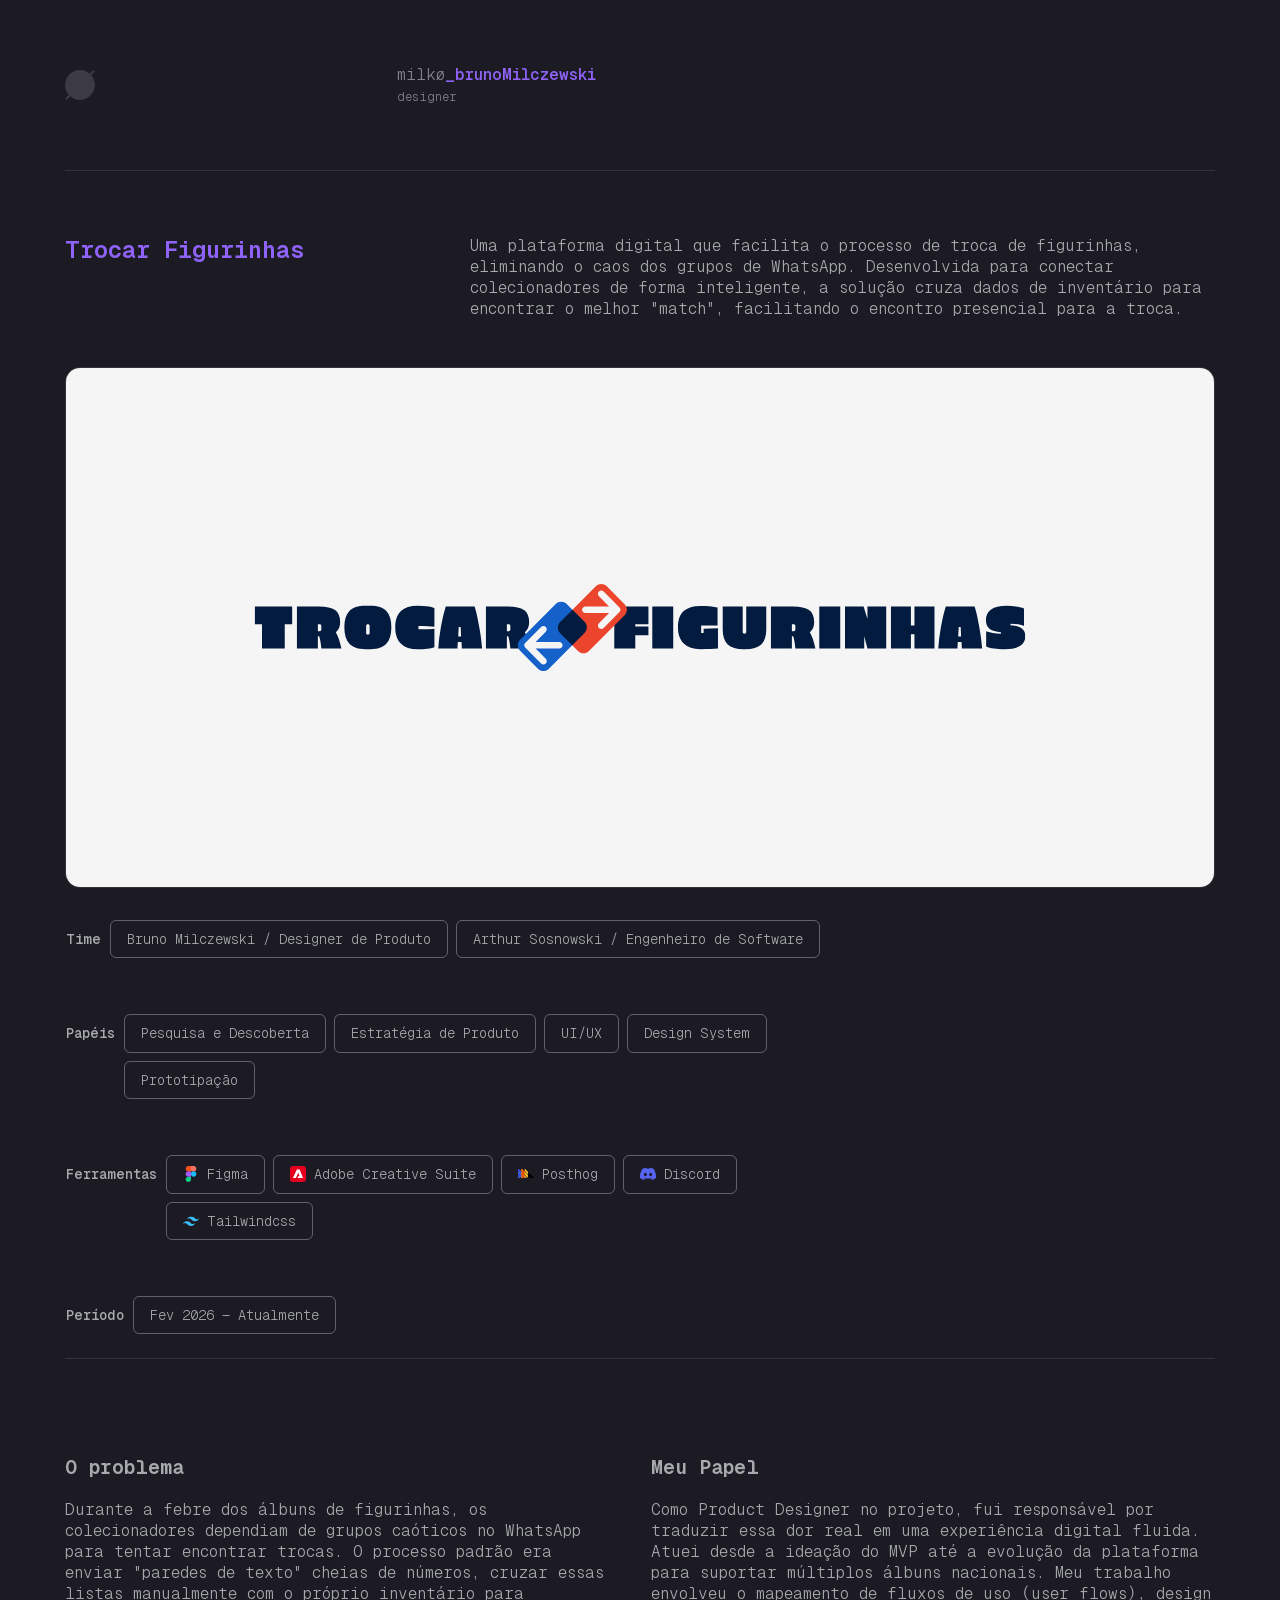
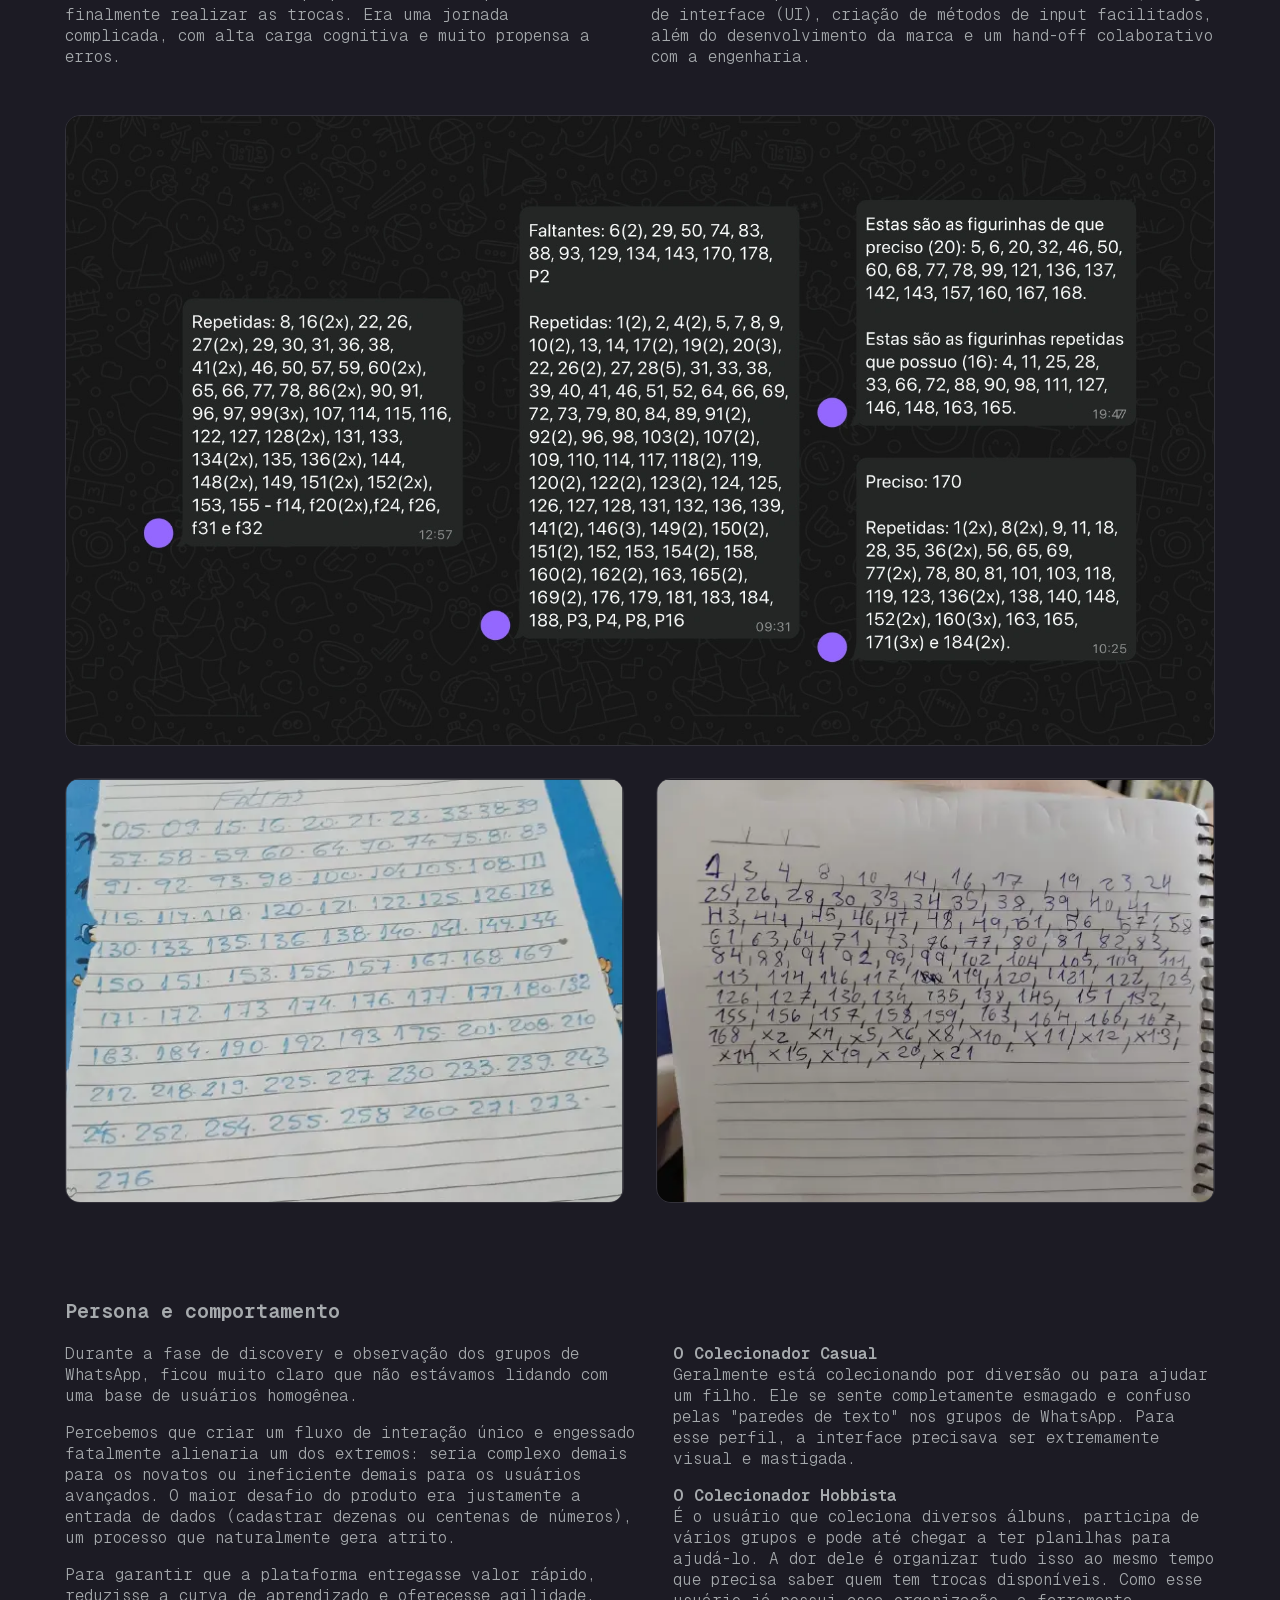
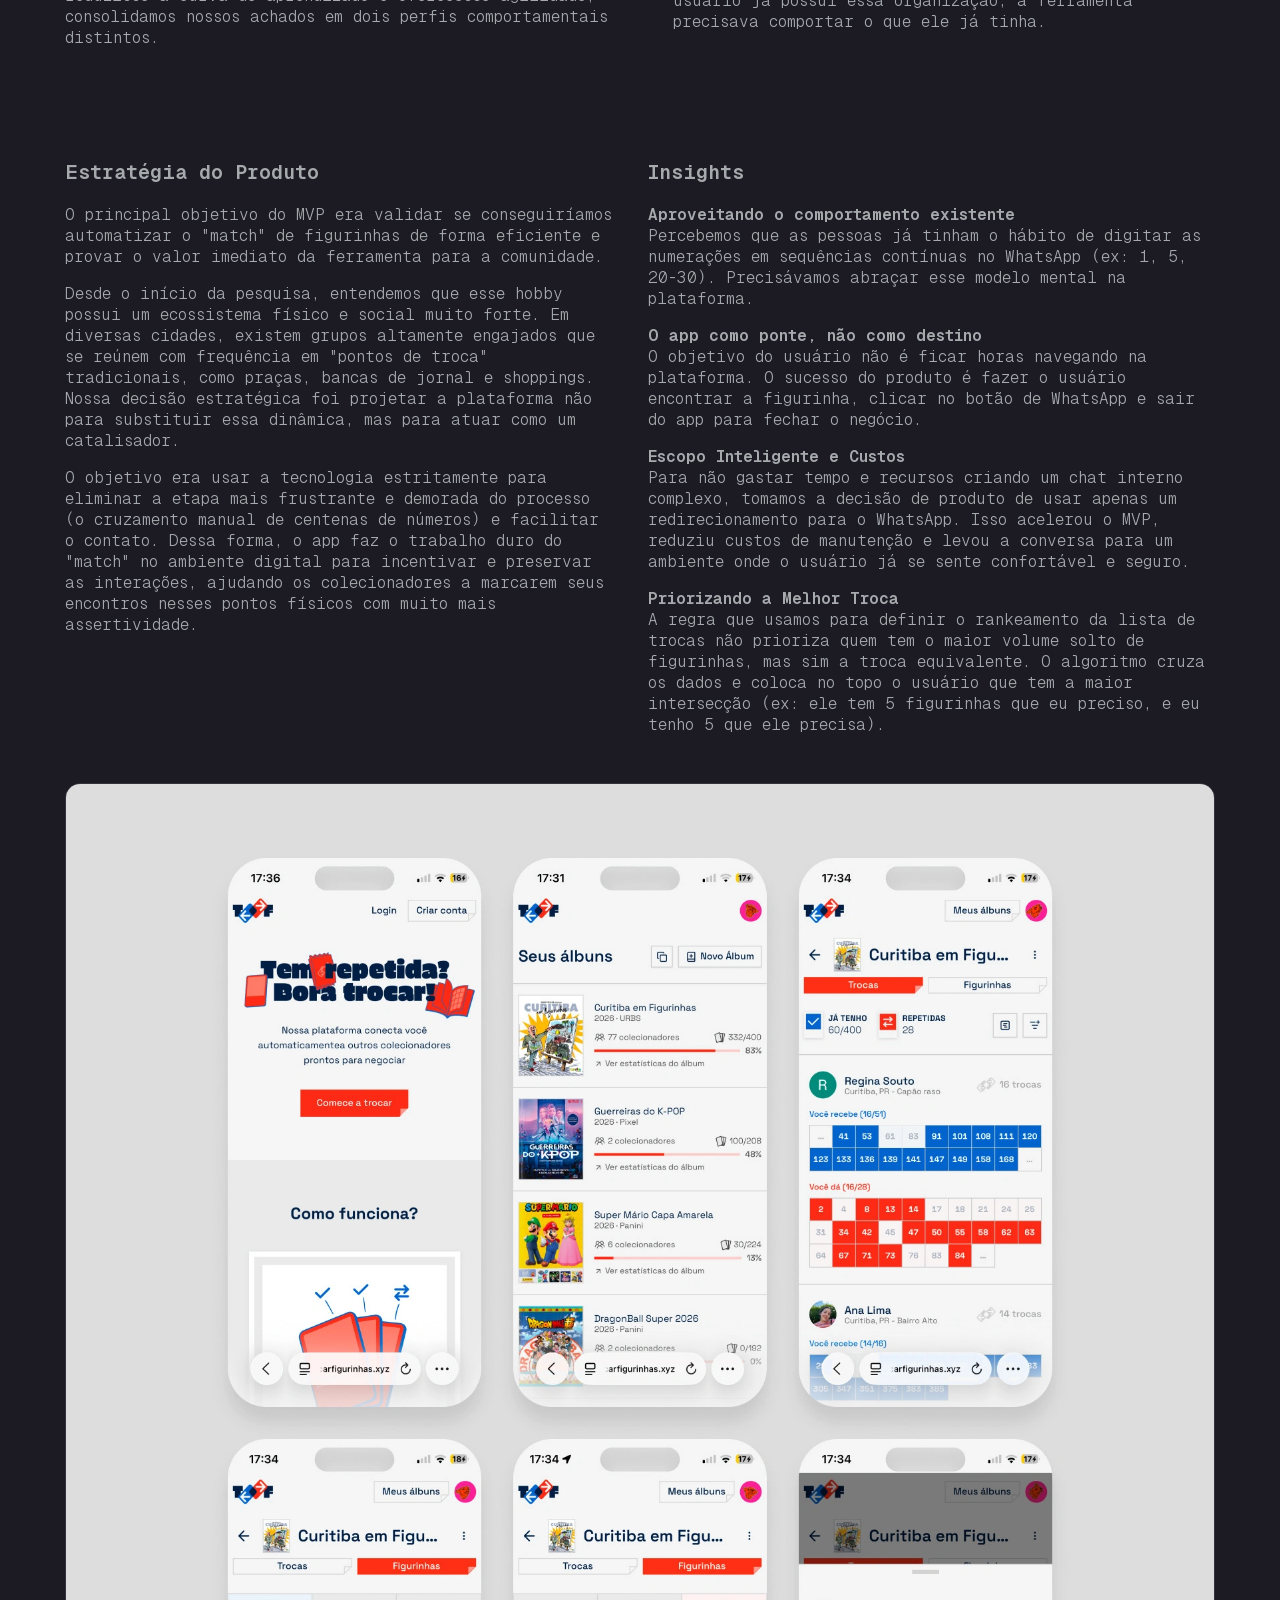
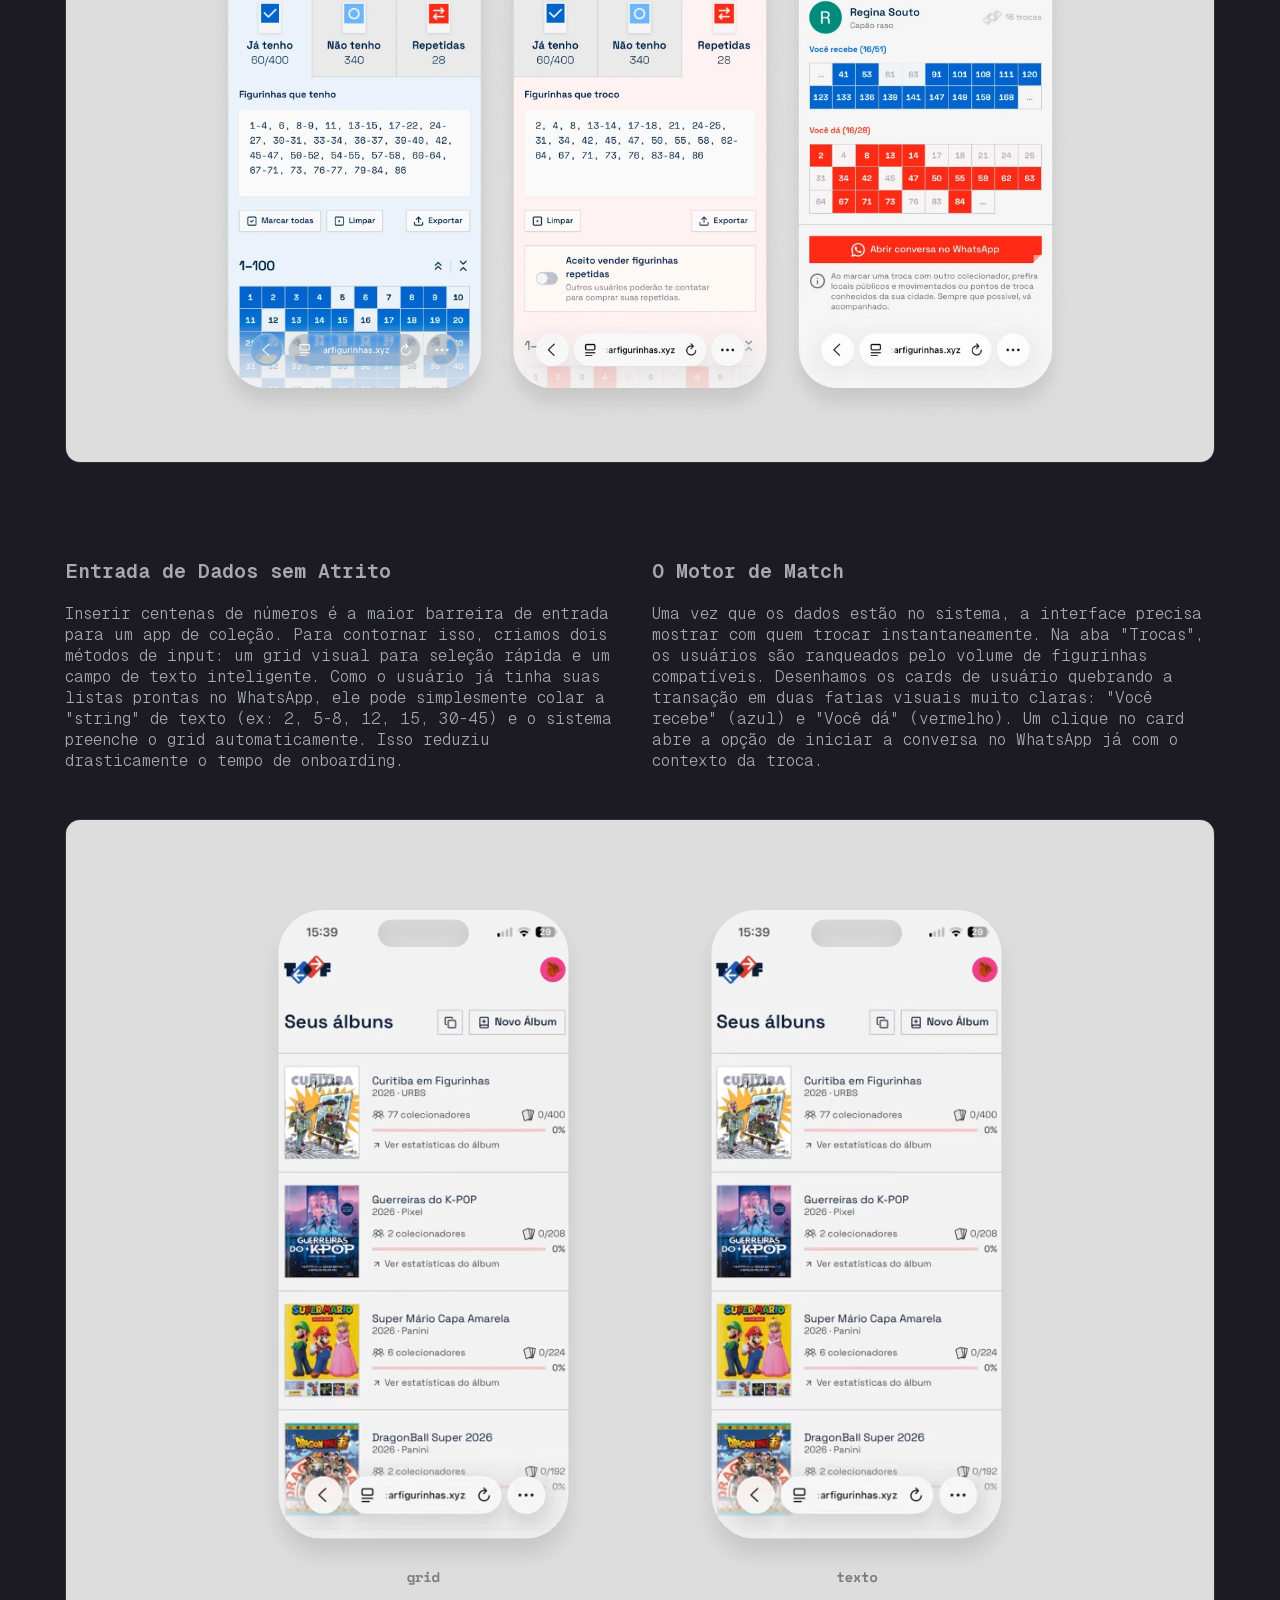
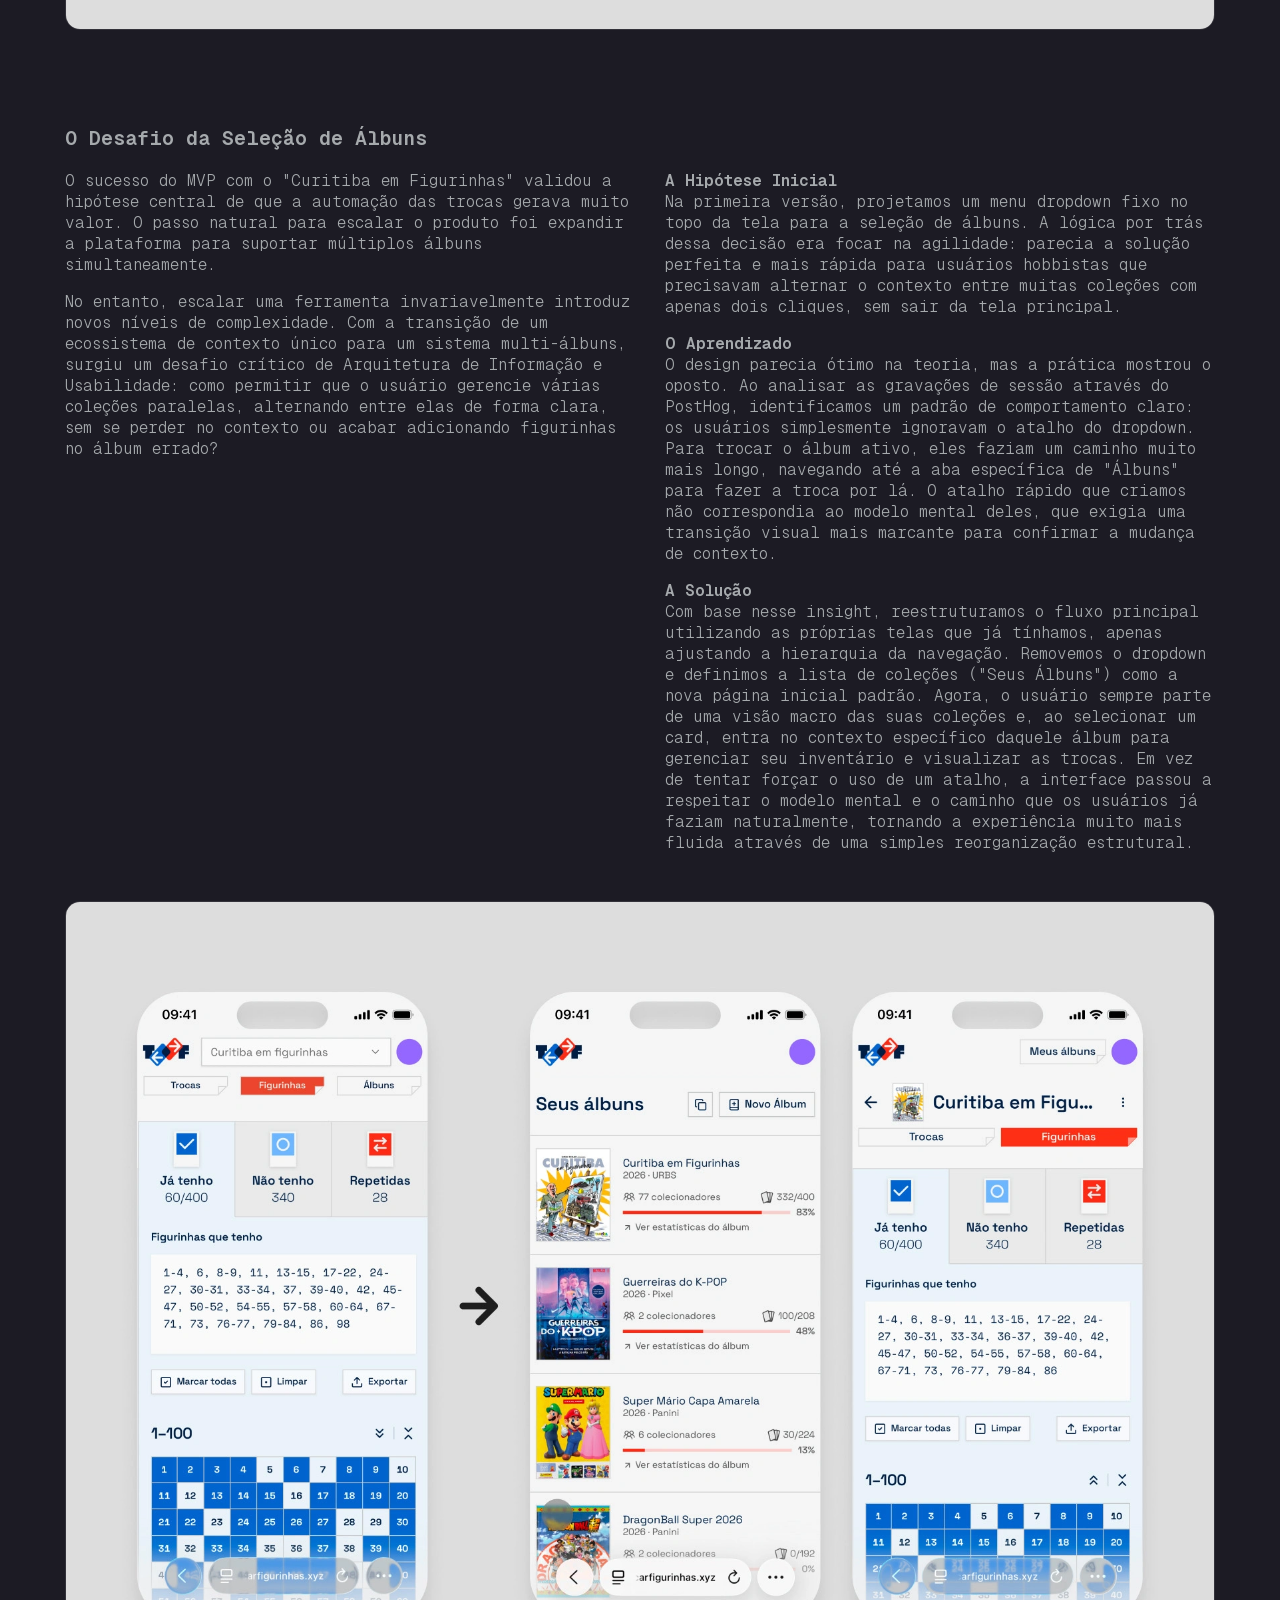
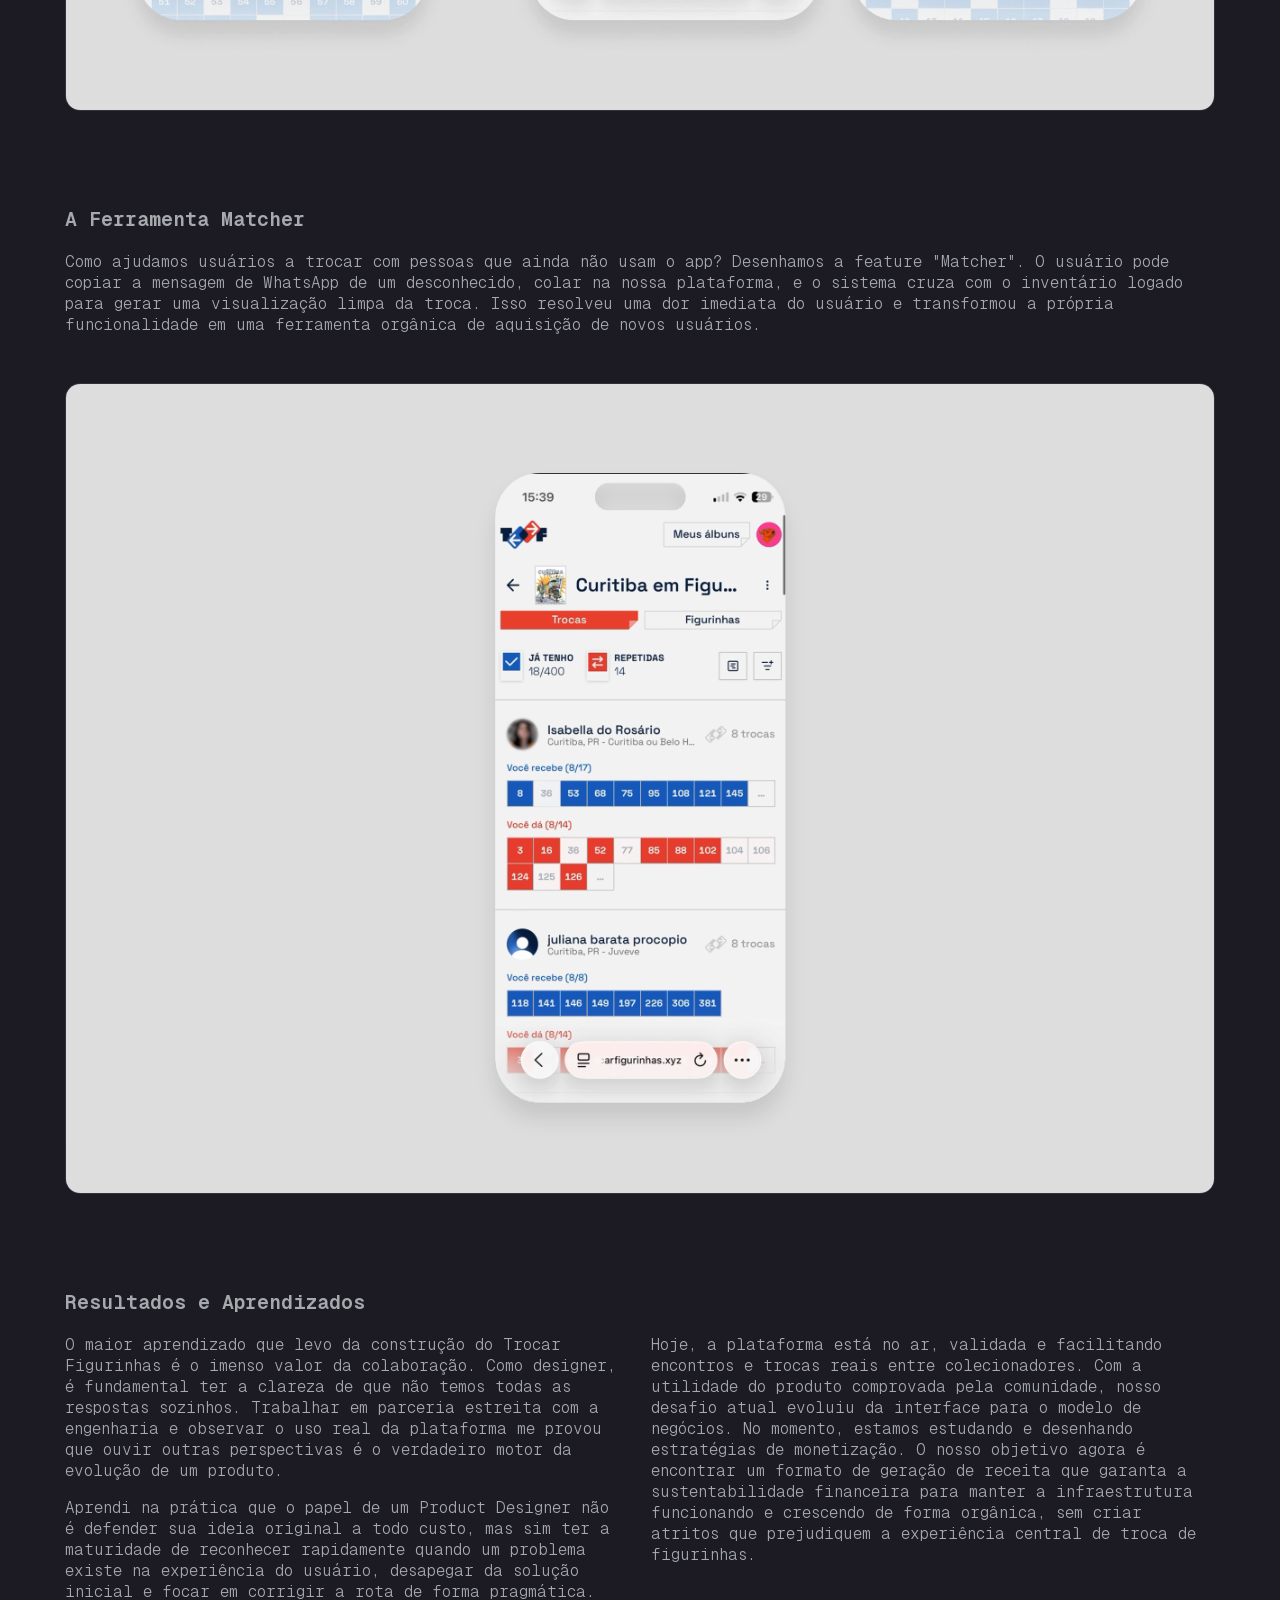
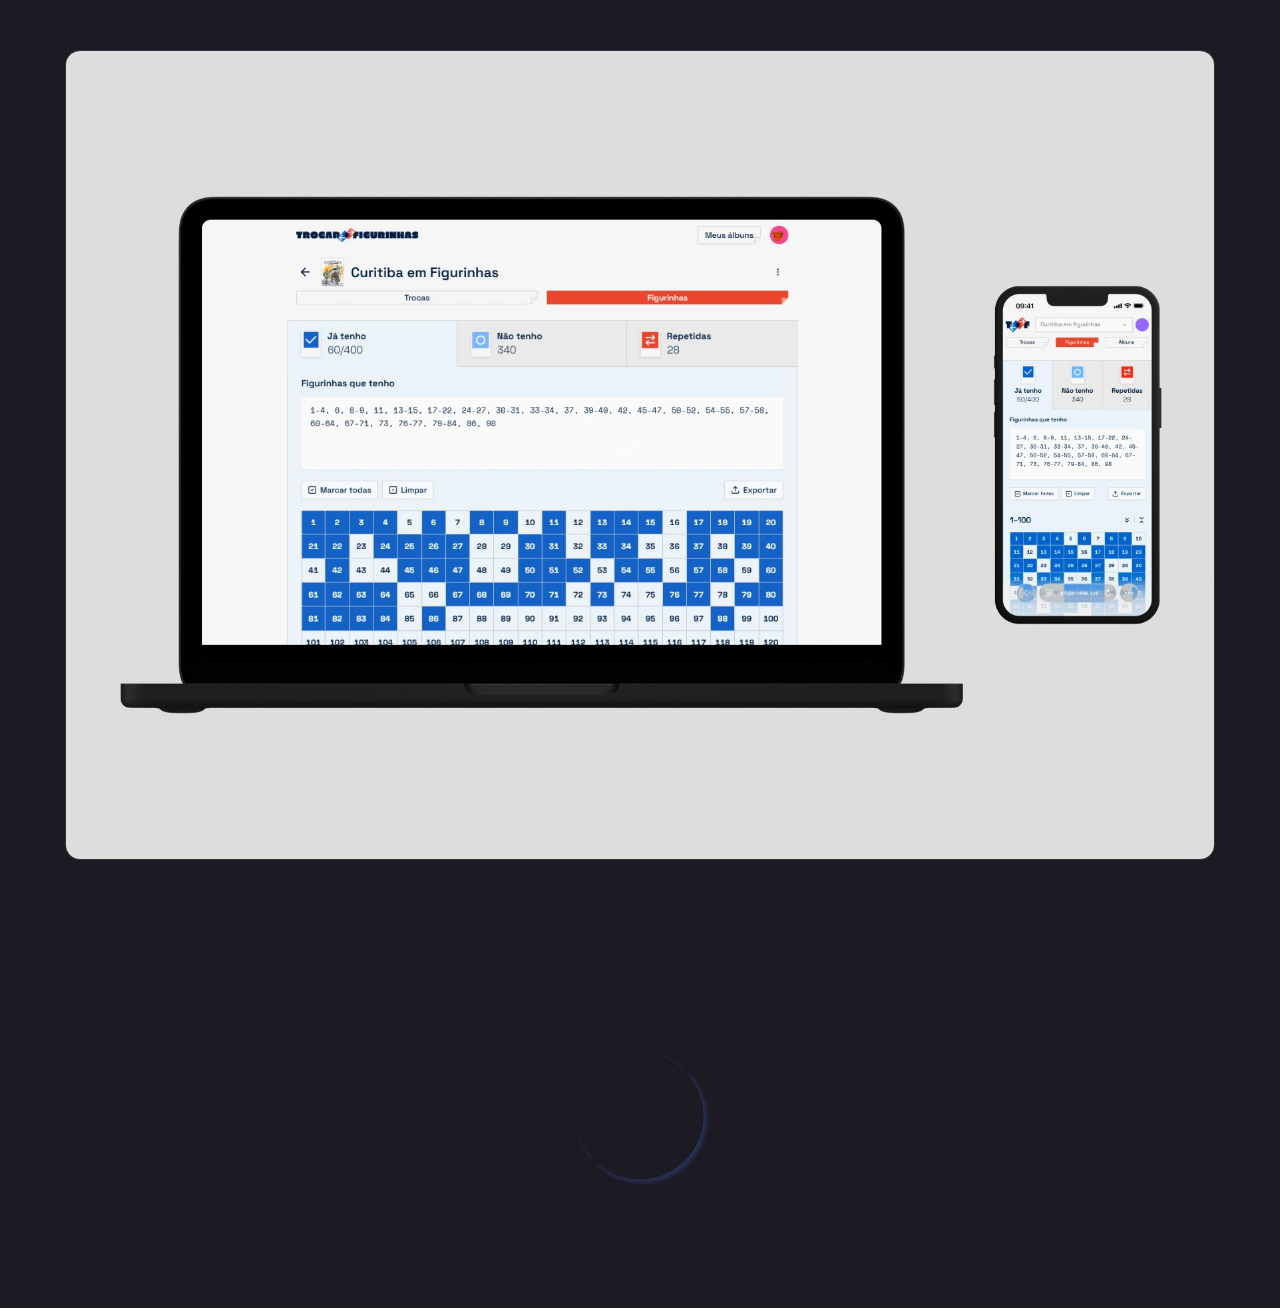
==== trocarfigurinhas.html @ 39bb0a62 "Update trocarfigurinhas.html" ====
<!DOCTYPE html>
<html lang="pt-BR">
<head><meta charset="UTF-8">
<!-- Github -->
<meta name="viewport" content="initial-scale=1.0, maximum-scale=5.0, width=device-width"> 


<script type="application/ld+json">    
{
  "@context": "https://schema.org",
  "@type": "Organization",
  "name": "Milko",
  "url": "https://brunomilk.com"
}
</script>

<script type="application/ld+json">
{
  "@context": "https://schema.org",
  "@type": "Person",
  "name": "Bruno Milczewski",
  "url": "https://brunomilk.com",
  "email": "oi@brunomilk.com",
  "jobTitle": "Designer",
  "description": "Designer com perfil generalista e experiência em múltiplas disciplinas como branding, UI/UX e impressos",
  "image": "https://brunomilk.com/images/2023-social.jpg",
  "sameAs": [
    "https://linkedin.com/in/brunomilczewski",
    "https://behance.net/bruno_milk"
  ],
  "address": {
    "@type": "PostalAddress",
    "addressLocality": "Curitiba",
    "addressRegion": "PR",
    "addressCountry": "BR"
  },
  "knowsAbout": [
  	"Product Design",
    "UI/UX Design",
    "Prototyping",
    "Service Design",
    "Visual Design",
    "Figma",
    "Motion Design",
    "Brand Identity",
    "Design Systems"
  ]
}
</script>

<meta name="robots" content="index, follow, max-image-preview:large, max-snippet:-1, max-video-preview:-1">


	<title>Milkø - Portfolio de Bruno Milczewski - Designer</title>
	<meta name="description" content="Designer Visual com perfil generalista e experiência em múltiplas disciplinas como branding, UI/UX e impressos">
	<link rel="canonical" href="https://brunomilk.com/">
	<meta property="og:locale" content="pt_BR">
	<meta property="og:type" content="website">
	<meta property="og:title" content="Milkø - Portfolio de Bruno Milczewski - Designer">
	<meta property="og:description" content="Designer com perfil generalista e experiência em múltiplas disciplinas como branding, UI/UX e impressos">
	<meta property="og:url" content="https://brunomilk.com/">
	<meta property="og:site_name" content="Milkø - Portfolio de Bruno Milczewski - Designer">
	<meta property="article:modified_time" content="2026-03-05T19:38:41+00:00">
	<meta property="og:image" content="https://brunomilk.com/images/2023-social.jpg">
	<meta property="og:image:width" content="512">
	<meta property="og:image:height" content="512">
	<meta property="og:image:type" content="image/jpeg">
	<meta name="twitter:card" content="summary_large_image">
	<meta name="twitter:image" content="https://brunomilk.com/images/2023-social.jpg">
	<script type="application/ld+json" class="yoast-schema-graph">{"@context":"https://schema.org","@graph":[{"@type":"WebPage","@id":"/","url":"/","name":"Milkø - Portfolio de Bruno Milczewski - Designer","isPartOf":{"@id":"/#website"},"datePublished":"2026-03-05T17:53:23+00:00","dateModified":"2026-03-05T19:38:41+00:00","description":"Designer Visual com perfil generalista e experiência em múltiplas disciplinas como branding, UI/UX e impressos","breadcrumb":{"@id":"/#breadcrumb"},"inLanguage":"pt-BR","potentialAction":[{"@type":"ReadAction","target":["/"]}]},{"@type":"BreadcrumbList","@id":"/#breadcrumb","itemListElement":[{"@type":"ListItem","position":1,"name":"Início"}]},{"@type":"WebSite","@id":"/#website","url":"/","name":"Milkø - Portfolio de Bruno Milczewski - Designer","description":"Designer Visual com perfil generalista que possui experiência em múltiplas disciplinas como branding, UI/UX e impressos.","potentialAction":[{"@type":"SearchAction","target":{"@type":"EntryPoint","urlTemplate":"/?s={search_term_string}"},"query-input":{"@type":"PropertyValueSpecification","valueRequired":true,"valueName":"search_term_string"}}],"inLanguage":"pt-BR"}]}</script>
	<!-- / Yoast SEO plugin. -->



<link rel="stylesheet" id="main-css" href="style.css?ver=6.9.1" type="text/css" media="all">


<link rel="shortlink" href="/">
<link rel="icon" href="images/cropped-favicon-32x32.png" sizes="32x32">
<link rel="icon" href="images/cropped-favicon-192x192.png" sizes="192x192">
<link rel="apple-touch-icon" href="images/cropped-favicon-180x180.png">
<meta name="msapplication-TileImage" content="images/cropped-favicon-270x270.png">

</head><body class="trocarFigurinhas">
<header class="grid inicio wrapper">
	<svg class="logo" x="0px" y="0px" viewBox="0 0 100 100">
		<path d="M99.73,5.22l-4.95-4.95L82.51,12.54C73.8,4.97,62.44,0.38,50,0.38C22.6,0.38,0.38,22.6,0.38,50
		c0,12.44,4.59,23.8,12.16,32.51L0.27,94.78l4.95,4.95l12.27-12.27C26.2,95.03,37.56,99.62,50,99.62c27.4,0,49.62-22.21,49.62-49.62
		c0-12.44-4.59-23.8-12.15-32.51L99.73,5.22z"></path>
	</svg>

	<div class="nome">
		<h1 class="visually-hidden">Bruno Milczewski — Designer / Trocar Figurinhas</h1>
		<b>milkø</b>_brunoMilczewski<br>
		<small>designer</small>
	</div>
<!-- 	<div class="lang">
		<span class="active">PT</span> / <a href="/en/index.html">EN</a>
	</div> -->
</header>

					
<article class="project-case-study wrapper grid">
  
  <header class="project-header grid">
    <div class="header-left">
      <h1 class="project-title">Trocar Figurinhas</h1>
    </div>
    <div class="header-right">
      <p class="project-intro">
        Uma plataforma digital que facilita o processo de troca de figurinhas, eliminando o caos dos grupos de WhatsApp. Desenvolvida para conectar colecionadores de forma inteligente, a solução cruza dados de inventário para encontrar o melhor "match", facilitando o encontro presencial para a troca.
      </p>
    </div>
  </header>

	<picture class="hero-image-container container">
		<source srcset="images/trocarFigurinhas/01.svg" type="image/svg+xml">
	  <source srcset="images/trocarFigurinhas/01.webp" type="image/webp">
	  <img src="images/trocarFigurinhas/01.jpg" alt="Mockup do app Trocar Figurinhas em uso" fetchpriority="high">
	</picture>

  <section class="project-metadata container grid">
    <div class="meta-row">
      <span class="meta-label">Time</span>
      <div class="meta-content">
        <span class="badge badge-outline">Bruno Milczewski / Designer de Produto</span>
        <span class="badge badge-outline">Arthur Sosnowski / Engenheiro de Software</span>
      </div>
    </div>

    <div class="meta-row">
      <span class="meta-label">Papéis</span>
      <div class="meta-content">
        <span class="badge">Pesquisa e Descoberta</span>
        <span class="badge">Estratégia de Produto</span>
        <span class="badge">UI/UX</span>
        <span class="badge">Design System</span>
        <span class="badge">Prototipação</span>
      </div>
    </div>

    <div class="meta-row">
      <span class="meta-label">Ferramentas</span>
      <div class="meta-content">
        <span class="badge"><img src="images/icons/icon_figma.svg" alt="Figma"> Figma</span>
        <span class="badge"><img src="images/icons/icon_adobe.svg" alt="Adobe"> Adobe Creative Suite</span>
        <span class="badge"><img src="images/icons/icon_posthog.svg" alt="Posthog"> Posthog</span>
        <span class="badge"><img src="images/icons/icon_discord.svg" alt="Discord"> Discord</span>
        <span class="badge"><img src="images/icons/icon_tailwindcss.svg" alt="Tailwindcss"> Tailwindcss</span>
      </div>
    </div>

    <div class="meta-row">
      <span class="meta-label">Período</span>
      <div class="meta-content">
        <span class="badge">Fev 2026 — Atualmente</span>
      </div>
    </div>
  </section>

  <section class="content-block container">
    <div class="grid grid-2-col">
      <div class="block-left">
        <h2>O problema</h2>
        <p>Durante a febre dos álbuns de figurinhas, os colecionadores dependiam de grupos caóticos no WhatsApp para tentar encontrar trocas. O processo padrão era enviar "paredes de texto" cheias de números, cruzar essas listas manualmente com o próprio inventário para finalmente realizar as trocas. Era uma jornada complicada, com alta carga cognitiva e muito propensa a erros.</p>
      </div>
      <div class="block-right">
        <h2>Meu Papel</h2>
        <p>Como Product Designer no projeto, fui responsável por traduzir essa dor real em uma experiência digital fluida. Atuei desde a ideação do MVP até a evolução da plataforma para suportar múltiplos álbuns nacionais. Meu trabalho envolveu o mapeamento de fluxos de uso (user flows), design de interface (UI), criação de métodos de input facilitados, além do desenvolvimento da marca e um hand-off colaborativo com a engenharia.</p>
      </div>
    </div>
  </section>

	<picture class="image-container container">
	  <source srcset="images/trocarFigurinhas/02.webp" type="image/webp">
	  <img src="images/trocarFigurinhas/02.jpg" alt="" fetchpriority="high">
	</picture>
	<div class="grid grid-2-col">
	  <picture class="image-container container">
		  <source srcset="images/trocarFigurinhas/02-02.webp" type="image/webp">
		  <img src="images/trocarFigurinhas/02-02.jpg" alt="" fetchpriority="high">
		</picture>
	  <picture class="image-container container">
		  <source srcset="images/trocarFigurinhas/02-03.webp" type="image/webp">
		  <img src="images/trocarFigurinhas/02-03.jpg" alt="" fetchpriority="high">
		</picture>
	</div>

  <section class="content-block container">
    <div class="grid grid-2-col">
      <div class="block-left">
        <h2>Persona e comportamento</h2>
        <p>Durante a fase de discovery e observação dos grupos de WhatsApp, ficou muito claro que não estávamos lidando com uma base de usuários homogênea.</p>
        <p>Percebemos que criar um fluxo de interação único e engessado fatalmente alienaria um dos extremos: seria complexo demais para os novatos ou ineficiente demais para os usuários avançados. O maior desafio do produto era justamente a entrada de dados (cadastrar dezenas ou centenas de números), um processo que naturalmente gera atrito.</p>
        <p>Para garantir que a plataforma entregasse valor rápido, reduzisse a curva de aprendizado e oferecesse agilidade, consolidamos nossos achados em dois perfis comportamentais distintos.</p>
      </div>
      <div class="block-right">
      	<h2 class="hidden-title">&nbsp;</h2>
        <h3>O Colecionador Casual</h3>
        <p>Geralmente está colecionando por diversão ou para ajudar um filho. Ele se sente completamente esmagado e confuso pelas "paredes de texto" nos grupos de WhatsApp. Para esse perfil, a interface precisava ser extremamente visual e mastigada.</p>
        
        <h3 class="mt-4">O Colecionador Hobbista</h3>
        <p>É o usuário que coleciona diversos álbuns, participa de vários grupos e pode até chegar a ter planilhas para ajudá-lo. A dor dele é organizar tudo isso ao mesmo tempo que precisa saber quem tem trocas disponíveis. Como esse usuário já possui essa organização, a ferramenta precisava comportar o que ele já tinha.</p>
      </div>
    </div>
  </section>

<!--   <picture class="image-container container">
  	<source srcset="images/trocarFigurinhas/01.svg" type="image/svg+xml">
	  <source srcset="images/trocarFigurinhas/01.webp" type="image/webp">
	  <img src="images/trocarFigurinhas/01.jpg" alt="" fetchpriority="high">
	</picture> -->

  <section class="content-block container">
    <div class="grid grid-2-col">
      <div class="block-left">
        <h2>Estratégia do Produto</h2>
        <p>O principal objetivo do MVP era validar se conseguiríamos automatizar o "match" de figurinhas de forma eficiente e provar o valor imediato da ferramenta para a comunidade.</p>
        <p>Desde o início da pesquisa, entendemos que esse hobby possui um ecossistema físico e social muito forte. Em diversas cidades, existem grupos altamente engajados que se reúnem com frequência em "pontos de troca" tradicionais, como praças, bancas de jornal e shoppings. Nossa decisão estratégica foi projetar a plataforma não para substituir essa dinâmica, mas para atuar como um catalisador.</p>
        <p>O objetivo era usar a tecnologia estritamente para eliminar a etapa mais frustrante e demorada do processo (o cruzamento manual de centenas de números) e facilitar o contato. Dessa forma, o app faz o trabalho duro do "match" no ambiente digital para incentivar e preservar as interações, ajudando os colecionadores a marcarem seus encontros nesses pontos físicos com muito mais assertividade.</p>
      </div>
      <div class="block-right">
        <h2>Insights</h2>
        <h3>Aproveitando o comportamento existente</h3>
        <p>Percebemos que as pessoas já tinham o hábito de digitar as numerações em sequências contínuas no WhatsApp (ex: 1, 5, 20-30). Precisávamos abraçar esse modelo mental na plataforma.</p>
        <h3>O app como ponte, não como destino</h3>
        <p>O objetivo do usuário não é ficar horas navegando na plataforma. O sucesso do produto é fazer o usuário encontrar a figurinha, clicar no botão de WhatsApp e sair do app para fechar o negócio.</p>
        <h3>Escopo Inteligente e Custos</h3>
        <p>Para não gastar tempo e recursos criando um chat interno complexo, tomamos a decisão de produto de usar apenas um redirecionamento para o WhatsApp. Isso acelerou o MVP, reduziu custos de manutenção e levou a conversa para um ambiente onde o usuário já se sente confortável e seguro.</p>
        <h3>Priorizando a Melhor Troca</h3>
        <p>A regra que usamos para definir o rankeamento da lista de trocas não prioriza quem tem o maior volume solto de figurinhas, mas sim a troca equivalente. O algoritmo cruza os dados e coloca no topo o usuário que tem a maior intersecção (ex: ele tem 5 figurinhas que eu preciso, e eu tenho 5 que ele precisa).</p>
      </div>
    </div>
  </section>

  <picture class="image-container container">
	  <source srcset="images/trocarFigurinhas/03.webp" type="image/webp">
	  <img src="images/trocarFigurinhas/03.jpg" alt="Fluxograma da estratégia do produto" fetchpriority="high">
	</picture>

  <section class="content-block container">
    <div class="grid grid-2-col">
      <div class="block-left">
        <h2>Entrada de Dados sem Atrito</h2>
        <p>Inserir centenas de números é a maior barreira de entrada para um app de coleção. Para contornar isso, criamos dois métodos de input: um grid visual para seleção rápida e um campo de texto inteligente. Como o usuário já tinha suas listas prontas no WhatsApp, ele pode simplesmente colar a "string" de texto (ex: 2, 5-8, 12, 15, 30-45) e o sistema preenche o grid automaticamente. Isso reduziu drasticamente o tempo de onboarding.</p>
      </div>
      <div class="block-right">
        <h2>O Motor de Match</h2>
        <p>Uma vez que os dados estão no sistema, a interface precisa mostrar com quem trocar instantaneamente. Na aba "Trocas", os usuários são ranqueados pelo volume de figurinhas compatíveis. Desenhamos os cards de usuário quebrando a transação em duas fatias visuais muito claras: "Você recebe" (azul) e "Você dá" (vermelho). Um clique no card abre a opção de iniciar a conversa no WhatsApp já com o contexto da troca.</p>
      </div>
    </div>
  </section>
  <div class="imgVideo">
	  <picture class="image-container container">
			<source srcset="images/trocarFigurinhas/04.svg" type="image/svg+xml">
		  <source srcset="images/trocarFigurinhas/04.webp" type="image/webp">
		  <img src="images/trocarFigurinhas/04.png" alt="Tela de input de texto e motor de match" fetchpriority="high">
		</picture>
		<video class="prototype-video videoRight" autoplay loop muted playsinline preload="metadata" poster="images/trocarFigurinhas/videos/TF-txt.jpg">
		  <source src="images/trocarFigurinhas/videos/TF-txt.webm" type="video/webm">
		  <source src="images/trocarFigurinhas/videos/TF-txt.mp4" type="video/mp4">
		  <p>Seu navegador não suporta vídeos HTML5.</p>
		</video>
		<video class="prototype-video videoLeft" autoplay loop muted playsinline preload="metadata" poster="images/trocarFigurinhas/videos/TF-input.jpg">
		  <source src="images/trocarFigurinhas/videos/TF-input.webm" type="video/webm">
		  <source src="images/trocarFigurinhas/videos/TF-input.mp4" type="video/mp4">
		  <p>Seu navegador não suporta vídeos HTML5.</p>
		</video>
	</div>

  <section class="content-block container">
    <div class="grid grid-2-col">
      <div class="block-left">
        <h2>O Desafio da Seleção de Álbuns</h2>
        <p>O sucesso do MVP com o "Curitiba em Figurinhas" validou a hipótese central de que a automação das trocas gerava muito valor. O passo natural para escalar o produto foi expandir a plataforma para suportar múltiplos álbuns simultaneamente.</p>
        <p>No entanto, escalar uma ferramenta invariavelmente introduz novos níveis de complexidade. Com a transição de um ecossistema de contexto único para um sistema multi-álbuns, surgiu um desafio crítico de Arquitetura de Informação e Usabilidade: como permitir que o usuário gerencie várias coleções paralelas, alternando entre elas de forma clara, sem se perder no contexto ou acabar adicionando figurinhas no álbum errado?</p>
      </div>
      <div class="block-right">
      	<h2 class="hidden-title">&nbsp;</h2>
        <h3>A Hipótese Inicial</h3>
        <p>Na primeira versão, projetamos um menu dropdown fixo no topo da tela para a seleção de álbuns. A lógica por trás dessa decisão era focar na agilidade: parecia a solução perfeita e mais rápida para usuários hobbistas que precisavam alternar o contexto entre muitas coleções com apenas dois cliques, sem sair da tela principal.</p>
        
        <h3 class="mt-4">O Aprendizado</h3>
        <p>O design parecia ótimo na teoria, mas a prática mostrou o oposto. Ao analisar as gravações de sessão através do PostHog, identificamos um padrão de comportamento claro: os usuários simplesmente ignoravam o atalho do dropdown. Para trocar o álbum ativo, eles faziam um caminho muito mais longo, navegando até a aba específica de "Álbuns" para fazer a troca por lá. O atalho rápido que criamos não correspondia ao modelo mental deles, que exigia uma transição visual mais marcante para confirmar a mudança de contexto.</p>

        <h3 class="mt-4">A Solução</h3>
        <p>Com base nesse insight, reestruturamos o fluxo principal utilizando as próprias telas que já tínhamos, apenas ajustando a hierarquia da navegação. Removemos o dropdown e definimos a lista de coleções ("Seus Álbuns") como a nova página inicial padrão. Agora, o usuário sempre parte de uma visão macro das suas coleções e, ao selecionar um card, entra no contexto específico daquele álbum para gerenciar seu inventário e visualizar as trocas. Em vez de tentar forçar o uso de um atalho, a interface passou a respeitar o modelo mental e o caminho que os usuários já faziam naturalmente, tornando a experiência muito mais fluida através de uma simples reorganização estrutural.</p>
      </div>
    </div>
  </section>


  <picture class="image-container container">
	  <source srcset="images/trocarFigurinhas/05.webp" type="image/webp">
	  <img src="images/trocarFigurinhas/05.png" alt="Comparativo da navegação antiga com dropdown vs a nova dashboard" fetchpriority="high">
	</picture>

  <section class="content-block container">
    <div class="grid grid-2-col">
      <div class="block-left">
        <h2>A Ferramenta Matcher</h2>
        <p>Como ajudamos usuários a trocar com pessoas que ainda não usam o app? Desenhamos a feature "Matcher". O usuário pode copiar a mensagem de WhatsApp de um desconhecido, colar na nossa plataforma, e o sistema cruza com o inventário logado para gerar uma visualização limpa da troca. Isso resolveu uma dor imediata do usuário e transformou a própria funcionalidade em uma ferramenta orgânica de aquisição de novos usuários.</p>
      </div>
      <div class="block-right">
        </div>
    </div>
  </section>
  <div class="imgVideo">
	  <picture class="image-container container">
	  	<source srcset="images/trocarFigurinhas/06.svg" type="image/svg+xml">
		  <source srcset="images/trocarFigurinhas/06.webp" type="image/webp">
		  <img src="images/trocarFigurinhas/06.png" alt="Tela da ferramenta Matcher em funcionamento" fetchpriority="high">
		</picture>
		<video class="prototype-video videoCenter" autoplay loop muted playsinline preload="metadata" poster="images/trocarFigurinhas/videos/TF-Matcher.jpg">
		  <source src="images/trocarFigurinhas/videos/TF-Matcher.webm" type="video/webm">
		  <source src="images/trocarFigurinhas/videos/TF-Matcher.mp4" type="video/mp4">
		  <p>Seu navegador não suporta vídeos HTML5.</p>
		</video>
	</div>

  <section class="content-block container">
    <div class="grid grid-2-col">
      <div class="block-left">
        <h2>Resultados e Aprendizados</h2>
        <p>O maior aprendizado que levo da construção do Trocar Figurinhas é o imenso valor da colaboração. Como designer, é fundamental ter a clareza de que não temos todas as respostas sozinhos. Trabalhar em parceria estreita com a engenharia e observar o uso real da plataforma me provou que ouvir outras perspectivas é o verdadeiro motor da evolução de um produto.</p>
        <p>Aprendi na prática que o papel de um Product Designer não é defender sua ideia original a todo custo, mas sim ter a maturidade de reconhecer rapidamente quando um problema existe na experiência do usuário, desapegar da solução inicial e focar em corrigir a rota de forma pragmática.</p>
      </div>
      <div class="block-right">
        <h2 class="hidden-title">&nbsp;</h2>
        <p>Hoje, a plataforma está no ar, validada e facilitando encontros e trocas reais entre colecionadores. Com a utilidade do produto comprovada pela comunidade, nosso desafio atual evoluiu da interface para o modelo de negócios. No momento, estamos estudando e desenhando estratégias de monetização. O nosso objetivo agora é encontrar um formato de geração de receita que garanta a sustentabilidade financeira para manter a infraestrutura funcionando e crescendo de forma orgânica, sem criar atritos que prejudiquem a experiência central de troca de figurinhas.</p>
      </div>
    </div>
  </section>


  <picture class="image-container container">
	  <source srcset="images/trocarFigurinhas/07.webp" type="image/webp">
	  <img src="images/trocarFigurinhas/07.jpg" alt="App sendo usado na rua em um ponto de troca" fetchpriority="high">
	</picture>

</article>

<footer id="footer" >
	<svg class="logo " x="0px" y="0px" viewBox="0 0 100 100" >
		<path d="M99.73,5.22l-4.95-4.95L82.51,12.54C73.8,4.97,62.44,0.38,50,0.38C22.6,0.38,0.38,22.6,0.38,50
		c0,12.44,4.59,23.8,12.16,32.51L0.27,94.78l4.95,4.95l12.27-12.27C26.2,95.03,37.56,99.62,50,99.62c27.4,0,49.62-22.21,49.62-49.62
		c0-12.44-4.59-23.8-12.15-32.51L99.73,5.22z"></path>
	</svg>

	<div class="grad01"></div>
	<div class="grad02"></div>
	<div class="grad03"></div>
</footer>


</body>
</html>
---- style.css ----
@charset "UTF-8";
/*

Theme Name: Milkø 2024
Author: Milkø
Version: 1
*/
html {
  font-family: sans-serif;
  -webkit-text-size-adjust: 100%;
  -ms-text-size-adjust: 100%; }

body {
  margin: 0; }

article,
aside,
details,
figcaption,
figure,
footer,
header,
main,
menu,
nav,
section,
summary {
  display: block; }

audio,
canvas,
progress,
video {
  display: inline-block;
  vertical-align: baseline; }

audio:not([controls]) {
  display: none;
  height: 0; }

[hidden],
template {
  display: none; }

a {
  background-color: transparent;
  text-decoration: none; }

a:active,
a:hover {
  outline: 0; }

abbr[title] {
  border-bottom: 1px dotted; }

b,
strong {
  font-weight: bold; }

dfn {
  font-style: italic; }

h1 {
  font-size: 2em;
  margin: 0; }

mark {
  background: #ff0;
  color: #000; }

small {
  font-size: 80%; }

sub,
sup {
  font-size: 75%;
  line-height: 0;
  position: relative;
  vertical-align: baseline; }

sup {
  top: -0.5em; }

sub {
  bottom: -0.25em; }

img {
  border: 0; }

svg:not(:root) {
  overflow: hidden; }

figure {
  margin: 1em 40px; }

hr {
  box-sizing: content-box;
  height: 0; }

pre {
  overflow: auto; }

code,
kbd,
pre,
samp {
  font-family: monospace, monospace;
  font-size: 1em; }

button,
input,
optgroup,
select,
textarea {
  color: inherit;
  font: inherit;
  margin: 0; }

button {
  overflow: visible; }

button,
select {
  text-transform: none; }

button,
html input[type="button"],
input[type="reset"],
input[type="submit"] {
  -webkit-appearance: button;
  cursor: pointer; }

button[disabled],
html input[disabled] {
  cursor: default; }

button::-moz-focus-inner,
input::-moz-focus-inner {
  border: 0;
  padding: 0; }

input {
  line-height: normal; }

input[type="checkbox"],
input[type="radio"] {
  box-sizing: border-box;
  padding: 0; }

input[type="number"]::-webkit-inner-spin-button,
input[type="number"]::-webkit-outer-spin-button {
  height: auto; }

input[type="search"] {
  -webkit-appearance: textfield;
  box-sizing: content-box; }

input[type="search"]::-webkit-search-cancel-button,
input[type="search"]::-webkit-search-decoration {
  -webkit-appearance: none; }

fieldset {
  border: 1px solid #c0c0c0;
  margin: 0 2px;
  padding: 0.35em 0.625em 0.75em; }

legend {
  border: 0;
  padding: 0; }

textarea {
  overflow: auto; }

optgroup {
  font-weight: bold; }

table {
  border-collapse: collapse;
  border-spacing: 0; }

td,
th {
  padding: 0; }

/*---------------------------
		Variables
---------------------------*/
:root {
  /* Store channels, not the full color */
  --roxo: 62% 0.212 293deg;
  --bg: 0.227 0.018 293deg;
  --branco: 97% 0.012 293deg;
  --cinzaEscuro: 44% 0.022 293deg;
  --cinza: 62% 0.018 293deg;
  --cinzaProj: 0.7357 0.0063 239.85; }

/*---------------------------
		fonts
---------------------------*/
@font-face {
  font-family: "GeistMono";
  src: url("fonts/GeistMonoVariableVF.woff2") format("woff2 supports variations"), url("fonts/GeistMonoVariableVF.woff2") format("woff2-variations");
  font-weight: 100 1000;
  font-display: swap; }
/*---------------------------
		Globals
---------------------------*/
.visually-hidden {
  position: absolute;
  width: 1px;
  height: 1px;
  padding: 0;
  margin: -1px;
  overflow: hidden;
  clip: rect(0, 0, 0, 0);
  white-space: nowrap;
  border: 0; }

.rounded {
  -webkit-border-radius: 5px;
  -moz-border-radius: 5px;
  border-radius: 5px; }

.flexbox {
  display: -webkit-box;
  display: -webkit-flex;
  display: -moz-flex;
  display: -ms-flexbox;
  display: flex; }

.grid {
  display: grid;
  gap: 32px;
  grid-template-columns: repeat(auto-fill, 300px); }

.wrapper {
  padding: 64px 64px 0;
  width: 100%;
  -webkit-box-sizing: border-box;
  -moz-box-sizing: border-box;
  box-sizing: border-box; }

.jobs.wrapper {
  width: 100%; }

picture {
  margin: 0; }
  picture img {
    width: 100%;
    height: auto;
    display: block;
    vertical-align: top; }

a {
  -moz-transition: ease-in-out 0.3s all;
  -o-transition: ease-in-out 0.3s all;
  -webkit-transition: ease-in-out 0.3s all;
  transition: ease-in-out 0.3s all; }

figure {
  margin: 0; }

h1, h2, h3, h4, h5, h6 {
  margin: 0; }

html, body {
  background-color: oklch(var(--bg)/100%);
  color: oklch(var(--branco)/100%);
  padding: 0;
  margin: 0;
  font-size: 16px;
  -webkit-font-smoothing: antialiased;
  font-family: "GeistMono", sans-serif;
  font-weight: 300;
  position: relative;
  width: 100%;
  -webkit-overflow-scrolling: touch; }

.inicio {
  align-items: center; }

.logo {
  position: relative;
  width: 30px;
  height: 30px;
  opacity: 0.3;
  fill: oklch(var(--cinza)/100%); }

.nome {
  font-size: 16px;
  font-weight: 600;
  color: oklch(var(--roxo)/100%); }
  .nome b {
    font-weight: 300;
    color: oklch(var(--cinza)/100%); }
  .nome small {
    font-size: 12px;
    font-weight: 300;
    color: oklch(var(--cinza)/100%); }

.lang {
  text-align: right;
  position: absolute;
  right: 64px; }
  .lang a {
    color: oklch(var(--cinza)/100%); }
    .lang a.active {
      color: oklch(var(--roxo)/100%); }

.sobre h2 {
  font-size: 16px;
  font-weight: 600;
  color: oklch(var(--roxo)/100%);
  width: 50%;
  grid-column: 1 / 2; }
.sobre .bio {
  font-size: 16px;
  grid-column: 1 / span 2; }
  .sobre .bio p {
    margin: 1em 0; }
.sobre .links a {
  color: oklch(var(--cinza)/100%); }
  .sobre .links a:hover {
    color: oklch(var(--roxo)/100%); }

.jobs {
  position: relative;
  overflow: hidden; }
  .jobs .job {
    margin-bottom: 64px;
    padding-top: 64px;
    border-top: 1px solid rgba(255, 255, 255, 0.1);
    z-index: 4;
    position: relative;
    gap: 32px;
    -webkit-flex-wrap: wrap;
    -moz-flex-wrap: wrap;
    -ms-flex-wrap: wrap;
    flex-wrap: wrap;
    -webkit-box-align: start;
    -ms-flex-align: start;
    -webkit-align-items: flex-start;
    -moz-align-items: flex-start;
    align-items: flex-start; }
    .jobs .job:last-child {
      border-bottom: 1px solid oklch(var(--cinzaEscuro)/100%);
      padding-bottom: 64px; }
    .jobs .job .infos {
      z-index: 3;
      position: relative;
      width: 300px; }
      .jobs .job .infos .texto {
        z-index: 3;
        position: relative; }
      .jobs .job .infos h3 {
        font-size: 16px;
        font-weight: 600;
        color: oklch(var(--roxo)/100%); }
      .jobs .job .infos b {
        color: oklch(var(--cinza)/100%);
        font-weight: 300; }
    .jobs .job .tns-outer {
      z-index: 1;
      width: calc(100% - 932px);
      -webkit-border-radius: 15px;
      -moz-border-radius: 15px;
      border-radius: 15px;
      grid-column: 2 / span 6;
      position: relative; }
      .jobs .job .tns-outer .tns-ovh {
        overflow: initial; }
      .jobs .job .tns-outer .tns-item img {
        width: 100%;
        height: auto;
        -webkit-border-radius: 15px;
        -moz-border-radius: 15px;
        border-radius: 15px; }
      .jobs .job .tns-outer .tns-nav {
        position: absolute;
        bottom: 16px;
        z-index: 4;
        text-align: center;
        width: 100%; }
        .jobs .job .tns-outer .tns-nav button {
          width: 15px;
          height: 6px;
          background-color: white;
          -webkit-border-radius: 10px;
          -moz-border-radius: 10px;
          border-radius: 10px;
          margin: 0 2px;
          -webkit-box-shadow: 0px 0px 5px rgba(0, 0, 0, 0.2);
          -moz-box-shadow: 0px 0px 5px rgba(0, 0, 0, 0.2);
          box-shadow: 0px 0px 5px rgba(0, 0, 0, 0.2);
          border-bottom: 1px solid rgba(0, 0, 0, 0.2);
          border-top: 1px solid rgba(255, 255, 255, 0.3); }
          .jobs .job .tns-outer .tns-nav button.tns-nav-active {
            background-color: oklch(var(--roxo)/100%); }
      .jobs .job .tns-outer .tns-controls {
        position: absolute;
        top: 50%;
        -moz-transform: translateY(-50%);
        -o-transform: translateY(-50%);
        -ms-transform: translateY(-50%);
        -webkit-transform: translateY(-50%);
        transform: translateY(-50%);
        z-index: 4;
        font-size: 32px;
        padding: 0 16px;
        height: 100%;
        width: 100%;
        -webkit-box-sizing: border-box;
        -moz-box-sizing: border-box;
        box-sizing: border-box;
        pointer-events: none; }
        .jobs .job .tns-outer .tns-controls button {
          text-shadow: 0px 1px 3px rgba(0, 0, 0, 0.2);
          color: white;
          height: 100%;
          text-align: left;
          pointer-events: auto; }
          .jobs .job .tns-outer .tns-controls button:last-child {
            text-align: right;
            float: right; }
      .jobs .job .tns-outer button {
        background: none repeat scroll 0 0 transparent;
        border: medium none;
        padding: 0; }
  .jobs .backdrop {
    z-index: 2;
    position: absolute;
    backdrop-filter: blur(10px) grayscale(100%);
    left: -64px;
    top: 0px;
    padding: 32px 16px 32px 64px;
    width: 300px;
    height: 100%;
    background-color: oklch(var(--bg)/80%); }

.fadeIn {
  -webkit-transform: translateY(100px) scale(0.97);
  transform: translateY(100px) scale(0.97);
  -webkit-transition-delay: .8s;
  -o-transition-delay: .8s;
  transition-delay: .8s;
  -webkit-transition: .9s;
  -o-transition: .9s;
  transition: .9s;
  transition-timing-function: cubic-bezier(0, 0.5, 0.51, 1);
  opacity: 0;
  -webkit-filter: grayscale(1);
  filter: grayscale(1); }

.inView {
  opacity: 1;
  -webkit-transform: translateY(0px) scale(1);
  transform: translateY(0px) scale(1);
  -webkit-filter: grayscale(0);
  filter: grayscale(0); }

footer {
  padding: 128px 0;
  position: relative; }
  footer .logo {
    position: relative;
    margin: 0 auto;
    opacity: 1;
    fill: oklch(var(--bg)/100%);
    width: 128px;
    height: 128px;
    display: block;
    z-index: 3; }
  footer .grad01, footer .grad02, footer .grad03 {
    position: absolute;
    top: 50%;
    left: 50%;
    z-index: 2;
    width: 135px;
    height: 135px;
    margin-top: -65px;
    margin-left: -65px; }
  footer .grad01 {
    background: #9468ff;
    background: radial-gradient(circle, #9468ff 0%, rgba(148, 104, 255, 0) 70%);
    animation: roda 15s linear infinite;
    transform-origin: 50% 52%; }
  footer .grad02 {
    background: #11ffde;
    background: radial-gradient(circle, #11ffde 0%, rgba(17, 255, 222, 0) 70%);
    animation: roda 20s linear infinite;
    transform-origin: 50% 48%; }
  footer .grad03 {
    background: #4a00ff;
    background: radial-gradient(circle, #4a00ff 0%, rgba(74, 0, 255, 0) 70%);
    animation: roda 10s linear infinite;
    transform-origin: 46% 46%; }
@keyframes roda {
  0% {
    -webkit-transform: rotate(0);
    transform: rotate(0); }
  100% {
    -webkit-transform: rotate(360deg);
    transform: rotate(360deg); } }
body.trocarFigurinhas .wrapper {
  max-width: 1150px;
  margin: 0 auto;
  padding: 64px 0; }
body.trocarFigurinhas .content-block {
  padding-top: 64px; }
body.trocarFigurinhas h2, body.trocarFigurinhas h3, body.trocarFigurinhas p {
  color: oklch(var(--cinzaProj)/100%);
  margin: 0;
  padding: 0; }
body.trocarFigurinhas p {
  padding-bottom: 1em; }
body.trocarFigurinhas h2 {
  font-size: 20px;
  padding-bottom: 1em; }
body.trocarFigurinhas h3 {
  font-size: 16px; }
body.trocarFigurinhas picture {
  -webkit-border-radius: 15px;
  -moz-border-radius: 15px;
  border-radius: 15px;
  overflow: hidden;
  display: block;
  border: 1px solid rgba(255, 255, 255, 0.1); }
body.trocarFigurinhas .project-metadata {
  font-size: 0.85rem;
  grid-template-columns: auto;
  border-bottom: 1px solid rgba(255, 255, 255, 0.1); }
body.trocarFigurinhas .meta-row {
  display: flex;
  align-items: flex-start;
  margin-bottom: 24px;
  color: oklch(var(--cinzaProj)/100%);
  max-width: 66%; }
body.trocarFigurinhas .meta-label {
  flex-shrink: 0;
  padding-top: 8px;
  padding-right: 8px;
  font-weight: 600;
  line-height: 1.5;
  border: 1px solid transparent; }
body.trocarFigurinhas .meta-content {
  display: flex;
  flex-wrap: wrap;
  gap: 8px; }
body.trocarFigurinhas .badge {
  display: inline-flex;
  align-items: center;
  gap: 8px;
  padding: 8px 16px;
  background-color: transparent;
  border: 1px solid oklch(var(--cinzaProj)/50%);
  -webkit-border-radius: 6px;
  -moz-border-radius: 6px;
  border-radius: 6px;
  line-height: 1.5; }
body.trocarFigurinhas .badge img {
  width: 16px;
  height: 16px;
  object-fit: contain; }
body.trocarFigurinhas .project-case-study {
  gap: 32px;
  grid-template-columns: auto;
  padding-top: 64px;
  border-top: 1px solid rgba(255, 255, 255, 0.1); }
  body.trocarFigurinhas .project-case-study .project-header {
    gap: 32px;
    grid-template-columns: 1fr 2fr; }
    body.trocarFigurinhas .project-case-study .project-header .project-title {
      font-size: 24px;
      color: oklch(var(--roxo)/100%);
      width: 300px; }
  body.trocarFigurinhas .project-case-study .grid-2-col {
    grid-template-columns: auto auto;
    gap: 32px; }
body.trocarFigurinhas .imgVideo {
  position: relative; }
  body.trocarFigurinhas .imgVideo picture {
    position: relative;
    z-index: 2; }
  body.trocarFigurinhas .imgVideo video {
    position: absolute;
    z-index: 1;
    top: 50%;
    height: 77.75%;
    transform: translateY(-50%); }
  body.trocarFigurinhas .imgVideo .videoRight {
    left: 56.1%; }
  body.trocarFigurinhas .imgVideo .videoLeft {
    right: 56.1%; }
  body.trocarFigurinhas .imgVideo .videoCenter {
    left: 50%;
    transform: translate(-50%, -50%); }

@media (prefers-reduced-motion: reduce) {
  .grad01, .grad02, .grad03 {
    animation: none; } }
/*----------------------------------------------------------------------------------------------------------------------*/
@media only screen and (max-width: 2100px) {
  .jobs .job .tns-outer {
    width: 1200px; } }
/*----------------------------------------------------------------------------------------------------------------------*/
@media only screen and (max-width: 1660px) {
  .jobs .job .tns-outer {
    width: calc(100% - 332px); } }
/*----------------------------------------------------------------------------------------------------------------------*/
@media only screen and (max-width: 1200px) {
  .grid {
    grid-template-columns: repeat(auto-fill, 240px); }

  .jobs .job .infos .texto {
    font-size: 12px; }

  body.trocarFigurinhas .content-block {
    padding: 64px 32px 0; }
  body.trocarFigurinhas header, body.trocarFigurinhas .project-metadata {
    padding: 0px 32px 0; } }
/*----------------------------------------------------------------------------------------------------------------------*/
@media only screen and (max-width: 960px) {
  .grid {
    grid-template-columns: 1fr 1fr; }

  .jobs .job .tns-outer, .jobs .job .infos {
    grid-column: 1 / 3; }

  .jobs .backdrop, .tns-controls {
    display: none; }

  .jobs .job {
    align-items: start; }
    .jobs .job .infos, .jobs .job .tns-outer {
      width: 100%; }

  .nome {
    position: absolute;
    left: 110px; }

  body.trocarFigurinhas {
    font-size: 0.85rem; }
    body.trocarFigurinhas .meta-row {
      max-width: 100%; } }
/*----------------------------------------------------------------------------------------------------------------------*/
@media only screen and (max-width: 600px) {
  .wrapper {
    padding: 32px 32px 0; }

  .jobs .job {
    margin-bottom: 32px;
    padding-top: 32px; }

  .jobs .job:last-child {
    padding-bottom: 32px; }

  .nome {
    left: 80px; }

  body.trocarFigurinhas .project-case-study .grid-2-col, body.trocarFigurinhas .project-case-study .project-header {
    grid-template-columns: auto; }
  body.trocarFigurinhas .content-block {
    padding: 64px 16px 0; }
  body.trocarFigurinhas header, body.trocarFigurinhas .project-metadata {
    padding: 0px 16px 0; } }
/*----------------------------------------------------------------------------------------------------------------------*/
@media only screen and (max-width: 490px) {
  .wrapper {
    padding: 32px 16px 0; }

  .nome {
    left: 80px; } }

/*# sourceMappingURL=style.css.map */
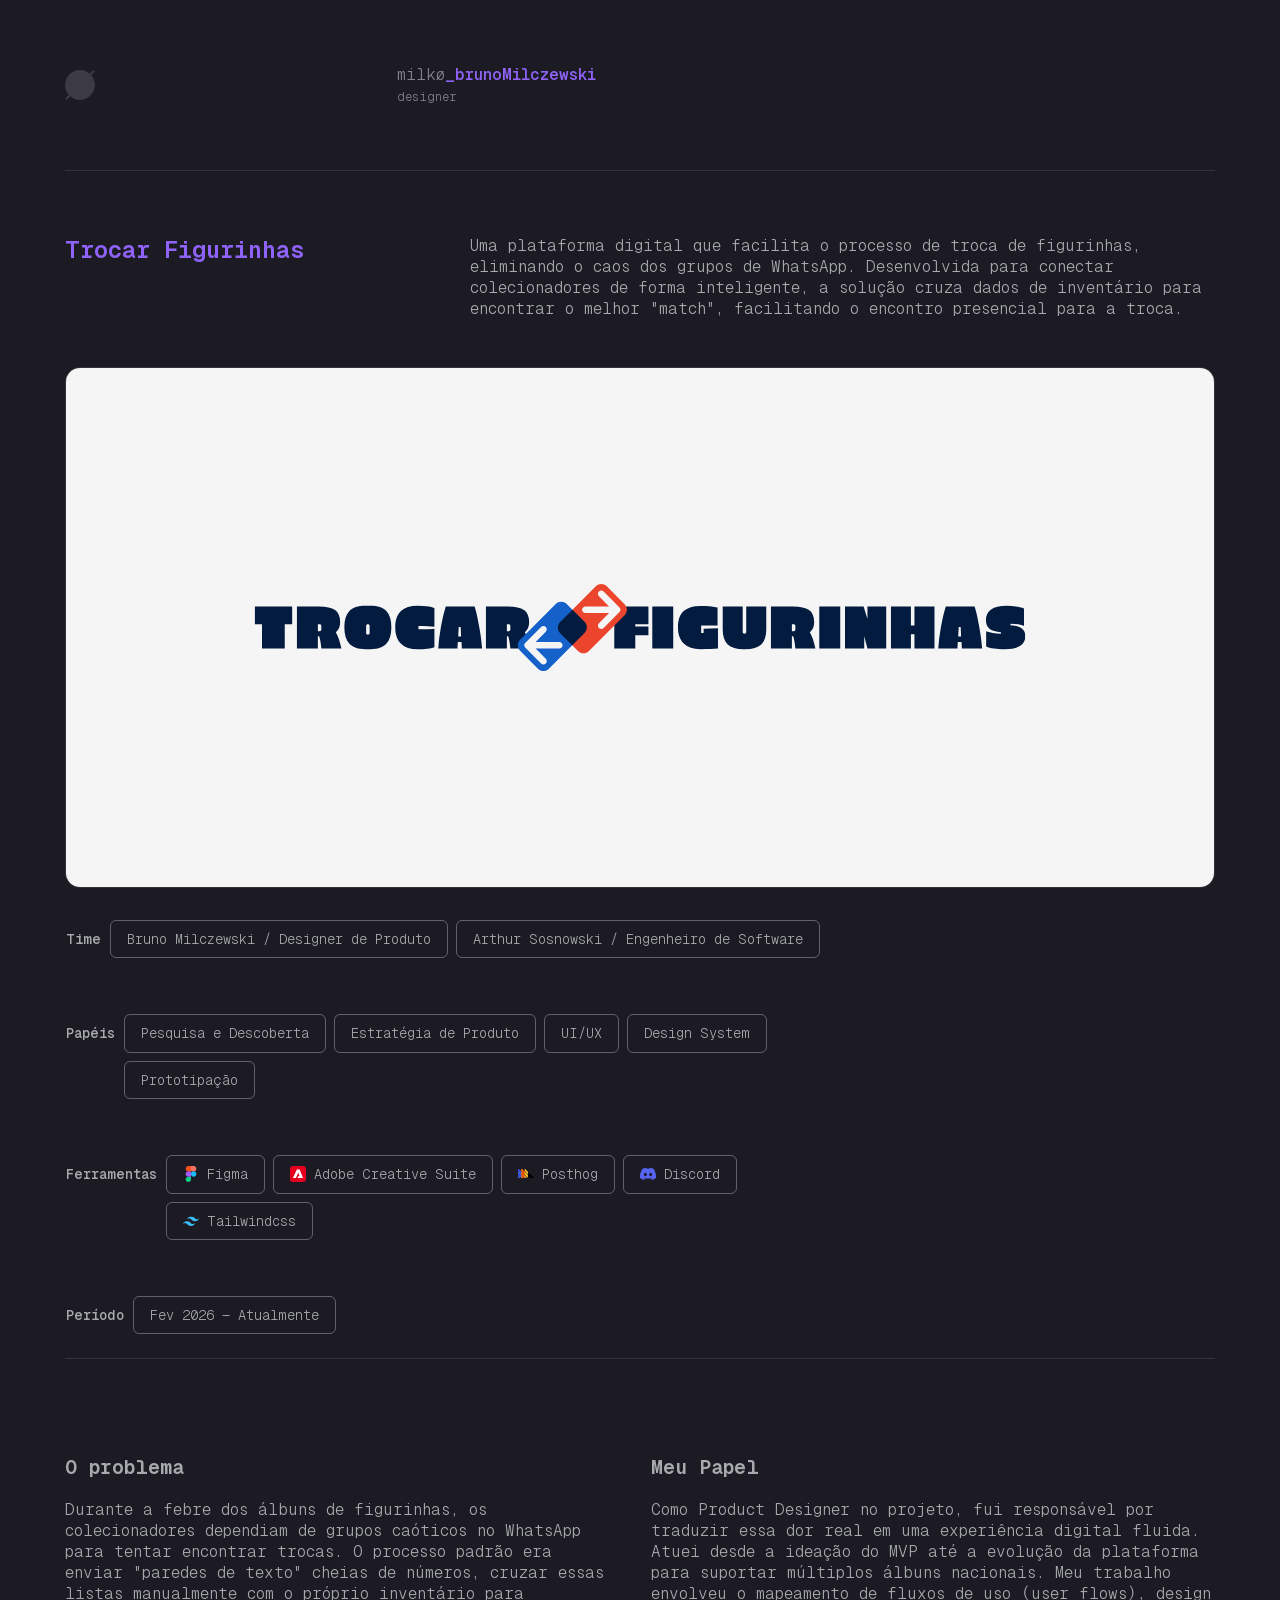
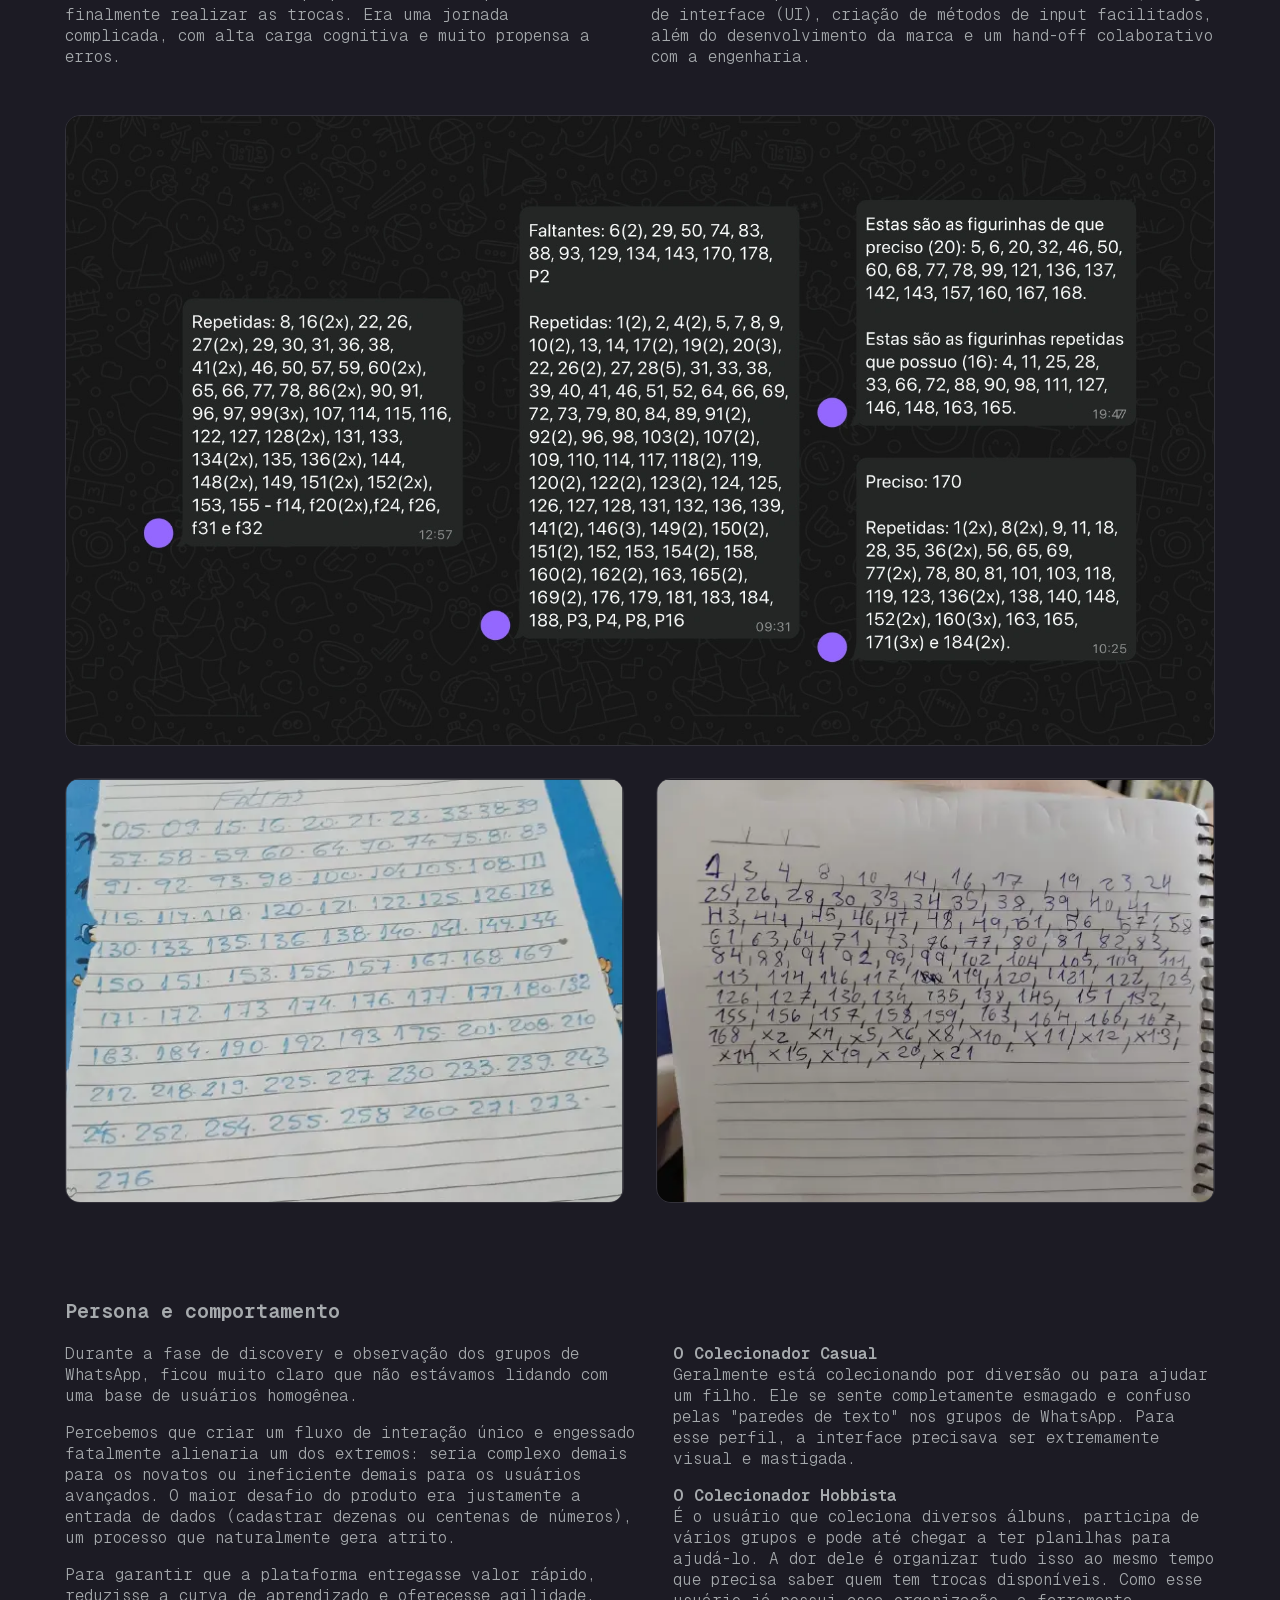
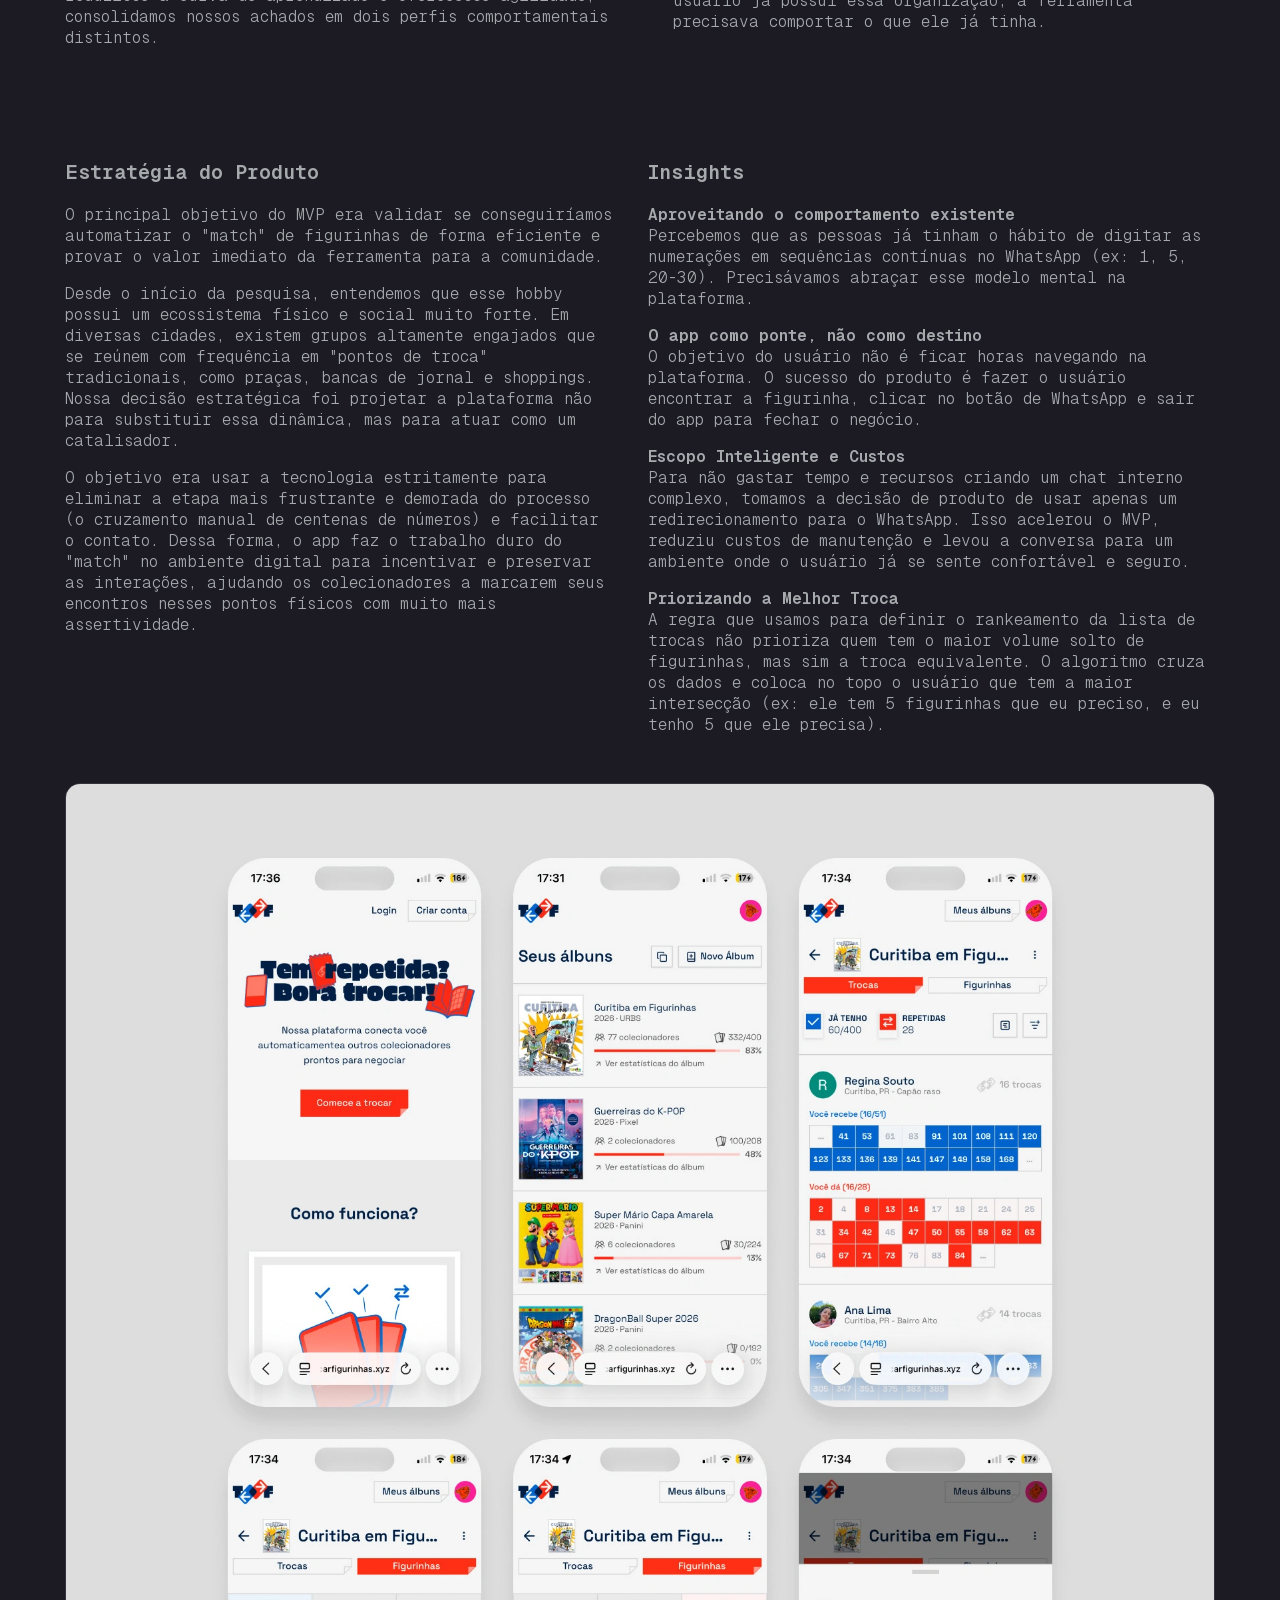
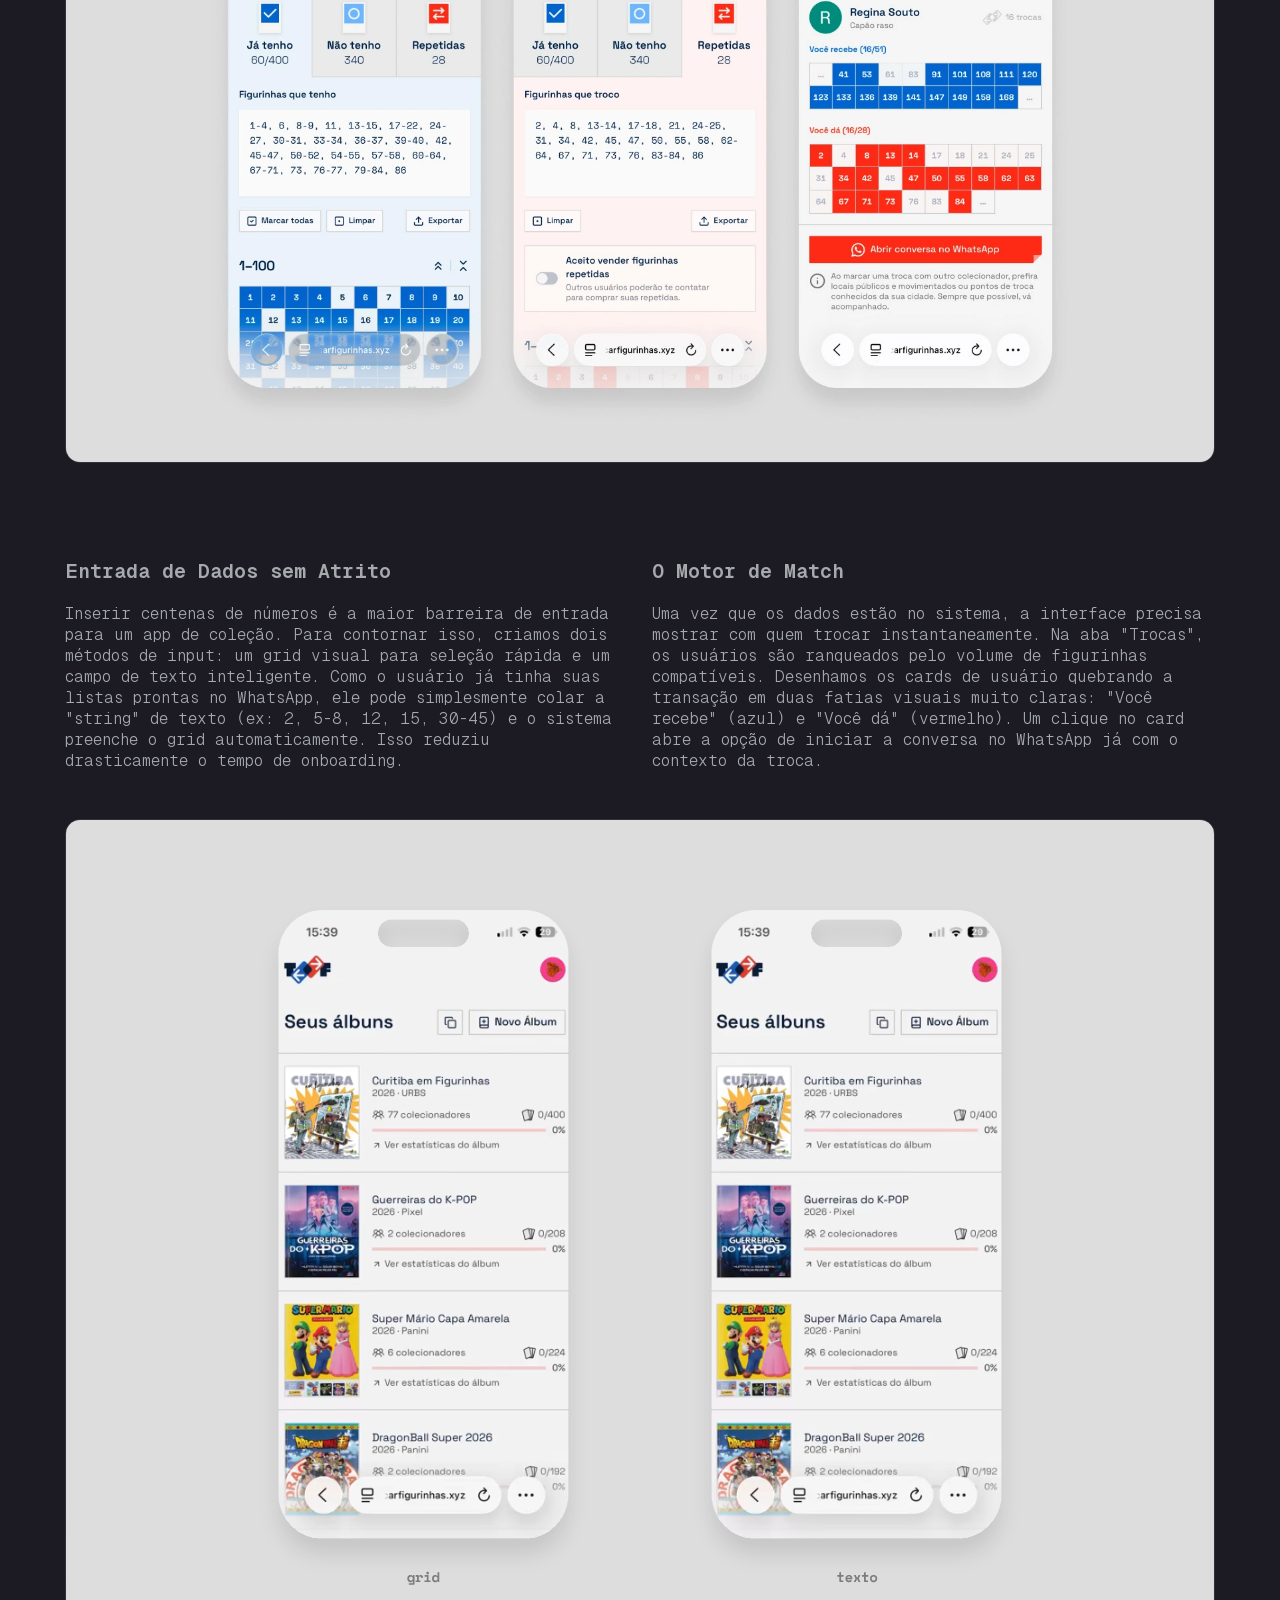
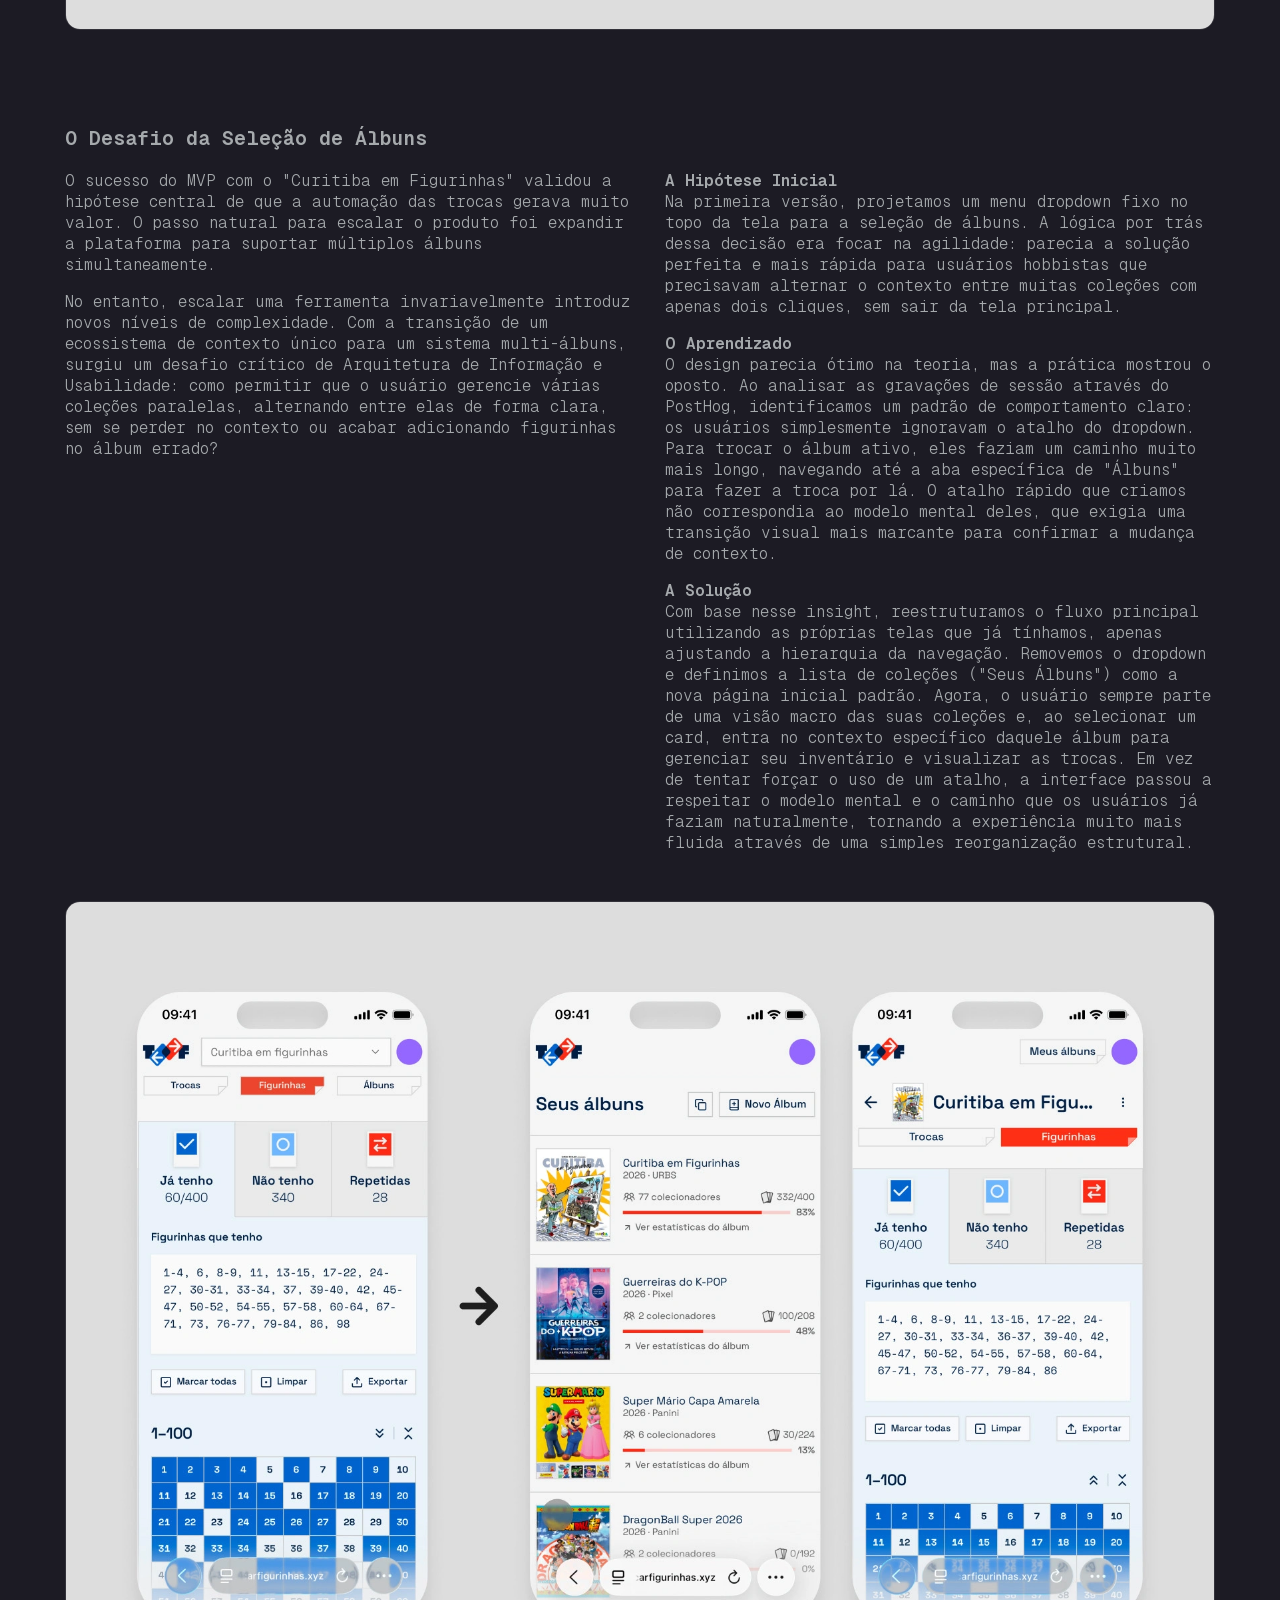
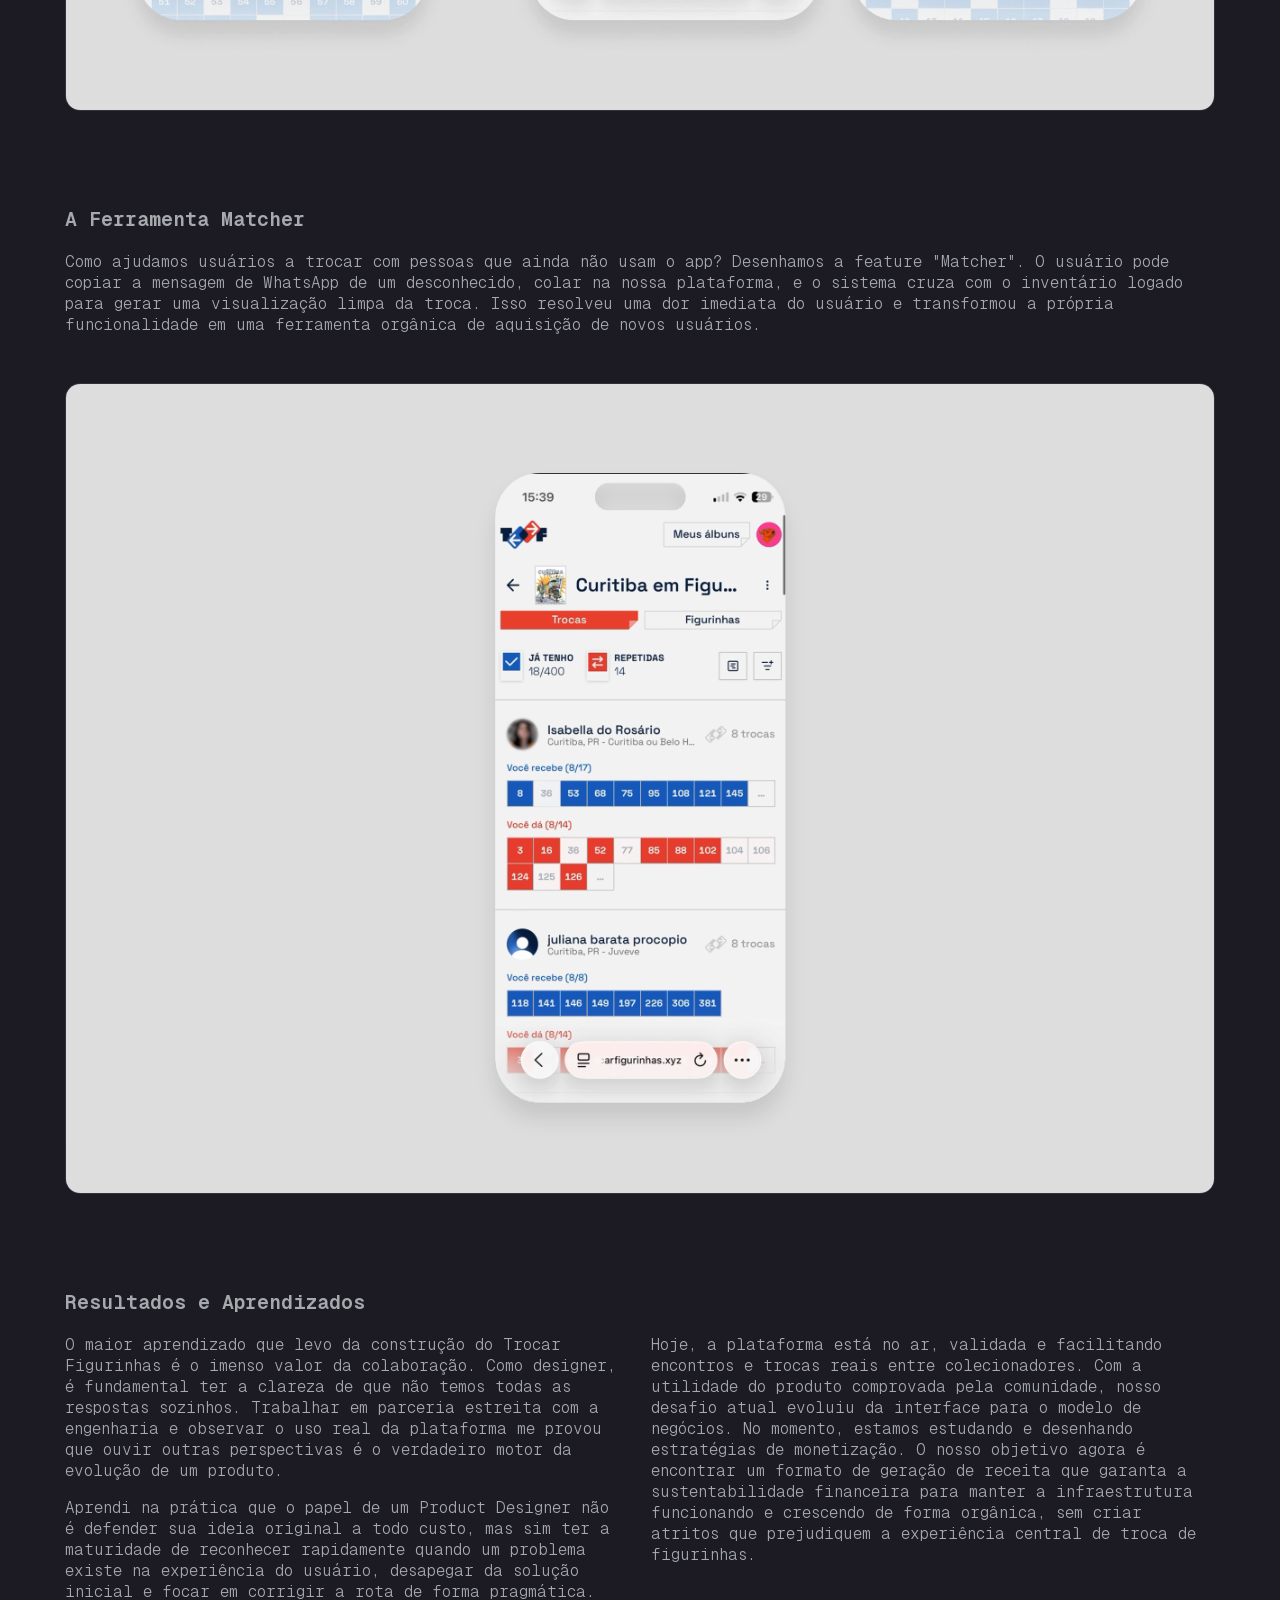
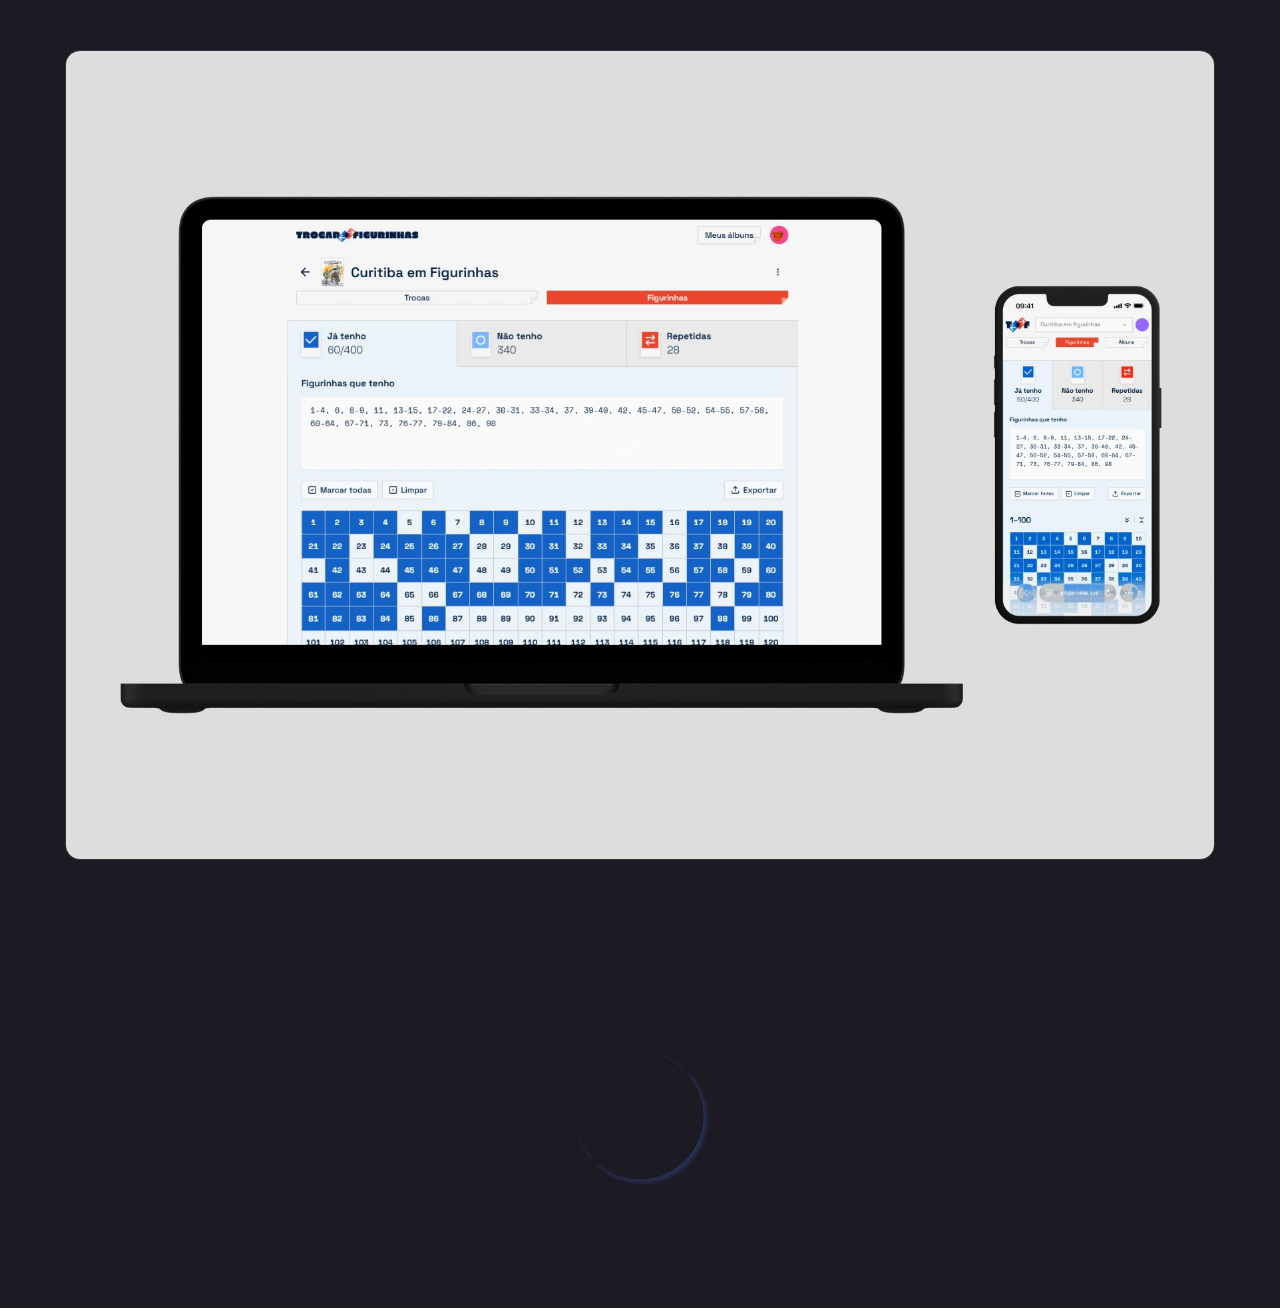
==== commit 0d17c155: "Update trocarfigurinhas.html" ====
--- a/trocarfigurinhas.html
+++ b/trocarfigurinhas.html
@@ -116,7 +116,7 @@
 	<picture class="hero-image-container container">
 		<source srcset="images/trocarFigurinhas/01.svg" type="image/svg+xml">
 	  <source srcset="images/trocarFigurinhas/01.webp" type="image/webp">
-	  <img src="images/trocarFigurinhas/01.jpg" alt="Mockup do app Trocar Figurinhas em uso" fetchpriority="high">
+	  <img src="images/trocarFigurinhas/01.jpg" alt="Logo Trocar Figurinhas" fetchpriority="high">
 	</picture>
 
   <section class="project-metadata container grid">
@@ -142,11 +142,11 @@
     <div class="meta-row">
       <span class="meta-label">Ferramentas</span>
       <div class="meta-content">
-        <span class="badge"><img src="images/icons/icon_figma.svg" alt="Figma"> Figma</span>
-        <span class="badge"><img src="images/icons/icon_adobe.svg" alt="Adobe"> Adobe Creative Suite</span>
-        <span class="badge"><img src="images/icons/icon_posthog.svg" alt="Posthog"> Posthog</span>
-        <span class="badge"><img src="images/icons/icon_discord.svg" alt="Discord"> Discord</span>
-        <span class="badge"><img src="images/icons/icon_tailwindcss.svg" alt="Tailwindcss"> Tailwindcss</span>
+        <span class="badge"><img src="images/icons/icon_figma.svg" alt=""> Figma</span>
+        <span class="badge"><img src="images/icons/icon_adobe.svg" alt=""> Adobe Creative Suite</span>
+        <span class="badge"><img src="images/icons/icon_posthog.svg" alt=""> Posthog</span>
+        <span class="badge"><img src="images/icons/icon_discord.svg" alt=""> Discord</span>
+        <span class="badge"><img src="images/icons/icon_tailwindcss.svg" alt=""> Tailwindcss</span>
       </div>
     </div>
 
@@ -173,16 +173,16 @@
 
 	<picture class="image-container container">
 	  <source srcset="images/trocarFigurinhas/02.webp" type="image/webp">
-	  <img src="images/trocarFigurinhas/02.jpg" alt="" fetchpriority="high">
+	  <img src="images/trocarFigurinhas/02.jpg" alt="Ilustração mostrando balões de conversa do WhatsApp cheios de listas de números desorganizados, representando a alta carga cognitiva antes do aplicativo." fetchpriority="low">
 	</picture>
 	<div class="grid grid-2-col">
 	  <picture class="image-container container">
 		  <source srcset="images/trocarFigurinhas/02-02.webp" type="image/webp">
-		  <img src="images/trocarFigurinhas/02-02.jpg" alt="" fetchpriority="high">
+		  <img src="images/trocarFigurinhas/02-02.jpg" alt="Uma lista manuscrita densa em uma página de caderno pautada. A página está repleta de números escritos à mão, representando figurinhas faltantes de um álbum." fetchpriority="low">
 		</picture>
 	  <picture class="image-container container">
 		  <source srcset="images/trocarFigurinhas/02-03.webp" type="image/webp">
-		  <img src="images/trocarFigurinhas/02-03.jpg" alt="" fetchpriority="high">
+		  <img src="images/trocarFigurinhas/02-03.jpg" alt="Uma lista manuscrita densa em uma página de caderno pautada. A página está repleta de números escritos à mão, representando figurinhas faltantes de um álbum." fetchpriority="low">
 		</picture>
 	</div>
 
@@ -235,7 +235,7 @@
 
   <picture class="image-container container">
 	  <source srcset="images/trocarFigurinhas/03.webp" type="image/webp">
-	  <img src="images/trocarFigurinhas/03.jpg" alt="Fluxograma da estratégia do produto" fetchpriority="high">
+	  <img src="images/trocarFigurinhas/03.jpg" alt="Esquema visual demonstrando a jornada do usuário no app: começa na inserção rápida de figurinhas, passa pelo filtro de matches inteligentes e termina na conexão real através do WhatsApp." fetchpriority="low">
 	</picture>
 
   <section class="content-block container">
@@ -254,14 +254,14 @@
 	  <picture class="image-container container">
 			<source srcset="images/trocarFigurinhas/04.svg" type="image/svg+xml">
 		  <source srcset="images/trocarFigurinhas/04.webp" type="image/webp">
-		  <img src="images/trocarFigurinhas/04.png" alt="Tela de input de texto e motor de match" fetchpriority="high">
+		  <img src="images/trocarFigurinhas/04.png" alt="" fetchpriority="low">
 		</picture>
-		<video class="prototype-video videoRight" autoplay loop muted playsinline preload="metadata" poster="images/trocarFigurinhas/videos/TF-txt.jpg">
+		<video class="prototype-video videoRight" autoplay loop muted playsinline preload="metadata" poster="images/trocarFigurinhas/videos/TF-txt.jpg" aria-label="Demonstração em vídeo: input de figurinhas utilizando a interface grid.">
 		  <source src="images/trocarFigurinhas/videos/TF-txt.webm" type="video/webm">
 		  <source src="images/trocarFigurinhas/videos/TF-txt.mp4" type="video/mp4">
 		  <p>Seu navegador não suporta vídeos HTML5.</p>
 		</video>
-		<video class="prototype-video videoLeft" autoplay loop muted playsinline preload="metadata" poster="images/trocarFigurinhas/videos/TF-input.jpg">
+		<video class="prototype-video videoLeft" autoplay loop muted playsinline preload="metadata" poster="images/trocarFigurinhas/videos/TF-input.jpg" aria-label="Demonstração em vídeo: input de figurinhas utilizando a interface de texto.">
 		  <source src="images/trocarFigurinhas/videos/TF-input.webm" type="video/webm">
 		  <source src="images/trocarFigurinhas/videos/TF-input.mp4" type="video/mp4">
 		  <p>Seu navegador não suporta vídeos HTML5.</p>
@@ -292,7 +292,7 @@
 
   <picture class="image-container container">
 	  <source srcset="images/trocarFigurinhas/05.webp" type="image/webp">
-	  <img src="images/trocarFigurinhas/05.png" alt="Comparativo da navegação antiga com dropdown vs a nova dashboard" fetchpriority="high">
+	  <img src="images/trocarFigurinhas/05.png" alt="Comparativo de interface ilustrando a evolução da arquitetura de informação: à esquerda, o design antigo com navegação em menu superior; à direita, a solução final com um painel visual de cards para cada álbum." fetchpriority="low">
 	</picture>
 
   <section class="content-block container">
@@ -309,9 +309,9 @@
 	  <picture class="image-container container">
 	  	<source srcset="images/trocarFigurinhas/06.svg" type="image/svg+xml">
 		  <source srcset="images/trocarFigurinhas/06.webp" type="image/webp">
-		  <img src="images/trocarFigurinhas/06.png" alt="Tela da ferramenta Matcher em funcionamento" fetchpriority="high">
+		  <img src="images/trocarFigurinhas/06.png" alt="" fetchpriority="low">
 		</picture>
-		<video class="prototype-video videoCenter" autoplay loop muted playsinline preload="metadata" poster="images/trocarFigurinhas/videos/TF-Matcher.jpg">
+		<video class="prototype-video videoCenter" autoplay loop muted playsinline preload="metadata" poster="images/trocarFigurinhas/videos/TF-Matcher.jpg" aria-label="Demonstração em vídeo: funcionalidade Matcher, onde o usuário cola listas externas de figurinhas para descobrir oportunidades de troca com pessoas que não estão na plataforma">
 		  <source src="images/trocarFigurinhas/videos/TF-Matcher.webm" type="video/webm">
 		  <source src="images/trocarFigurinhas/videos/TF-Matcher.mp4" type="video/mp4">
 		  <p>Seu navegador não suporta vídeos HTML5.</p>
@@ -335,7 +335,7 @@
 
   <picture class="image-container container">
 	  <source srcset="images/trocarFigurinhas/07.webp" type="image/webp">
-	  <img src="images/trocarFigurinhas/07.jpg" alt="App sendo usado na rua em um ponto de troca" fetchpriority="high">
+	  <img src="images/trocarFigurinhas/07.jpg" alt="Mockup de um notebook e um smartphone exibindo a mesma interface da homepage do site 'Trocar Figurinhas'." fetchpriority="low">
 	</picture>
 
 </article>
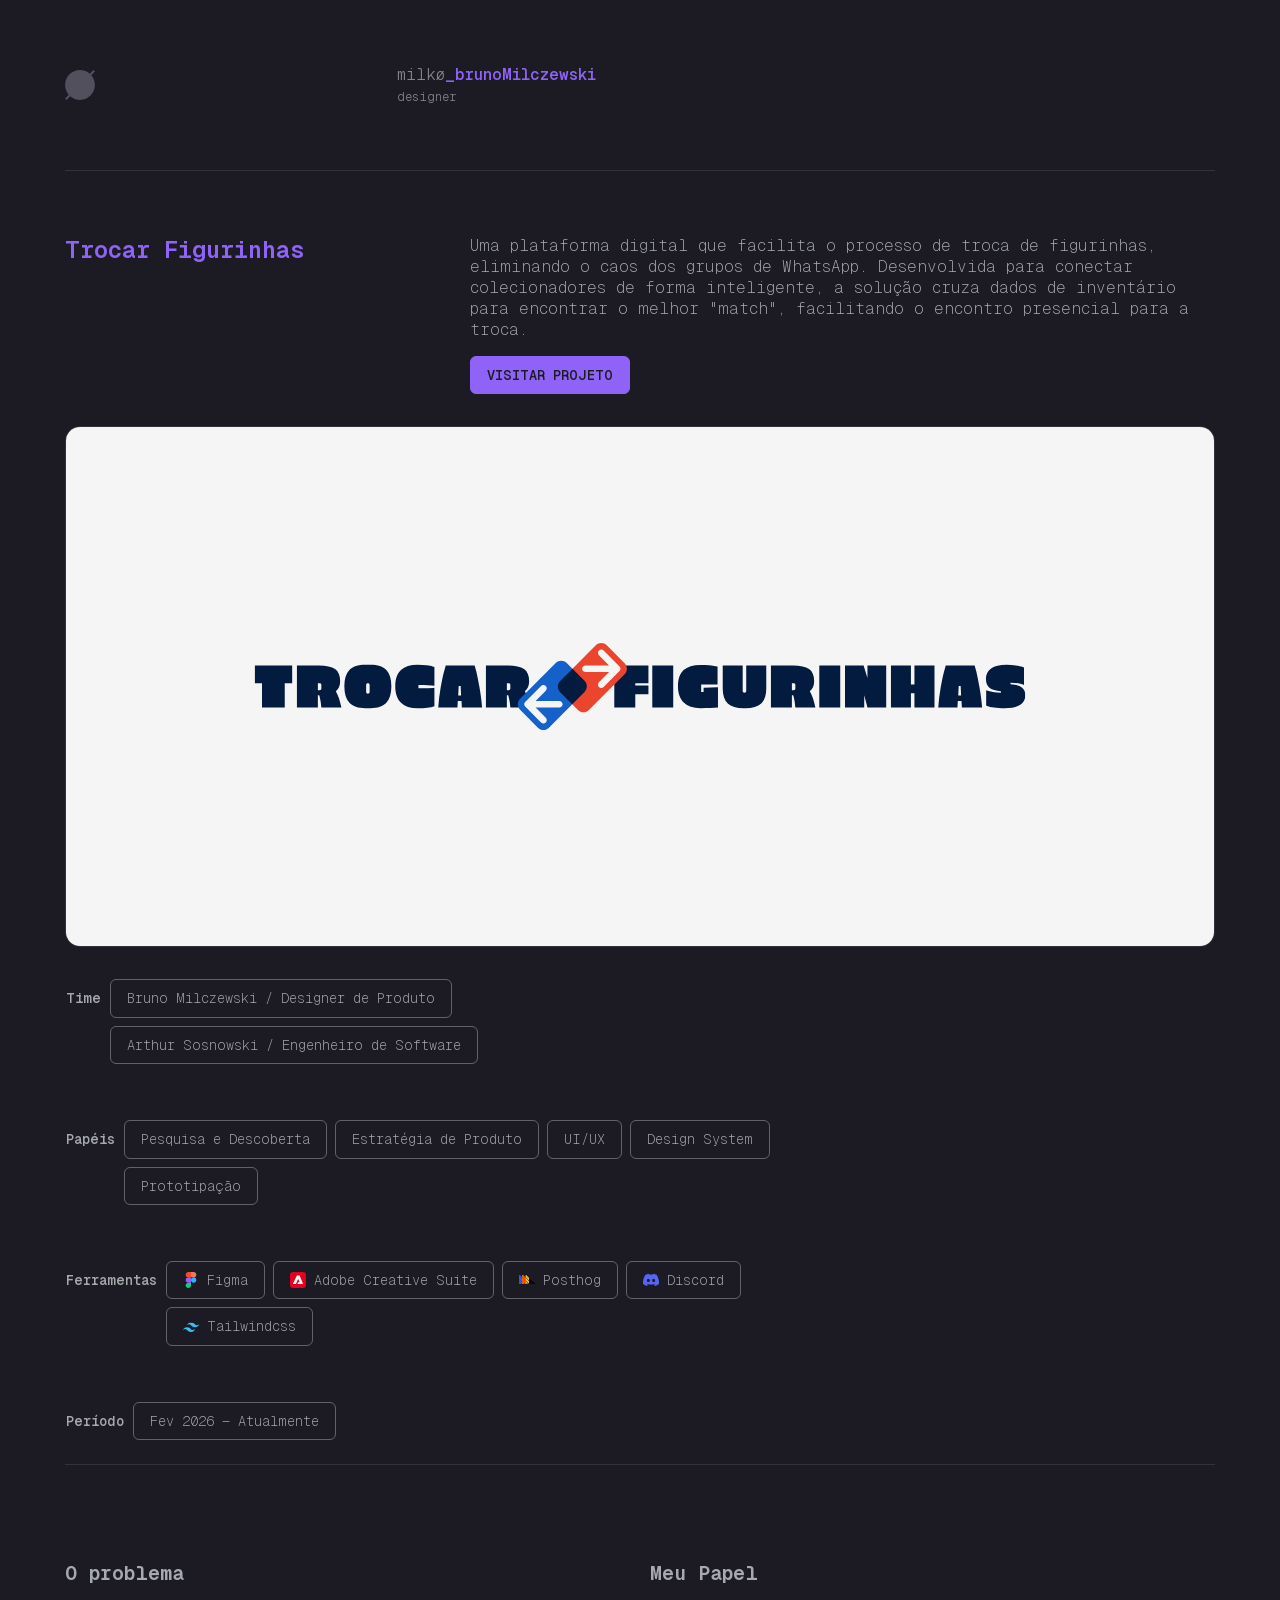
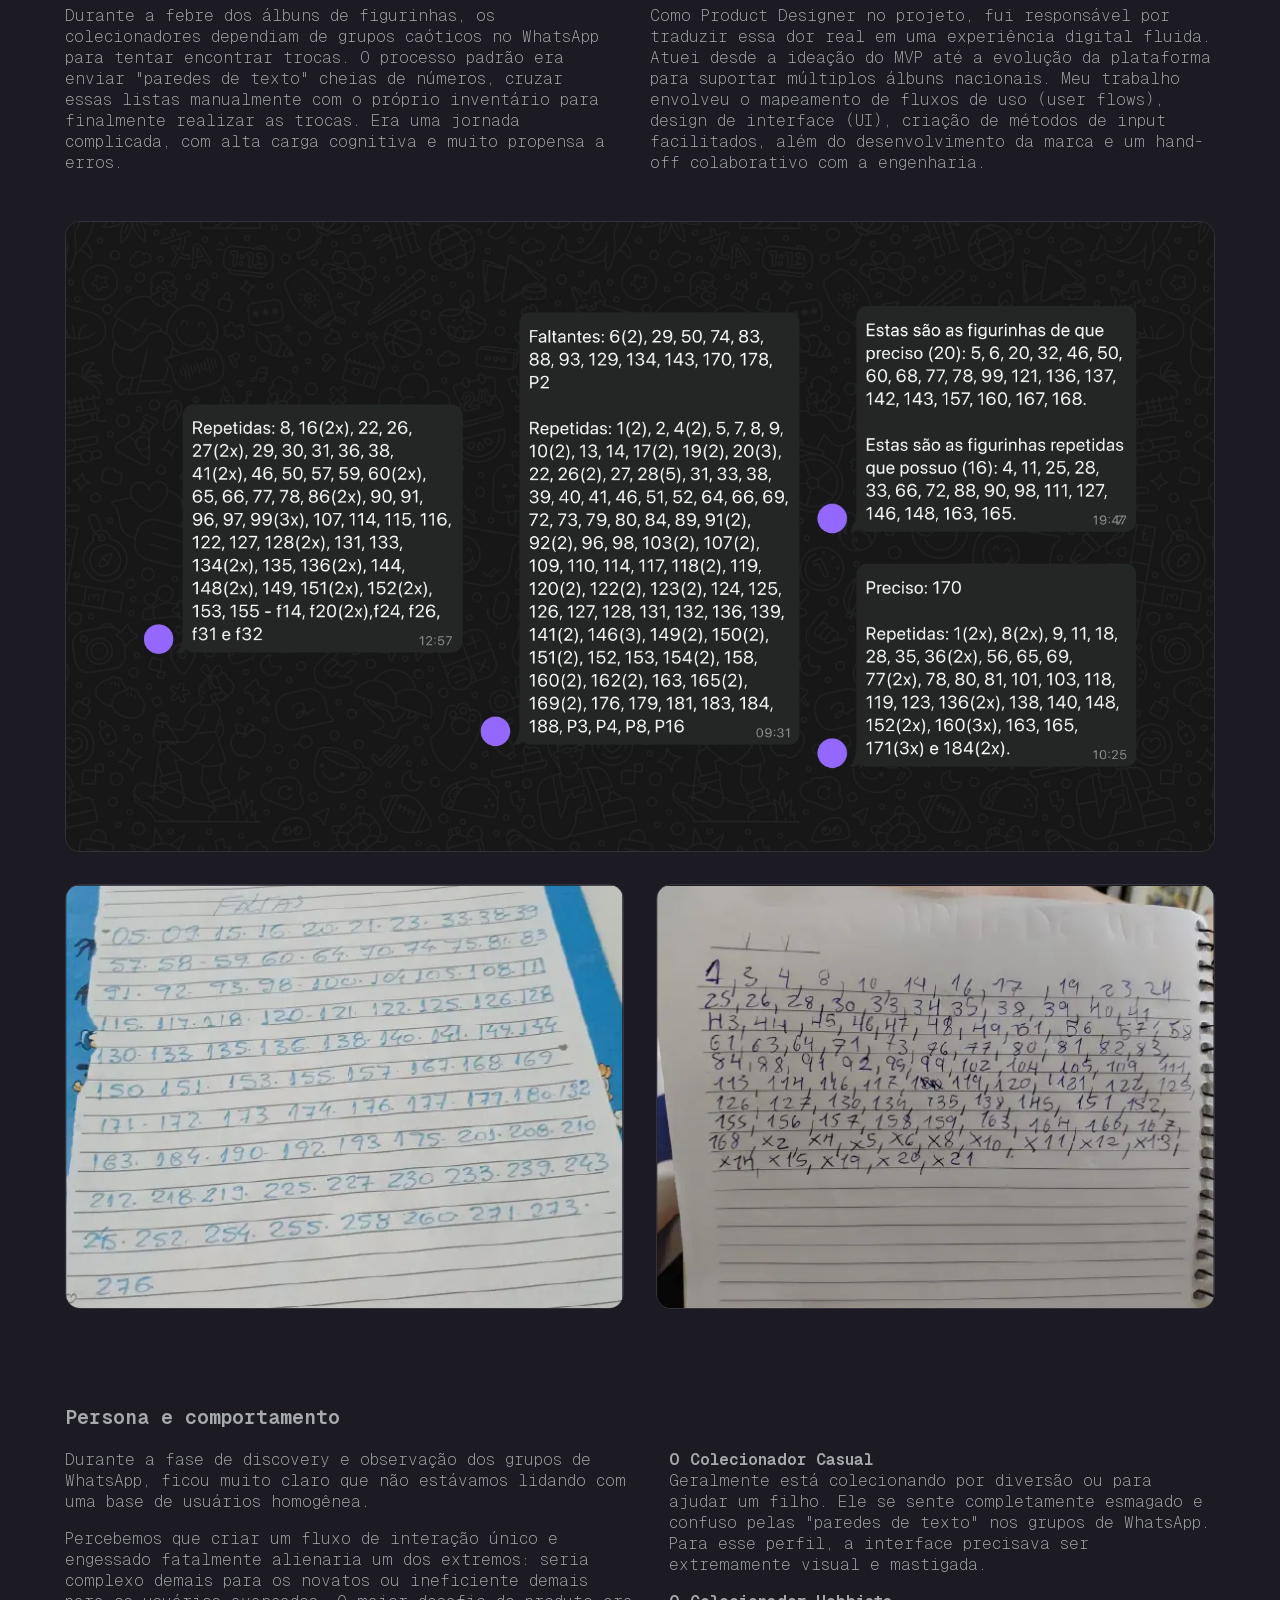
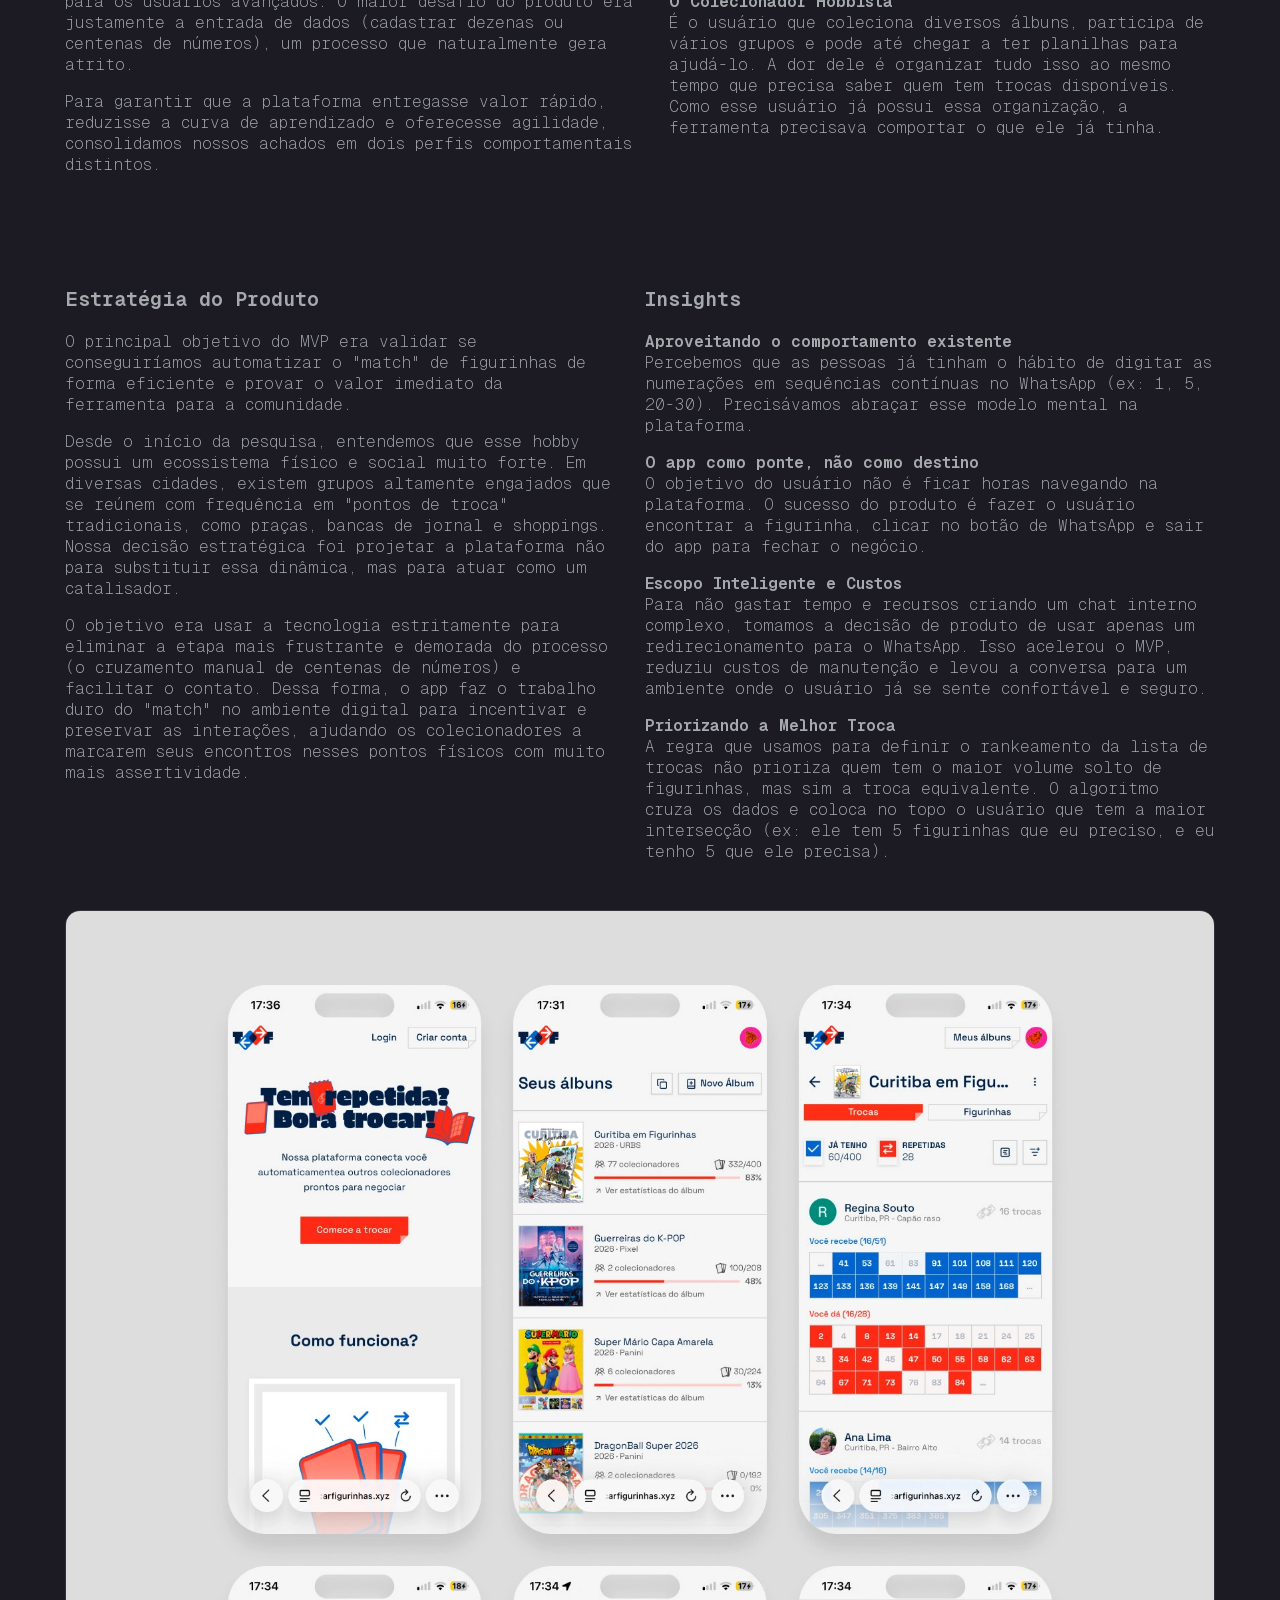
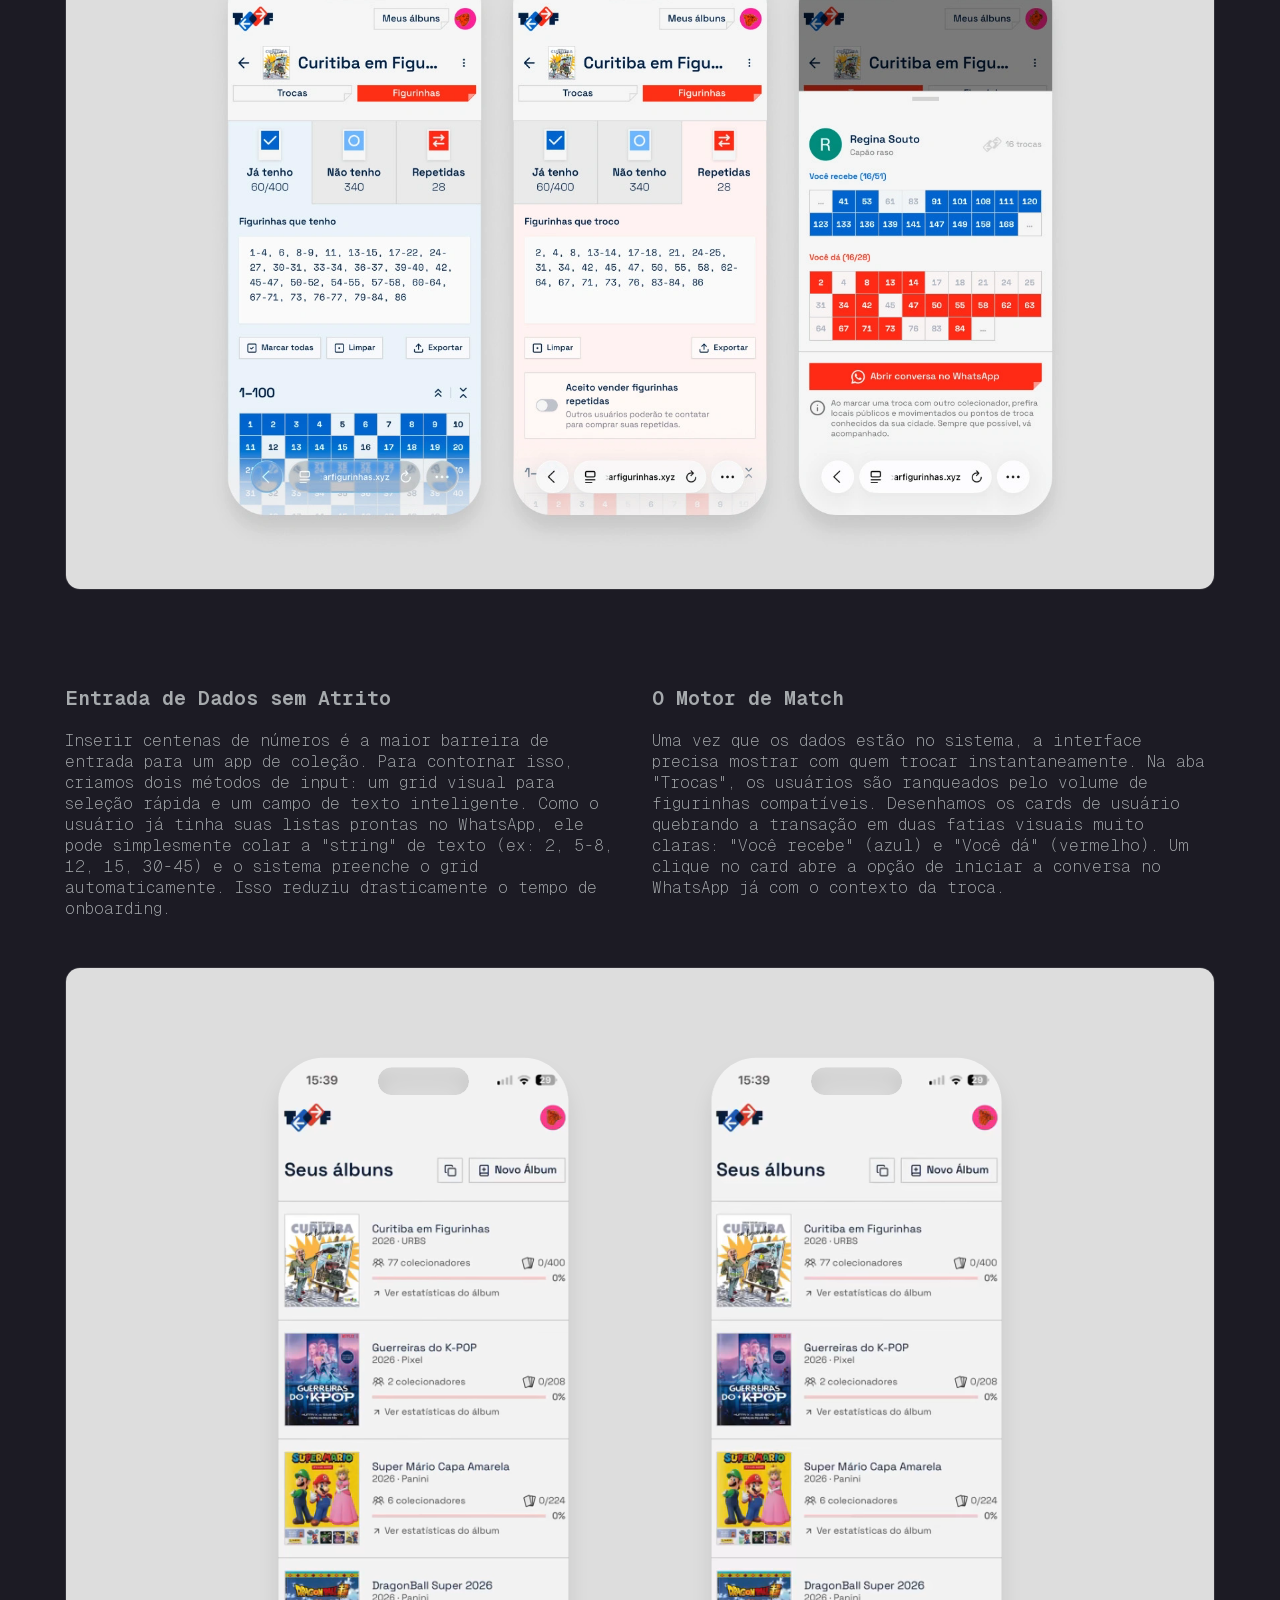
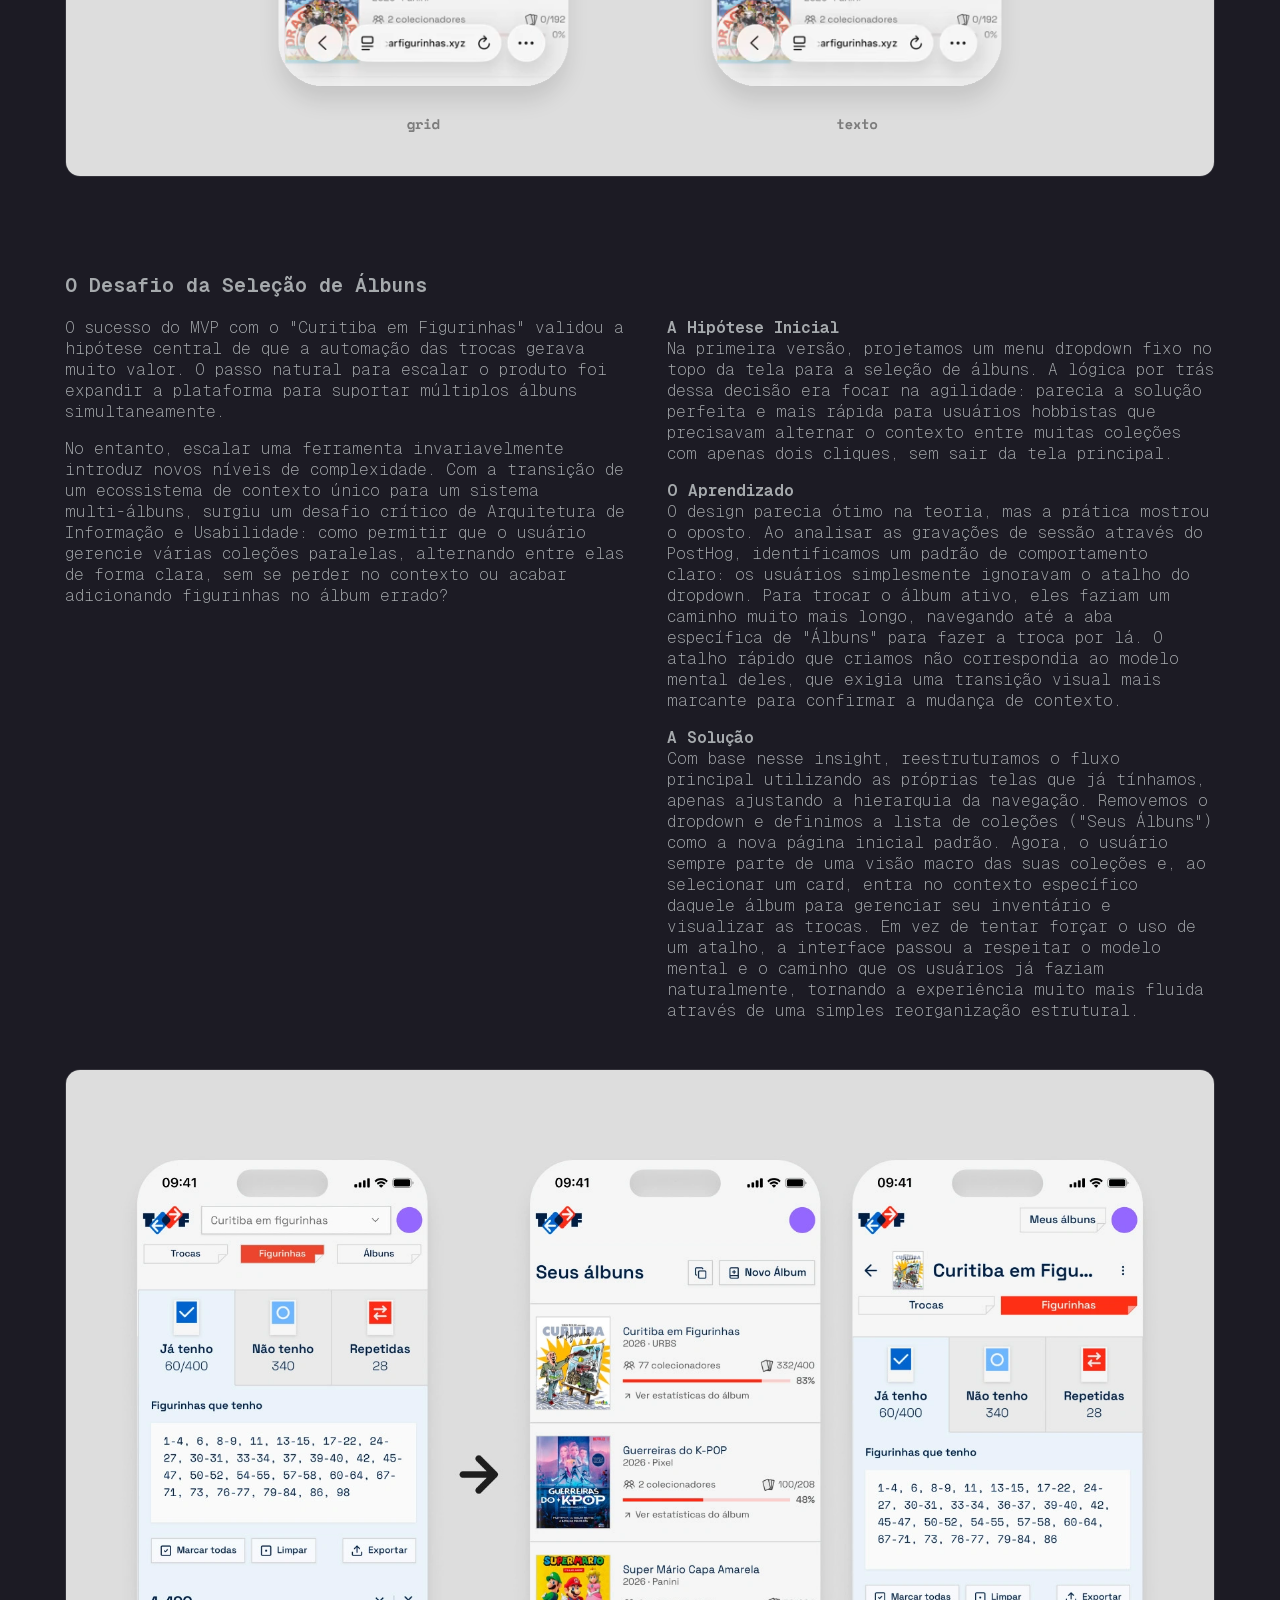
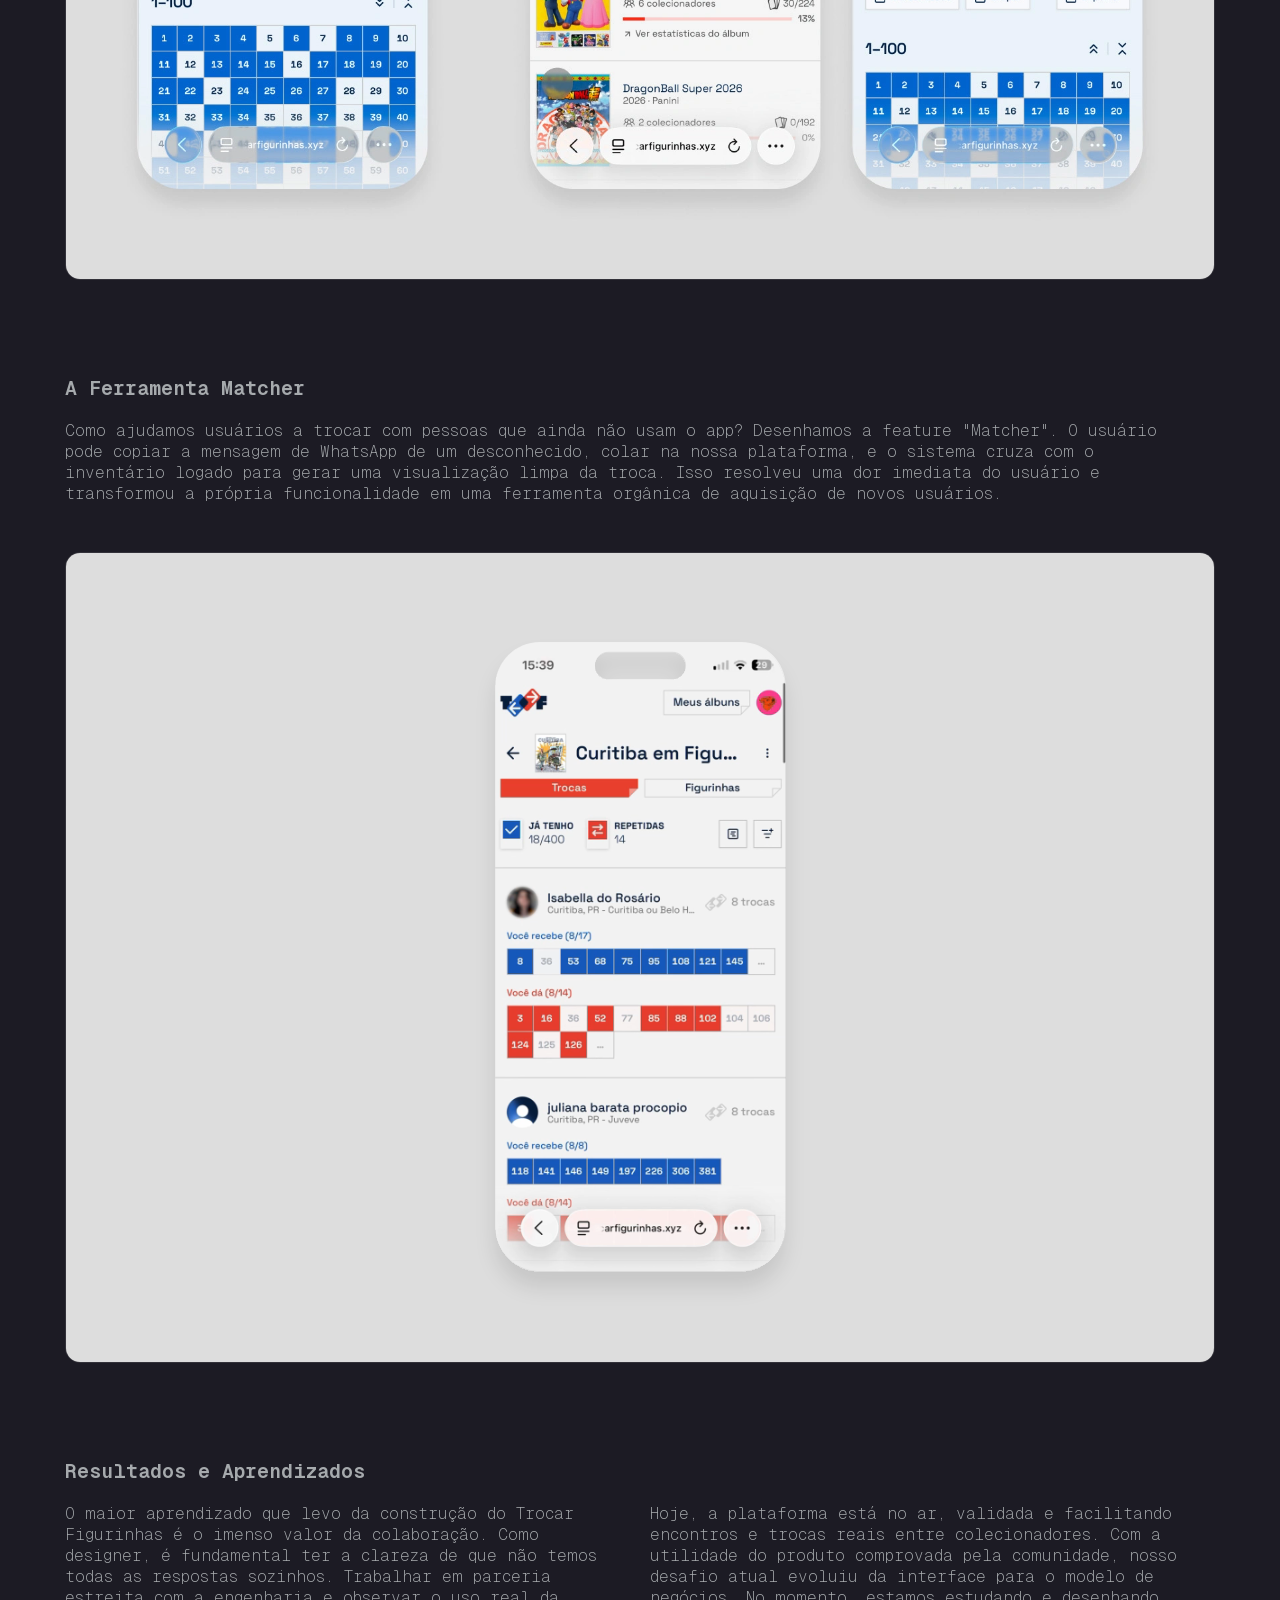
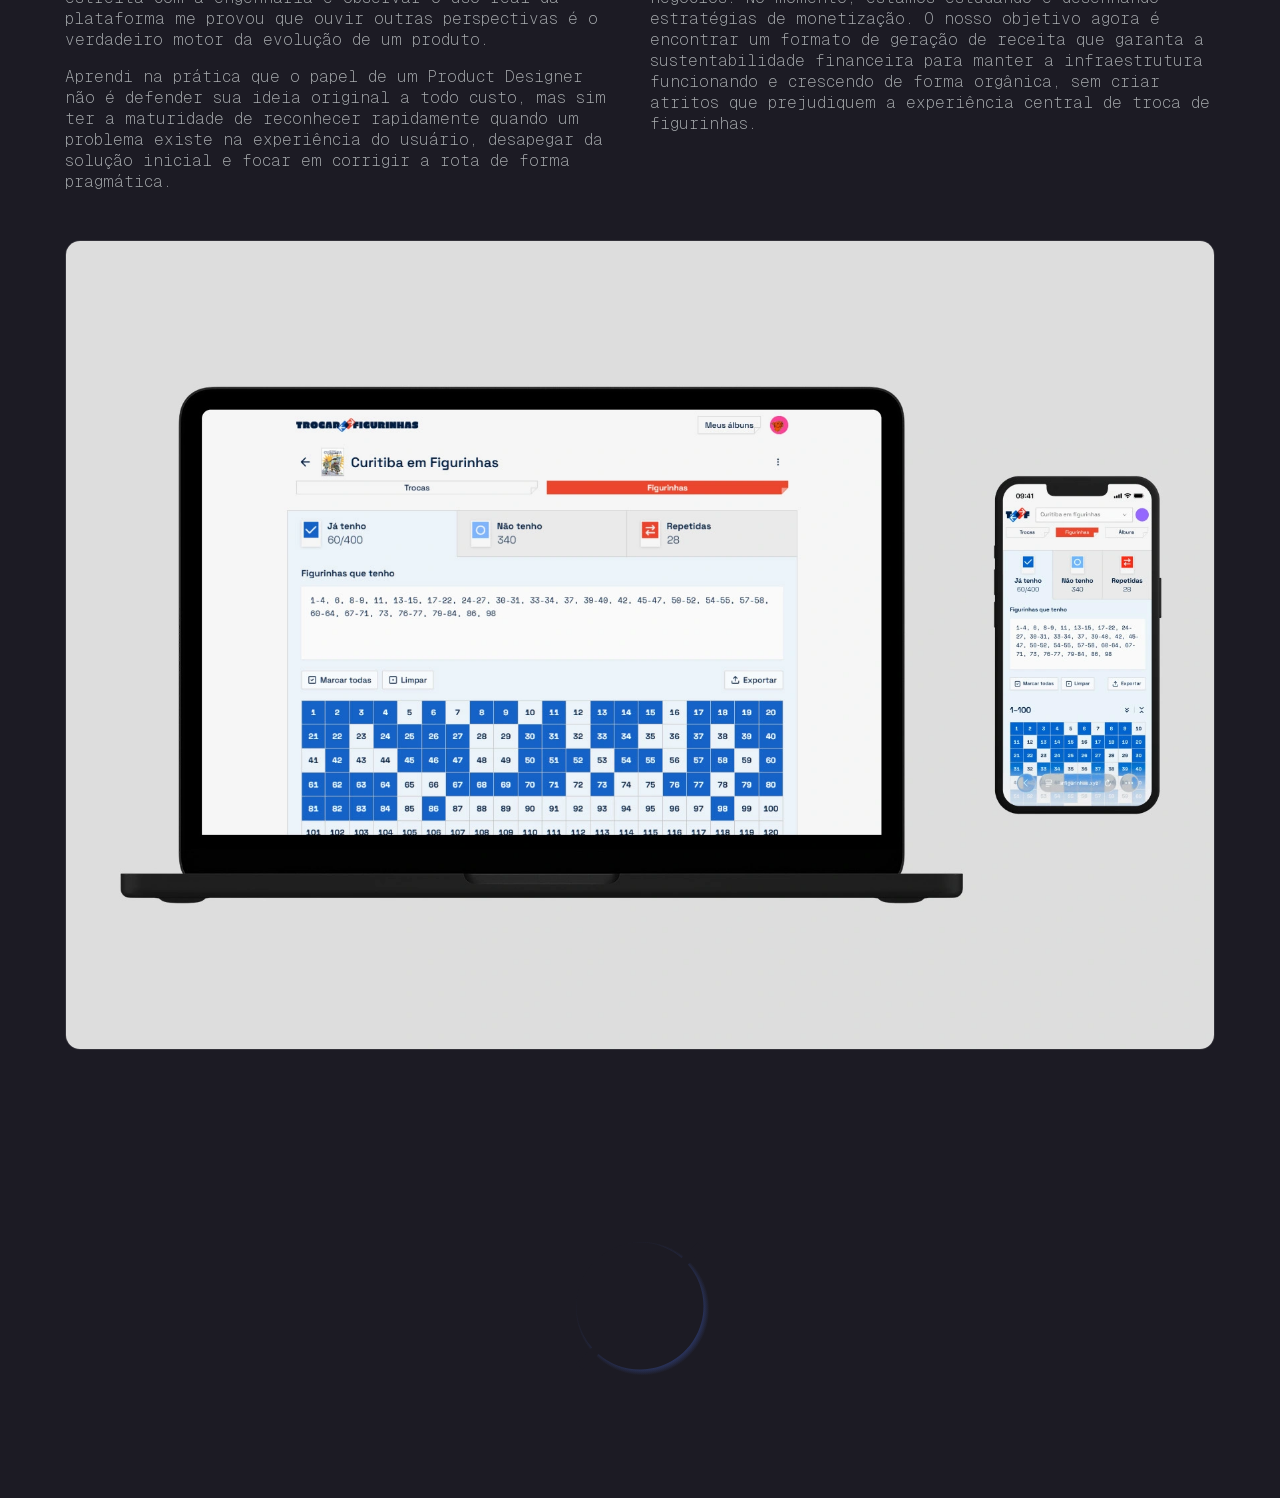
==== commit 4f889d2e: "updates" ====
--- a/trocarfigurinhas.html
+++ b/trocarfigurinhas.html
@@ -83,11 +83,16 @@
 
 </head><body class="trocarFigurinhas">
 <header class="grid inicio wrapper">
-	<svg class="logo" x="0px" y="0px" viewBox="0 0 100 100">
-		<path d="M99.73,5.22l-4.95-4.95L82.51,12.54C73.8,4.97,62.44,0.38,50,0.38C22.6,0.38,0.38,22.6,0.38,50
-		c0,12.44,4.59,23.8,12.16,32.51L0.27,94.78l4.95,4.95l12.27-12.27C26.2,95.03,37.56,99.62,50,99.62c27.4,0,49.62-22.21,49.62-49.62
-		c0-12.44-4.59-23.8-12.15-32.51L99.73,5.22z"></path>
-	</svg>
+	<a class="goHome" href="https://brunomilk.com/">
+		<svg class="logo" x="0px" y="0px" viewBox="0 0 100 100">
+			<path d="M99.73,5.22l-4.95-4.95L82.51,12.54C73.8,4.97,62.44,0.38,50,0.38C22.6,0.38,0.38,22.6,0.38,50
+			c0,12.44,4.59,23.8,12.16,32.51L0.27,94.78l4.95,4.95l12.27-12.27C26.2,95.03,37.56,99.62,50,99.62c27.4,0,49.62-22.21,49.62-49.62
+			c0-12.44-4.59-23.8-12.15-32.51L99.73,5.22z"></path>
+		</svg>
+		<div class="grad01"></div>
+		<div class="grad02"></div>
+		<div class="grad03"></div>
+	</a>
 
 	<div class="nome">
 		<h1 class="visually-hidden">Bruno Milczewski — Designer / Trocar Figurinhas</h1>
@@ -110,6 +115,7 @@
       <p class="project-intro">
         Uma plataforma digital que facilita o processo de troca de figurinhas, eliminando o caos dos grupos de WhatsApp. Desenvolvida para conectar colecionadores de forma inteligente, a solução cruza dados de inventário para encontrar o melhor "match", facilitando o encontro presencial para a troca.
       </p>
+      <a href="https://trocarfigurinhas.xyz" target="_blank" class="badge">Visitar projeto</a>
     </div>
   </header>
 
@@ -173,16 +179,16 @@
 
 	<picture class="image-container container">
 	  <source srcset="images/trocarFigurinhas/02.webp" type="image/webp">
-	  <img src="images/trocarFigurinhas/02.jpg" alt="Ilustração mostrando balões de conversa do WhatsApp cheios de listas de números desorganizados, representando a alta carga cognitiva antes do aplicativo." fetchpriority="low">
+	  <img src="images/trocarFigurinhas/02.jpg" alt="Ilustração mostrando balões de conversa do WhatsApp cheios de listas de números desorganizados, representando a alta carga cognitiva antes do aplicativo." fetchpriority="low" loading="lazy">
 	</picture>
 	<div class="grid grid-2-col">
 	  <picture class="image-container container">
 		  <source srcset="images/trocarFigurinhas/02-02.webp" type="image/webp">
-		  <img src="images/trocarFigurinhas/02-02.jpg" alt="Uma lista manuscrita densa em uma página de caderno pautada. A página está repleta de números escritos à mão, representando figurinhas faltantes de um álbum." fetchpriority="low">
+		  <img src="images/trocarFigurinhas/02-02.jpg" alt="Uma lista manuscrita densa em uma página de caderno pautada. A página está repleta de números escritos à mão, representando figurinhas faltantes de um álbum." fetchpriority="low" loading="lazy">
 		</picture>
 	  <picture class="image-container container">
 		  <source srcset="images/trocarFigurinhas/02-03.webp" type="image/webp">
-		  <img src="images/trocarFigurinhas/02-03.jpg" alt="Uma lista manuscrita densa em uma página de caderno pautada. A página está repleta de números escritos à mão, representando figurinhas faltantes de um álbum." fetchpriority="low">
+		  <img src="images/trocarFigurinhas/02-03.jpg" alt="Uma lista manuscrita densa em uma página de caderno pautada. A página está repleta de números escritos à mão, representando figurinhas faltantes de um álbum." fetchpriority="low" loading="lazy">
 		</picture>
 	</div>
 
@@ -235,7 +241,7 @@
 
   <picture class="image-container container">
 	  <source srcset="images/trocarFigurinhas/03.webp" type="image/webp">
-	  <img src="images/trocarFigurinhas/03.jpg" alt="Esquema visual demonstrando a jornada do usuário no app: começa na inserção rápida de figurinhas, passa pelo filtro de matches inteligentes e termina na conexão real através do WhatsApp." fetchpriority="low">
+	  <img src="images/trocarFigurinhas/03.jpg" alt="Esquema visual demonstrando a jornada do usuário no app: começa na inserção rápida de figurinhas, passa pelo filtro de matches inteligentes e termina na conexão real através do WhatsApp." fetchpriority="low" loading="lazy">
 	</picture>
 
   <section class="content-block container">
@@ -254,7 +260,7 @@
 	  <picture class="image-container container">
 			<source srcset="images/trocarFigurinhas/04.svg" type="image/svg+xml">
 		  <source srcset="images/trocarFigurinhas/04.webp" type="image/webp">
-		  <img src="images/trocarFigurinhas/04.png" alt="" fetchpriority="low">
+		  <img src="images/trocarFigurinhas/04.png" alt="" fetchpriority="low" loading="lazy">
 		</picture>
 		<video class="prototype-video videoRight" autoplay loop muted playsinline preload="metadata" poster="images/trocarFigurinhas/videos/TF-txt.jpg" aria-label="Demonstração em vídeo: input de figurinhas utilizando a interface grid.">
 		  <source src="images/trocarFigurinhas/videos/TF-txt.webm" type="video/webm">
@@ -292,7 +298,7 @@
 
   <picture class="image-container container">
 	  <source srcset="images/trocarFigurinhas/05.webp" type="image/webp">
-	  <img src="images/trocarFigurinhas/05.png" alt="Comparativo de interface ilustrando a evolução da arquitetura de informação: à esquerda, o design antigo com navegação em menu superior; à direita, a solução final com um painel visual de cards para cada álbum." fetchpriority="low">
+	  <img src="images/trocarFigurinhas/05.png" alt="Comparativo de interface ilustrando a evolução da arquitetura de informação: à esquerda, o design antigo com navegação em menu superior; à direita, a solução final com um painel visual de cards para cada álbum." fetchpriority="low" loading="lazy">
 	</picture>
 
   <section class="content-block container">
@@ -309,7 +315,7 @@
 	  <picture class="image-container container">
 	  	<source srcset="images/trocarFigurinhas/06.svg" type="image/svg+xml">
 		  <source srcset="images/trocarFigurinhas/06.webp" type="image/webp">
-		  <img src="images/trocarFigurinhas/06.png" alt="" fetchpriority="low">
+		  <img src="images/trocarFigurinhas/06.png" alt="" fetchpriority="low" loading="lazy">
 		</picture>
 		<video class="prototype-video videoCenter" autoplay loop muted playsinline preload="metadata" poster="images/trocarFigurinhas/videos/TF-Matcher.jpg" aria-label="Demonstração em vídeo: funcionalidade Matcher, onde o usuário cola listas externas de figurinhas para descobrir oportunidades de troca com pessoas que não estão na plataforma">
 		  <source src="images/trocarFigurinhas/videos/TF-Matcher.webm" type="video/webm">
@@ -335,7 +341,7 @@
 
   <picture class="image-container container">
 	  <source srcset="images/trocarFigurinhas/07.webp" type="image/webp">
-	  <img src="images/trocarFigurinhas/07.jpg" alt="Mockup de um notebook e um smartphone exibindo a mesma interface da homepage do site 'Trocar Figurinhas'." fetchpriority="low">
+	  <img src="images/trocarFigurinhas/07.jpg" alt="Mockup de um notebook e um smartphone exibindo a mesma interface da homepage do site 'Trocar Figurinhas'." fetchpriority="low" loading="lazy">
 	</picture>
 
 </article>
--- a/style.css
+++ b/style.css
@@ -271,7 +271,7 @@
   font-size: 16px;
   -webkit-font-smoothing: antialiased;
   font-family: "GeistMono", sans-serif;
-  font-weight: 300;
+  font-weight: 200;
   position: relative;
   width: 100%;
   -webkit-overflow-scrolling: touch; }
@@ -279,12 +279,59 @@
 .inicio {
   align-items: center; }
 
-.logo {
+.goHome {
   position: relative;
   width: 30px;
-  height: 30px;
-  opacity: 0.3;
-  fill: oklch(var(--cinza)/100%); }
+  height: 30px; }
+  .goHome .logo {
+    position: relative;
+    width: 30px;
+    height: 30px;
+    fill: oklch(var(--cinzaEscuro)/100%);
+    z-index: 3;
+    -moz-transition: ease-in-out 0.3s all;
+    -o-transition: ease-in-out 0.3s all;
+    -webkit-transition: ease-in-out 0.3s all;
+    transition: ease-in-out 0.3s all;
+    -webkit-filter: drop-shadow(0px 0px 10px rgba(0, 0, 0, 0));
+    filter: drop-shadow(0px 0px 10px rgba(0, 0, 0, 0)); }
+  .goHome .grad01, .goHome .grad02, .goHome .grad03 {
+    position: absolute;
+    top: 50%;
+    left: 50%;
+    z-index: 2;
+    width: 60px;
+    height: 60px;
+    margin-top: -30px;
+    margin-left: -30px;
+    opacity: 0; }
+  .goHome .grad01 {
+    background: #9468ff;
+    background: radial-gradient(circle, #9468ff 0%, rgba(148, 104, 255, 0) 50%);
+    animation: roda 15s linear infinite;
+    transform-origin: 50% 52%; }
+  .goHome .grad02 {
+    background: #11ffde;
+    background: radial-gradient(circle, #11ffde 0%, rgba(17, 255, 222, 0) 50%);
+    animation: roda 20s linear infinite;
+    transform-origin: 50% 48%; }
+  .goHome .grad03 {
+    background: #4a00ff;
+    background: radial-gradient(circle, #4a00ff 0%, rgba(74, 0, 255, 0) 50%);
+    animation: roda 10s linear infinite;
+    transform-origin: 46% 46%; }
+@keyframes roda {
+  0% {
+    -webkit-transform: rotate(0);
+    transform: rotate(0); }
+  100% {
+    -webkit-transform: rotate(360deg);
+    transform: rotate(360deg); } }
+.goHome:hover .logo {
+  opacity: 1;
+  fill: oklch(var(--bg)/100%); }
+.goHome:hover .grad01, .goHome:hover .grad02, .goHome:hover .grad03 {
+  opacity: 1; }
 
 .nome {
   font-size: 16px;
@@ -557,6 +604,15 @@
   -moz-border-radius: 6px;
   border-radius: 6px;
   line-height: 1.5; }
+body.trocarFigurinhas a.badge {
+  background-color: oklch(var(--roxo)/100%);
+  border: 1px solid oklch(var(--roxo)/100%);
+  color: oklch(var(--bg)/100%);
+  font-weight: 600;
+  text-transform: uppercase;
+  font-size: 0.85rem; }
+  body.trocarFigurinhas a.badge:hover {
+    opacity: 0.8; }
 body.trocarFigurinhas .badge img {
   width: 16px;
   height: 16px;
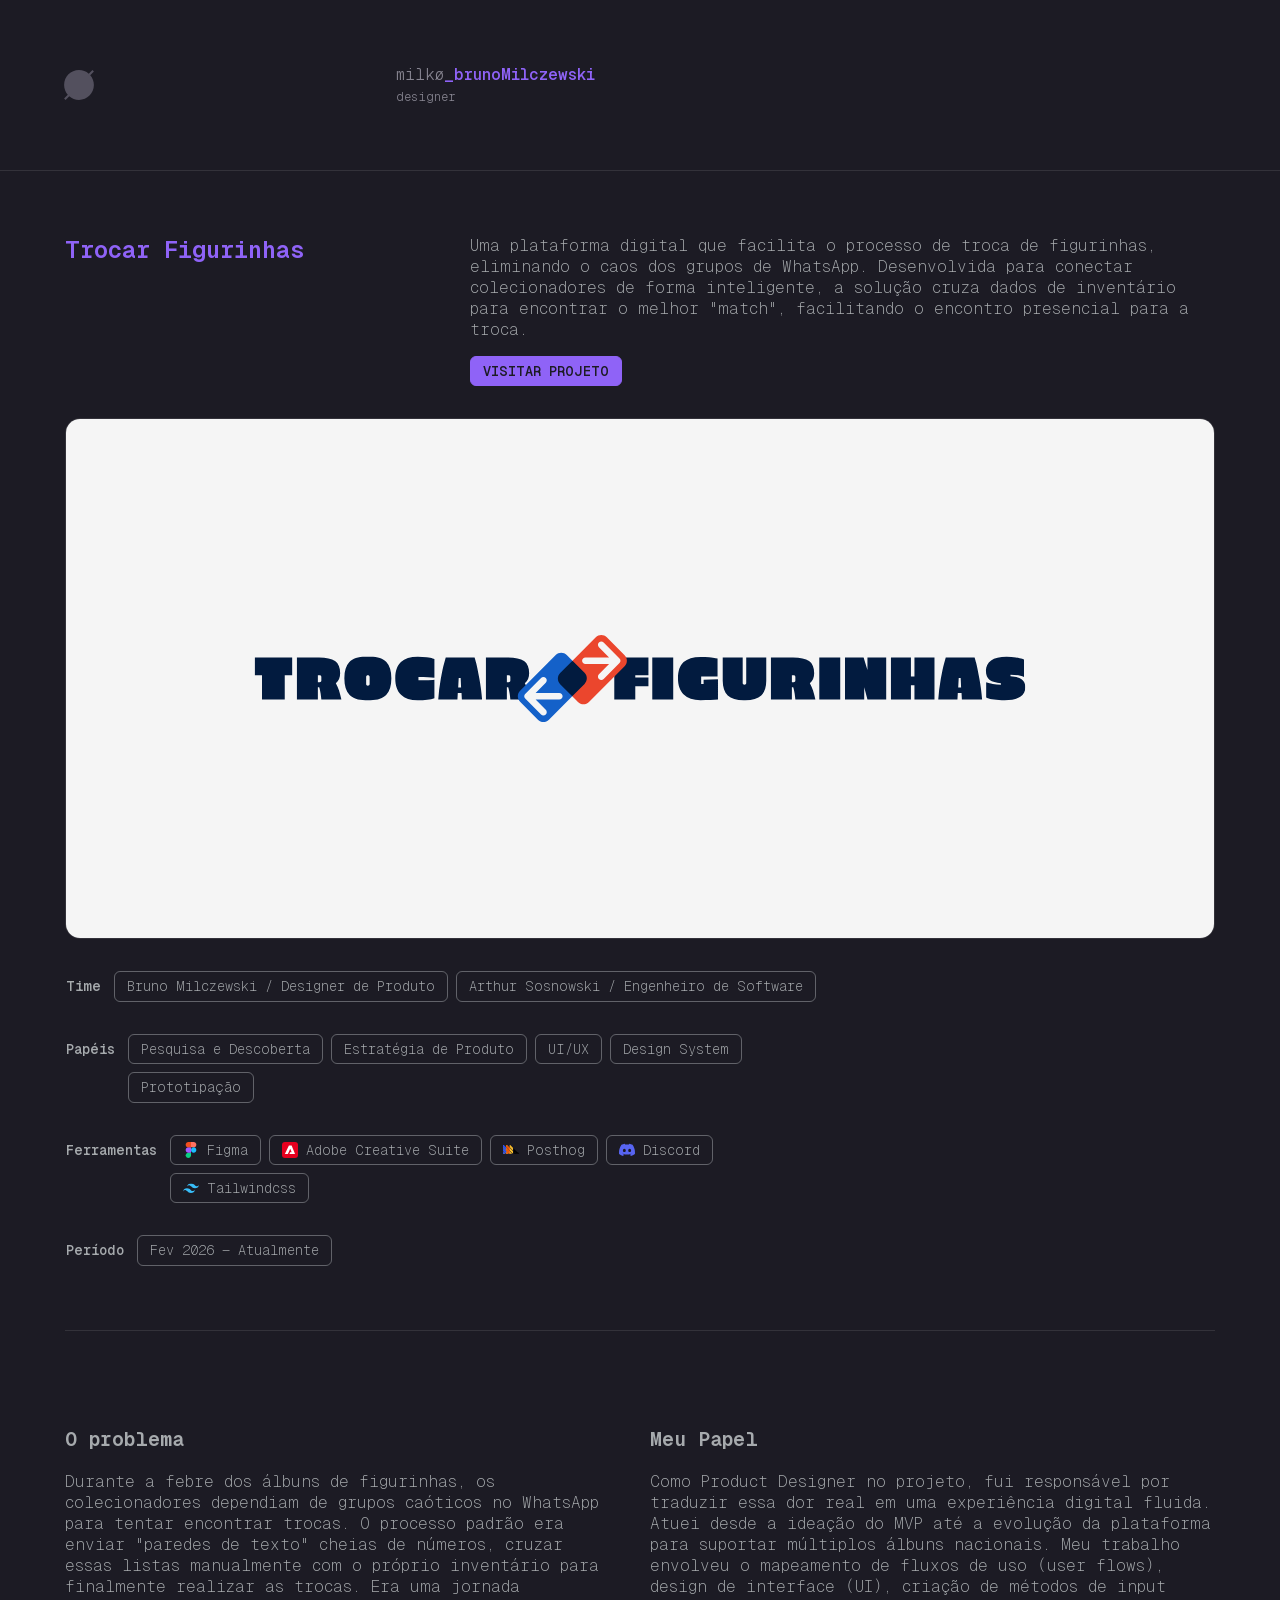
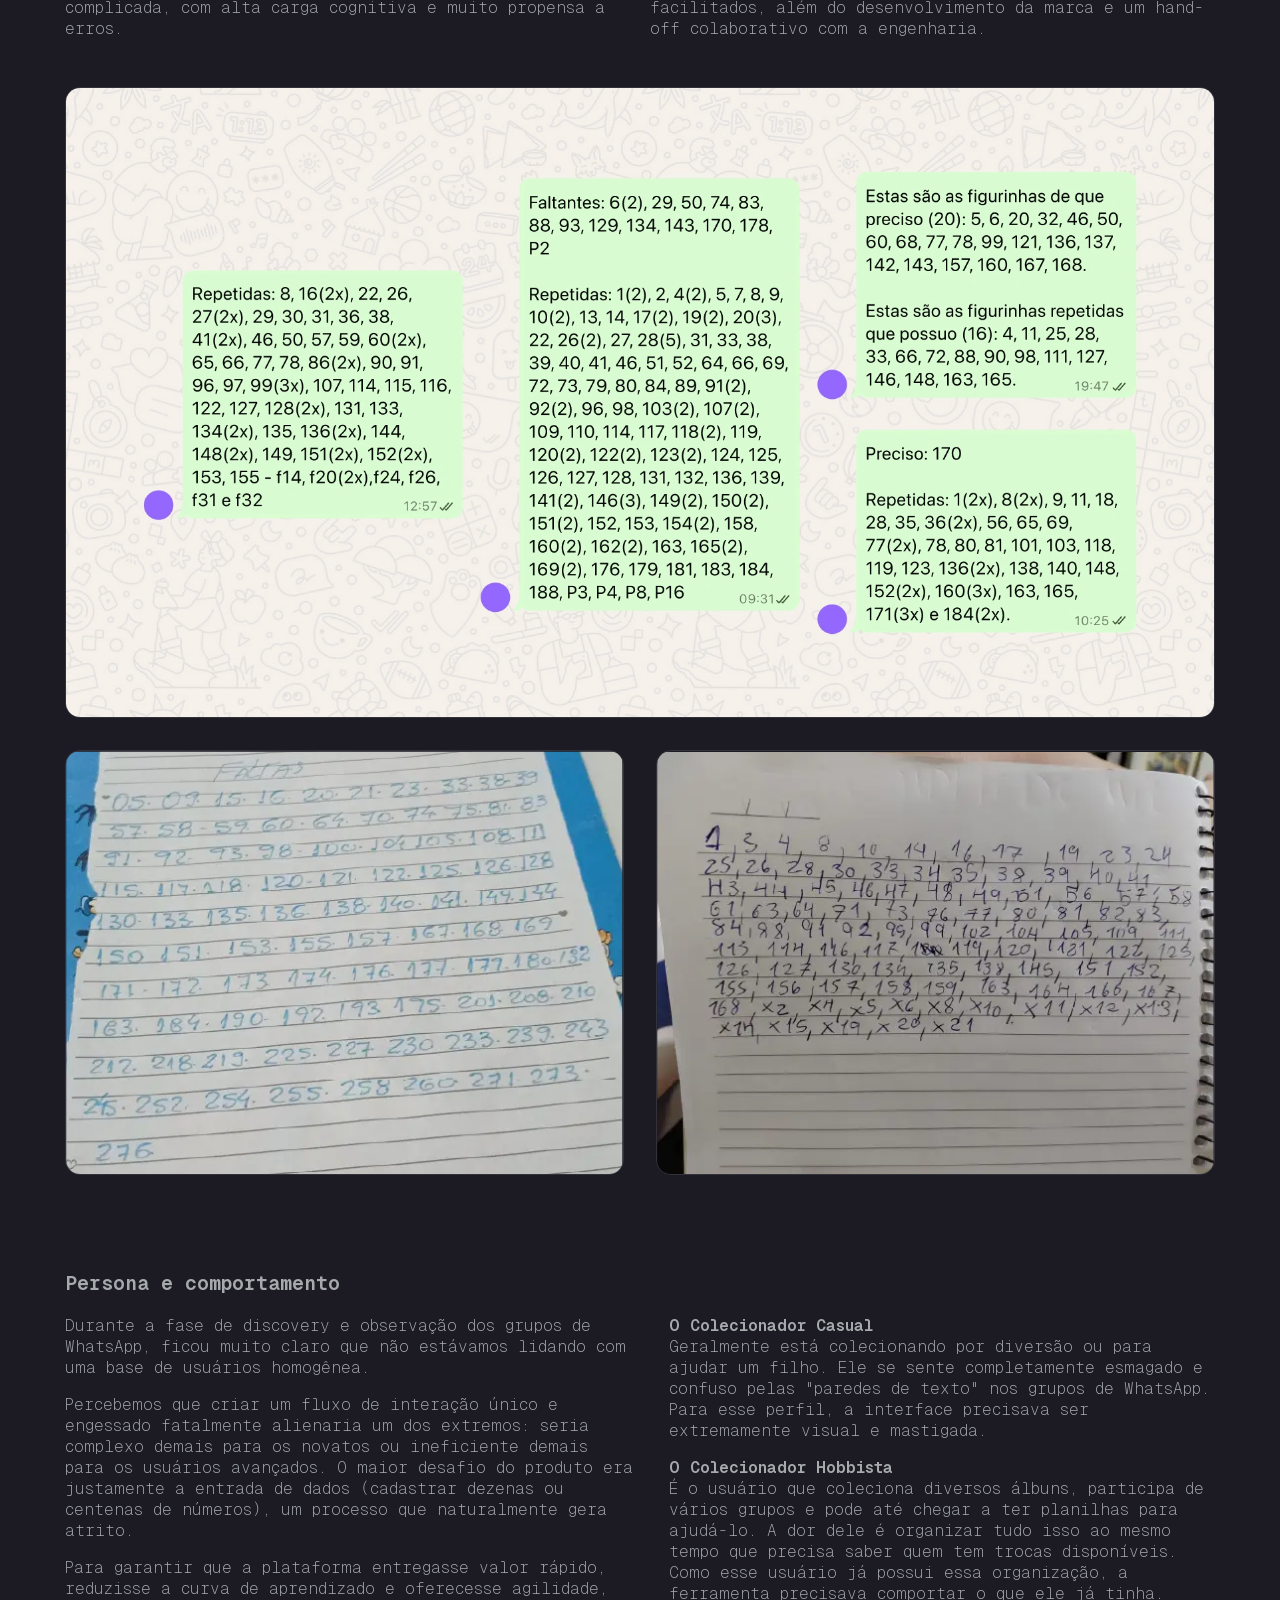
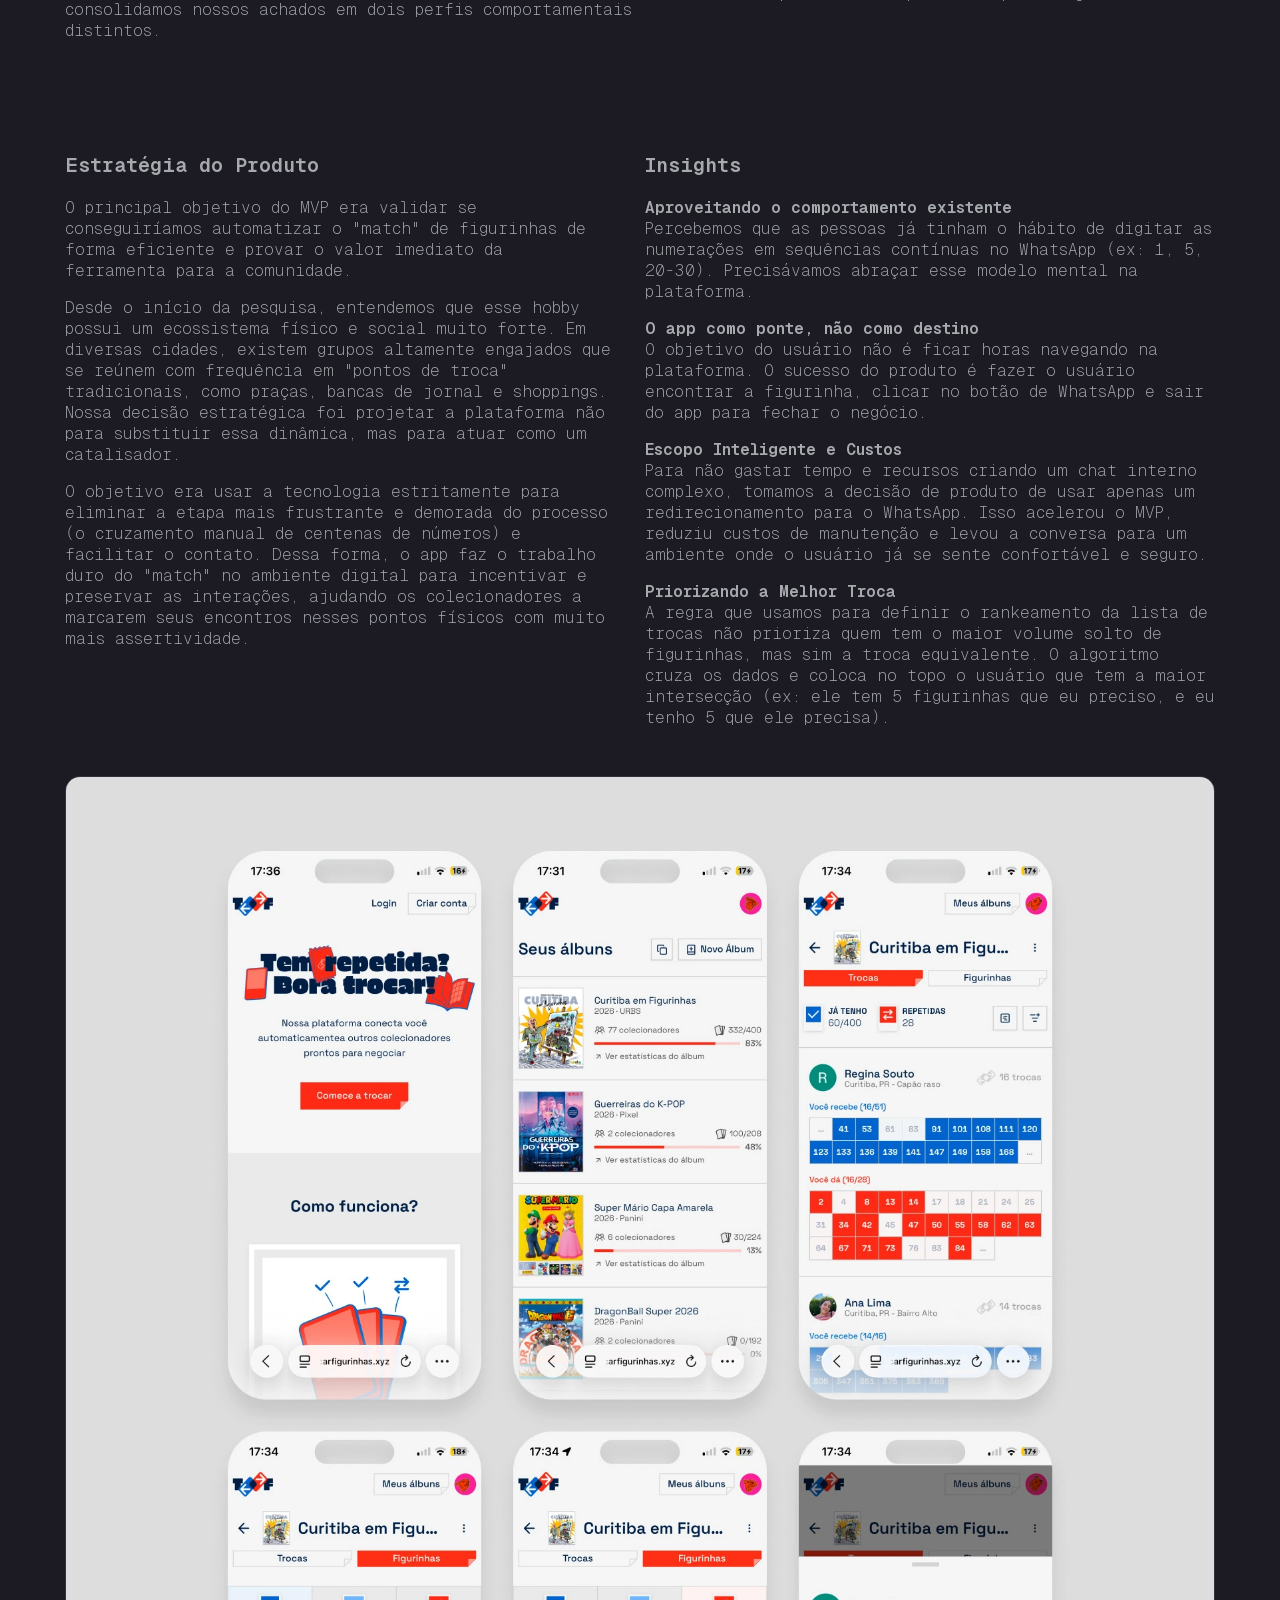
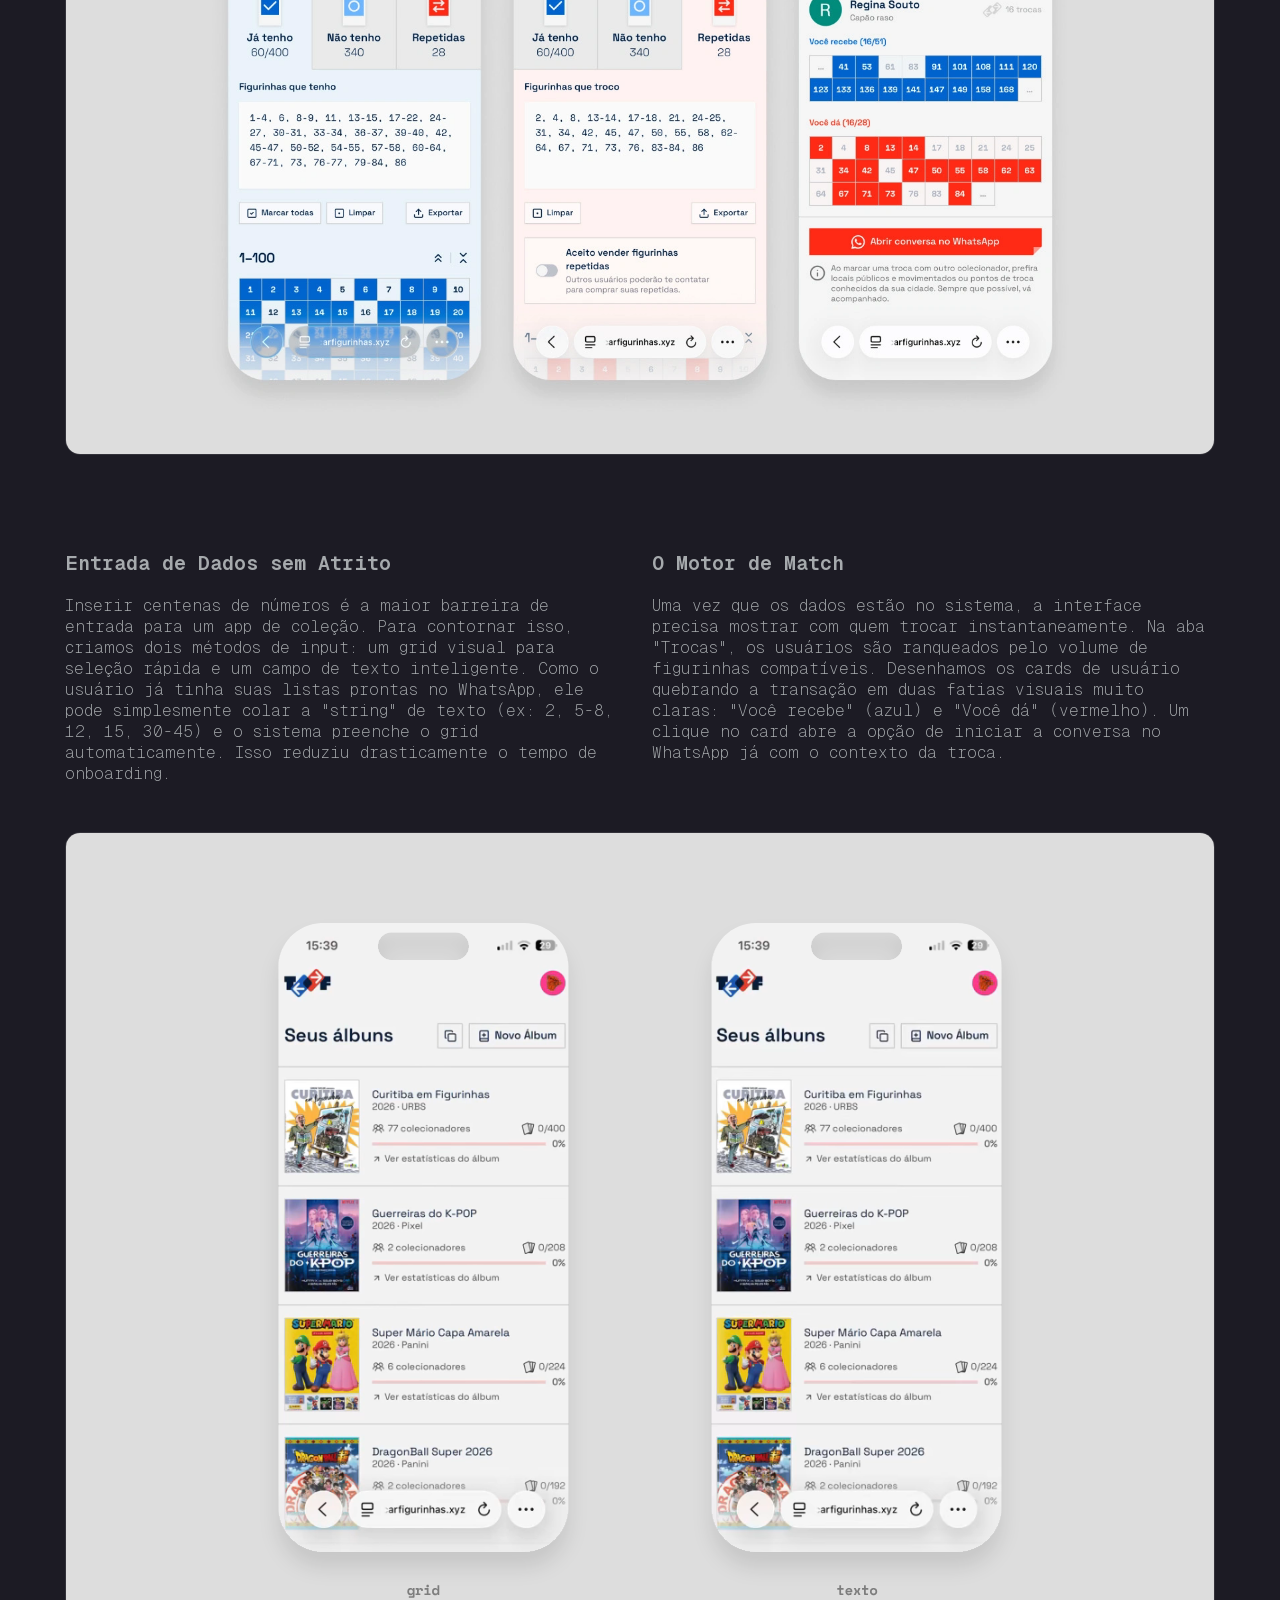
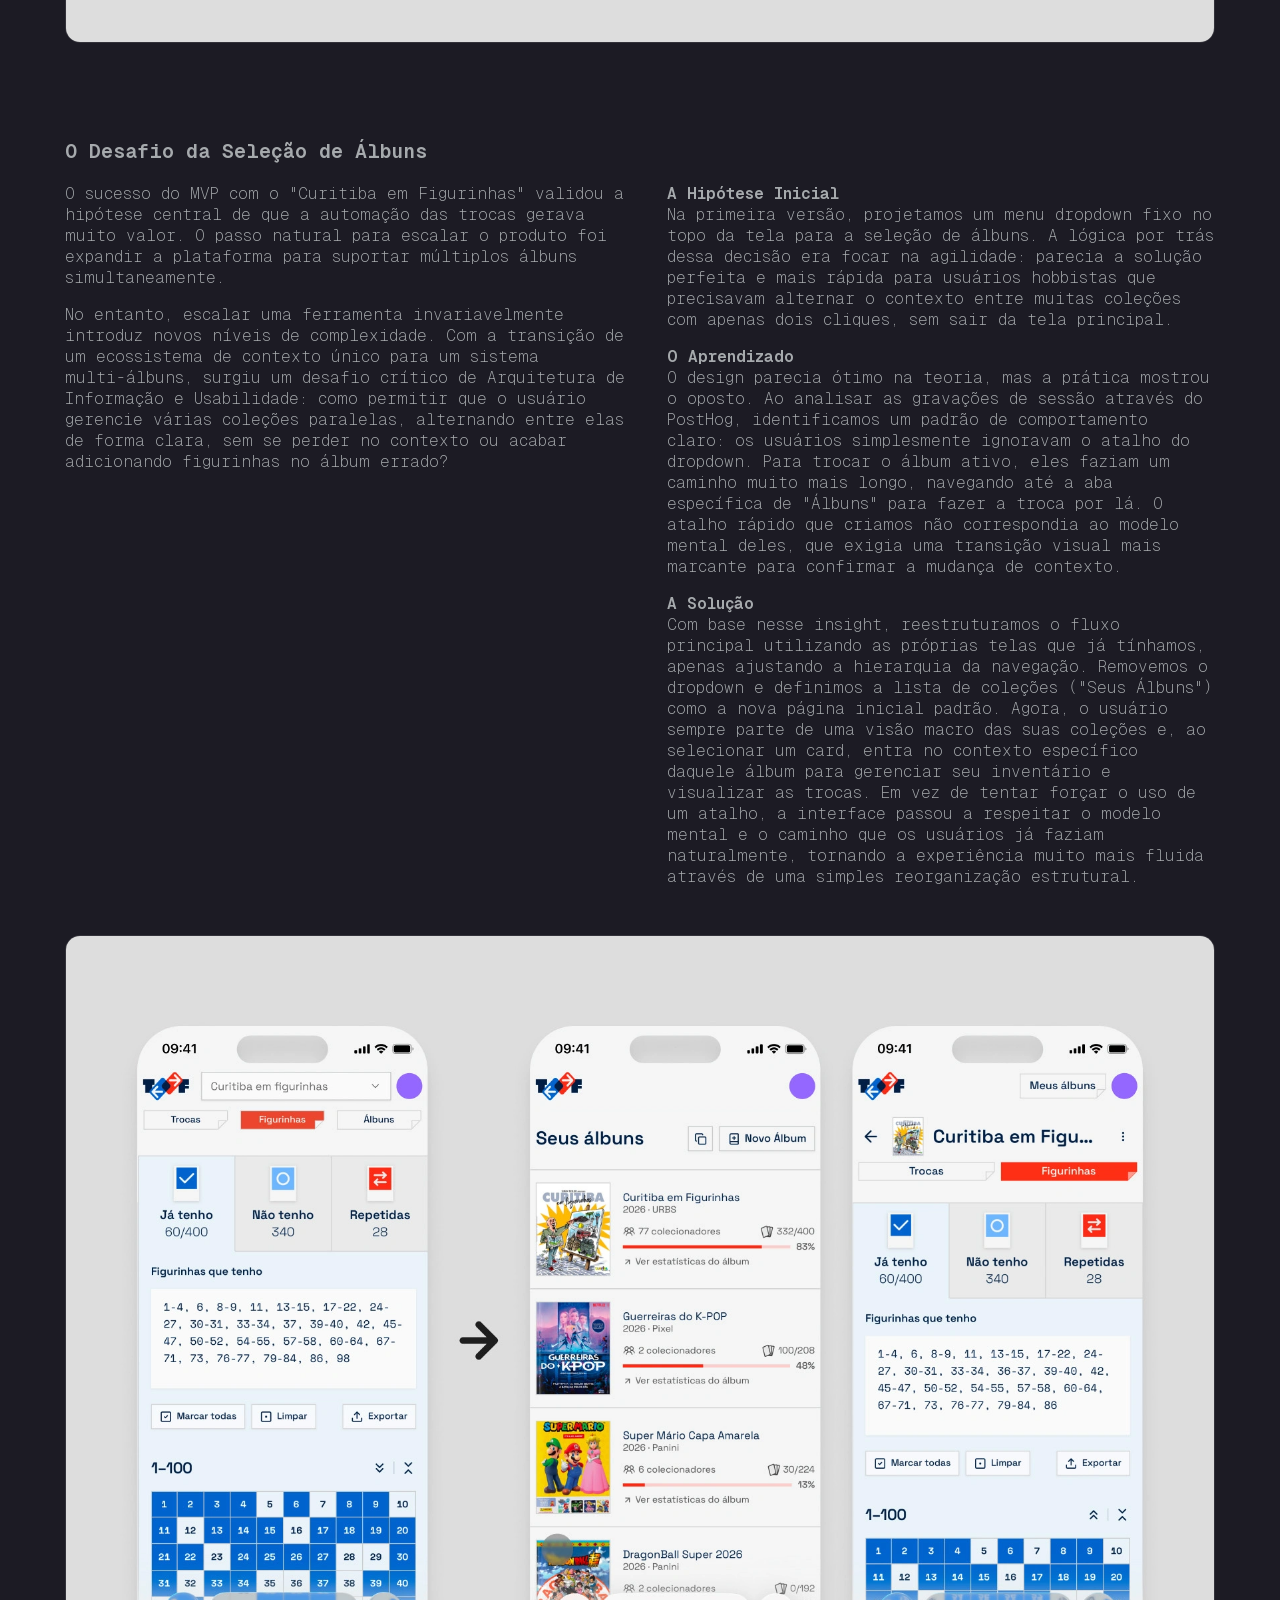
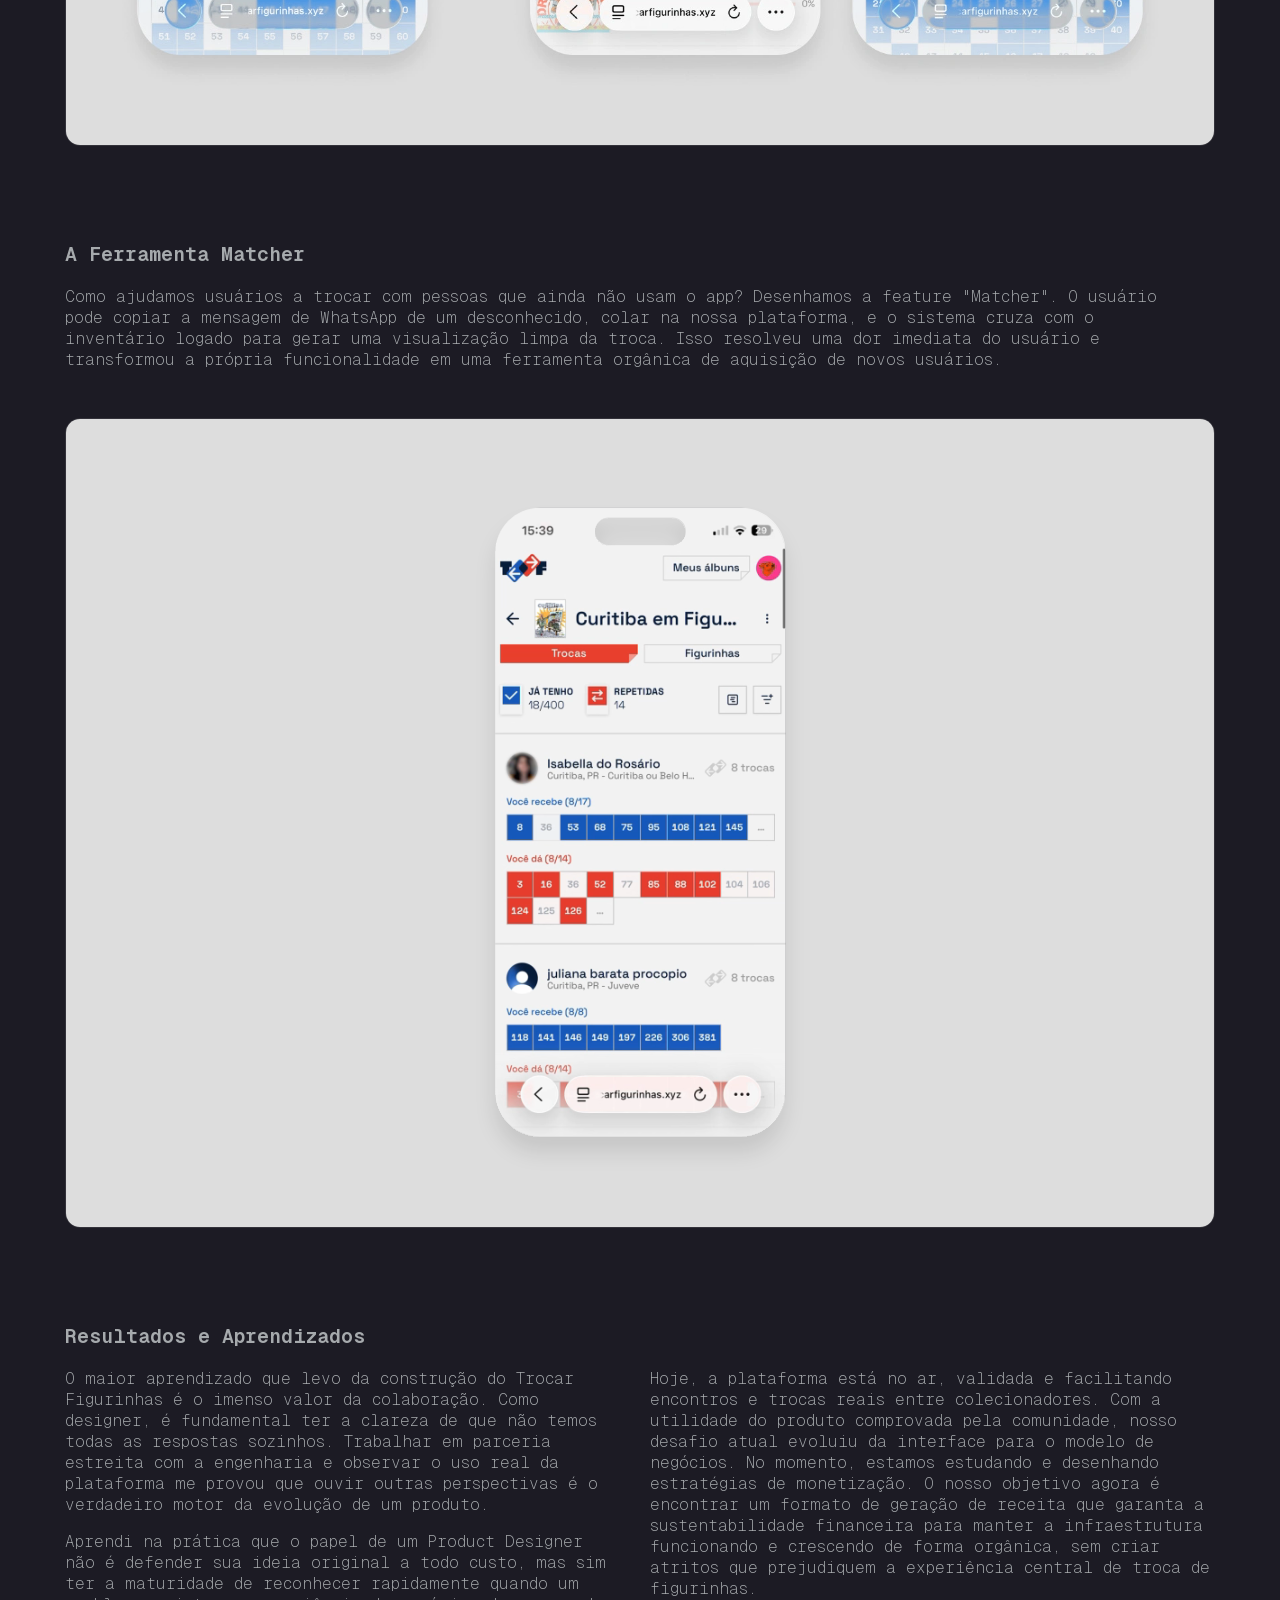
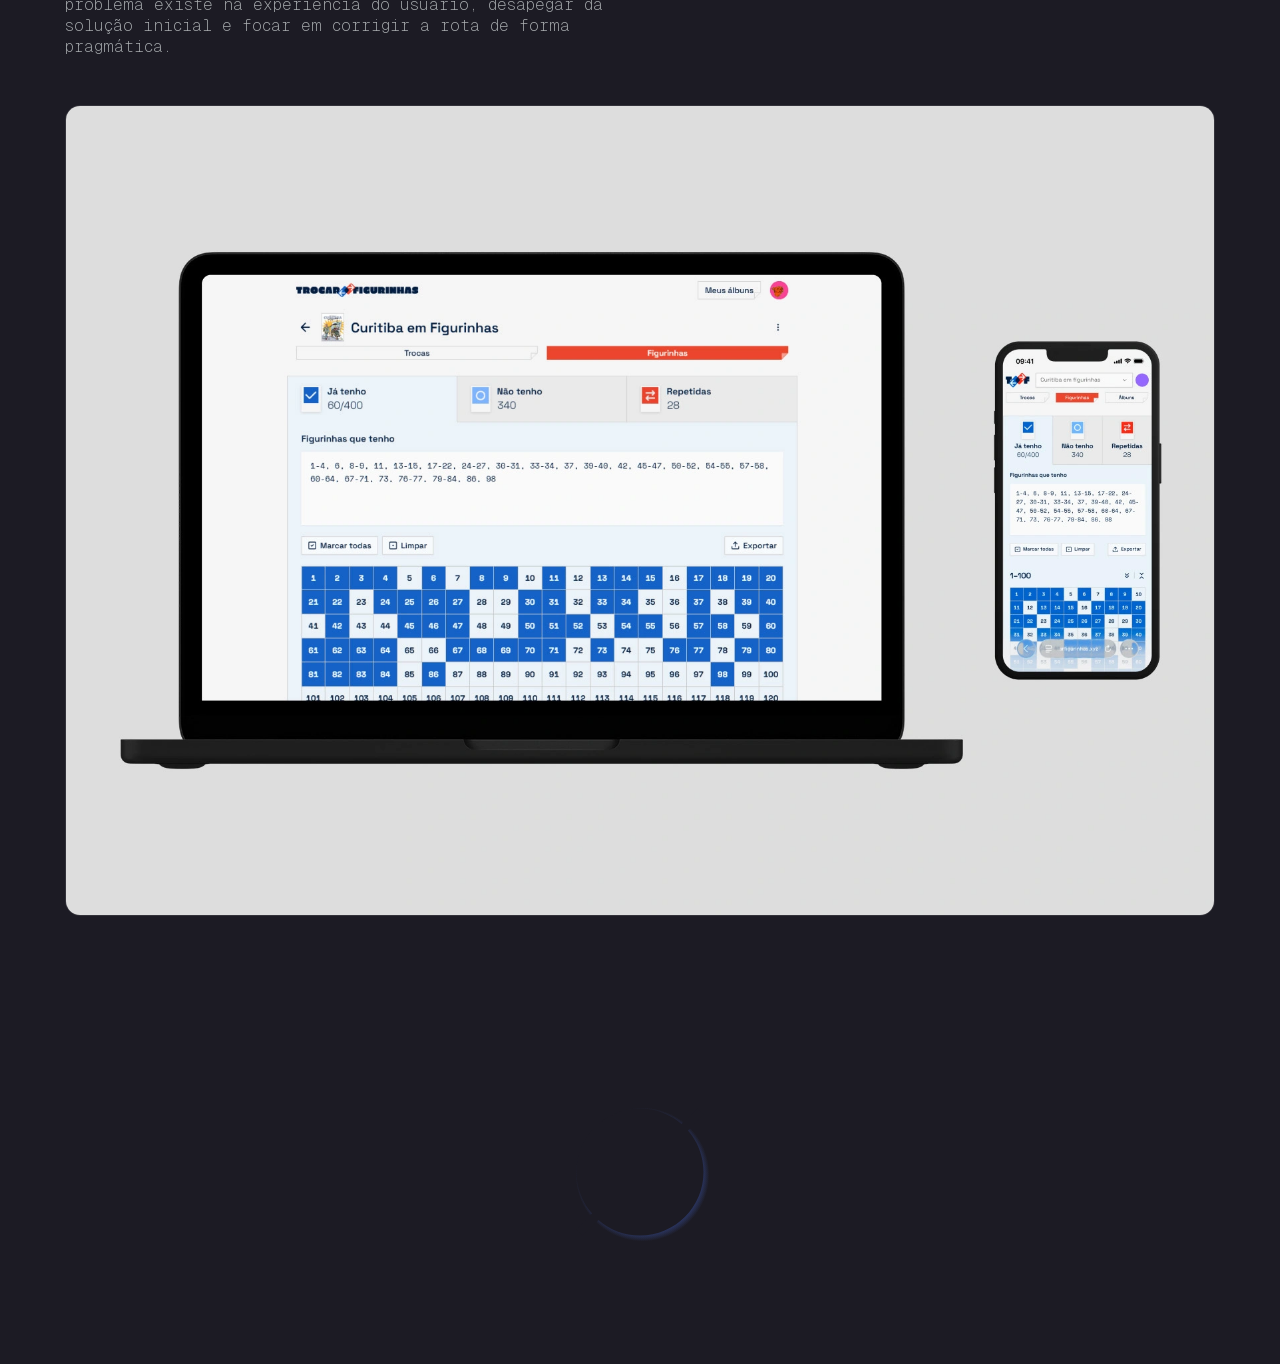
==== commit 6f0de25a: "atualizacao de imagens" ====
--- a/trocarfigurinhas.html
+++ b/trocarfigurinhas.html
@@ -82,7 +82,7 @@
 <meta name="msapplication-TileImage" content="images/cropped-favicon-270x270.png">
 
 </head><body class="trocarFigurinhas">
-<header class="grid inicio wrapper">
+<nav class="grid inicio wrapper">
 	<a class="goHome" href="https://brunomilk.com/">
 		<svg class="logo" x="0px" y="0px" viewBox="0 0 100 100">
 			<path d="M99.73,5.22l-4.95-4.95L82.51,12.54C73.8,4.97,62.44,0.38,50,0.38C22.6,0.38,0.38,22.6,0.38,50
@@ -102,10 +102,10 @@
 <!-- 	<div class="lang">
 		<span class="active">PT</span> / <a href="/en/index.html">EN</a>
 	</div> -->
-</header>
+</nav>
 
 					
-<article class="project-case-study wrapper grid">
+<main class="project-case-study wrapperCase grid">
   
   <header class="project-header grid">
     <div class="header-left">
@@ -344,7 +344,7 @@
 	  <img src="images/trocarFigurinhas/07.jpg" alt="Mockup de um notebook e um smartphone exibindo a mesma interface da homepage do site 'Trocar Figurinhas'." fetchpriority="low" loading="lazy">
 	</picture>
 
-</article>
+</main>
 
 <footer id="footer" >
 	<svg class="logo " x="0px" y="0px" viewBox="0 0 100 100" >
--- a/style.css
+++ b/style.css
@@ -548,7 +548,10 @@
   100% {
     -webkit-transform: rotate(360deg);
     transform: rotate(360deg); } }
-body.trocarFigurinhas .wrapper {
+body.trocarFigurinhas nav {
+  border-bottom: 1px solid rgba(255, 255, 255, 0.1);
+  padding-bottom: 64px; }
+body.trocarFigurinhas .wrapperCase {
   max-width: 1150px;
   margin: 0 auto;
   padding: 64px 0; }
@@ -575,17 +578,17 @@
 body.trocarFigurinhas .project-metadata {
   font-size: 0.85rem;
   grid-template-columns: auto;
-  border-bottom: 1px solid rgba(255, 255, 255, 0.1); }
+  border-bottom: 1px solid rgba(255, 255, 255, 0.1);
+  padding-bottom: 64px; }
 body.trocarFigurinhas .meta-row {
   display: flex;
   align-items: flex-start;
-  margin-bottom: 24px;
   color: oklch(var(--cinzaProj)/100%);
   max-width: 66%; }
 body.trocarFigurinhas .meta-label {
   flex-shrink: 0;
-  padding-top: 8px;
-  padding-right: 8px;
+  padding-top: .25rem;
+  padding-right: .75rem;
   font-weight: 600;
   line-height: 1.5;
   border: 1px solid transparent; }
@@ -597,7 +600,7 @@
   display: inline-flex;
   align-items: center;
   gap: 8px;
-  padding: 8px 16px;
+  padding: .25rem .75rem;
   background-color: transparent;
   border: 1px solid oklch(var(--cinzaProj)/50%);
   -webkit-border-radius: 6px;
@@ -620,8 +623,7 @@
 body.trocarFigurinhas .project-case-study {
   gap: 32px;
   grid-template-columns: auto;
-  padding-top: 64px;
-  border-top: 1px solid rgba(255, 255, 255, 0.1); }
+  padding-top: 64px; }
   body.trocarFigurinhas .project-case-study .project-header {
     gap: 32px;
     grid-template-columns: 1fr 2fr; }
@@ -641,7 +643,7 @@
     position: absolute;
     z-index: 1;
     top: 50%;
-    height: 77.75%;
+    height: 77.9%;
     transform: translateY(-50%); }
   body.trocarFigurinhas .imgVideo .videoRight {
     left: 56.1%; }
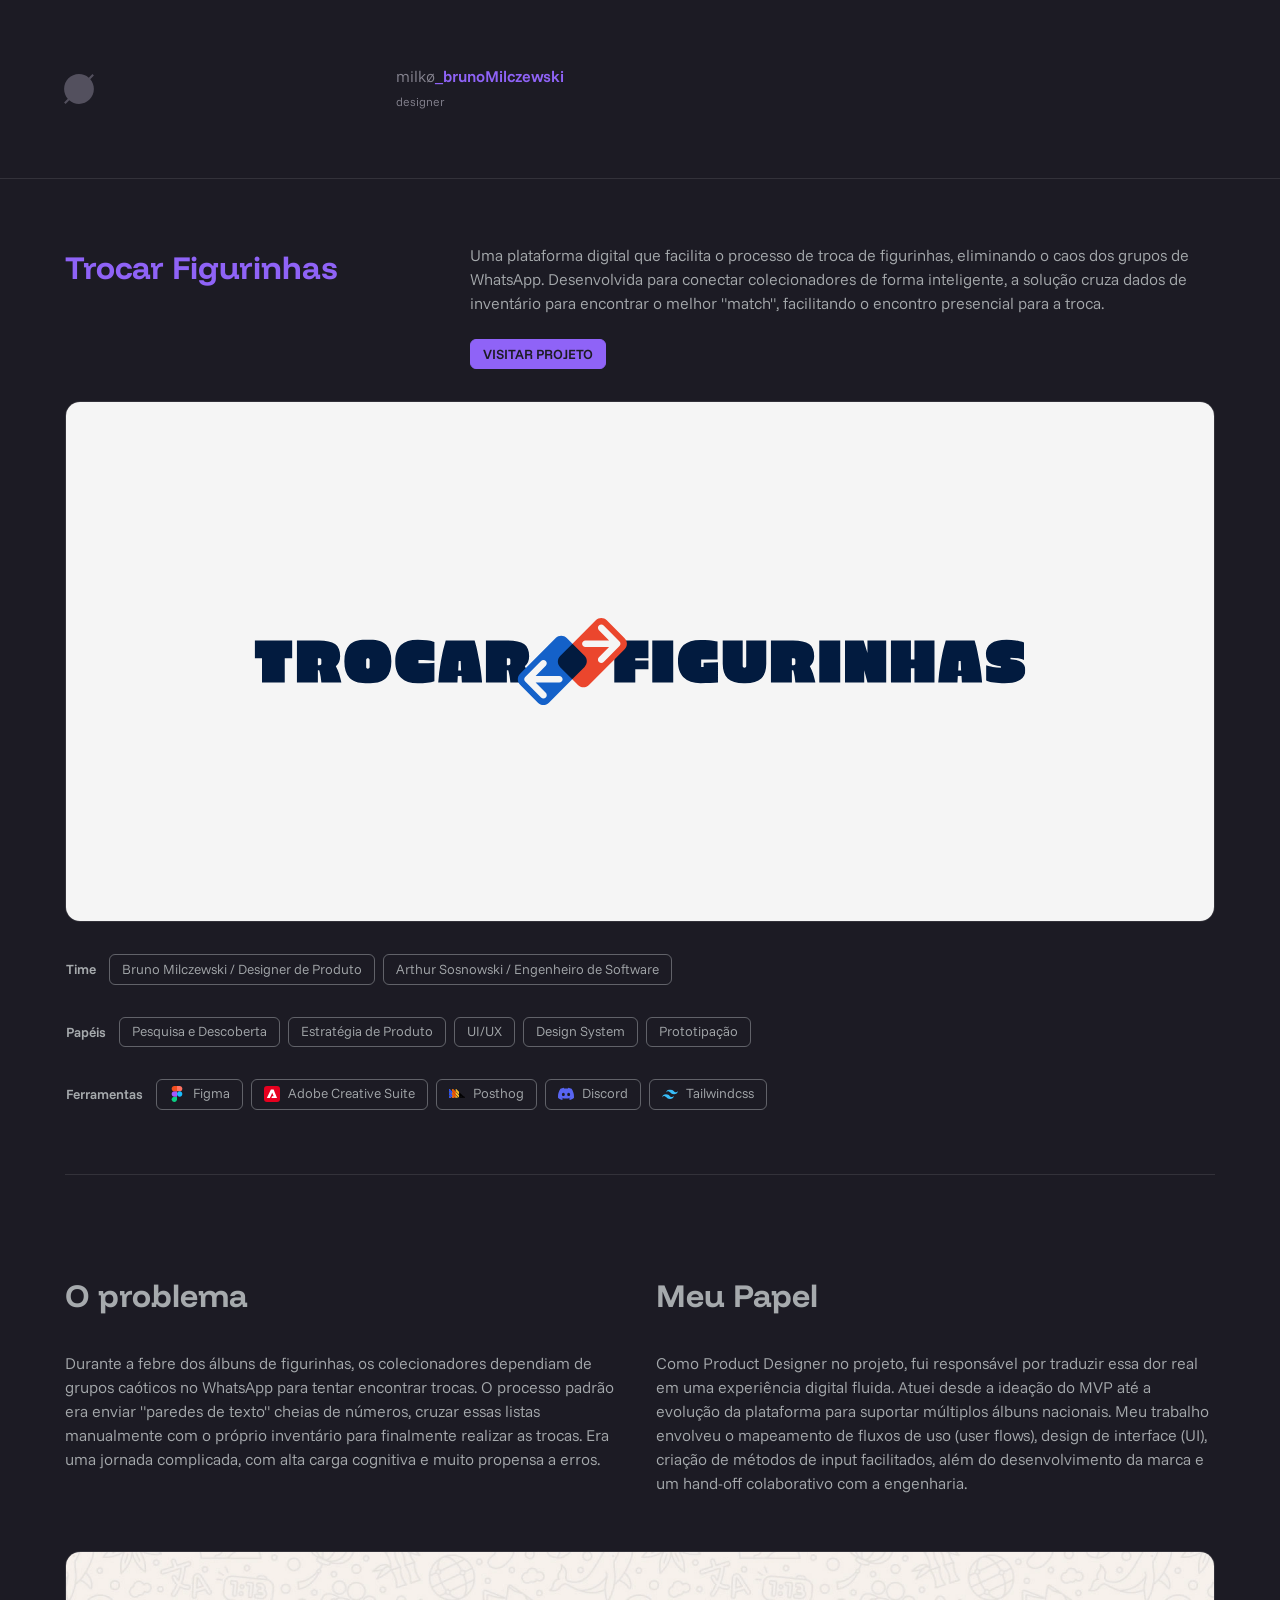
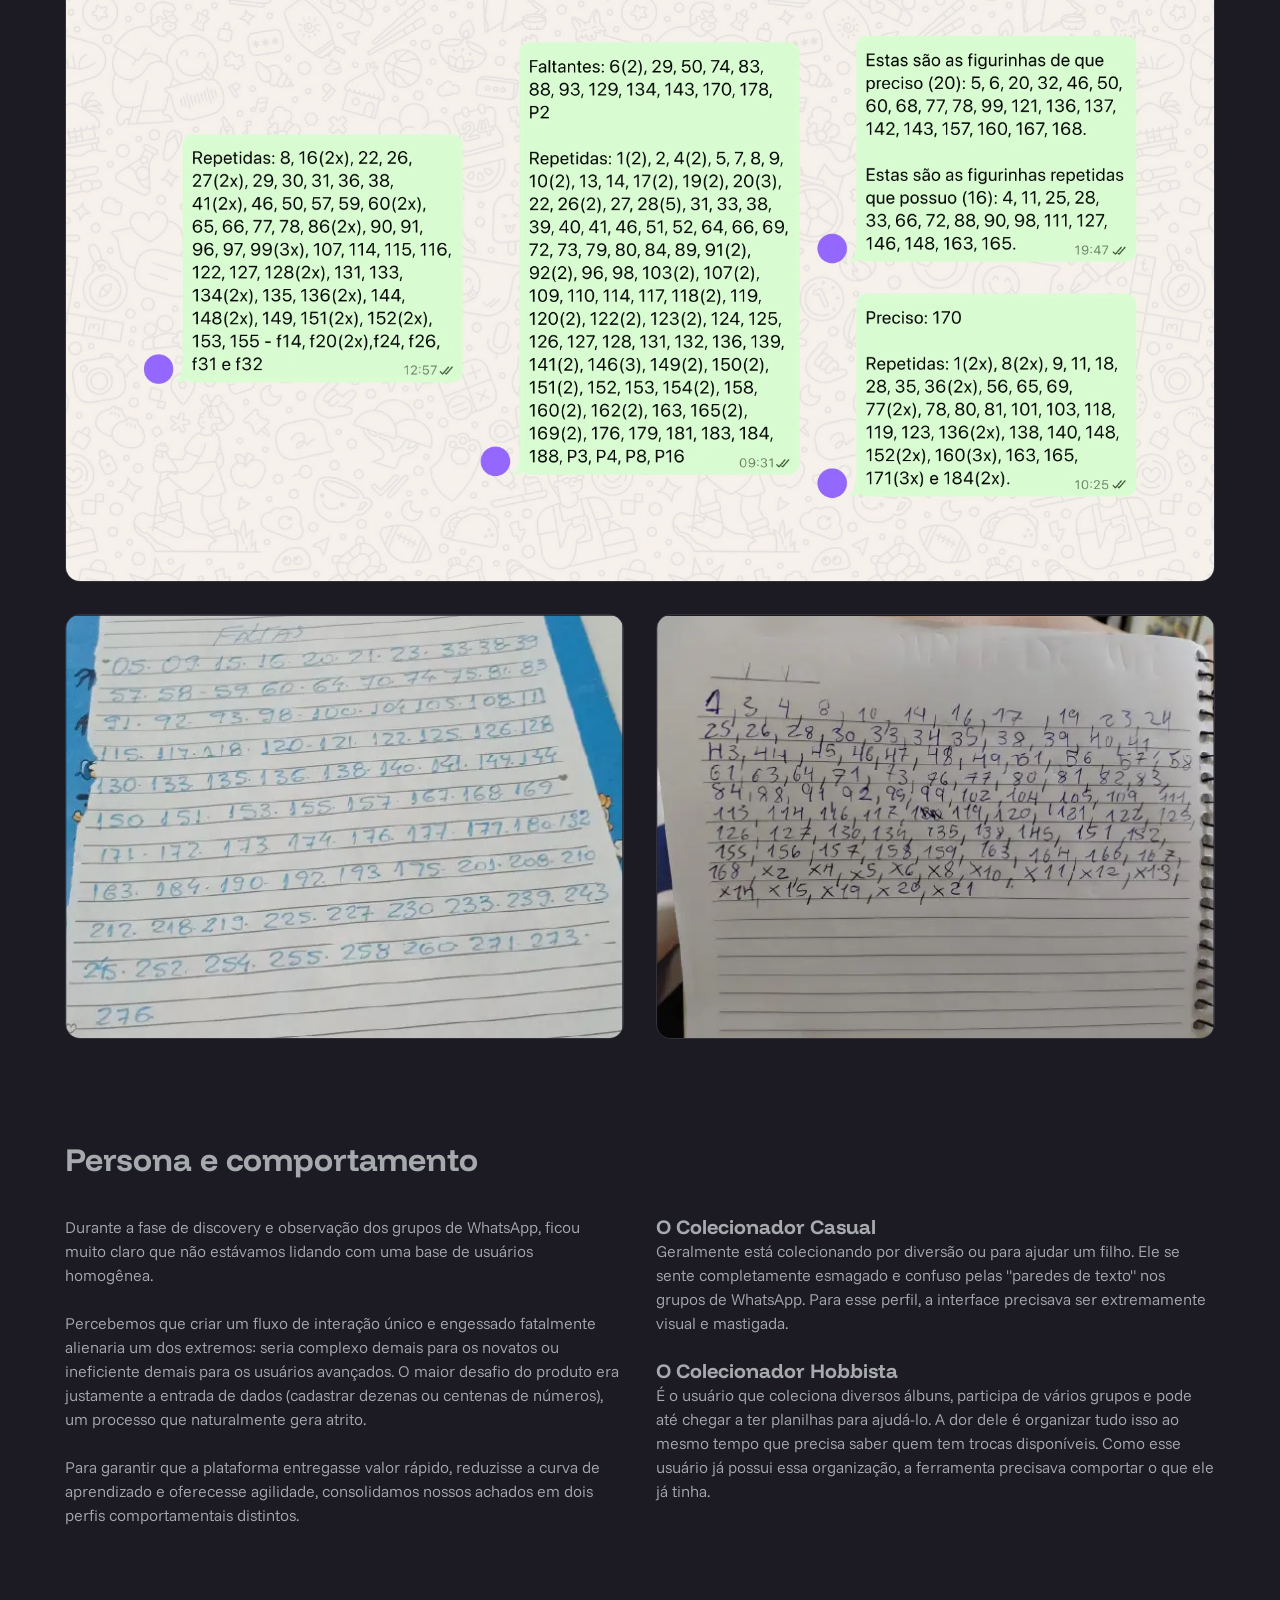
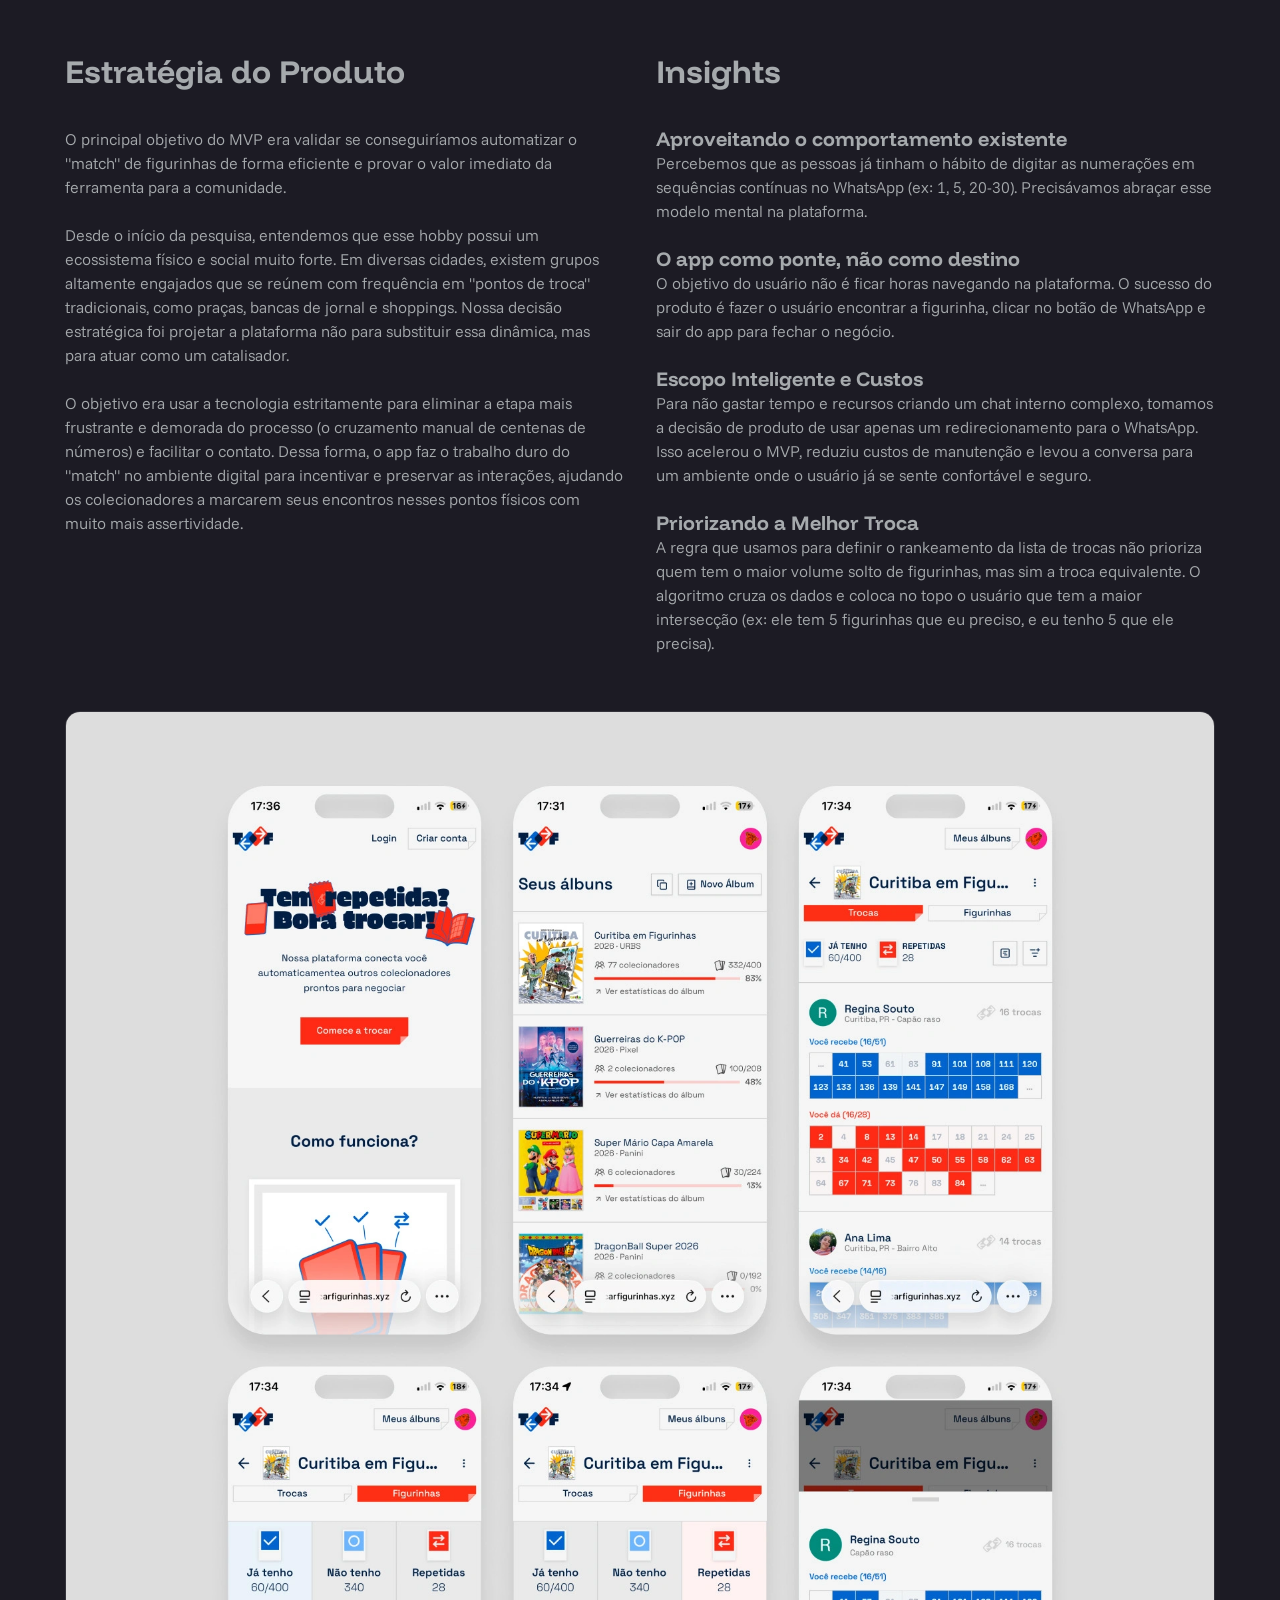
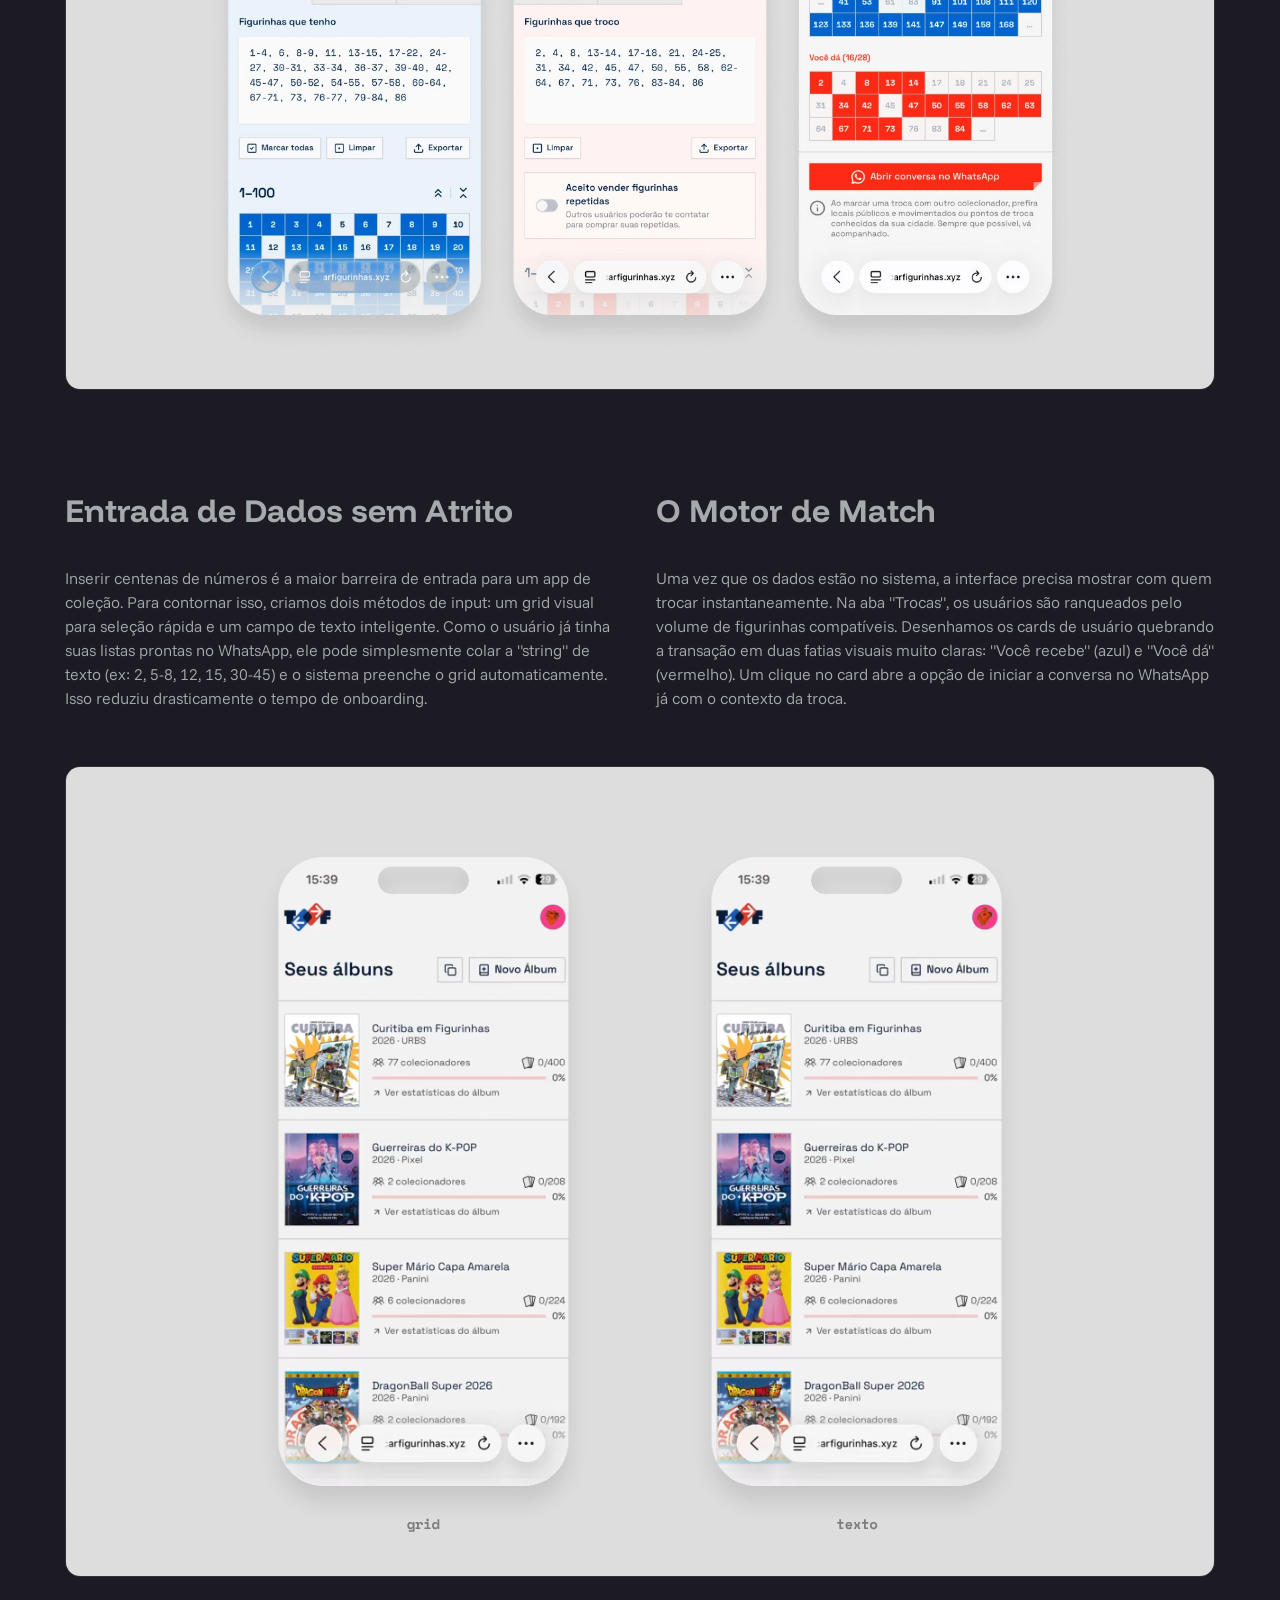
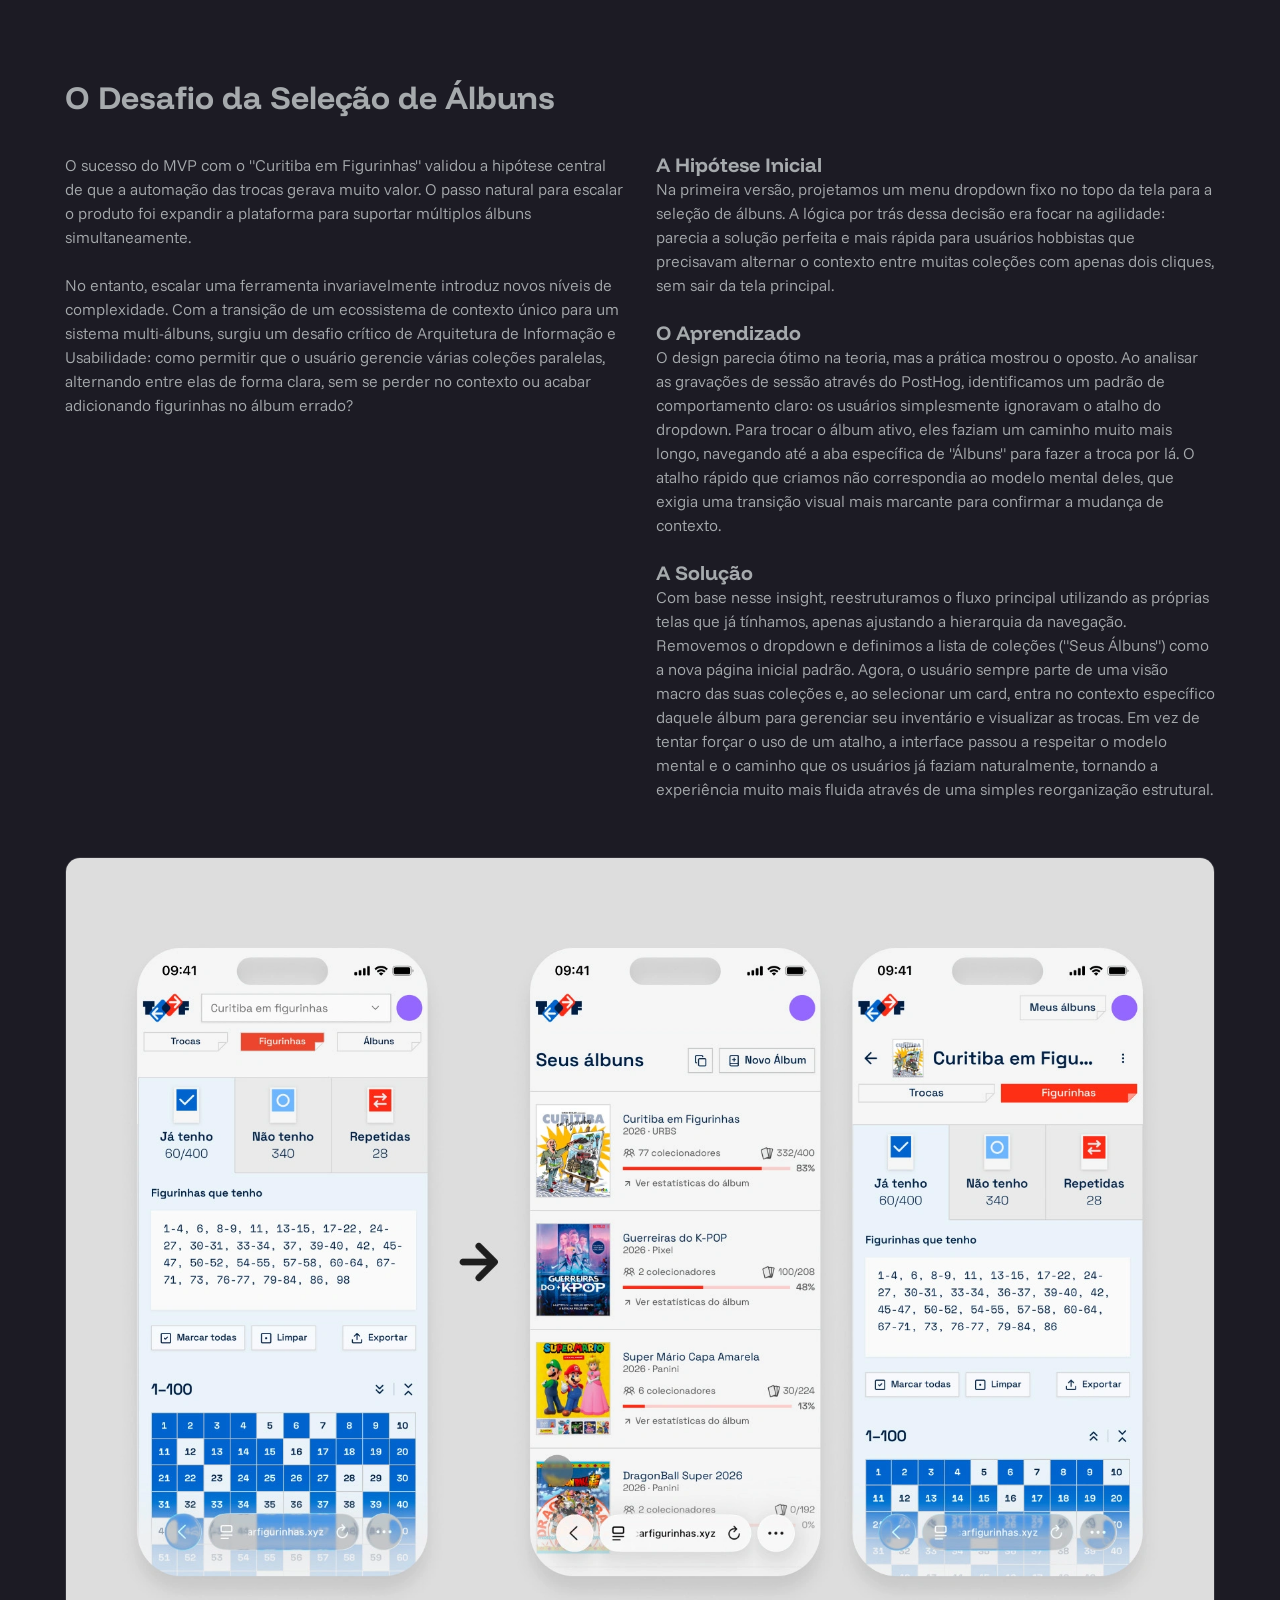
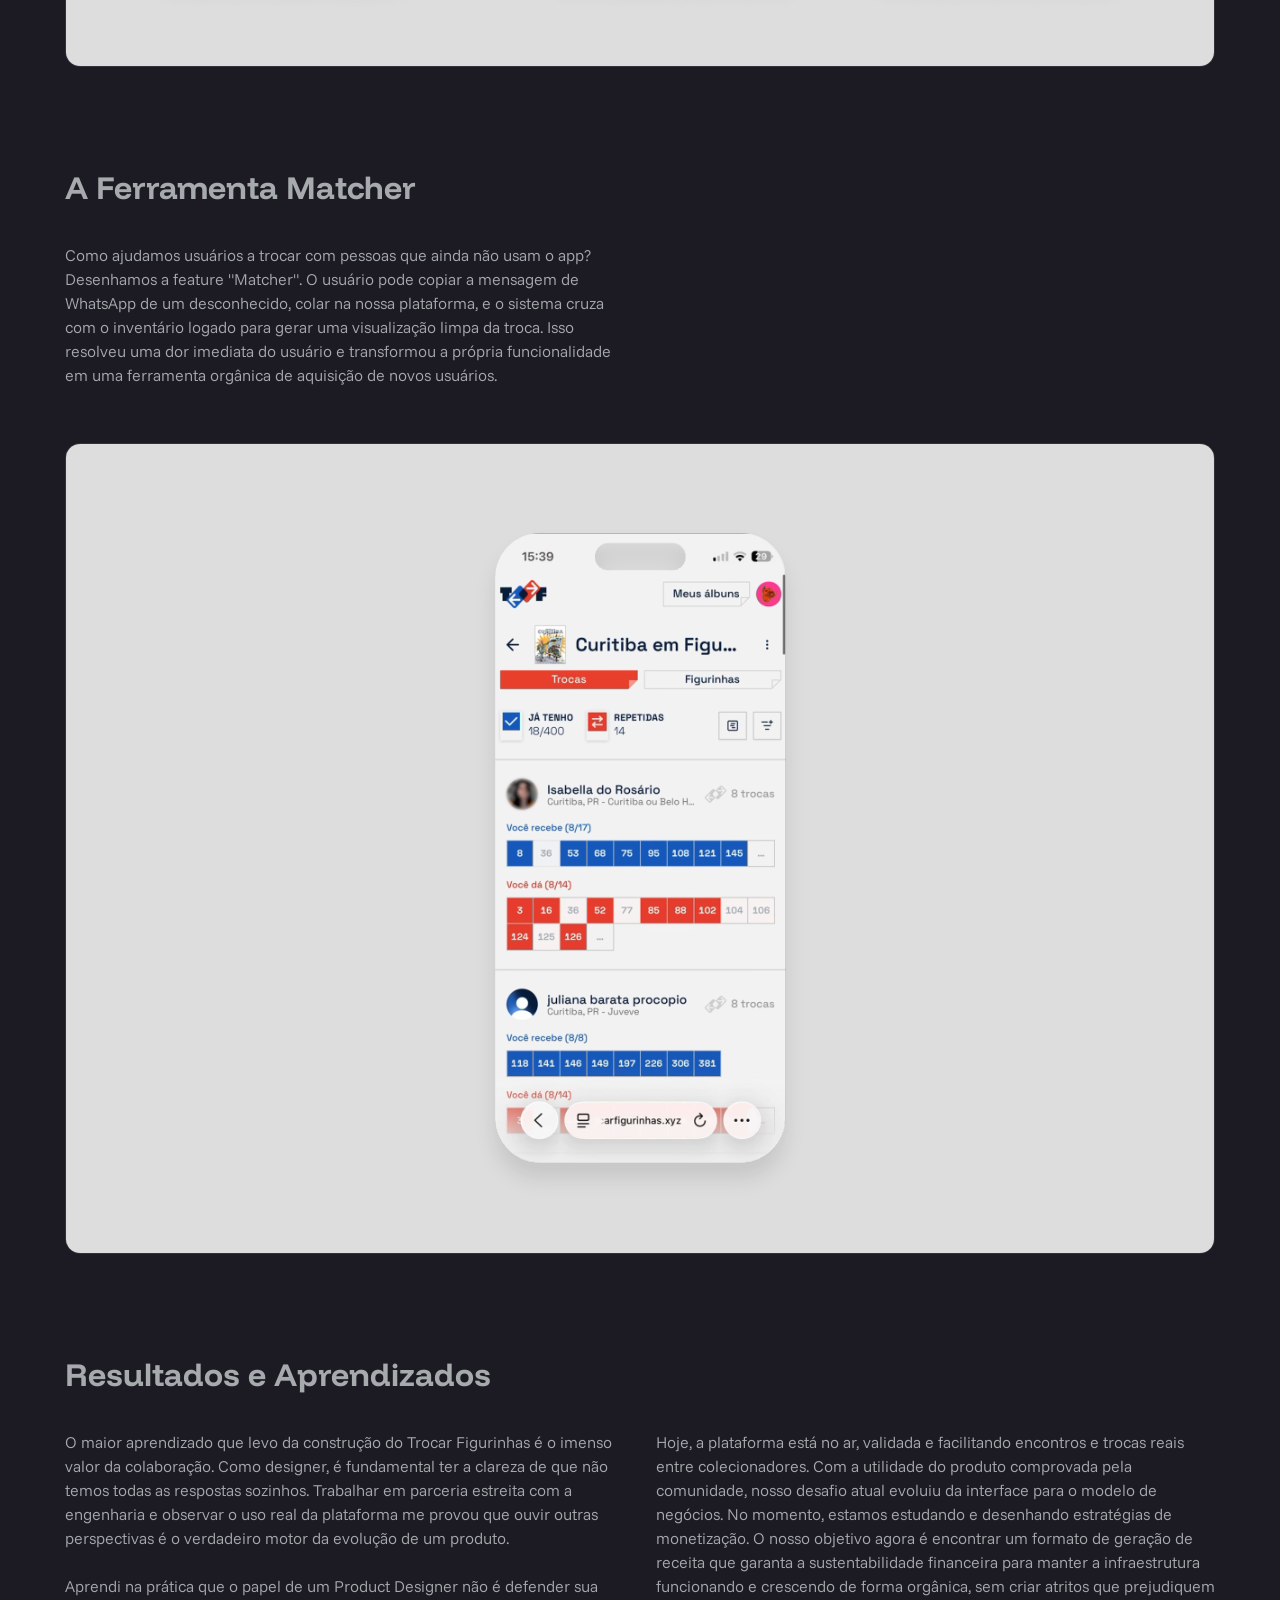
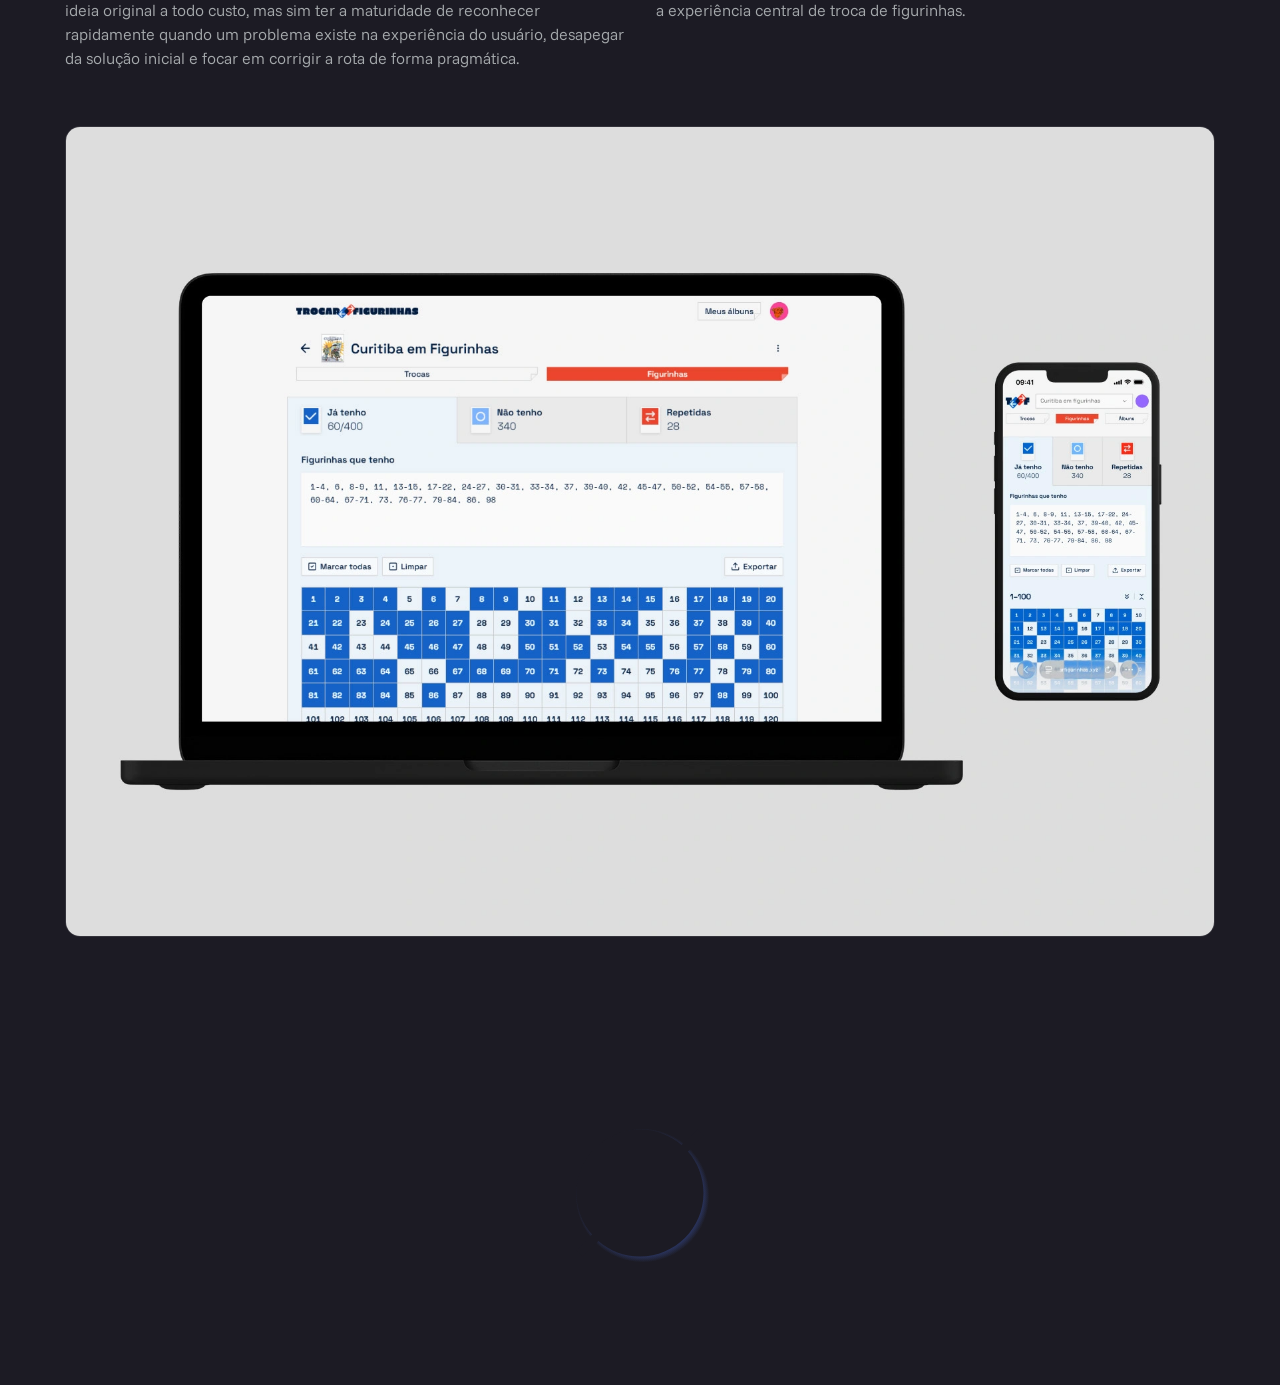
==== commit d05d637a: "Atualizacao de fontes" ====
--- a/trocarfigurinhas.html
+++ b/trocarfigurinhas.html
@@ -129,37 +129,30 @@
     <div class="meta-row">
       <span class="meta-label">Time</span>
       <div class="meta-content">
-        <span class="badge badge-outline">Bruno Milczewski / Designer de Produto</span>
-        <span class="badge badge-outline">Arthur Sosnowski / Engenheiro de Software</span>
+        <div class="badge badge-outline"><span>Bruno Milczewski / Designer de Produto</span></div>
+        <div class="badge badge-outline"><span>Arthur Sosnowski / Engenheiro de Software</span></div>
       </div>
     </div>
 
     <div class="meta-row">
       <span class="meta-label">Papéis</span>
       <div class="meta-content">
-        <span class="badge">Pesquisa e Descoberta</span>
-        <span class="badge">Estratégia de Produto</span>
-        <span class="badge">UI/UX</span>
-        <span class="badge">Design System</span>
-        <span class="badge">Prototipação</span>
+        <div class="badge"><span>Pesquisa e Descoberta</span></div>
+        <div class="badge"><span>Estratégia de Produto</span></div>
+        <div class="badge"><span>UI/UX</span></div>
+        <div class="badge"><span>Design System</span></div>
+        <div class="badge"><span>Prototipação</span></div>
       </div>
     </div>
 
     <div class="meta-row">
       <span class="meta-label">Ferramentas</span>
       <div class="meta-content">
-        <span class="badge"><img src="images/icons/icon_figma.svg" alt=""> Figma</span>
-        <span class="badge"><img src="images/icons/icon_adobe.svg" alt=""> Adobe Creative Suite</span>
-        <span class="badge"><img src="images/icons/icon_posthog.svg" alt=""> Posthog</span>
-        <span class="badge"><img src="images/icons/icon_discord.svg" alt=""> Discord</span>
-        <span class="badge"><img src="images/icons/icon_tailwindcss.svg" alt=""> Tailwindcss</span>
-      </div>
-    </div>
-
-    <div class="meta-row">
-      <span class="meta-label">Período</span>
-      <div class="meta-content">
-        <span class="badge">Fev 2026 — Atualmente</span>
+        <div class="badge"><img src="images/icons/icon_figma.svg" alt=""> <span>Figma</span></div>
+        <div class="badge"><img src="images/icons/icon_adobe.svg" alt=""> <span>Adobe Creative Suite</span></div>
+        <div class="badge"><img src="images/icons/icon_posthog.svg" alt=""> <span>Posthog</span></div>
+        <div class="badge"><img src="images/icons/icon_discord.svg" alt=""> <span>Discord</span></div>
+        <div class="badge"><img src="images/icons/icon_tailwindcss.svg" alt=""> <span>Tailwindcss</span></div>
       </div>
     </div>
   </section>
--- a/style.css
+++ b/style.css
@@ -5,6 +5,7 @@
 Author: Milkø
 Version: 1
 */
+@import url("https://fonts.googleapis.com/css2?family=Funnel+Display:wght@300..800&family=Funnel+Sans:wght@300..800&display=swap");
 html {
   font-family: sans-serif;
   -webkit-text-size-adjust: 100%;
@@ -197,11 +198,6 @@
 /*---------------------------
 		fonts
 ---------------------------*/
-@font-face {
-  font-family: "GeistMono";
-  src: url("fonts/GeistMonoVariableVF.woff2") format("woff2 supports variations"), url("fonts/GeistMonoVariableVF.woff2") format("woff2-variations");
-  font-weight: 100 1000;
-  font-display: swap; }
 /*---------------------------
 		Globals
 ---------------------------*/
@@ -261,7 +257,8 @@
   margin: 0; }
 
 h1, h2, h3, h4, h5, h6 {
-  margin: 0; }
+  margin: 0;
+  font-family: "Funnel Display", sans-serif; }
 
 html, body {
   background-color: oklch(var(--bg)/100%);
@@ -269,9 +266,11 @@
   padding: 0;
   margin: 0;
   font-size: 16px;
+  font-optical-sizing: auto;
+  font-style: normal;
   -webkit-font-smoothing: antialiased;
-  font-family: "GeistMono", sans-serif;
-  font-weight: 200;
+  font-family: "Funnel Sans", sans-serif;
+  font-weight: 300;
   position: relative;
   width: 100%;
   -webkit-overflow-scrolling: touch; }
@@ -548,110 +547,116 @@
   100% {
     -webkit-transform: rotate(360deg);
     transform: rotate(360deg); } }
-body.trocarFigurinhas nav {
-  border-bottom: 1px solid rgba(255, 255, 255, 0.1);
-  padding-bottom: 64px; }
-body.trocarFigurinhas .wrapperCase {
-  max-width: 1150px;
-  margin: 0 auto;
-  padding: 64px 0; }
-body.trocarFigurinhas .content-block {
-  padding-top: 64px; }
-body.trocarFigurinhas h2, body.trocarFigurinhas h3, body.trocarFigurinhas p {
-  color: oklch(var(--cinzaProj)/100%);
-  margin: 0;
-  padding: 0; }
-body.trocarFigurinhas p {
-  padding-bottom: 1em; }
-body.trocarFigurinhas h2 {
-  font-size: 20px;
-  padding-bottom: 1em; }
-body.trocarFigurinhas h3 {
-  font-size: 16px; }
-body.trocarFigurinhas picture {
-  -webkit-border-radius: 15px;
-  -moz-border-radius: 15px;
-  border-radius: 15px;
-  overflow: hidden;
-  display: block;
-  border: 1px solid rgba(255, 255, 255, 0.1); }
-body.trocarFigurinhas .project-metadata {
-  font-size: 0.85rem;
-  grid-template-columns: auto;
-  border-bottom: 1px solid rgba(255, 255, 255, 0.1);
-  padding-bottom: 64px; }
-body.trocarFigurinhas .meta-row {
-  display: flex;
-  align-items: flex-start;
-  color: oklch(var(--cinzaProj)/100%);
-  max-width: 66%; }
-body.trocarFigurinhas .meta-label {
-  flex-shrink: 0;
-  padding-top: .25rem;
-  padding-right: .75rem;
-  font-weight: 600;
-  line-height: 1.5;
-  border: 1px solid transparent; }
-body.trocarFigurinhas .meta-content {
-  display: flex;
-  flex-wrap: wrap;
-  gap: 8px; }
-body.trocarFigurinhas .badge {
-  display: inline-flex;
-  align-items: center;
-  gap: 8px;
-  padding: .25rem .75rem;
-  background-color: transparent;
-  border: 1px solid oklch(var(--cinzaProj)/50%);
-  -webkit-border-radius: 6px;
-  -moz-border-radius: 6px;
-  border-radius: 6px;
-  line-height: 1.5; }
-body.trocarFigurinhas a.badge {
-  background-color: oklch(var(--roxo)/100%);
-  border: 1px solid oklch(var(--roxo)/100%);
-  color: oklch(var(--bg)/100%);
-  font-weight: 600;
-  text-transform: uppercase;
-  font-size: 0.85rem; }
-  body.trocarFigurinhas a.badge:hover {
-    opacity: 0.8; }
-body.trocarFigurinhas .badge img {
-  width: 16px;
-  height: 16px;
-  object-fit: contain; }
-body.trocarFigurinhas .project-case-study {
-  gap: 32px;
-  grid-template-columns: auto;
-  padding-top: 64px; }
-  body.trocarFigurinhas .project-case-study .project-header {
+body.trocarFigurinhas {
+  line-height: 1.5rem; }
+  body.trocarFigurinhas nav {
+    border-bottom: 1px solid rgba(255, 255, 255, 0.1);
+    padding-bottom: 64px; }
+  body.trocarFigurinhas .wrapperCase {
+    max-width: 1150px;
+    margin: 0 auto;
+    padding: 64px 0; }
+  body.trocarFigurinhas .content-block {
+    padding-top: 64px; }
+  body.trocarFigurinhas h2, body.trocarFigurinhas h3, body.trocarFigurinhas p {
+    color: oklch(var(--cinzaProj)/100%);
+    margin: 0;
+    padding: 0; }
+  body.trocarFigurinhas p {
+    padding-bottom: 1.5rem; }
+  body.trocarFigurinhas h2 {
+    font-size: 2rem;
+    padding-bottom: 1em;
+    line-height: 3rem; }
+  body.trocarFigurinhas h3 {
+    font-size: 1.25rem; }
+  body.trocarFigurinhas picture {
+    -webkit-border-radius: 15px;
+    -moz-border-radius: 15px;
+    border-radius: 15px;
+    overflow: hidden;
+    display: block;
+    border: 1px solid rgba(255, 255, 255, 0.1); }
+  body.trocarFigurinhas .project-metadata {
+    font-size: 0.85rem;
+    grid-template-columns: auto;
+    border-bottom: 1px solid rgba(255, 255, 255, 0.1);
+    padding-bottom: 64px; }
+  body.trocarFigurinhas .meta-row {
+    display: flex;
+    align-items: flex-start;
+    color: oklch(var(--cinzaProj)/100%);
+    max-width: 66%; }
+  body.trocarFigurinhas .meta-label {
+    flex-shrink: 0;
+    padding-top: .25rem;
+    padding-right: .75rem;
+    font-weight: 600;
+    line-height: 1.5;
+    border: 1px solid transparent; }
+  body.trocarFigurinhas .meta-content {
+    display: flex;
+    flex-wrap: wrap;
+    gap: 8px; }
+  body.trocarFigurinhas .badge {
+    display: inline-flex;
+    align-items: center;
+    gap: 8px;
+    padding: .25rem .75rem;
+    background-color: transparent;
+    border: 1px solid oklch(var(--cinzaProj)/50%);
+    -webkit-border-radius: 6px;
+    -moz-border-radius: 6px;
+    border-radius: 6px;
+    line-height: 1.5; }
+    body.trocarFigurinhas .badge span {
+      margin: -0.06rem 0 0.06rem; }
+  body.trocarFigurinhas a.badge {
+    background-color: oklch(var(--roxo)/100%);
+    border: 1px solid oklch(var(--roxo)/100%);
+    color: oklch(var(--bg)/100%);
+    font-weight: 600;
+    text-transform: uppercase;
+    font-size: 0.85rem; }
+    body.trocarFigurinhas a.badge:hover {
+      opacity: 0.8; }
+  body.trocarFigurinhas .badge img {
+    width: 16px;
+    height: 16px;
+    object-fit: contain; }
+  body.trocarFigurinhas .project-case-study {
     gap: 32px;
-    grid-template-columns: 1fr 2fr; }
-    body.trocarFigurinhas .project-case-study .project-header .project-title {
-      font-size: 24px;
-      color: oklch(var(--roxo)/100%);
-      width: 300px; }
-  body.trocarFigurinhas .project-case-study .grid-2-col {
-    grid-template-columns: auto auto;
-    gap: 32px; }
-body.trocarFigurinhas .imgVideo {
-  position: relative; }
-  body.trocarFigurinhas .imgVideo picture {
-    position: relative;
-    z-index: 2; }
-  body.trocarFigurinhas .imgVideo video {
-    position: absolute;
-    z-index: 1;
-    top: 50%;
-    height: 77.9%;
-    transform: translateY(-50%); }
-  body.trocarFigurinhas .imgVideo .videoRight {
-    left: 56.1%; }
-  body.trocarFigurinhas .imgVideo .videoLeft {
-    right: 56.1%; }
-  body.trocarFigurinhas .imgVideo .videoCenter {
-    left: 50%;
-    transform: translate(-50%, -50%); }
+    grid-template-columns: auto;
+    padding-top: 64px; }
+    body.trocarFigurinhas .project-case-study .project-header {
+      gap: 32px;
+      grid-template-columns: 1fr 2fr; }
+      body.trocarFigurinhas .project-case-study .project-header .project-title {
+        line-height: 3rem;
+        font-size: 2rem;
+        color: oklch(var(--roxo)/100%);
+        width: 300px; }
+    body.trocarFigurinhas .project-case-study .grid-2-col {
+      grid-template-columns: 1fr 1fr;
+      gap: 32px; }
+  body.trocarFigurinhas .imgVideo {
+    position: relative; }
+    body.trocarFigurinhas .imgVideo picture {
+      position: relative;
+      z-index: 2; }
+    body.trocarFigurinhas .imgVideo video {
+      position: absolute;
+      z-index: 1;
+      top: 50%;
+      height: 77.9%;
+      transform: translateY(-50%); }
+    body.trocarFigurinhas .imgVideo .videoRight {
+      left: 56.1%; }
+    body.trocarFigurinhas .imgVideo .videoLeft {
+      right: 56.1%; }
+    body.trocarFigurinhas .imgVideo .videoCenter {
+      left: 50%;
+      transform: translate(-50%, -50%); }
 
 @media (prefers-reduced-motion: reduce) {
   .grad01, .grad02, .grad03 {
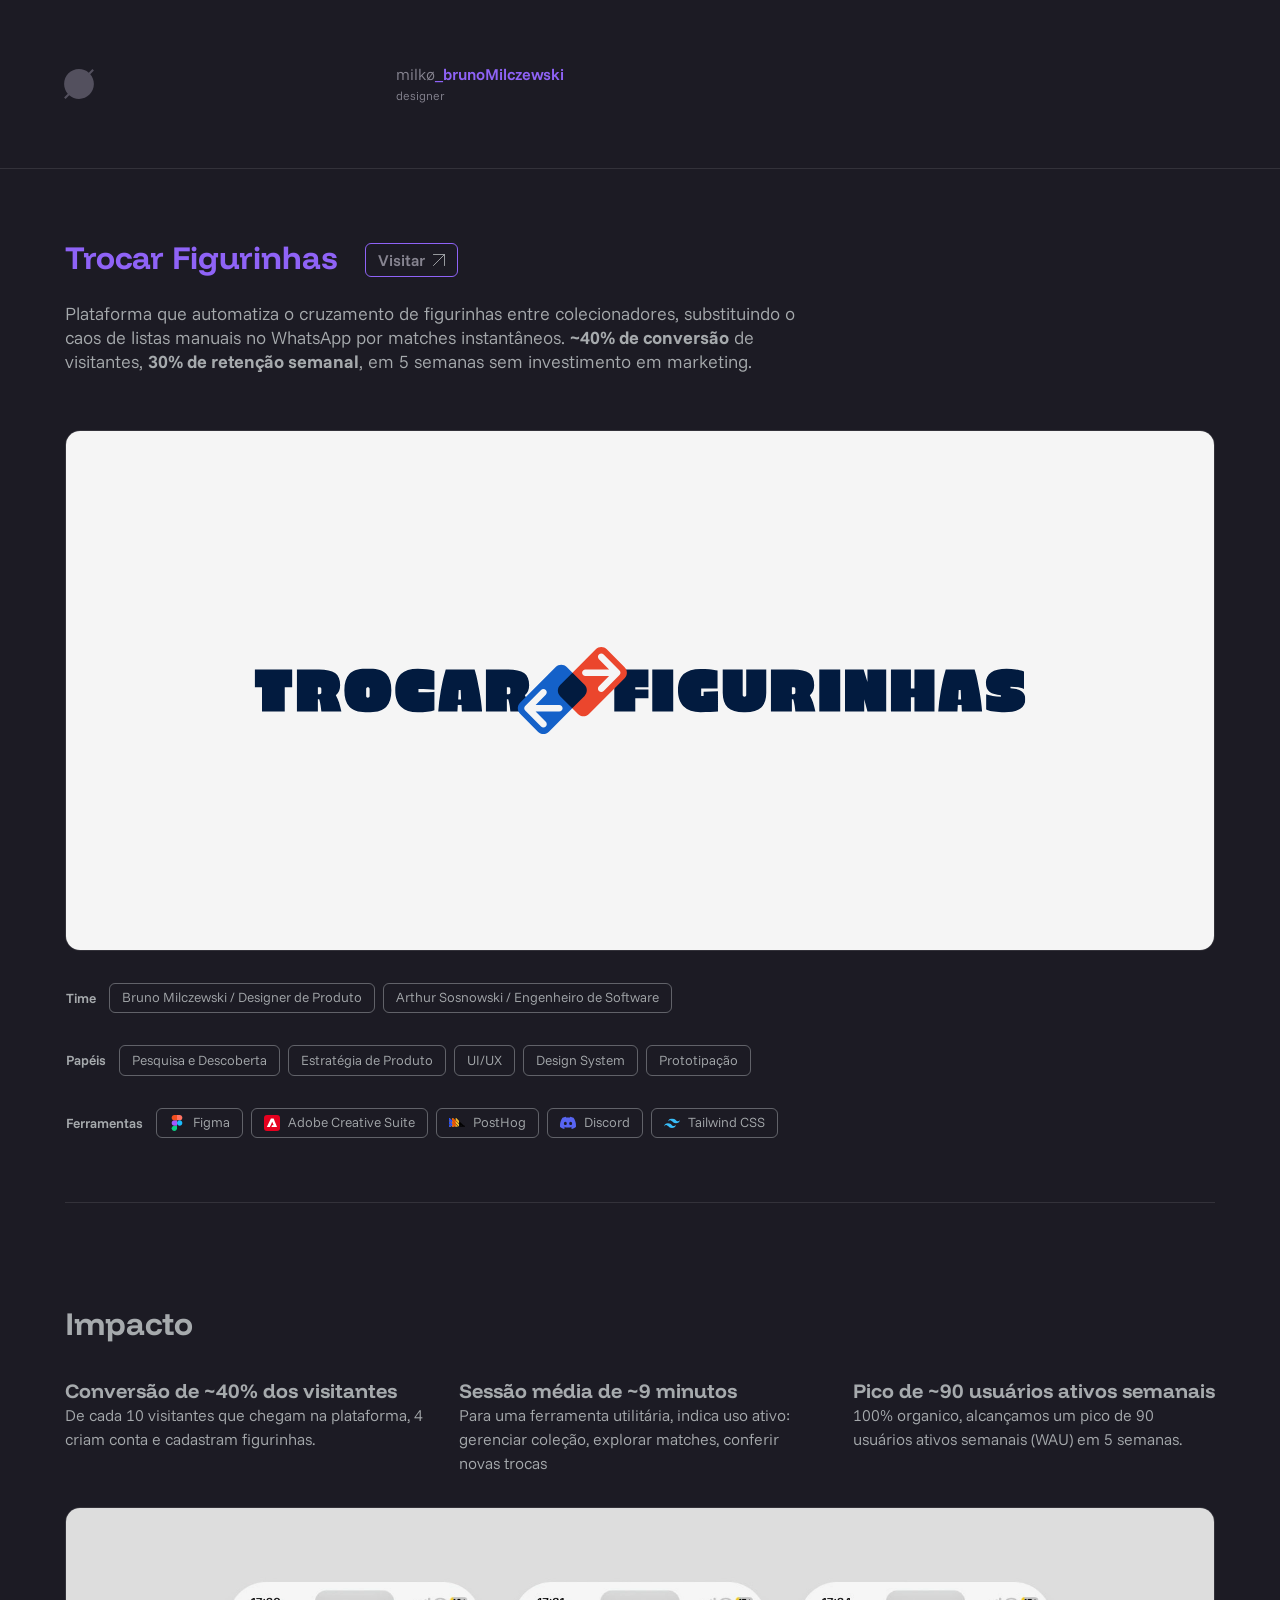
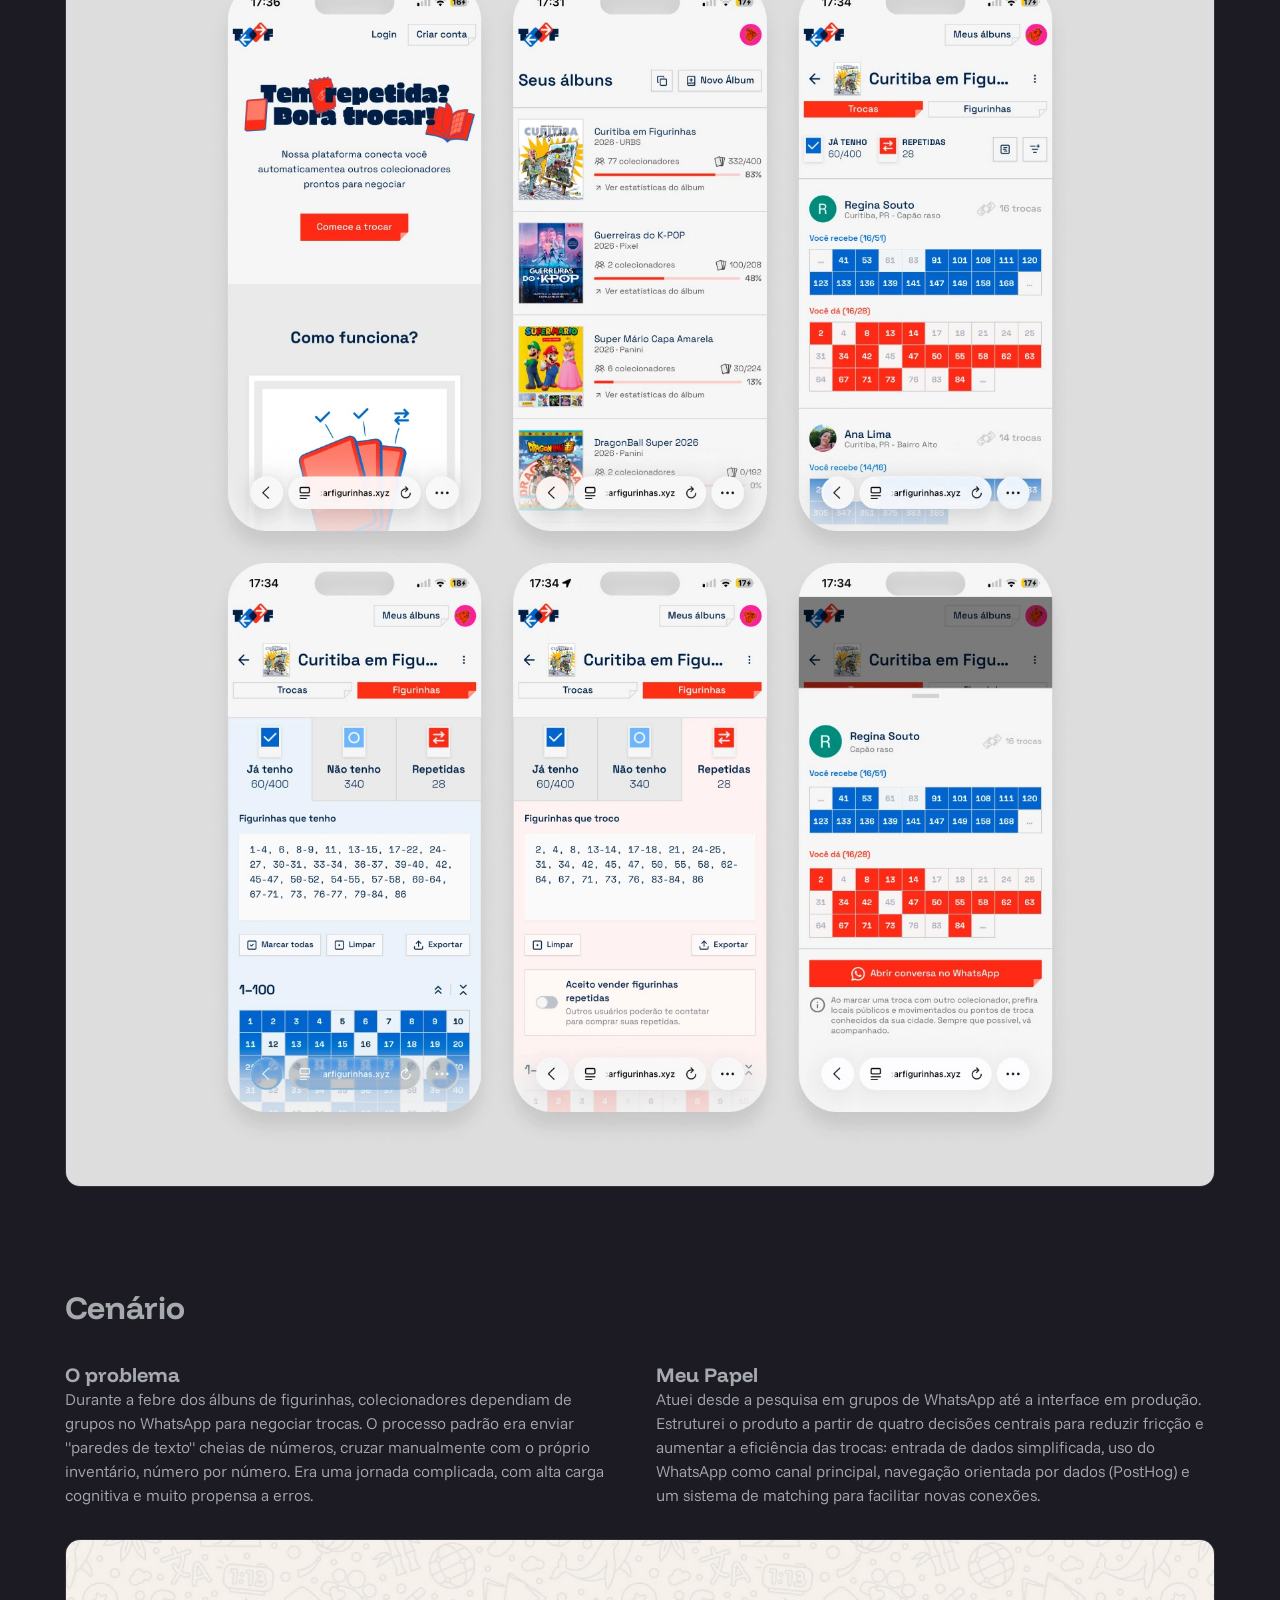
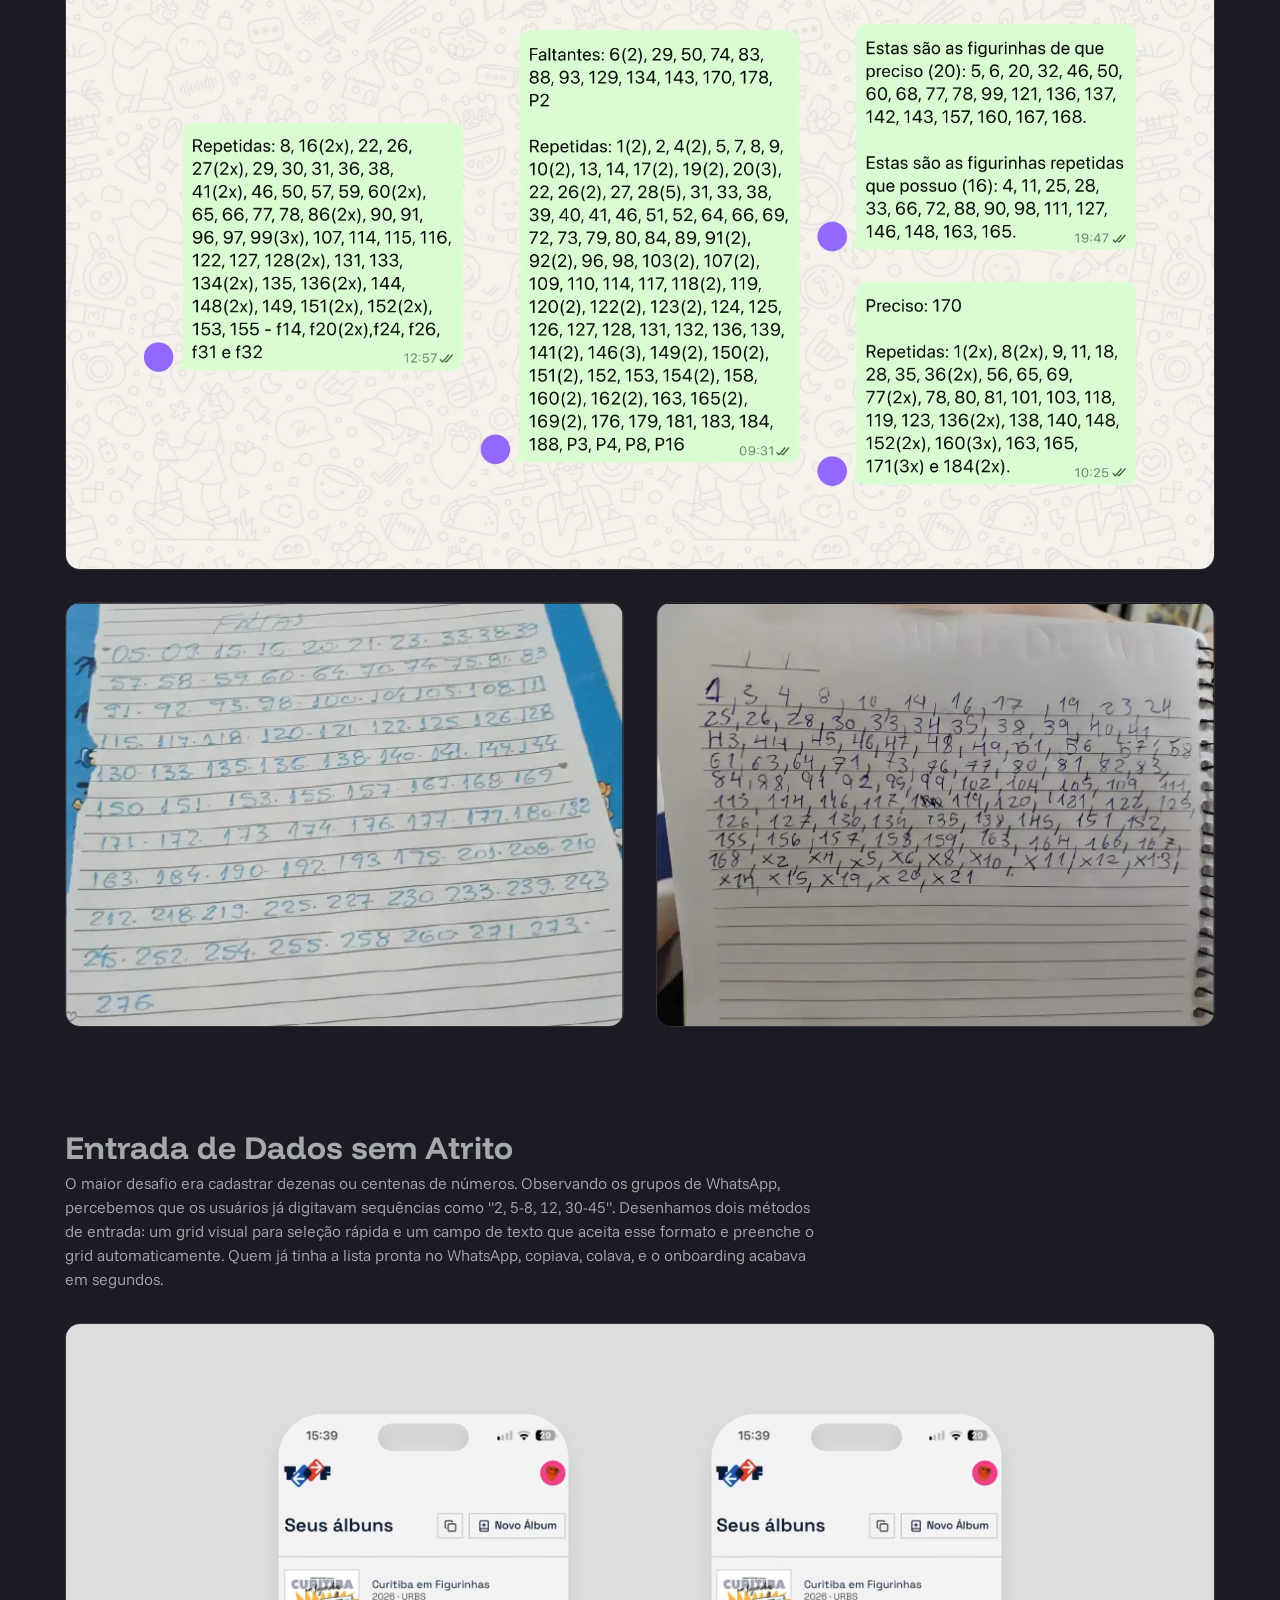
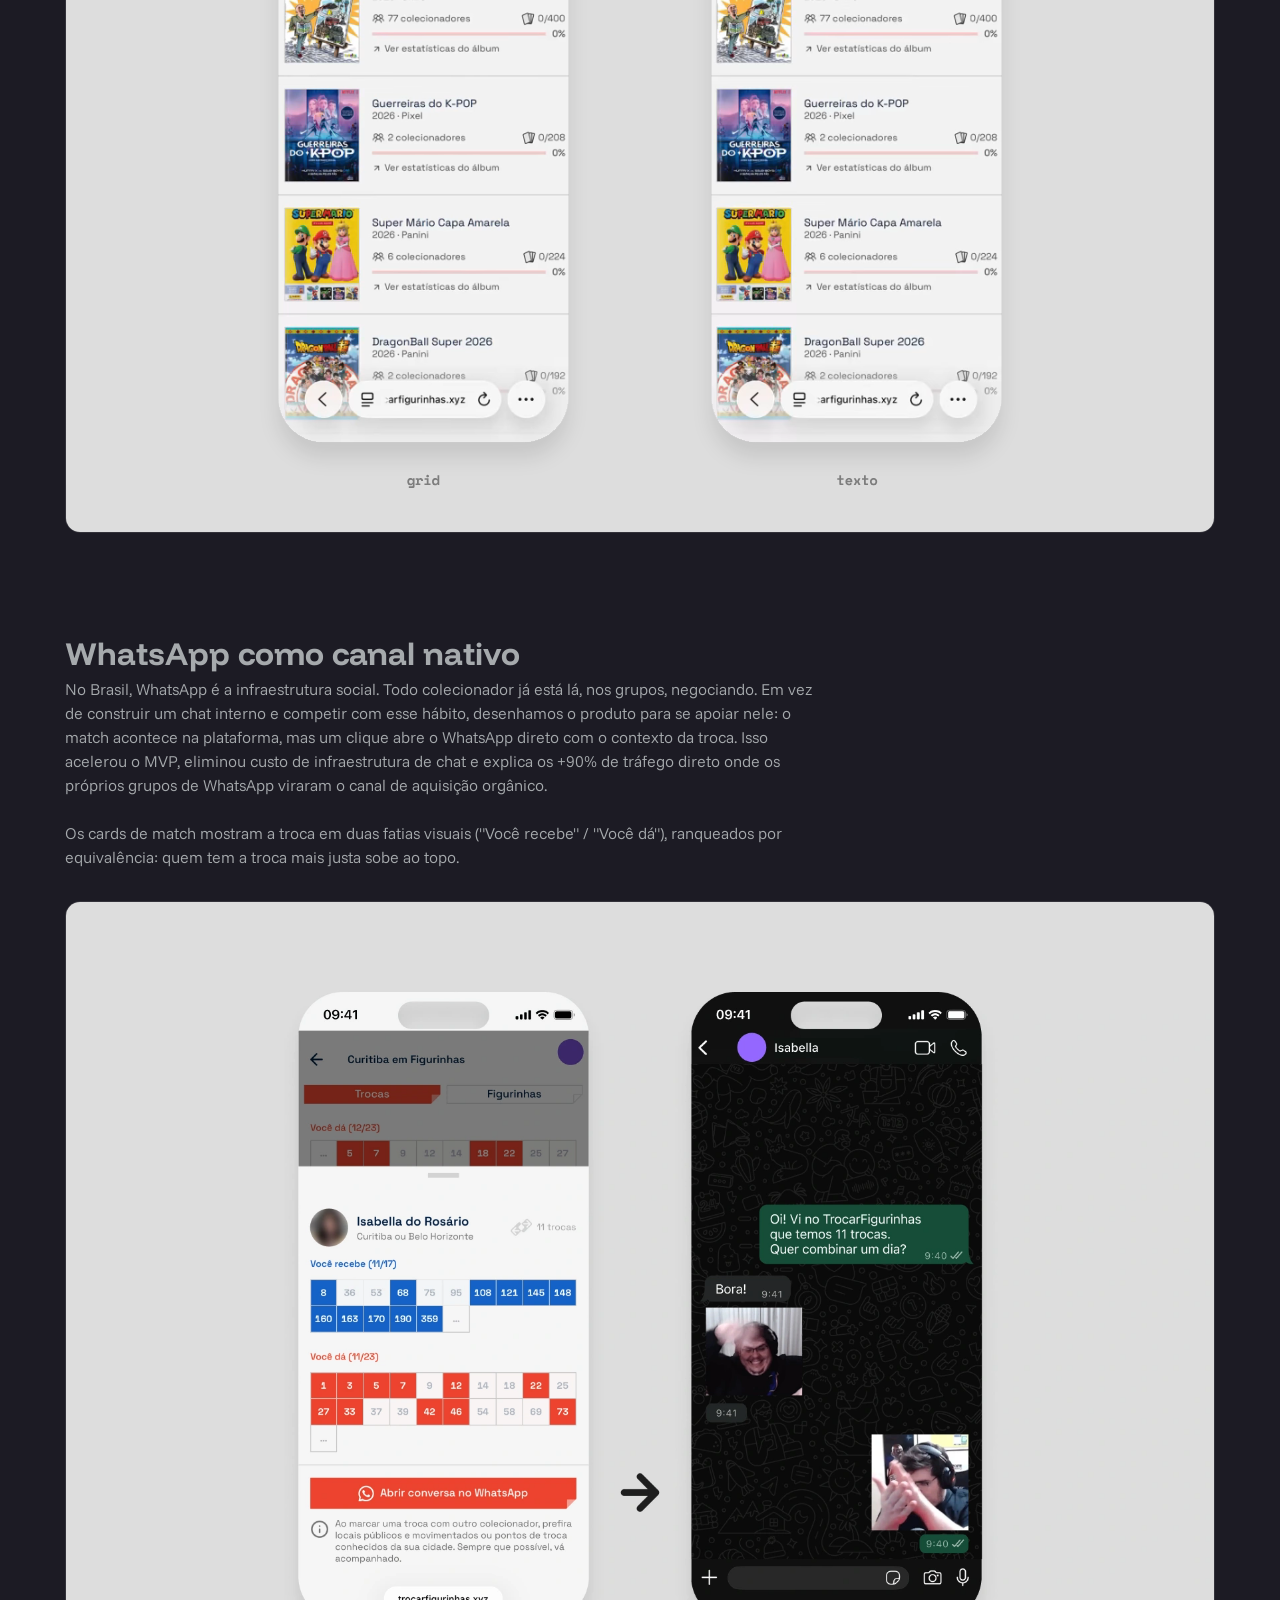
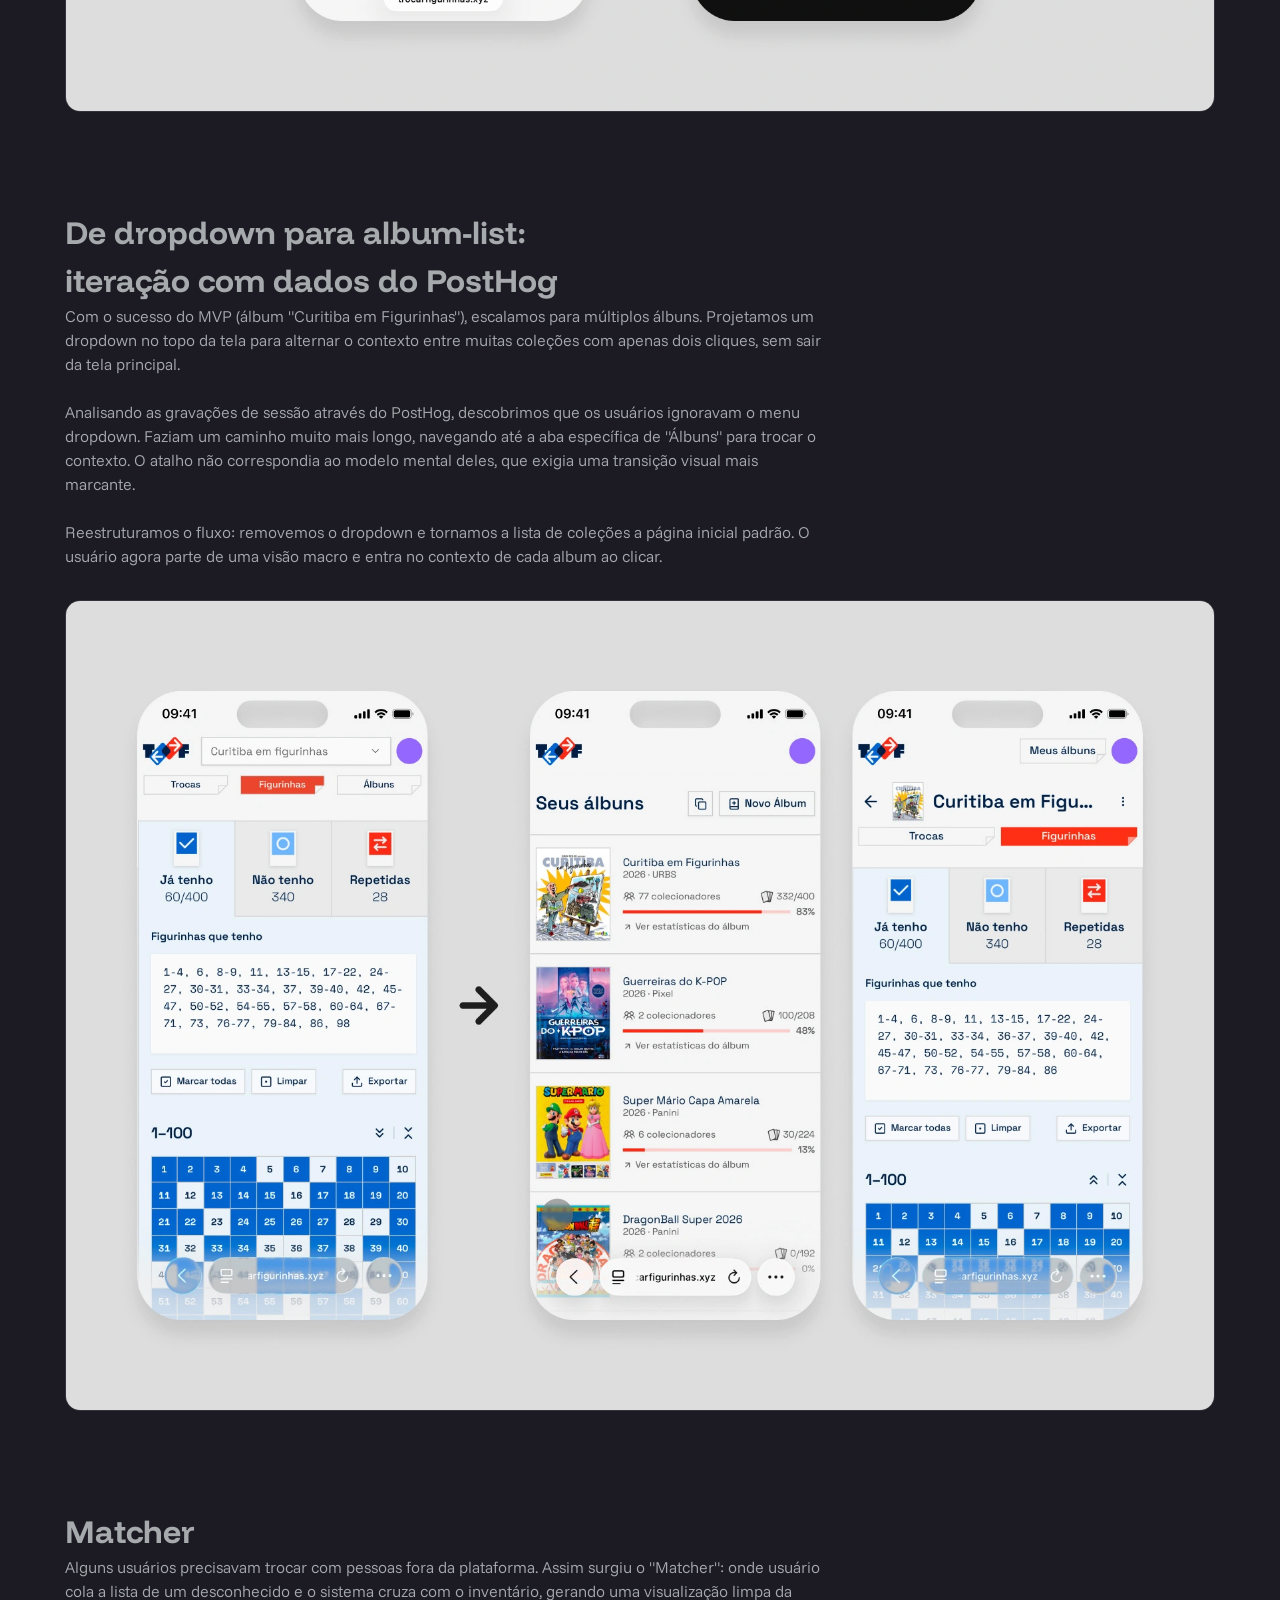
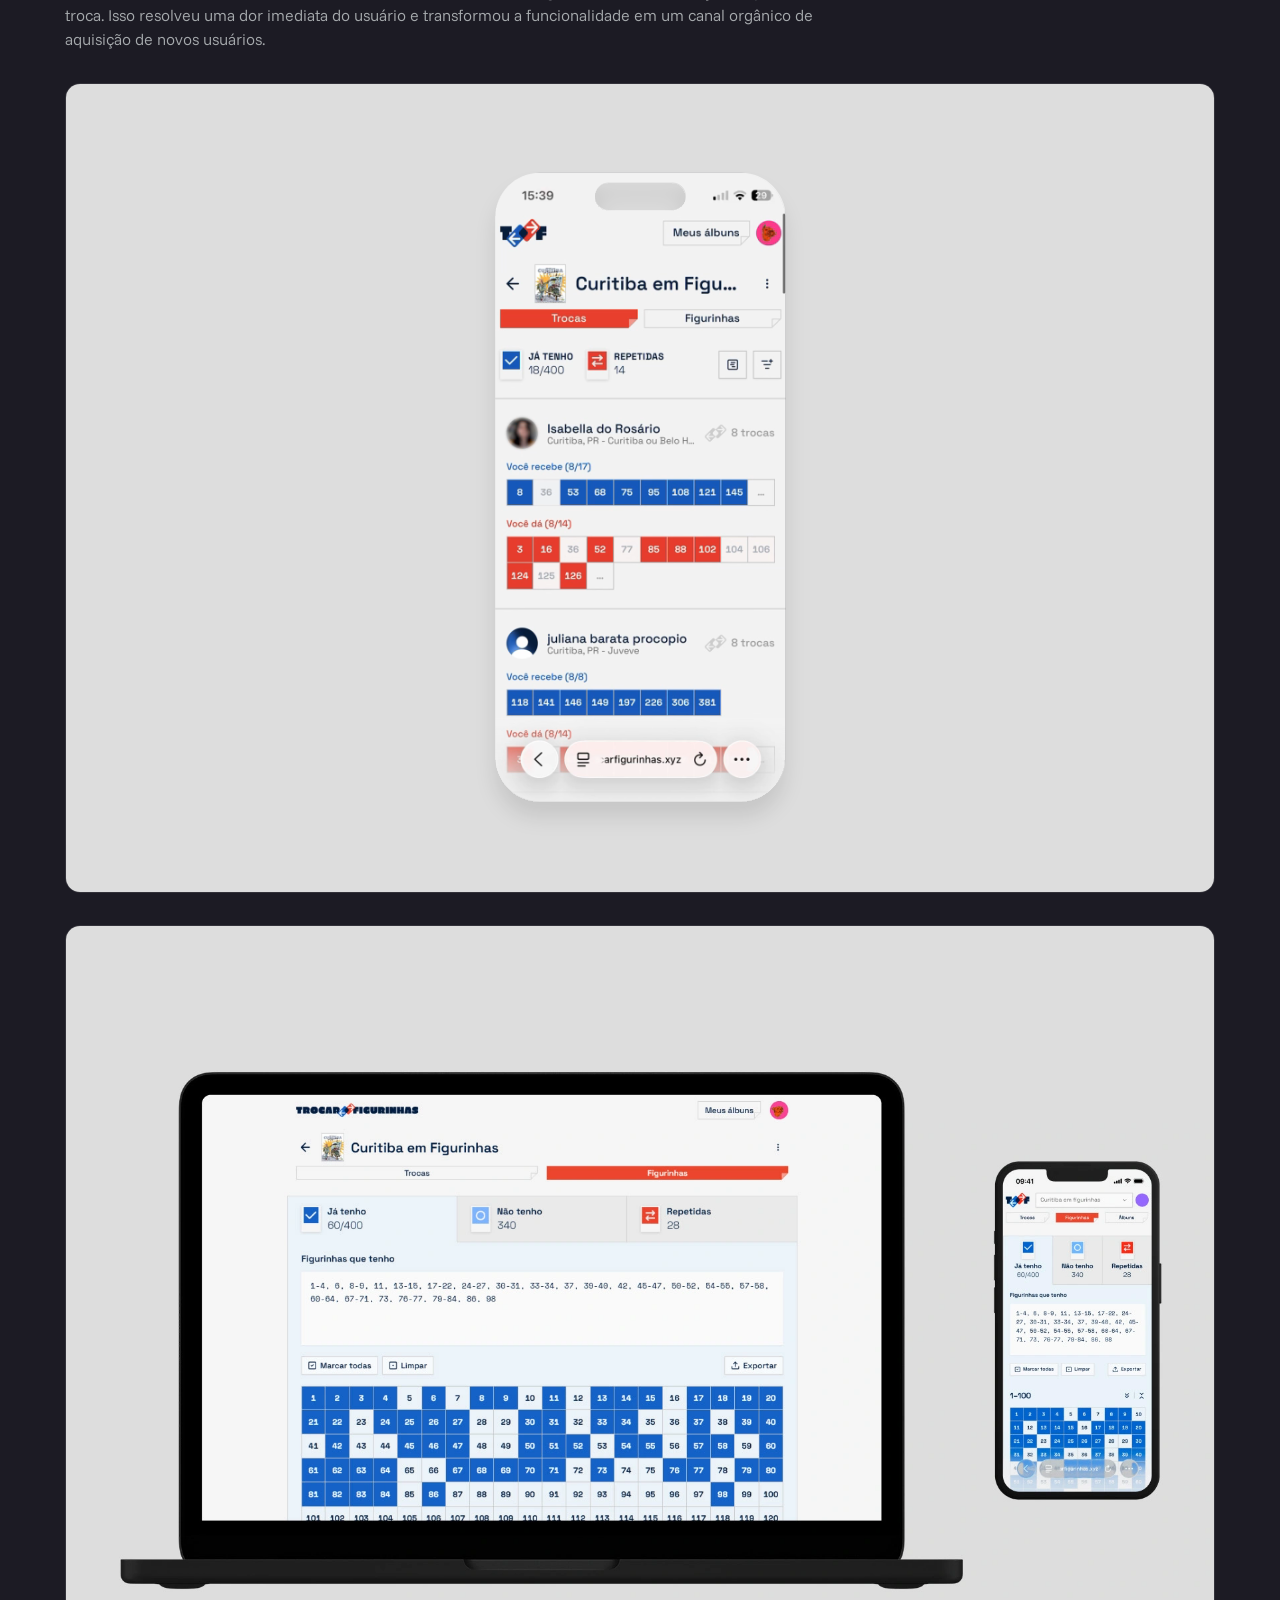
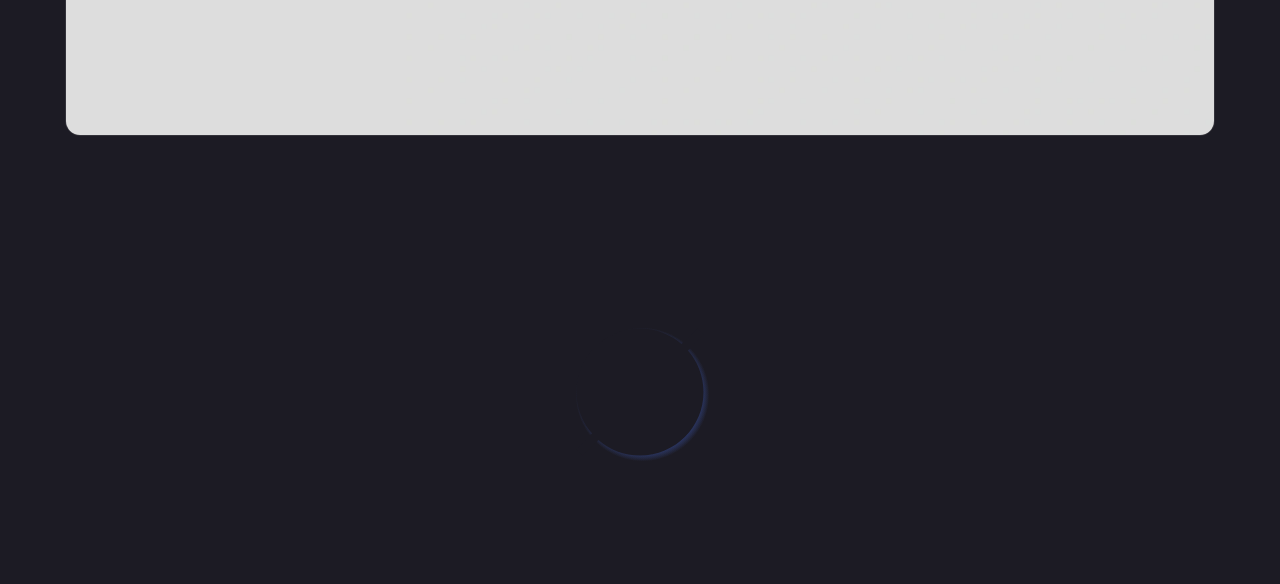
==== commit a88a1a18: "renomear arquivos" ====
--- a/trocarfigurinhas.html
+++ b/trocarfigurinhas.html
@@ -107,15 +107,19 @@
 					
 <main class="project-case-study wrapperCase grid">
   
-  <header class="project-header grid">
-    <div class="header-left">
-      <h1 class="project-title">Trocar Figurinhas</h1>
-    </div>
-    <div class="header-right">
+  <header class="project-header grid grid-3-col">
+    <div class="project-title flexbox block-left">
+    	<h1 >Trocar Figurinhas</h1>
+    	<a href="https://trocarfigurinhas.xyz" target="_blank" class="badge">
+    		<span>Visitar</span>
+    		<img src="images/icons/icon_arrow.svg" alt="">
+    	</a>
+    </div>
+    
+    <div class="header-right block-left">
       <p class="project-intro">
-        Uma plataforma digital que facilita o processo de troca de figurinhas, eliminando o caos dos grupos de WhatsApp. Desenvolvida para conectar colecionadores de forma inteligente, a solução cruza dados de inventário para encontrar o melhor "match", facilitando o encontro presencial para a troca.
+       Plataforma que automatiza o cruzamento de figurinhas entre colecionadores, substituindo o caos de listas manuais no WhatsApp por matches instantâneos. <b>~40% de conversão</b> de visitantes, <b>30% de retenção semanal</b>, em 5 semanas sem investimento em marketing.
       </p>
-      <a href="https://trocarfigurinhas.xyz" target="_blank" class="badge">Visitar projeto</a>
     </div>
   </header>
 
@@ -125,8 +129,8 @@
 	  <img src="images/trocarFigurinhas/01.jpg" alt="Logo Trocar Figurinhas" fetchpriority="high">
 	</picture>
 
-  <section class="project-metadata container grid">
-    <div class="meta-row">
+  <section class="project-metadata container grid grid-3-col">
+    <div class="meta-row block-left">
       <span class="meta-label">Time</span>
       <div class="meta-content">
         <div class="badge badge-outline"><span>Bruno Milczewski / Designer de Produto</span></div>
@@ -134,7 +138,7 @@
       </div>
     </div>
 
-    <div class="meta-row">
+    <div class="meta-row block-left">
       <span class="meta-label">Papéis</span>
       <div class="meta-content">
         <div class="badge"><span>Pesquisa e Descoberta</span></div>
@@ -145,27 +149,51 @@
       </div>
     </div>
 
-    <div class="meta-row">
+    <div class="meta-row block-left">
       <span class="meta-label">Ferramentas</span>
       <div class="meta-content">
         <div class="badge"><img src="images/icons/icon_figma.svg" alt=""> <span>Figma</span></div>
         <div class="badge"><img src="images/icons/icon_adobe.svg" alt=""> <span>Adobe Creative Suite</span></div>
-        <div class="badge"><img src="images/icons/icon_posthog.svg" alt=""> <span>Posthog</span></div>
+        <div class="badge"><img src="images/icons/icon_posthog.svg" alt=""> <span>PostHog</span></div>
         <div class="badge"><img src="images/icons/icon_discord.svg" alt=""> <span>Discord</span></div>
-        <div class="badge"><img src="images/icons/icon_tailwindcss.svg" alt=""> <span>Tailwindcss</span></div>
-      </div>
-    </div>
-  </section>
+        <div class="badge"><img src="images/icons/icon_tailwindcss.svg" alt=""> <span>Tailwind CSS</span></div>
+      </div>
+    </div>
+  </section>
+
+  <section class="content-block container">
+    <div class="grid grid-3-col">
+    	<h2>Impacto</h2>
+    	<div class="col-1">
+        <h3>Conversão de ~40% dos visitantes</h3>
+        <p>De cada 10 visitantes que chegam na plataforma, 4 criam conta e cadastram figurinhas.</p>
+      </div>
+      <div class="col-1">
+        <h3>Sessão média de ~9 minutos</h3>
+        <p>Para uma ferramenta utilitária, indica uso ativo: gerenciar coleção, explorar matches, conferir novas trocas</p>
+      </div>
+      <div class="col-1">
+        <h3>Pico de ~90 usuários ativos semanais</h3>
+        <p>100% organico, alcançamos um pico de 90 usuários ativos semanais (WAU) em 5 semanas.</p>
+      </div>
+    </div>
+  </section>
+
+  <picture class="image-container container">
+	  <source srcset="images/trocarFigurinhas/03.webp" type="image/webp">
+	  <img src="images/trocarFigurinhas/03.jpg" alt="Esquema visual demonstrando a jornada do usuário no app: começa na inserção rápida de figurinhas, passa pelo filtro de matches inteligentes e termina na conexão real através do WhatsApp." fetchpriority="low" loading="lazy">
+	</picture>
 
   <section class="content-block container">
     <div class="grid grid-2-col">
-      <div class="block-left">
-        <h2>O problema</h2>
-        <p>Durante a febre dos álbuns de figurinhas, os colecionadores dependiam de grupos caóticos no WhatsApp para tentar encontrar trocas. O processo padrão era enviar "paredes de texto" cheias de números, cruzar essas listas manualmente com o próprio inventário para finalmente realizar as trocas. Era uma jornada complicada, com alta carga cognitiva e muito propensa a erros.</p>
+    	<h2>Cenário</h2> 
+      <div class="block-left">
+        <h3>O problema</h3>
+        <p>Durante a febre dos álbuns de figurinhas, colecionadores dependiam de grupos no WhatsApp para negociar trocas. O processo padrão era enviar "paredes de texto" cheias de números, cruzar manualmente com o próprio inventário, número por número. Era uma jornada complicada, com alta carga cognitiva e muito propensa a erros.</p>
       </div>
       <div class="block-right">
-        <h2>Meu Papel</h2>
-        <p>Como Product Designer no projeto, fui responsável por traduzir essa dor real em uma experiência digital fluida. Atuei desde a ideação do MVP até a evolução da plataforma para suportar múltiplos álbuns nacionais. Meu trabalho envolveu o mapeamento de fluxos de uso (user flows), design de interface (UI), criação de métodos de input facilitados, além do desenvolvimento da marca e um hand-off colaborativo com a engenharia.</p>
+        <h3>Meu Papel</h3>
+        <p>Atuei desde a pesquisa em grupos de WhatsApp até a interface em produção. Estruturei o produto a partir de quatro decisões centrais para reduzir fricção e aumentar a eficiência das trocas: entrada de dados simplificada, uso do WhatsApp como canal principal, navegação orientada por dados (PostHog) e um sistema de matching para facilitar novas conexões.</p>
       </div>
     </div>
   </section>
@@ -186,66 +214,10 @@
 	</div>
 
   <section class="content-block container">
-    <div class="grid grid-2-col">
-      <div class="block-left">
-        <h2>Persona e comportamento</h2>
-        <p>Durante a fase de discovery e observação dos grupos de WhatsApp, ficou muito claro que não estávamos lidando com uma base de usuários homogênea.</p>
-        <p>Percebemos que criar um fluxo de interação único e engessado fatalmente alienaria um dos extremos: seria complexo demais para os novatos ou ineficiente demais para os usuários avançados. O maior desafio do produto era justamente a entrada de dados (cadastrar dezenas ou centenas de números), um processo que naturalmente gera atrito.</p>
-        <p>Para garantir que a plataforma entregasse valor rápido, reduzisse a curva de aprendizado e oferecesse agilidade, consolidamos nossos achados em dois perfis comportamentais distintos.</p>
-      </div>
-      <div class="block-right">
-      	<h2 class="hidden-title">&nbsp;</h2>
-        <h3>O Colecionador Casual</h3>
-        <p>Geralmente está colecionando por diversão ou para ajudar um filho. Ele se sente completamente esmagado e confuso pelas "paredes de texto" nos grupos de WhatsApp. Para esse perfil, a interface precisava ser extremamente visual e mastigada.</p>
-        
-        <h3 class="mt-4">O Colecionador Hobbista</h3>
-        <p>É o usuário que coleciona diversos álbuns, participa de vários grupos e pode até chegar a ter planilhas para ajudá-lo. A dor dele é organizar tudo isso ao mesmo tempo que precisa saber quem tem trocas disponíveis. Como esse usuário já possui essa organização, a ferramenta precisava comportar o que ele já tinha.</p>
-      </div>
-    </div>
-  </section>
-
-<!--   <picture class="image-container container">
-  	<source srcset="images/trocarFigurinhas/01.svg" type="image/svg+xml">
-	  <source srcset="images/trocarFigurinhas/01.webp" type="image/webp">
-	  <img src="images/trocarFigurinhas/01.jpg" alt="" fetchpriority="high">
-	</picture> -->
-
-  <section class="content-block container">
-    <div class="grid grid-2-col">
-      <div class="block-left">
-        <h2>Estratégia do Produto</h2>
-        <p>O principal objetivo do MVP era validar se conseguiríamos automatizar o "match" de figurinhas de forma eficiente e provar o valor imediato da ferramenta para a comunidade.</p>
-        <p>Desde o início da pesquisa, entendemos que esse hobby possui um ecossistema físico e social muito forte. Em diversas cidades, existem grupos altamente engajados que se reúnem com frequência em "pontos de troca" tradicionais, como praças, bancas de jornal e shoppings. Nossa decisão estratégica foi projetar a plataforma não para substituir essa dinâmica, mas para atuar como um catalisador.</p>
-        <p>O objetivo era usar a tecnologia estritamente para eliminar a etapa mais frustrante e demorada do processo (o cruzamento manual de centenas de números) e facilitar o contato. Dessa forma, o app faz o trabalho duro do "match" no ambiente digital para incentivar e preservar as interações, ajudando os colecionadores a marcarem seus encontros nesses pontos físicos com muito mais assertividade.</p>
-      </div>
-      <div class="block-right">
-        <h2>Insights</h2>
-        <h3>Aproveitando o comportamento existente</h3>
-        <p>Percebemos que as pessoas já tinham o hábito de digitar as numerações em sequências contínuas no WhatsApp (ex: 1, 5, 20-30). Precisávamos abraçar esse modelo mental na plataforma.</p>
-        <h3>O app como ponte, não como destino</h3>
-        <p>O objetivo do usuário não é ficar horas navegando na plataforma. O sucesso do produto é fazer o usuário encontrar a figurinha, clicar no botão de WhatsApp e sair do app para fechar o negócio.</p>
-        <h3>Escopo Inteligente e Custos</h3>
-        <p>Para não gastar tempo e recursos criando um chat interno complexo, tomamos a decisão de produto de usar apenas um redirecionamento para o WhatsApp. Isso acelerou o MVP, reduziu custos de manutenção e levou a conversa para um ambiente onde o usuário já se sente confortável e seguro.</p>
-        <h3>Priorizando a Melhor Troca</h3>
-        <p>A regra que usamos para definir o rankeamento da lista de trocas não prioriza quem tem o maior volume solto de figurinhas, mas sim a troca equivalente. O algoritmo cruza os dados e coloca no topo o usuário que tem a maior intersecção (ex: ele tem 5 figurinhas que eu preciso, e eu tenho 5 que ele precisa).</p>
-      </div>
-    </div>
-  </section>
-
-  <picture class="image-container container">
-	  <source srcset="images/trocarFigurinhas/03.webp" type="image/webp">
-	  <img src="images/trocarFigurinhas/03.jpg" alt="Esquema visual demonstrando a jornada do usuário no app: começa na inserção rápida de figurinhas, passa pelo filtro de matches inteligentes e termina na conexão real através do WhatsApp." fetchpriority="low" loading="lazy">
-	</picture>
-
-  <section class="content-block container">
-    <div class="grid grid-2-col">
+    <div class="grid grid-3-col">
       <div class="block-left">
         <h2>Entrada de Dados sem Atrito</h2>
-        <p>Inserir centenas de números é a maior barreira de entrada para um app de coleção. Para contornar isso, criamos dois métodos de input: um grid visual para seleção rápida e um campo de texto inteligente. Como o usuário já tinha suas listas prontas no WhatsApp, ele pode simplesmente colar a "string" de texto (ex: 2, 5-8, 12, 15, 30-45) e o sistema preenche o grid automaticamente. Isso reduziu drasticamente o tempo de onboarding.</p>
-      </div>
-      <div class="block-right">
-        <h2>O Motor de Match</h2>
-        <p>Uma vez que os dados estão no sistema, a interface precisa mostrar com quem trocar instantaneamente. Na aba "Trocas", os usuários são ranqueados pelo volume de figurinhas compatíveis. Desenhamos os cards de usuário quebrando a transação em duas fatias visuais muito claras: "Você recebe" (azul) e "Você dá" (vermelho). Um clique no card abre a opção de iniciar a conversa no WhatsApp já com o contexto da troca.</p>
+        <p>O maior desafio era cadastrar dezenas ou centenas de números. Observando os grupos de WhatsApp, percebemos que os usuários já digitavam sequências como "2, 5-8, 12, 30-45". Desenhamos dois métodos de entrada: um grid visual para seleção rápida e um campo de texto que aceita esse formato e preenche o grid automaticamente. Quem já tinha a lista pronta no WhatsApp, copiava, colava, e o onboarding acabava em segundos.</p>
       </div>
     </div>
   </section>
@@ -268,22 +240,30 @@
 	</div>
 
   <section class="content-block container">
-    <div class="grid grid-2-col">
-      <div class="block-left">
-        <h2>O Desafio da Seleção de Álbuns</h2>
-        <p>O sucesso do MVP com o "Curitiba em Figurinhas" validou a hipótese central de que a automação das trocas gerava muito valor. O passo natural para escalar o produto foi expandir a plataforma para suportar múltiplos álbuns simultaneamente.</p>
-        <p>No entanto, escalar uma ferramenta invariavelmente introduz novos níveis de complexidade. Com a transição de um ecossistema de contexto único para um sistema multi-álbuns, surgiu um desafio crítico de Arquitetura de Informação e Usabilidade: como permitir que o usuário gerencie várias coleções paralelas, alternando entre elas de forma clara, sem se perder no contexto ou acabar adicionando figurinhas no álbum errado?</p>
-      </div>
-      <div class="block-right">
-      	<h2 class="hidden-title">&nbsp;</h2>
-        <h3>A Hipótese Inicial</h3>
-        <p>Na primeira versão, projetamos um menu dropdown fixo no topo da tela para a seleção de álbuns. A lógica por trás dessa decisão era focar na agilidade: parecia a solução perfeita e mais rápida para usuários hobbistas que precisavam alternar o contexto entre muitas coleções com apenas dois cliques, sem sair da tela principal.</p>
-        
-        <h3 class="mt-4">O Aprendizado</h3>
-        <p>O design parecia ótimo na teoria, mas a prática mostrou o oposto. Ao analisar as gravações de sessão através do PostHog, identificamos um padrão de comportamento claro: os usuários simplesmente ignoravam o atalho do dropdown. Para trocar o álbum ativo, eles faziam um caminho muito mais longo, navegando até a aba específica de "Álbuns" para fazer a troca por lá. O atalho rápido que criamos não correspondia ao modelo mental deles, que exigia uma transição visual mais marcante para confirmar a mudança de contexto.</p>
-
-        <h3 class="mt-4">A Solução</h3>
-        <p>Com base nesse insight, reestruturamos o fluxo principal utilizando as próprias telas que já tínhamos, apenas ajustando a hierarquia da navegação. Removemos o dropdown e definimos a lista de coleções ("Seus Álbuns") como a nova página inicial padrão. Agora, o usuário sempre parte de uma visão macro das suas coleções e, ao selecionar um card, entra no contexto específico daquele álbum para gerenciar seu inventário e visualizar as trocas. Em vez de tentar forçar o uso de um atalho, a interface passou a respeitar o modelo mental e o caminho que os usuários já faziam naturalmente, tornando a experiência muito mais fluida através de uma simples reorganização estrutural.</p>
+    <div class="grid grid-3-col">
+      <div class="block-left">
+        <h2>WhatsApp como canal nativo</h2>
+        <p>No Brasil, WhatsApp é a infraestrutura social. Todo colecionador já está lá, nos grupos, negociando. Em vez de construir um chat interno e competir com esse hábito, desenhamos o produto para se apoiar nele: o match acontece na plataforma, mas um clique abre o WhatsApp direto com o contexto da troca. Isso acelerou o MVP, eliminou custo de infraestrutura de chat e explica os +90% de tráfego direto onde os próprios grupos de WhatsApp viraram o canal de aquisição orgânico.</p>
+        <p>Os cards de match mostram a troca em duas fatias visuais ("Você recebe" / "Você dá"), ranqueados por equivalência: quem tem a troca mais justa sobe ao topo.</p>
+      </div>
+    </div>
+  </section>
+
+  <picture class="image-container container">
+    <source srcset="images/trocarFigurinhas/08.webp" type="image/webp">
+    <img src="images/trocarFigurinhas/08.jpg" alt="Fluxo de troca: identificação de match entre colecionadores e transição para conversa no WhatsApp para combinar a troca." fetchpriority="low" loading="lazy">
+  </picture>
+
+  <section class="content-block container">
+    <div class="grid grid-3-col">
+      <div class="block-left">
+        <h2>De dropdown para album-list:<br>iteração com dados do PostHog</h2>
+
+        <p>Com o sucesso do MVP (álbum "Curitiba em Figurinhas"), escalamos para múltiplos álbuns. Projetamos um dropdown no topo da tela para alternar o contexto entre muitas coleções com apenas dois cliques, sem sair da tela principal.</p>
+      
+        <p>Analisando as gravações de sessão através do PostHog, descobrimos que os usuários ignoravam o menu dropdown. Faziam um caminho muito mais longo, navegando até a aba específica de "Álbuns" para trocar o contexto. O atalho não correspondia ao modelo mental deles, que exigia uma transição visual mais marcante.</p>
+  
+        <p>Reestruturamos o fluxo: removemos o dropdown e tornamos a lista de coleções a página inicial padrão. O usuário agora parte de uma visão macro e entra no contexto de cada album ao clicar.</p>
       </div>
     </div>
   </section>
@@ -295,13 +275,11 @@
 	</picture>
 
   <section class="content-block container">
-    <div class="grid grid-2-col">
-      <div class="block-left">
-        <h2>A Ferramenta Matcher</h2>
-        <p>Como ajudamos usuários a trocar com pessoas que ainda não usam o app? Desenhamos a feature "Matcher". O usuário pode copiar a mensagem de WhatsApp de um desconhecido, colar na nossa plataforma, e o sistema cruza com o inventário logado para gerar uma visualização limpa da troca. Isso resolveu uma dor imediata do usuário e transformou a própria funcionalidade em uma ferramenta orgânica de aquisição de novos usuários.</p>
-      </div>
-      <div class="block-right">
-        </div>
+    <div class="grid grid-3-col">
+      <div class="block-left">
+        <h2>Matcher</h2>
+        <p>Alguns usuários precisavam trocar com pessoas fora da plataforma. Assim surgiu o "Matcher": onde usuário cola a lista de um desconhecido e o sistema cruza com o inventário, gerando uma visualização limpa da troca. Isso resolveu uma dor imediata do usuário e transformou a funcionalidade em um canal orgânico de aquisição de novos usuários.</p>
+      </div>
     </div>
   </section>
   <div class="imgVideo">
@@ -317,21 +295,6 @@
 		</video>
 	</div>
 
-  <section class="content-block container">
-    <div class="grid grid-2-col">
-      <div class="block-left">
-        <h2>Resultados e Aprendizados</h2>
-        <p>O maior aprendizado que levo da construção do Trocar Figurinhas é o imenso valor da colaboração. Como designer, é fundamental ter a clareza de que não temos todas as respostas sozinhos. Trabalhar em parceria estreita com a engenharia e observar o uso real da plataforma me provou que ouvir outras perspectivas é o verdadeiro motor da evolução de um produto.</p>
-        <p>Aprendi na prática que o papel de um Product Designer não é defender sua ideia original a todo custo, mas sim ter a maturidade de reconhecer rapidamente quando um problema existe na experiência do usuário, desapegar da solução inicial e focar em corrigir a rota de forma pragmática.</p>
-      </div>
-      <div class="block-right">
-        <h2 class="hidden-title">&nbsp;</h2>
-        <p>Hoje, a plataforma está no ar, validada e facilitando encontros e trocas reais entre colecionadores. Com a utilidade do produto comprovada pela comunidade, nosso desafio atual evoluiu da interface para o modelo de negócios. No momento, estamos estudando e desenhando estratégias de monetização. O nosso objetivo agora é encontrar um formato de geração de receita que garanta a sustentabilidade financeira para manter a infraestrutura funcionando e crescendo de forma orgânica, sem criar atritos que prejudiquem a experiência central de troca de figurinhas.</p>
-      </div>
-    </div>
-  </section>
-
-
   <picture class="image-container container">
 	  <source srcset="images/trocarFigurinhas/07.webp" type="image/webp">
 	  <img src="images/trocarFigurinhas/07.jpg" alt="Mockup de um notebook e um smartphone exibindo a mesma interface da homepage do site 'Trocar Figurinhas'." fetchpriority="low" loading="lazy">
--- a/style.css
+++ b/style.css
@@ -226,8 +226,22 @@
 
 .grid {
   display: grid;
-  gap: 32px;
-  grid-template-columns: repeat(auto-fill, 300px); }
+  gap: 32px; }
+
+.grid-1-col {
+  grid-template-columns: 1fr; }
+
+.grid-2-col {
+  grid-template-columns: 1fr 1fr; }
+  .grid-2-col h2 {
+    grid-column: span 2; }
+
+.grid-3-col {
+  grid-template-columns: 1fr 1fr 1fr; }
+  .grid-3-col h2 {
+    grid-column: span 3; }
+  .grid-3-col .block-left {
+    grid-column: span 2; }
 
 .wrapper {
   padding: 64px 64px 0;
@@ -259,6 +273,64 @@
 h1, h2, h3, h4, h5, h6 {
   margin: 0;
   font-family: "Funnel Display", sans-serif; }
+
+.project-metadata {
+  font-size: 0.85rem;
+  grid-template-columns: auto; }
+
+.meta-row {
+  display: flex;
+  align-items: flex-start;
+  color: oklch(var(--cinzaProj)/100%); }
+
+.meta-label {
+  flex-shrink: 0;
+  padding-top: .25rem;
+  padding-right: .75rem;
+  font-weight: 600;
+  line-height: 1.5;
+  border: 1px solid transparent; }
+
+.meta-content {
+  display: flex;
+  flex-wrap: wrap;
+  gap: 8px; }
+
+.badge {
+  display: inline-flex;
+  align-items: center;
+  gap: 8px;
+  padding: .25rem .75rem;
+  background-color: transparent;
+  border: 1px solid oklch(var(--cinzaProj)/50%);
+  -webkit-border-radius: 6px;
+  -moz-border-radius: 6px;
+  border-radius: 6px;
+  line-height: 1.5;
+  white-space: nowrap; }
+  .badge span {
+    margin: -0.06rem 0 0.06rem; }
+
+a.badge {
+  border: 1px solid oklch(var(--roxo)/100%);
+  color: oklch(var(--cinza)/100%);
+  font-weight: 600;
+  width: fit-content;
+  height: fit-content; }
+  a.badge span {
+    margin: 0; }
+  a.badge img {
+    width: 12px;
+    height: 12px;
+    object-fit: contain; }
+  a.badge:hover {
+    background-color: oklch(var(--roxo)/100%);
+    color: oklch(var(--bg)/100%); }
+
+.badge img {
+  width: 16px;
+  height: 16px;
+  object-fit: contain; }
 
 html, body {
   background-color: oklch(var(--bg)/100%);
@@ -276,7 +348,8 @@
   -webkit-overflow-scrolling: touch; }
 
 .inicio {
-  align-items: center; }
+  align-items: center;
+  grid-template-columns: repeat(auto-fill, 300px); }
 
 .goHome {
   position: relative;
@@ -353,21 +426,23 @@
     .lang a.active {
       color: oklch(var(--roxo)/100%); }
 
-.sobre h2 {
-  font-size: 16px;
-  font-weight: 600;
-  color: oklch(var(--roxo)/100%);
-  width: 50%;
-  grid-column: 1 / 2; }
-.sobre .bio {
-  font-size: 16px;
-  grid-column: 1 / span 2; }
-  .sobre .bio p {
-    margin: 1em 0; }
-.sobre .links a {
-  color: oklch(var(--cinza)/100%); }
-  .sobre .links a:hover {
-    color: oklch(var(--roxo)/100%); }
+.sobre {
+  max-width: 600px; }
+  .sobre h2 {
+    font-size: 16px;
+    font-weight: 600;
+    color: oklch(var(--roxo)/100%);
+    width: 50%;
+    grid-column: 1 / 2; }
+  .sobre .bio {
+    font-size: 16px;
+    grid-column: 1 / span 2; }
+    .sobre .bio p {
+      margin: 1em 0; }
+  .sobre .links a {
+    color: oklch(var(--cinza)/100%); }
+    .sobre .links a:hover {
+      color: oklch(var(--roxo)/100%); }
 
 .jobs {
   position: relative;
@@ -483,27 +558,6 @@
     height: 100%;
     background-color: oklch(var(--bg)/80%); }
 
-.fadeIn {
-  -webkit-transform: translateY(100px) scale(0.97);
-  transform: translateY(100px) scale(0.97);
-  -webkit-transition-delay: .8s;
-  -o-transition-delay: .8s;
-  transition-delay: .8s;
-  -webkit-transition: .9s;
-  -o-transition: .9s;
-  transition: .9s;
-  transition-timing-function: cubic-bezier(0, 0.5, 0.51, 1);
-  opacity: 0;
-  -webkit-filter: grayscale(1);
-  filter: grayscale(1); }
-
-.inView {
-  opacity: 1;
-  -webkit-transform: translateY(0px) scale(1);
-  transform: translateY(0px) scale(1);
-  -webkit-filter: grayscale(0);
-  filter: grayscale(0); }
-
 footer {
   padding: 128px 0;
   position: relative; }
@@ -551,22 +605,33 @@
   line-height: 1.5rem; }
   body.trocarFigurinhas nav {
     border-bottom: 1px solid rgba(255, 255, 255, 0.1);
-    padding-bottom: 64px; }
+    padding-bottom: 64px;
+    line-height: initial; }
   body.trocarFigurinhas .wrapperCase {
     max-width: 1150px;
     margin: 0 auto;
     padding: 64px 0; }
   body.trocarFigurinhas .content-block {
     padding-top: 64px; }
+  body.trocarFigurinhas .project-metadata {
+    border-bottom: 1px solid rgba(255, 255, 255, 0.1);
+    padding-bottom: 64px; }
   body.trocarFigurinhas h2, body.trocarFigurinhas h3, body.trocarFigurinhas p {
     color: oklch(var(--cinzaProj)/100%);
     margin: 0;
     padding: 0; }
   body.trocarFigurinhas p {
     padding-bottom: 1.5rem; }
+  body.trocarFigurinhas p:last-of-type {
+    padding-bottom: 0; }
+  body.trocarFigurinhas h1 {
+    line-height: 3rem;
+    font-size: 2rem;
+    color: oklch(var(--roxo)/100%);
+    width: 300px;
+    margin-bottom: 5px; }
   body.trocarFigurinhas h2 {
     font-size: 2rem;
-    padding-bottom: 1em;
     line-height: 3rem; }
   body.trocarFigurinhas h3 {
     font-size: 1.25rem; }
@@ -577,68 +642,21 @@
     overflow: hidden;
     display: block;
     border: 1px solid rgba(255, 255, 255, 0.1); }
-  body.trocarFigurinhas .project-metadata {
-    font-size: 0.85rem;
-    grid-template-columns: auto;
-    border-bottom: 1px solid rgba(255, 255, 255, 0.1);
-    padding-bottom: 64px; }
-  body.trocarFigurinhas .meta-row {
-    display: flex;
-    align-items: flex-start;
-    color: oklch(var(--cinzaProj)/100%);
-    max-width: 66%; }
-  body.trocarFigurinhas .meta-label {
-    flex-shrink: 0;
-    padding-top: .25rem;
-    padding-right: .75rem;
-    font-weight: 600;
-    line-height: 1.5;
-    border: 1px solid transparent; }
-  body.trocarFigurinhas .meta-content {
-    display: flex;
-    flex-wrap: wrap;
-    gap: 8px; }
-  body.trocarFigurinhas .badge {
-    display: inline-flex;
-    align-items: center;
-    gap: 8px;
-    padding: .25rem .75rem;
-    background-color: transparent;
-    border: 1px solid oklch(var(--cinzaProj)/50%);
-    -webkit-border-radius: 6px;
-    -moz-border-radius: 6px;
-    border-radius: 6px;
-    line-height: 1.5; }
-    body.trocarFigurinhas .badge span {
-      margin: -0.06rem 0 0.06rem; }
-  body.trocarFigurinhas a.badge {
-    background-color: oklch(var(--roxo)/100%);
-    border: 1px solid oklch(var(--roxo)/100%);
-    color: oklch(var(--bg)/100%);
-    font-weight: 600;
-    text-transform: uppercase;
-    font-size: 0.85rem; }
-    body.trocarFigurinhas a.badge:hover {
-      opacity: 0.8; }
-  body.trocarFigurinhas .badge img {
-    width: 16px;
-    height: 16px;
-    object-fit: contain; }
   body.trocarFigurinhas .project-case-study {
     gap: 32px;
     grid-template-columns: auto;
     padding-top: 64px; }
     body.trocarFigurinhas .project-case-study .project-header {
-      gap: 32px;
-      grid-template-columns: 1fr 2fr; }
+      gap: 0px; }
       body.trocarFigurinhas .project-case-study .project-header .project-title {
-        line-height: 3rem;
-        font-size: 2rem;
-        color: oklch(var(--roxo)/100%);
-        width: 300px; }
-    body.trocarFigurinhas .project-case-study .grid-2-col {
-      grid-template-columns: 1fr 1fr;
-      gap: 32px; }
+        padding-bottom: 1em;
+        align-items: center; }
+        body.trocarFigurinhas .project-case-study .project-header .project-title h1 {
+          display: inline-block; }
+      body.trocarFigurinhas .project-case-study .project-header .project-intro {
+        font-size: 18px; }
+      body.trocarFigurinhas .project-case-study .project-header .header-right {
+        padding-bottom: 1.5rem; }
   body.trocarFigurinhas .imgVideo {
     position: relative; }
     body.trocarFigurinhas .imgVideo picture {
@@ -671,19 +689,21 @@
     width: calc(100% - 332px); } }
 /*----------------------------------------------------------------------------------------------------------------------*/
 @media only screen and (max-width: 1200px) {
-  .grid {
-    grid-template-columns: repeat(auto-fill, 240px); }
-
-  .jobs .job .infos .texto {
-    font-size: 12px; }
-
   body.trocarFigurinhas .content-block {
     padding: 64px 32px 0; }
-  body.trocarFigurinhas header, body.trocarFigurinhas .project-metadata {
-    padding: 0px 32px 0; } }
+  body.trocarFigurinhas header {
+    padding: 0px 32px 0; }
+  body.trocarFigurinhas .project-metadata {
+    padding: 0px 32px 64px; } }
+/*----------------------------------------------------------------------------------------------------------------------*/
+@media only screen and (max-width: 1150px) {
+  body.trocarFigurinhas picture {
+    -webkit-border-radius: 0;
+    -moz-border-radius: 0;
+    border-radius: 0; } }
 /*----------------------------------------------------------------------------------------------------------------------*/
 @media only screen and (max-width: 960px) {
-  .grid {
+  .grid .sobre {
     grid-template-columns: 1fr 1fr; }
 
   .jobs .job .tns-outer, .jobs .job .infos {
@@ -706,6 +726,17 @@
     body.trocarFigurinhas .meta-row {
       max-width: 100%; } }
 /*----------------------------------------------------------------------------------------------------------------------*/
+@media only screen and (max-width: 740px) {
+  body.trocarFigurinhas .project-case-study .grid-3-col .block-left, body.trocarFigurinhas .project-case-study .grid-3-col .col-1 {
+    grid-column: span 3; }
+
+  .texto .grid .grid-1-col {
+    grid-template-columns: 1fr; }
+
+  .sobre h2 {
+    width: 100%;
+    grid-column: span 2; } }
+/*----------------------------------------------------------------------------------------------------------------------*/
 @media only screen and (max-width: 600px) {
   .wrapper {
     padding: 32px 32px 0; }
@@ -721,17 +752,29 @@
     left: 80px; }
 
   body.trocarFigurinhas .project-case-study .grid-2-col, body.trocarFigurinhas .project-case-study .project-header {
-    grid-template-columns: auto; }
+    grid-template-columns: 1fr; }
+  body.trocarFigurinhas h2 {
+    grid-column: 1; }
   body.trocarFigurinhas .content-block {
     padding: 64px 16px 0; }
   body.trocarFigurinhas header, body.trocarFigurinhas .project-metadata {
-    padding: 0px 16px 0; } }
+    padding: 0px 16px 0; }
+  body.trocarFigurinhas .project-metadata {
+    padding: 0px 16px 64px; } }
 /*----------------------------------------------------------------------------------------------------------------------*/
 @media only screen and (max-width: 490px) {
   .wrapper {
     padding: 32px 16px 0; }
 
   .nome {
-    left: 80px; } }
+    left: 80px; }
+
+  body.trocarFigurinhas .meta-row {
+    flex-wrap: wrap; }
+    body.trocarFigurinhas .meta-row .meta-label {
+      width: 100%;
+      padding-bottom: .25rem; }
+  body.trocarFigurinhas .project-case-study .project-header .project-title {
+    flex-wrap: wrap; } }
 
 /*# sourceMappingURL=style.css.map */
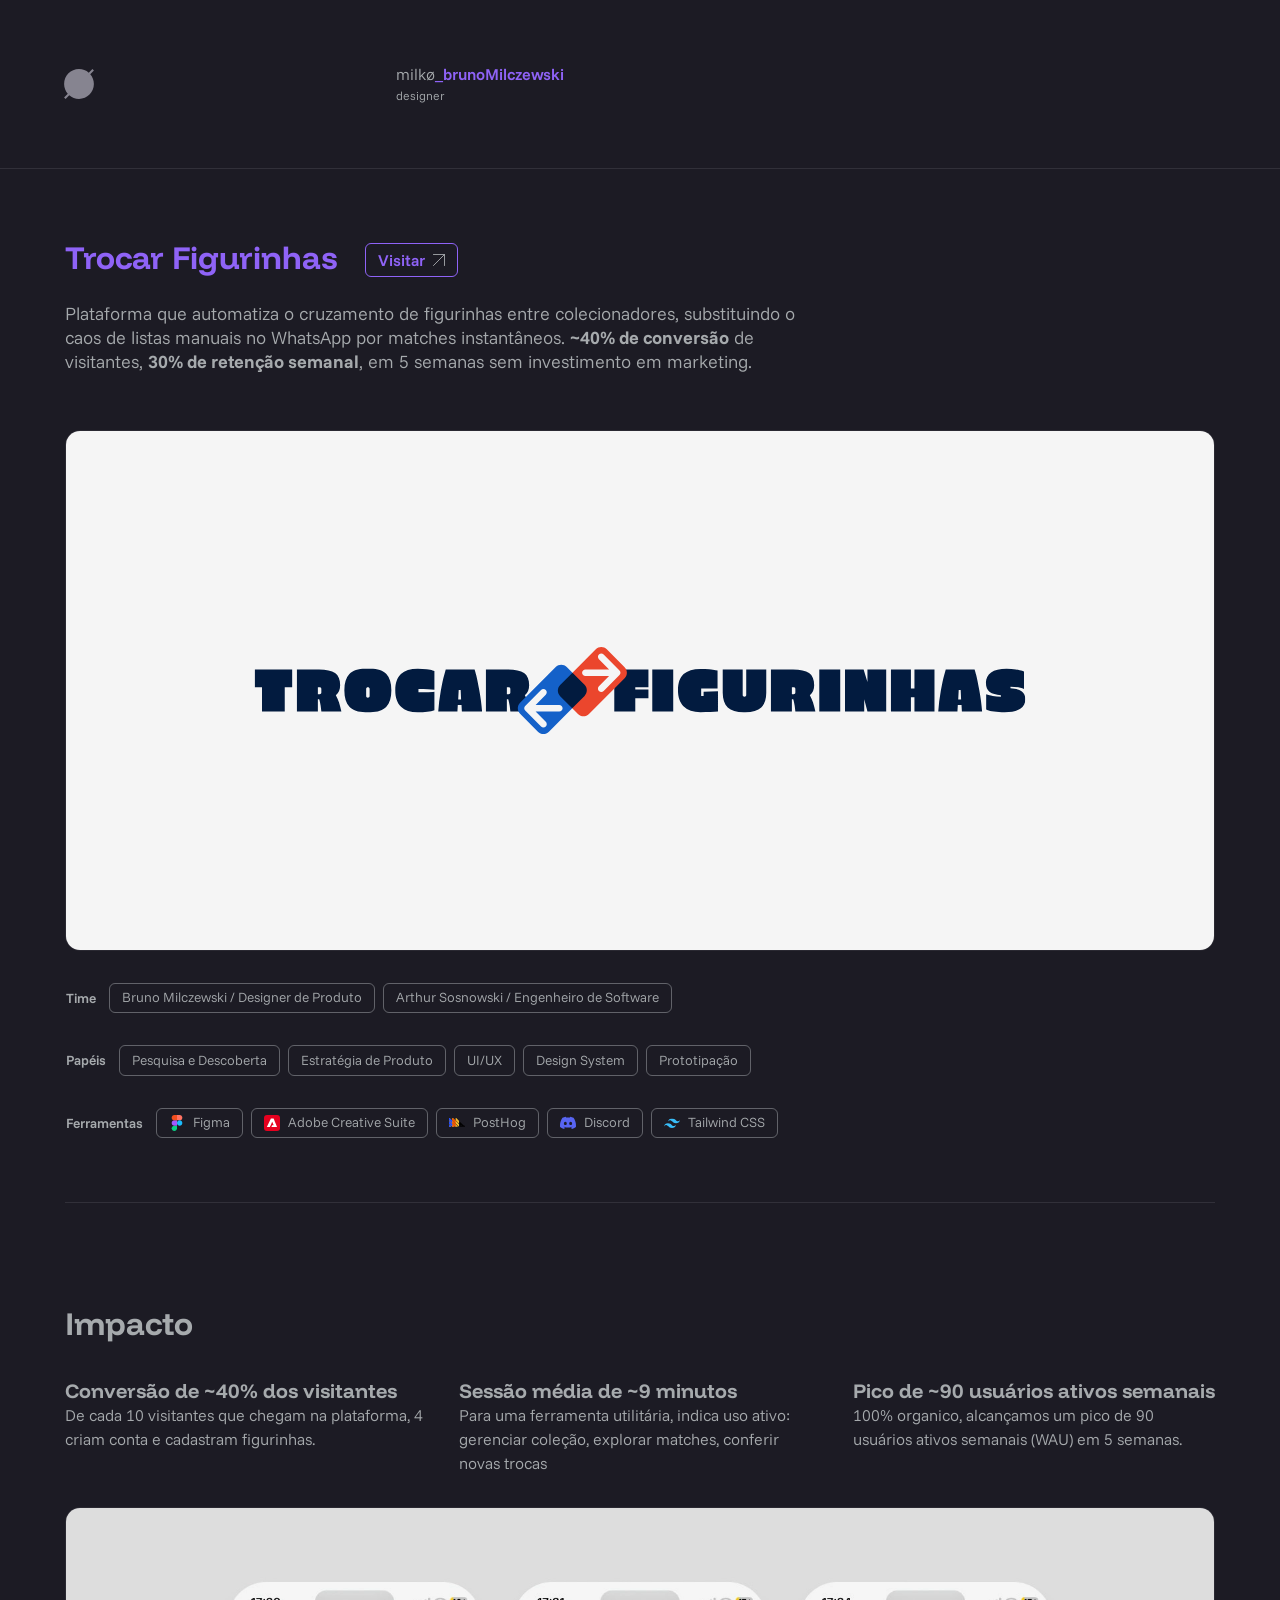
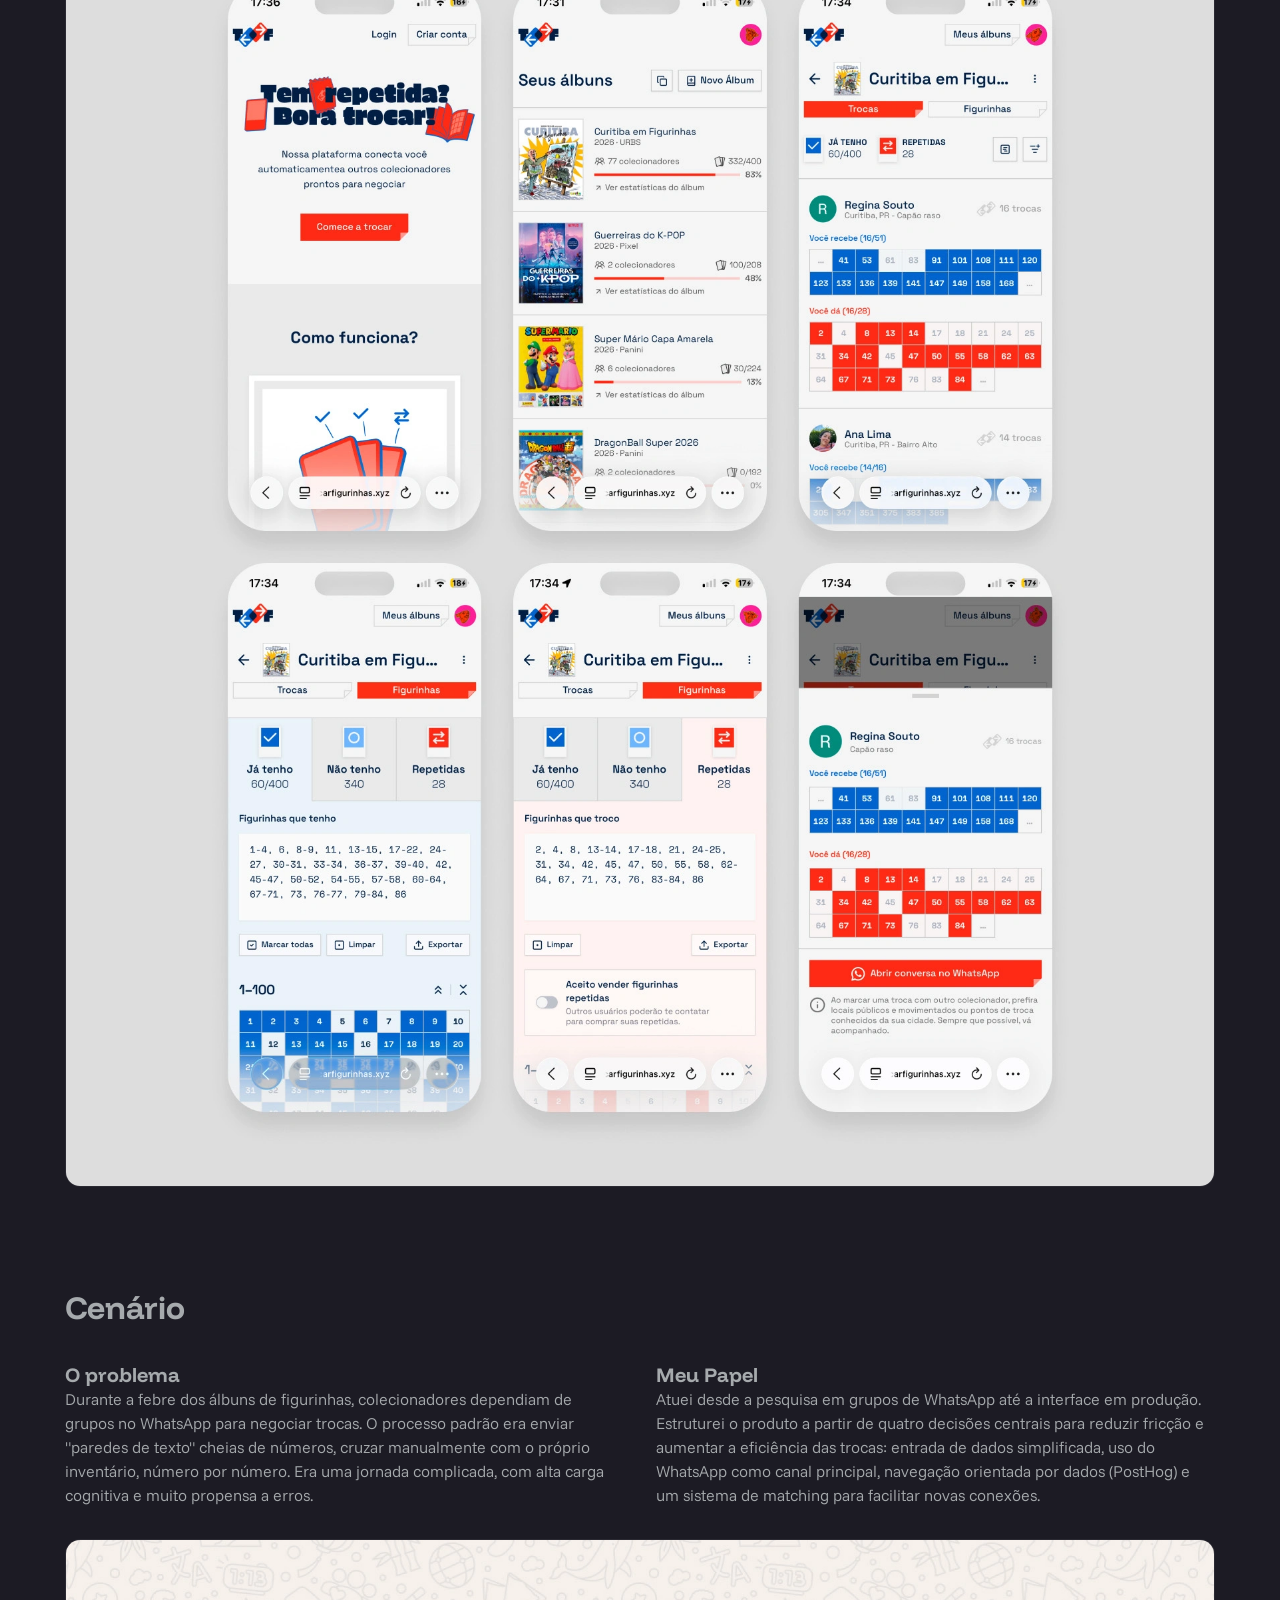
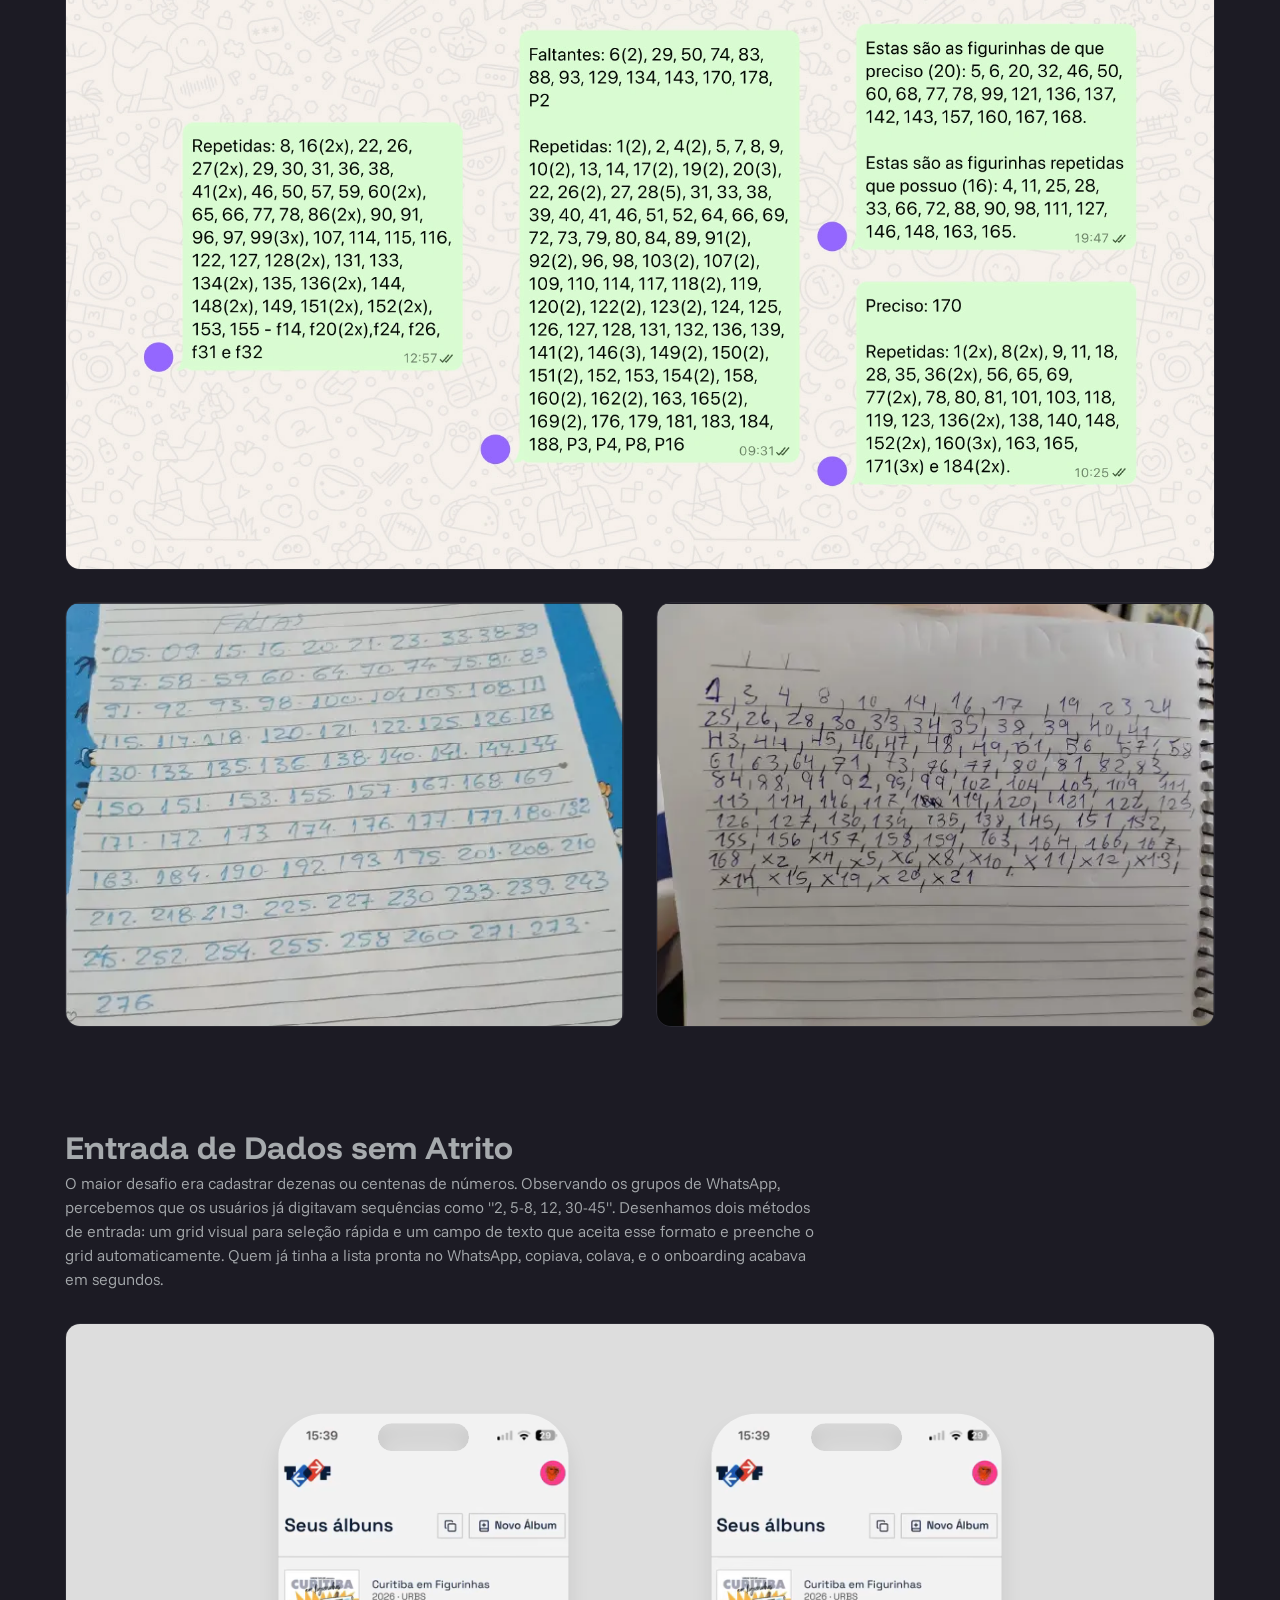
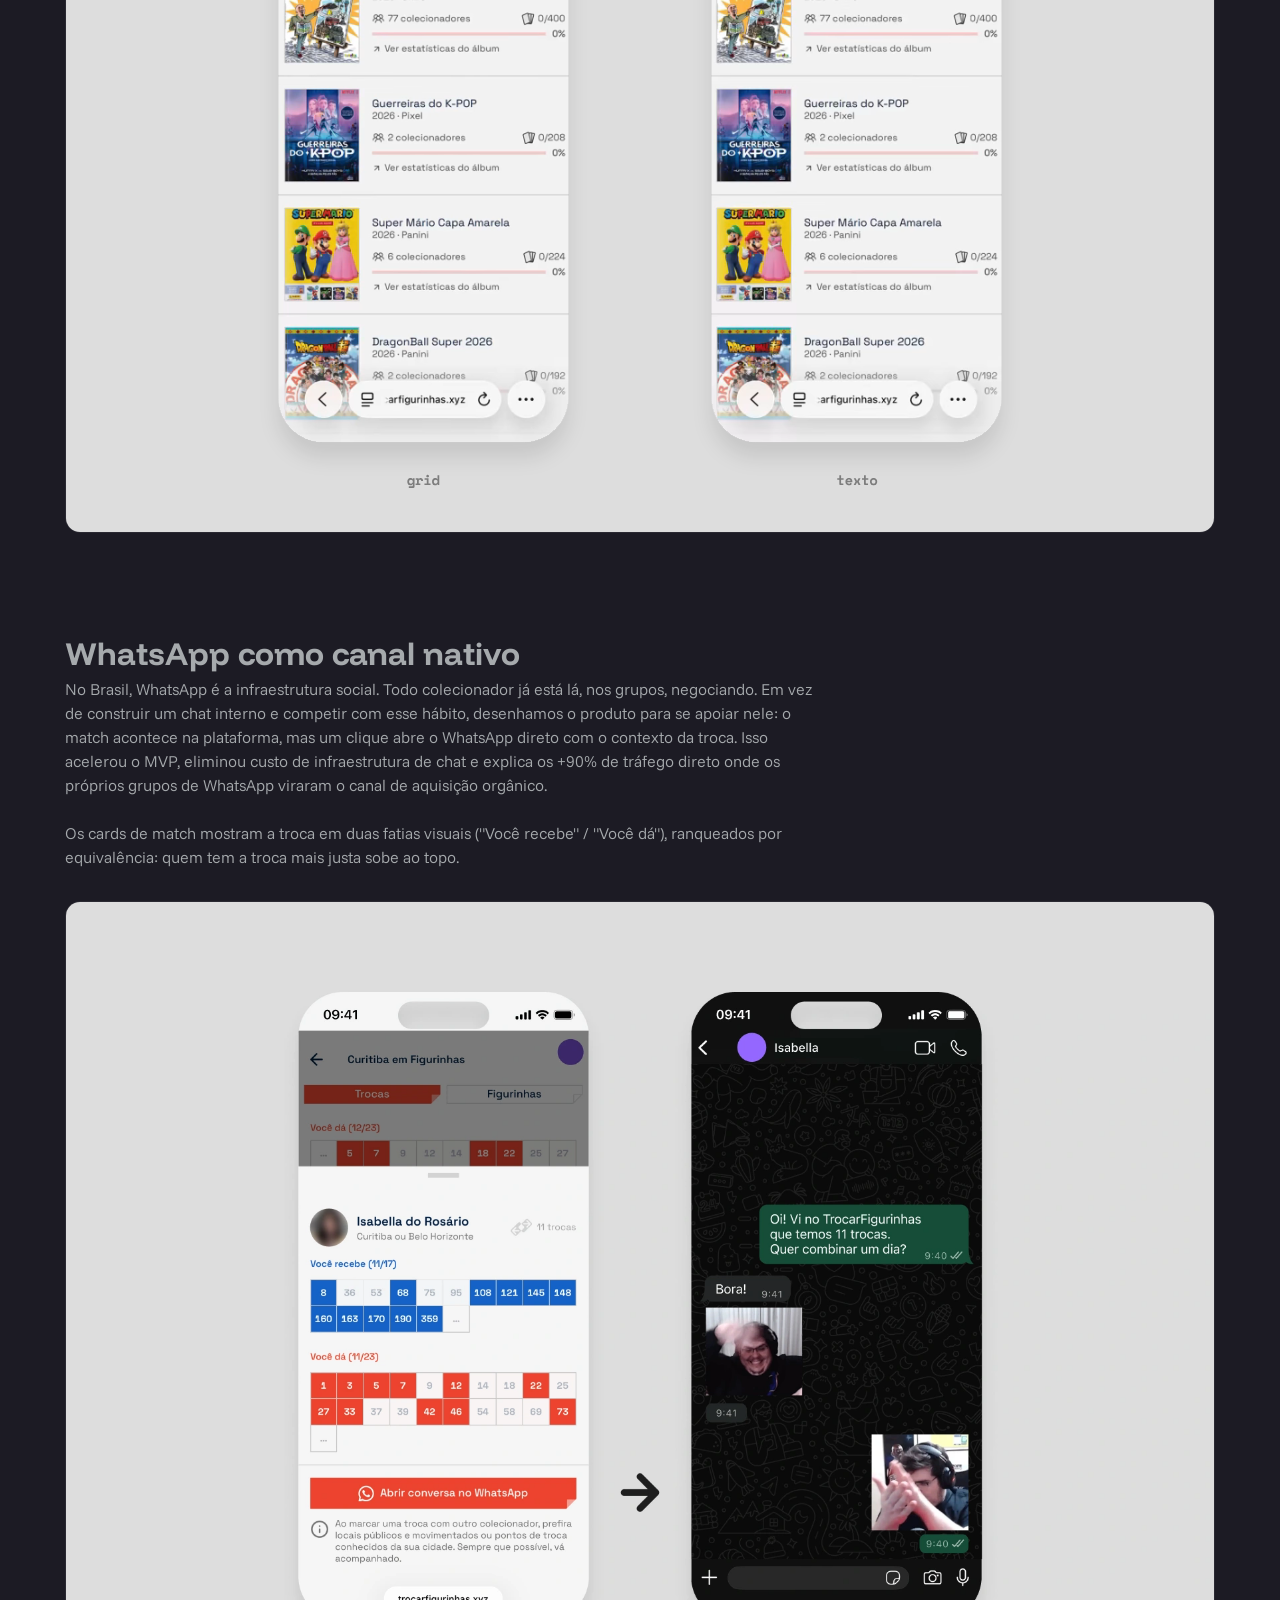
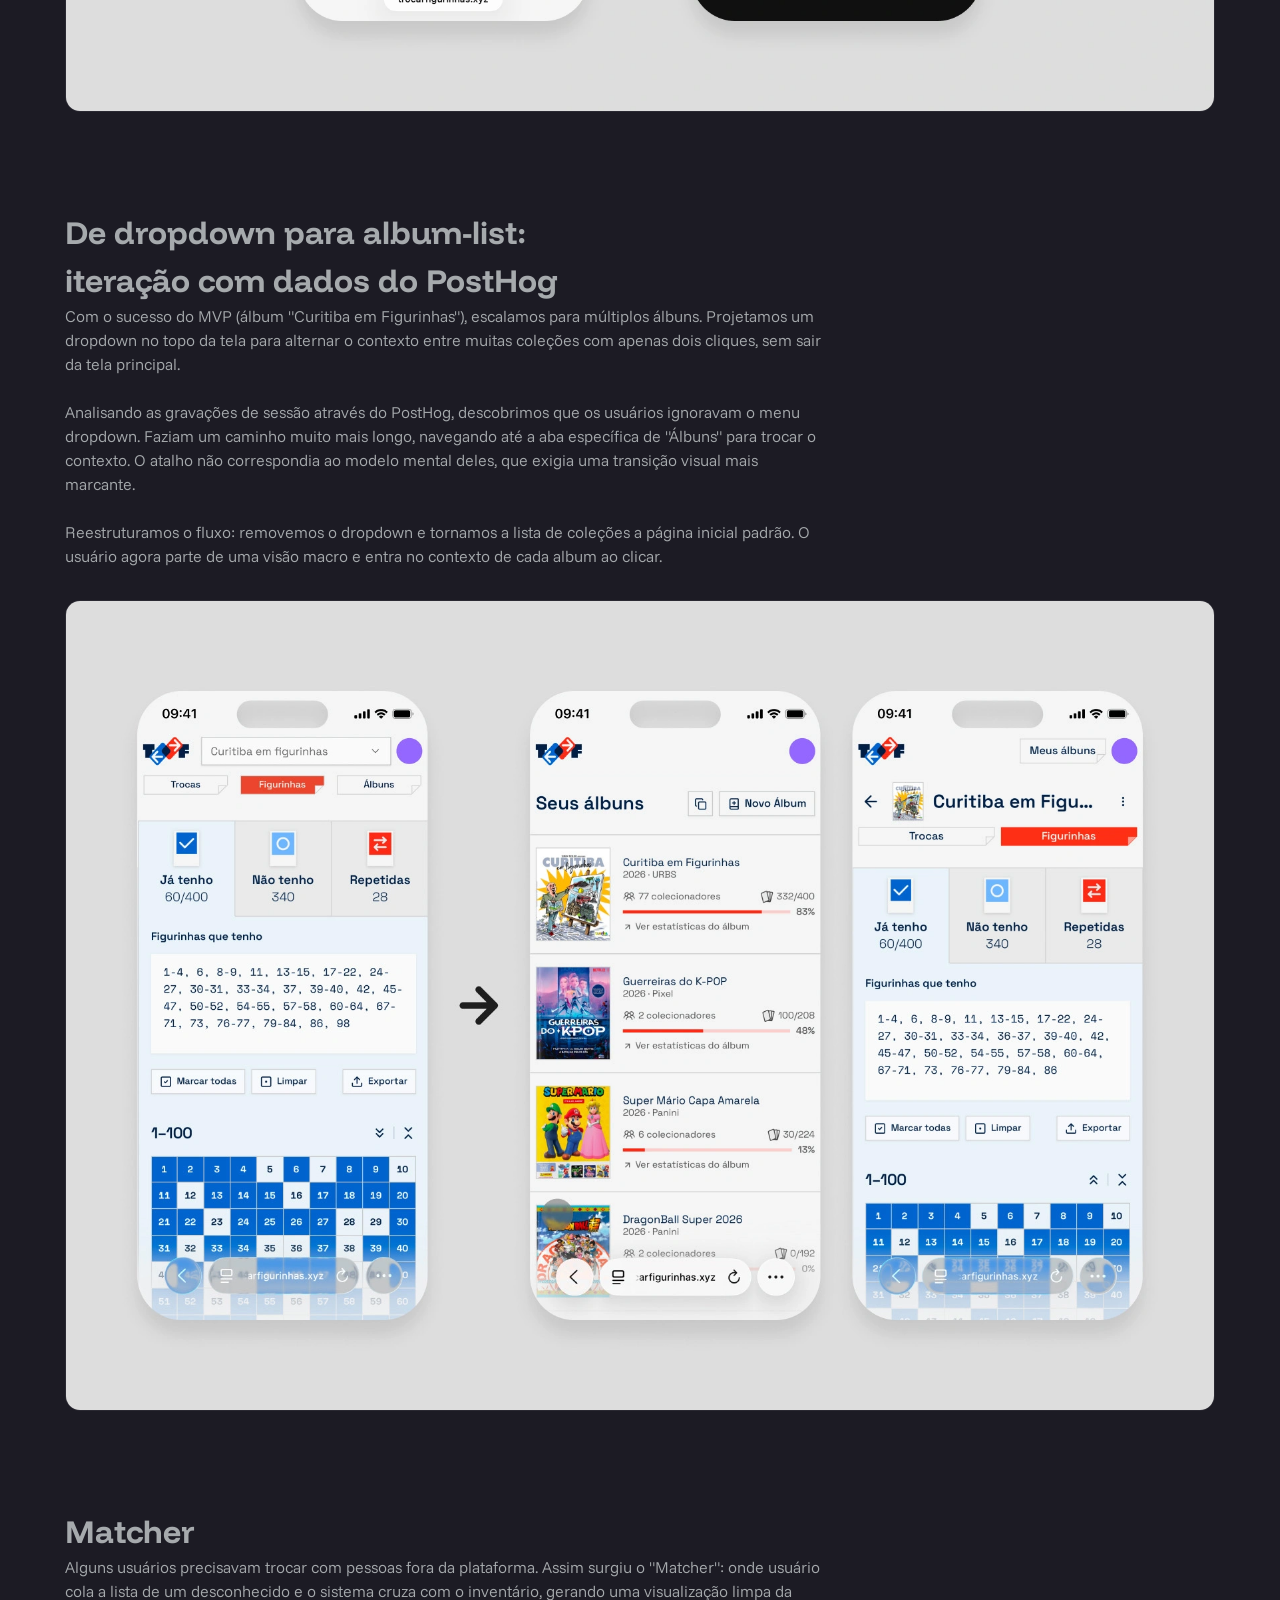
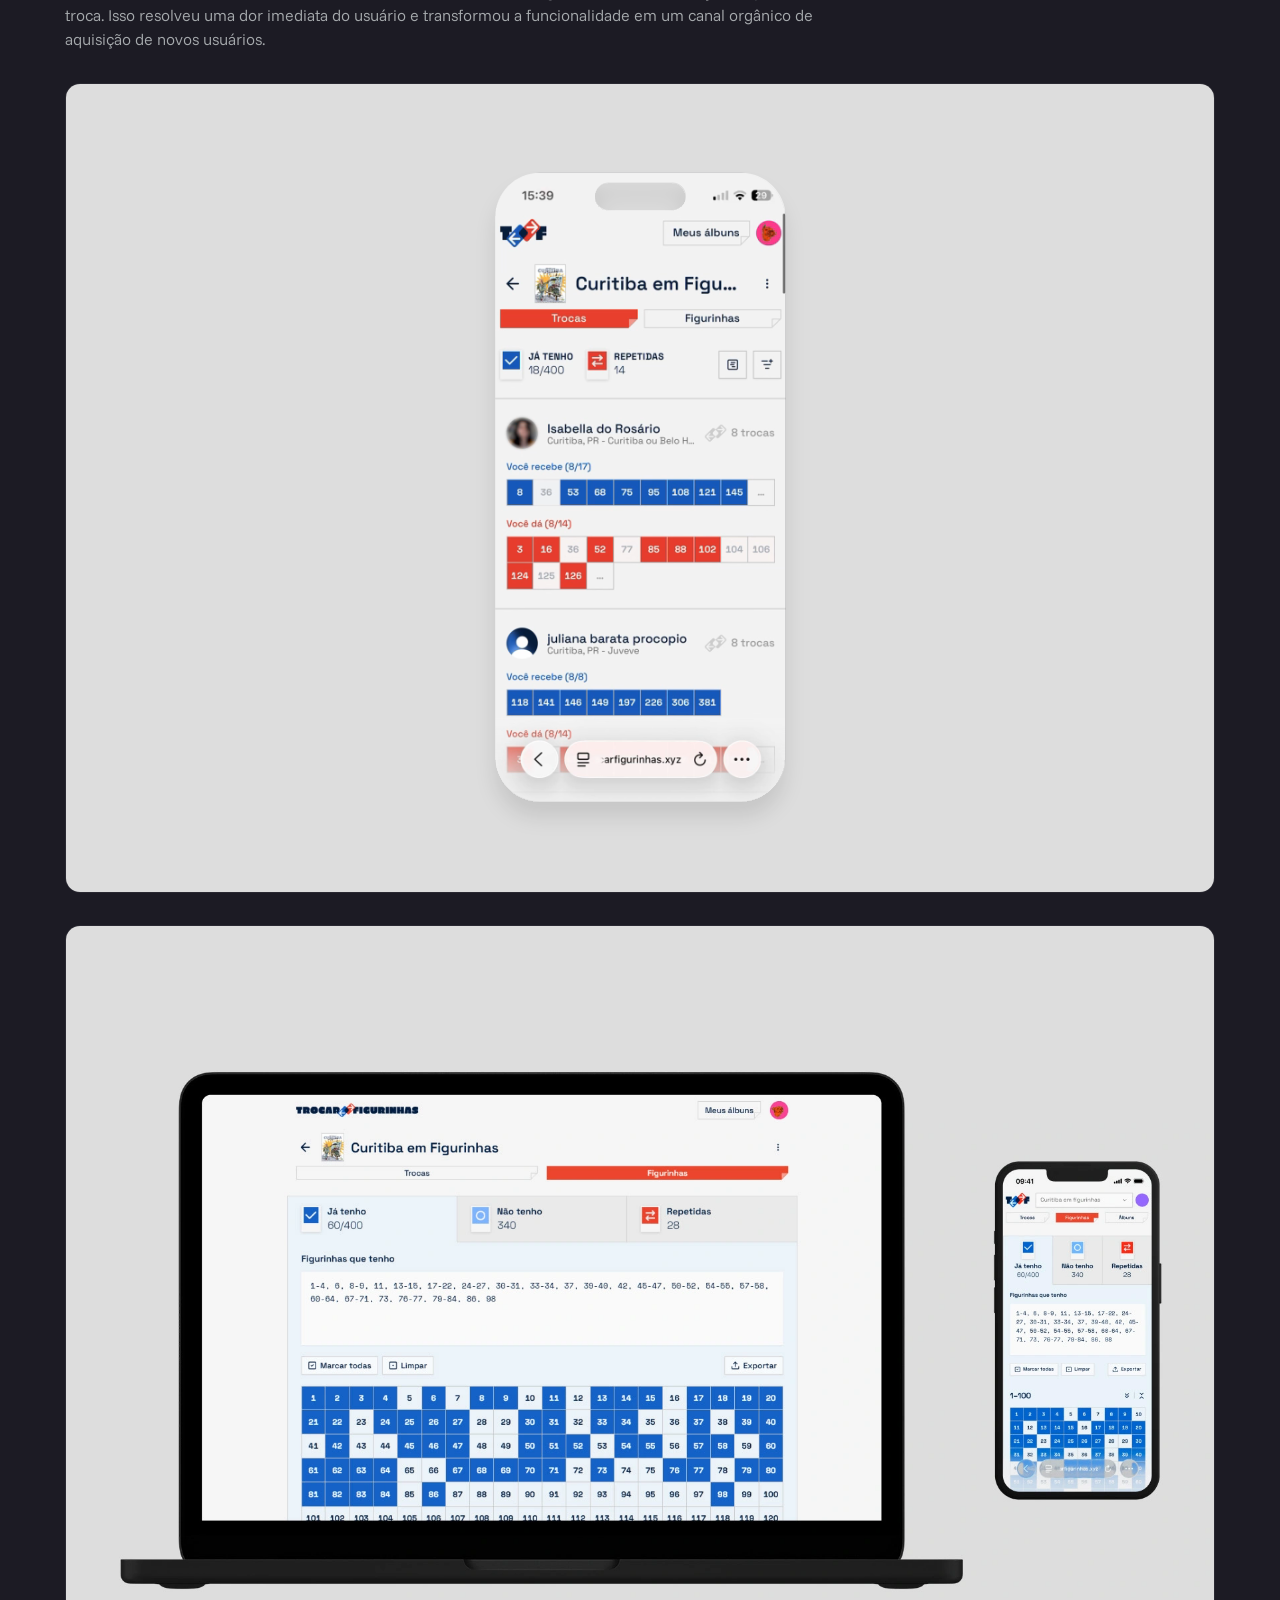
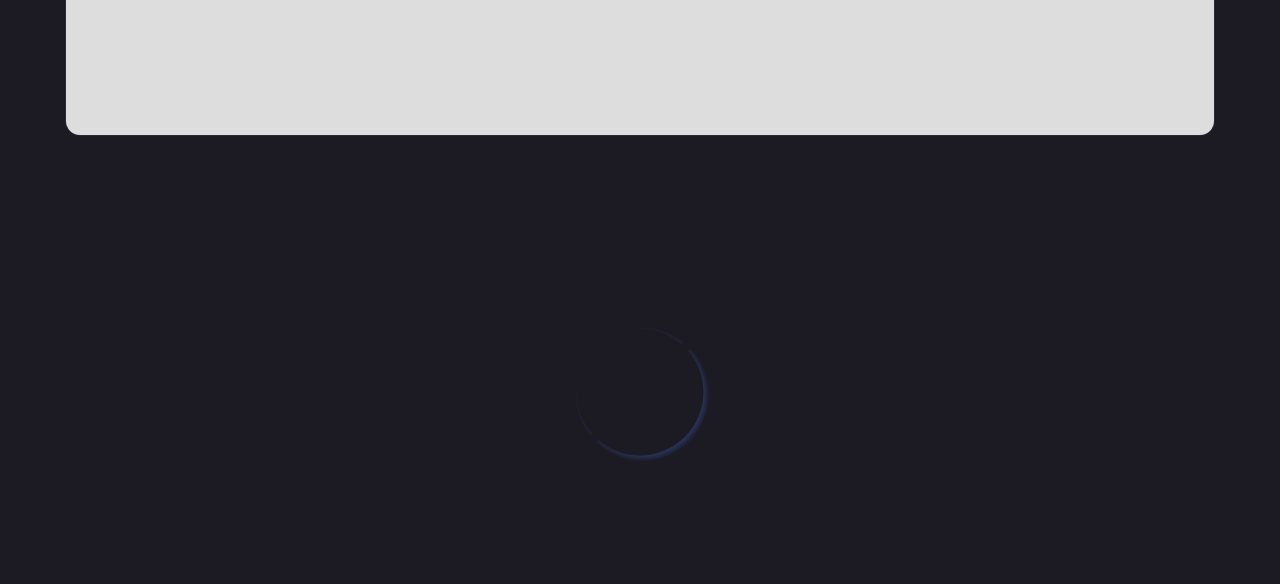
==== commit de5c6fbd: "ogimage" ====
--- a/trocarfigurinhas.html
+++ b/trocarfigurinhas.html
@@ -23,7 +23,7 @@
   "email": "oi@brunomilk.com",
   "jobTitle": "Designer",
   "description": "Designer com perfil generalista e experiência em múltiplas disciplinas como branding, UI/UX e impressos",
-  "image": "https://brunomilk.com/images/2023-social.jpg",
+  "image": "https://brunomilk.com/images/ogimage.jpg",
   "sameAs": [
     "https://linkedin.com/in/brunomilczewski",
     "https://behance.net/bruno_milk"
@@ -61,12 +61,12 @@
 	<meta property="og:url" content="https://brunomilk.com/">
 	<meta property="og:site_name" content="Milkø - Portfolio de Bruno Milczewski - Designer">
 	<meta property="article:modified_time" content="2026-03-05T19:38:41+00:00">
-	<meta property="og:image" content="https://brunomilk.com/images/2023-social.jpg">
+	<meta property="og:image" content="https://brunomilk.com/images/ogimage.jpg">
 	<meta property="og:image:width" content="512">
 	<meta property="og:image:height" content="512">
 	<meta property="og:image:type" content="image/jpeg">
 	<meta name="twitter:card" content="summary_large_image">
-	<meta name="twitter:image" content="https://brunomilk.com/images/2023-social.jpg">
+	<meta name="twitter:image" content="https://brunomilk.com/images/ogimage.jpg">
 	<script type="application/ld+json" class="yoast-schema-graph">{"@context":"https://schema.org","@graph":[{"@type":"WebPage","@id":"/","url":"/","name":"Milkø - Portfolio de Bruno Milczewski - Designer","isPartOf":{"@id":"/#website"},"datePublished":"2026-03-05T17:53:23+00:00","dateModified":"2026-03-05T19:38:41+00:00","description":"Designer Visual com perfil generalista e experiência em múltiplas disciplinas como branding, UI/UX e impressos","breadcrumb":{"@id":"/#breadcrumb"},"inLanguage":"pt-BR","potentialAction":[{"@type":"ReadAction","target":["/"]}]},{"@type":"BreadcrumbList","@id":"/#breadcrumb","itemListElement":[{"@type":"ListItem","position":1,"name":"Início"}]},{"@type":"WebSite","@id":"/#website","url":"/","name":"Milkø - Portfolio de Bruno Milczewski - Designer","description":"Designer Visual com perfil generalista que possui experiência em múltiplas disciplinas como branding, UI/UX e impressos.","potentialAction":[{"@type":"SearchAction","target":{"@type":"EntryPoint","urlTemplate":"/?s={search_term_string}"},"query-input":{"@type":"PropertyValueSpecification","valueRequired":true,"valueName":"search_term_string"}}],"inLanguage":"pt-BR"}]}</script>
 	<!-- / Yoast SEO plugin. -->
 
--- a/style.css
+++ b/style.css
@@ -191,7 +191,6 @@
   --roxo: 62% 0.212 293deg;
   --bg: 0.227 0.018 293deg;
   --branco: 97% 0.012 293deg;
-  --cinzaEscuro: 44% 0.022 293deg;
   --cinza: 62% 0.018 293deg;
   --cinzaProj: 0.7357 0.0063 239.85; }
 
@@ -254,7 +253,13 @@
   width: 100%; }
 
 picture {
-  margin: 0; }
+  margin: 0;
+  -webkit-border-radius: 15px;
+  -moz-border-radius: 15px;
+  border-radius: 15px;
+  overflow: hidden;
+  display: block;
+  border: 1px solid oklch(var(--cinzaProj)/10%); }
   picture img {
     width: 100%;
     height: auto;
@@ -313,7 +318,7 @@
 
 a.badge {
   border: 1px solid oklch(var(--roxo)/100%);
-  color: oklch(var(--cinza)/100%);
+  color: oklch(var(--roxo)/100%);
   font-weight: 600;
   width: fit-content;
   height: fit-content; }
@@ -359,7 +364,7 @@
     position: relative;
     width: 30px;
     height: 30px;
-    fill: oklch(var(--cinzaEscuro)/100%);
+    fill: oklch(var(--cinza)/100%);
     z-index: 3;
     -moz-transition: ease-in-out 0.3s all;
     -o-transition: ease-in-out 0.3s all;
@@ -411,18 +416,18 @@
   color: oklch(var(--roxo)/100%); }
   .nome b {
     font-weight: 300;
-    color: oklch(var(--cinza)/100%); }
+    color: oklch(var(--cinzaProj)/100%); }
   .nome small {
     font-size: 12px;
     font-weight: 300;
-    color: oklch(var(--cinza)/100%); }
+    color: oklch(var(--cinzaProj)/100%); }
 
 .lang {
   text-align: right;
   position: absolute;
   right: 64px; }
   .lang a {
-    color: oklch(var(--cinza)/100%); }
+    color: oklch(var(--cinzaProj)/100%); }
     .lang a.active {
       color: oklch(var(--roxo)/100%); }
 
@@ -440,7 +445,7 @@
     .sobre .bio p {
       margin: 1em 0; }
   .sobre .links a {
-    color: oklch(var(--cinza)/100%); }
+    color: oklch(var(--cinzaProj)/100%); }
     .sobre .links a:hover {
       color: oklch(var(--roxo)/100%); }
 
@@ -450,7 +455,7 @@
   .jobs .job {
     margin-bottom: 64px;
     padding-top: 64px;
-    border-top: 1px solid rgba(255, 255, 255, 0.1);
+    border-top: 1px solid oklch(var(--cinzaProj)/15%);
     z-index: 4;
     position: relative;
     gap: 32px;
@@ -464,7 +469,6 @@
     -moz-align-items: flex-start;
     align-items: flex-start; }
     .jobs .job:last-child {
-      border-bottom: 1px solid oklch(var(--cinzaEscuro)/100%);
       padding-bottom: 64px; }
     .jobs .job .infos {
       z-index: 3;
@@ -478,7 +482,7 @@
         font-weight: 600;
         color: oklch(var(--roxo)/100%); }
       .jobs .job .infos b {
-        color: oklch(var(--cinza)/100%);
+        color: oklch(var(--cinzaProj)/100%);
         font-weight: 300; }
     .jobs .job .tns-outer {
       z-index: 1;
@@ -492,10 +496,7 @@
         overflow: initial; }
       .jobs .job .tns-outer .tns-item img {
         width: 100%;
-        height: auto;
-        -webkit-border-radius: 15px;
-        -moz-border-radius: 15px;
-        border-radius: 15px; }
+        height: auto; }
       .jobs .job .tns-outer .tns-nav {
         position: absolute;
         bottom: 16px;
@@ -514,7 +515,7 @@
           -moz-box-shadow: 0px 0px 5px rgba(0, 0, 0, 0.2);
           box-shadow: 0px 0px 5px rgba(0, 0, 0, 0.2);
           border-bottom: 1px solid rgba(0, 0, 0, 0.2);
-          border-top: 1px solid rgba(255, 255, 255, 0.3); }
+          border-top: 1px solid oklch(var(--cinzaProj)/30%); }
           .jobs .job .tns-outer .tns-nav button.tns-nav-active {
             background-color: oklch(var(--roxo)/100%); }
       .jobs .job .tns-outer .tns-controls {
@@ -604,7 +605,7 @@
 body.trocarFigurinhas {
   line-height: 1.5rem; }
   body.trocarFigurinhas nav {
-    border-bottom: 1px solid rgba(255, 255, 255, 0.1);
+    border-bottom: 1px solid oklch(var(--cinzaProj)/15%);
     padding-bottom: 64px;
     line-height: initial; }
   body.trocarFigurinhas .wrapperCase {
@@ -614,7 +615,7 @@
   body.trocarFigurinhas .content-block {
     padding-top: 64px; }
   body.trocarFigurinhas .project-metadata {
-    border-bottom: 1px solid rgba(255, 255, 255, 0.1);
+    border-bottom: 1px solid oklch(var(--cinzaProj)/15%);
     padding-bottom: 64px; }
   body.trocarFigurinhas h2, body.trocarFigurinhas h3, body.trocarFigurinhas p {
     color: oklch(var(--cinzaProj)/100%);
@@ -636,12 +637,7 @@
   body.trocarFigurinhas h3 {
     font-size: 1.25rem; }
   body.trocarFigurinhas picture {
-    -webkit-border-radius: 15px;
-    -moz-border-radius: 15px;
-    border-radius: 15px;
-    overflow: hidden;
-    display: block;
-    border: 1px solid rgba(255, 255, 255, 0.1); }
+    display: block; }
   body.trocarFigurinhas .project-case-study {
     gap: 32px;
     grid-template-columns: auto;
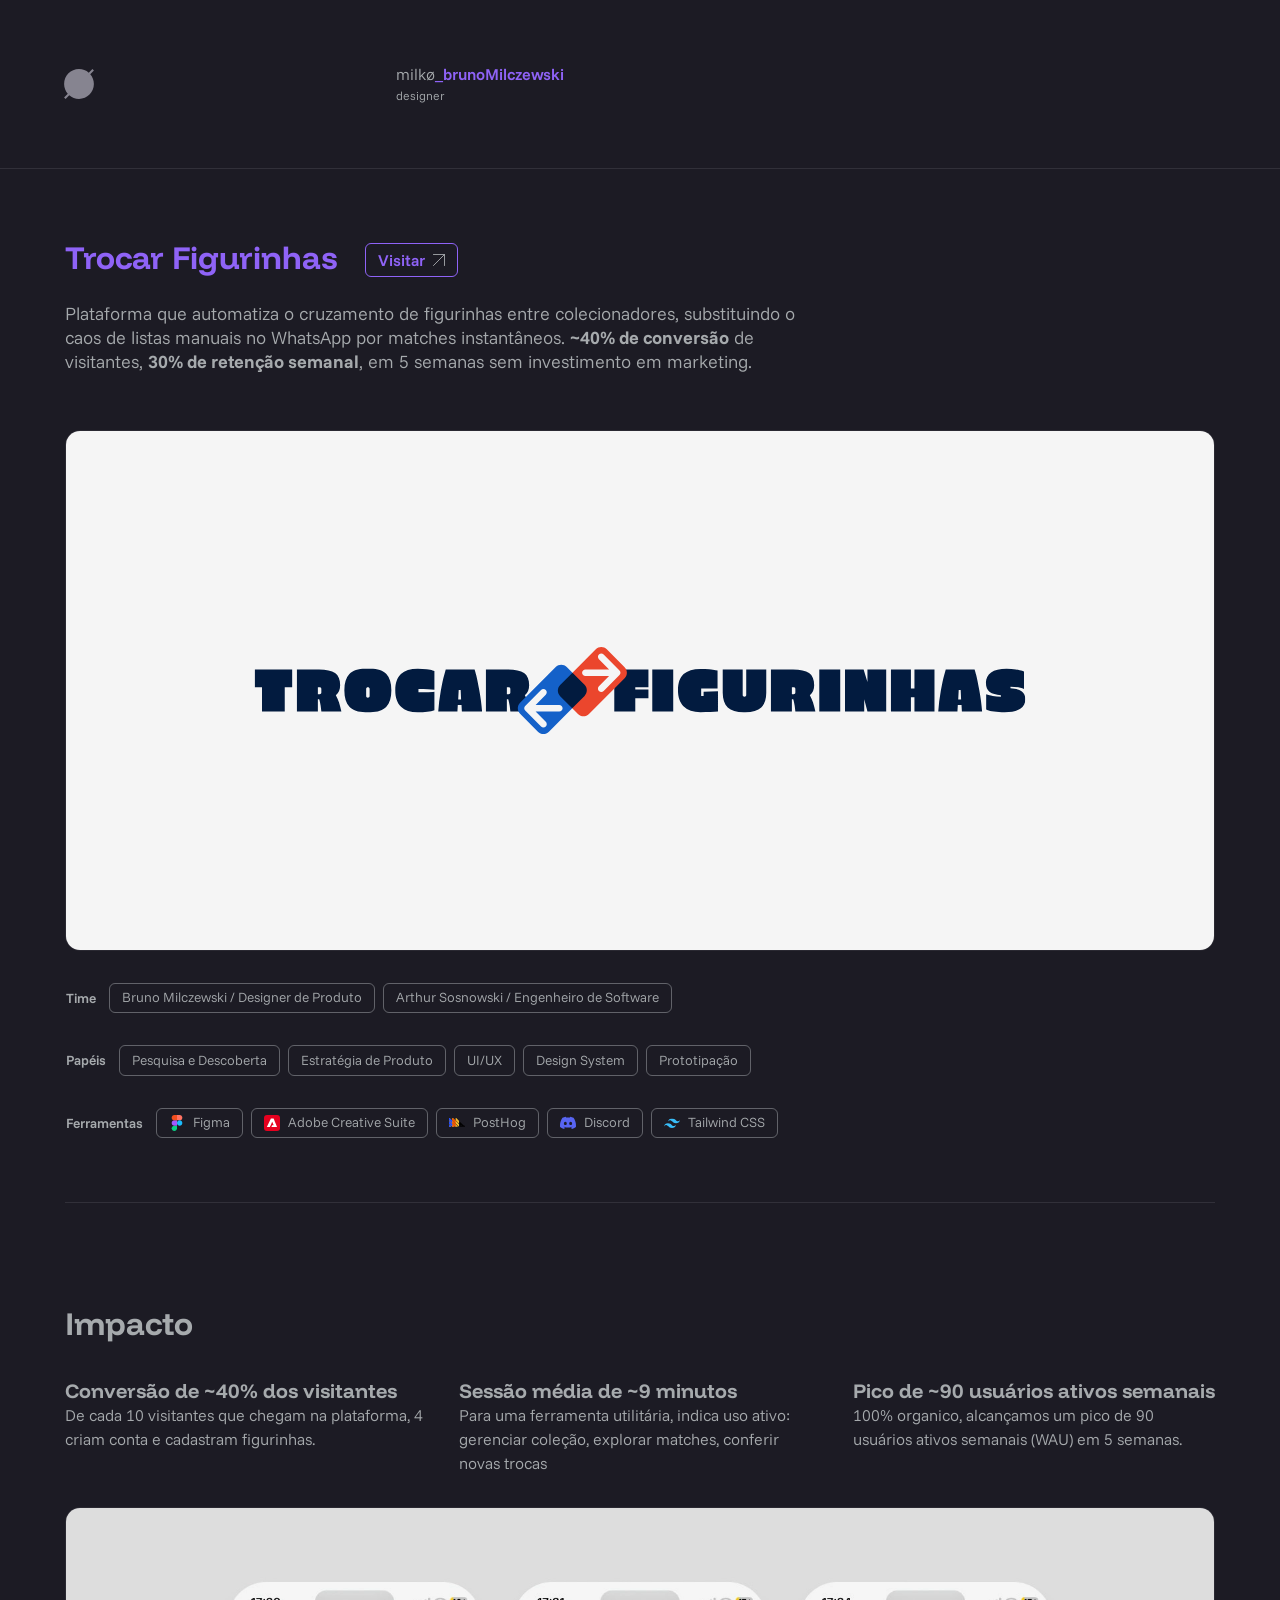
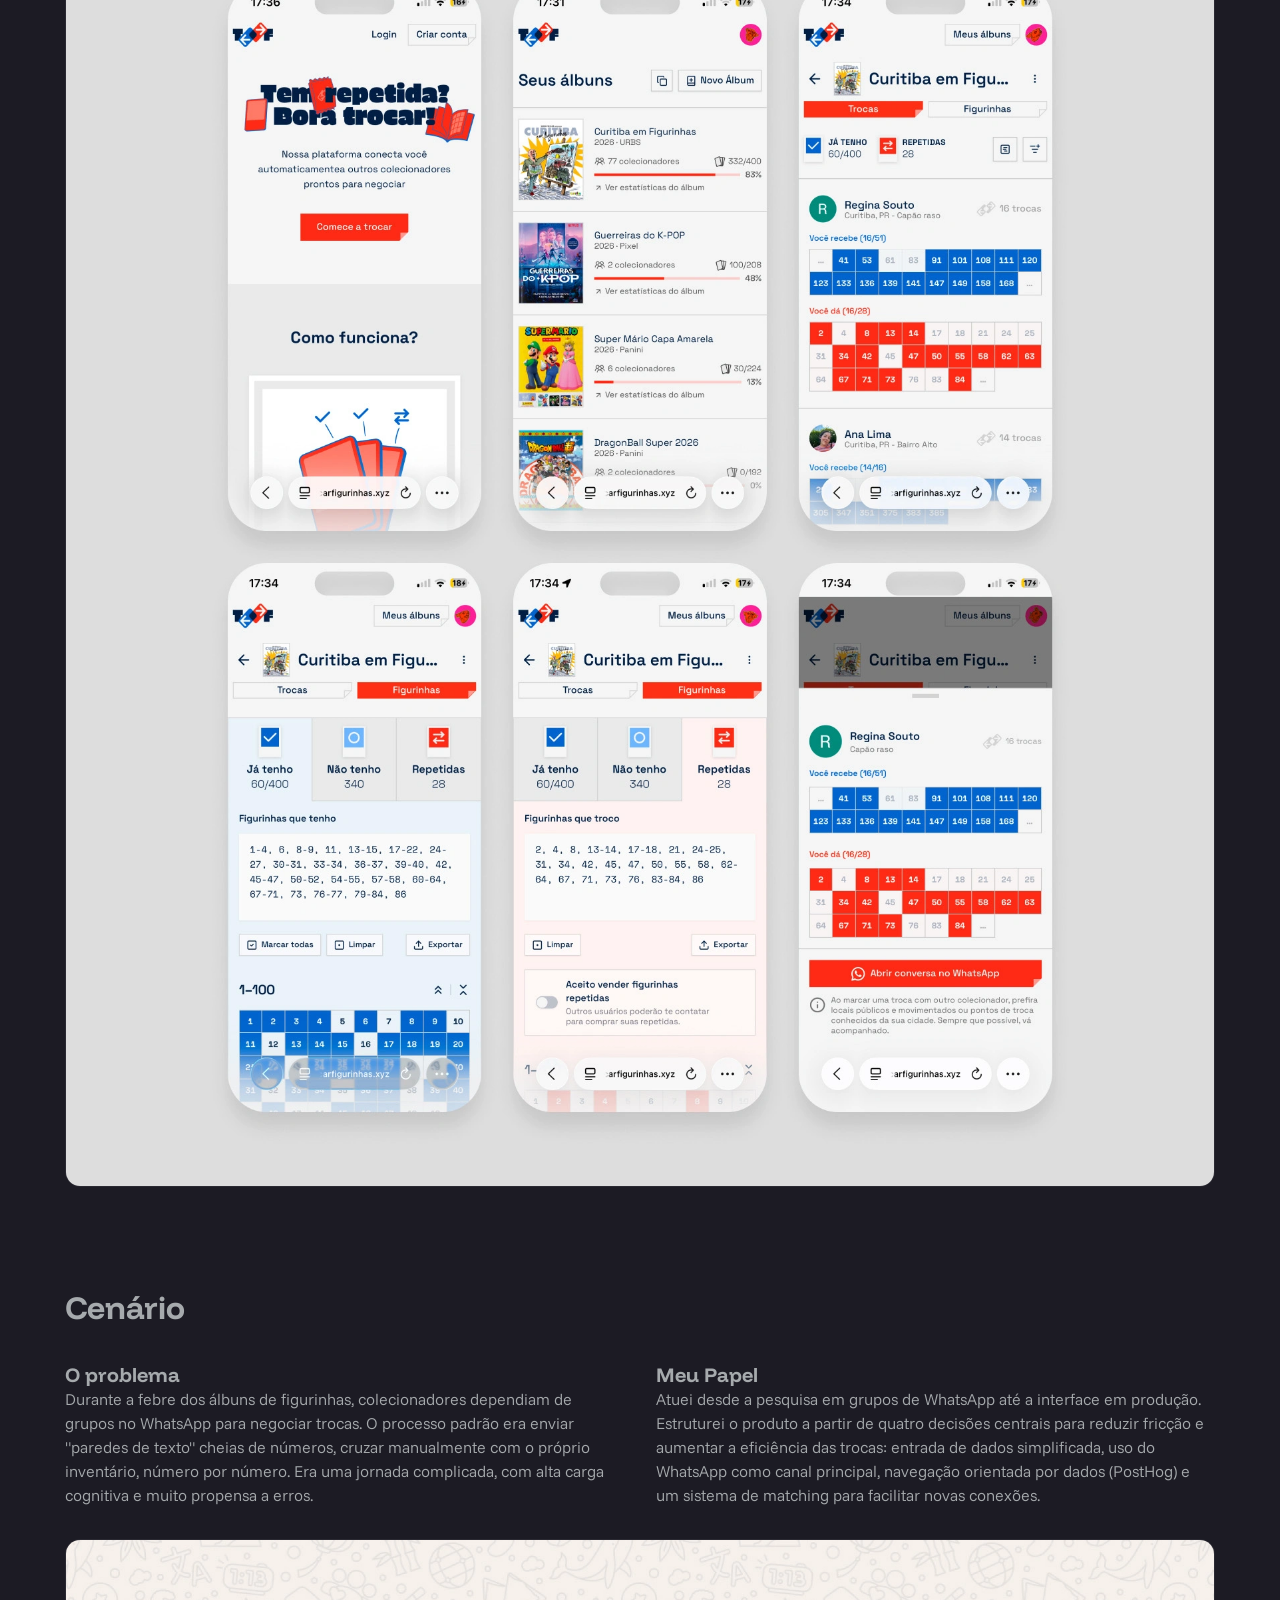
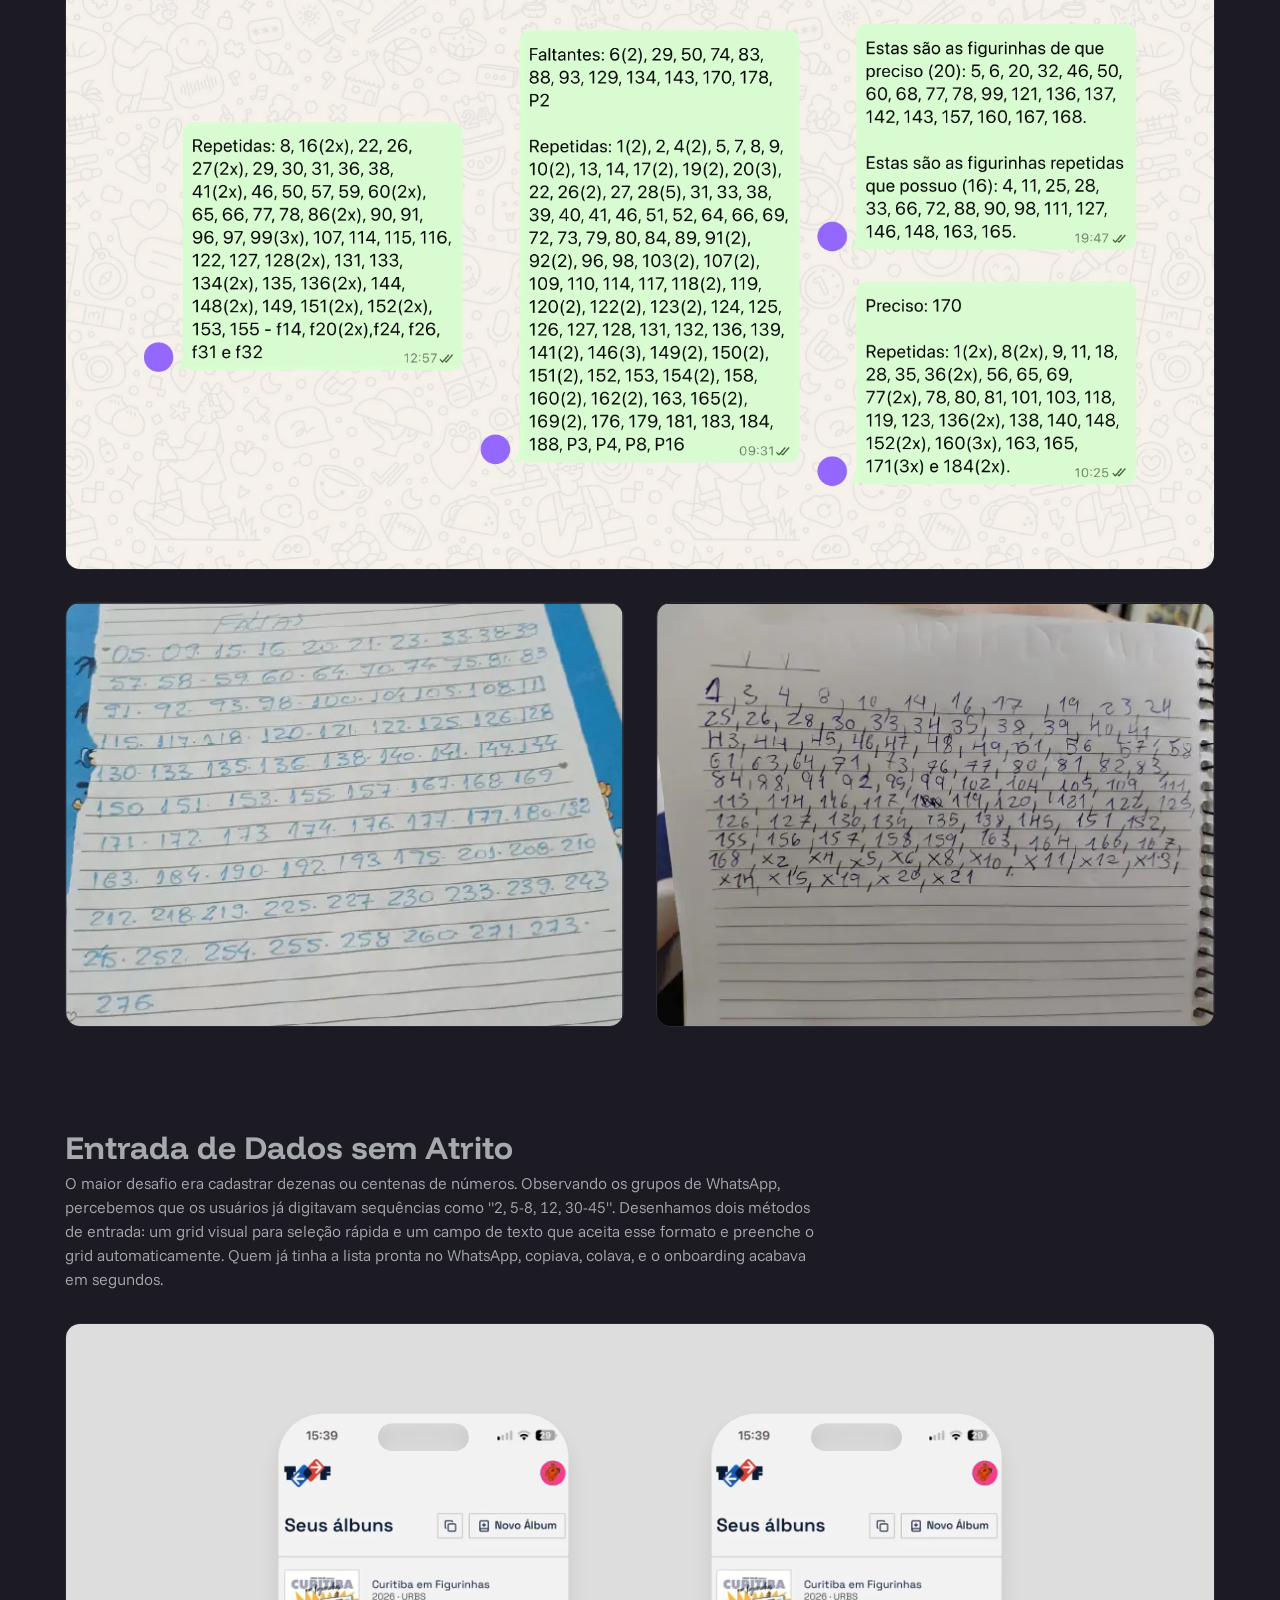
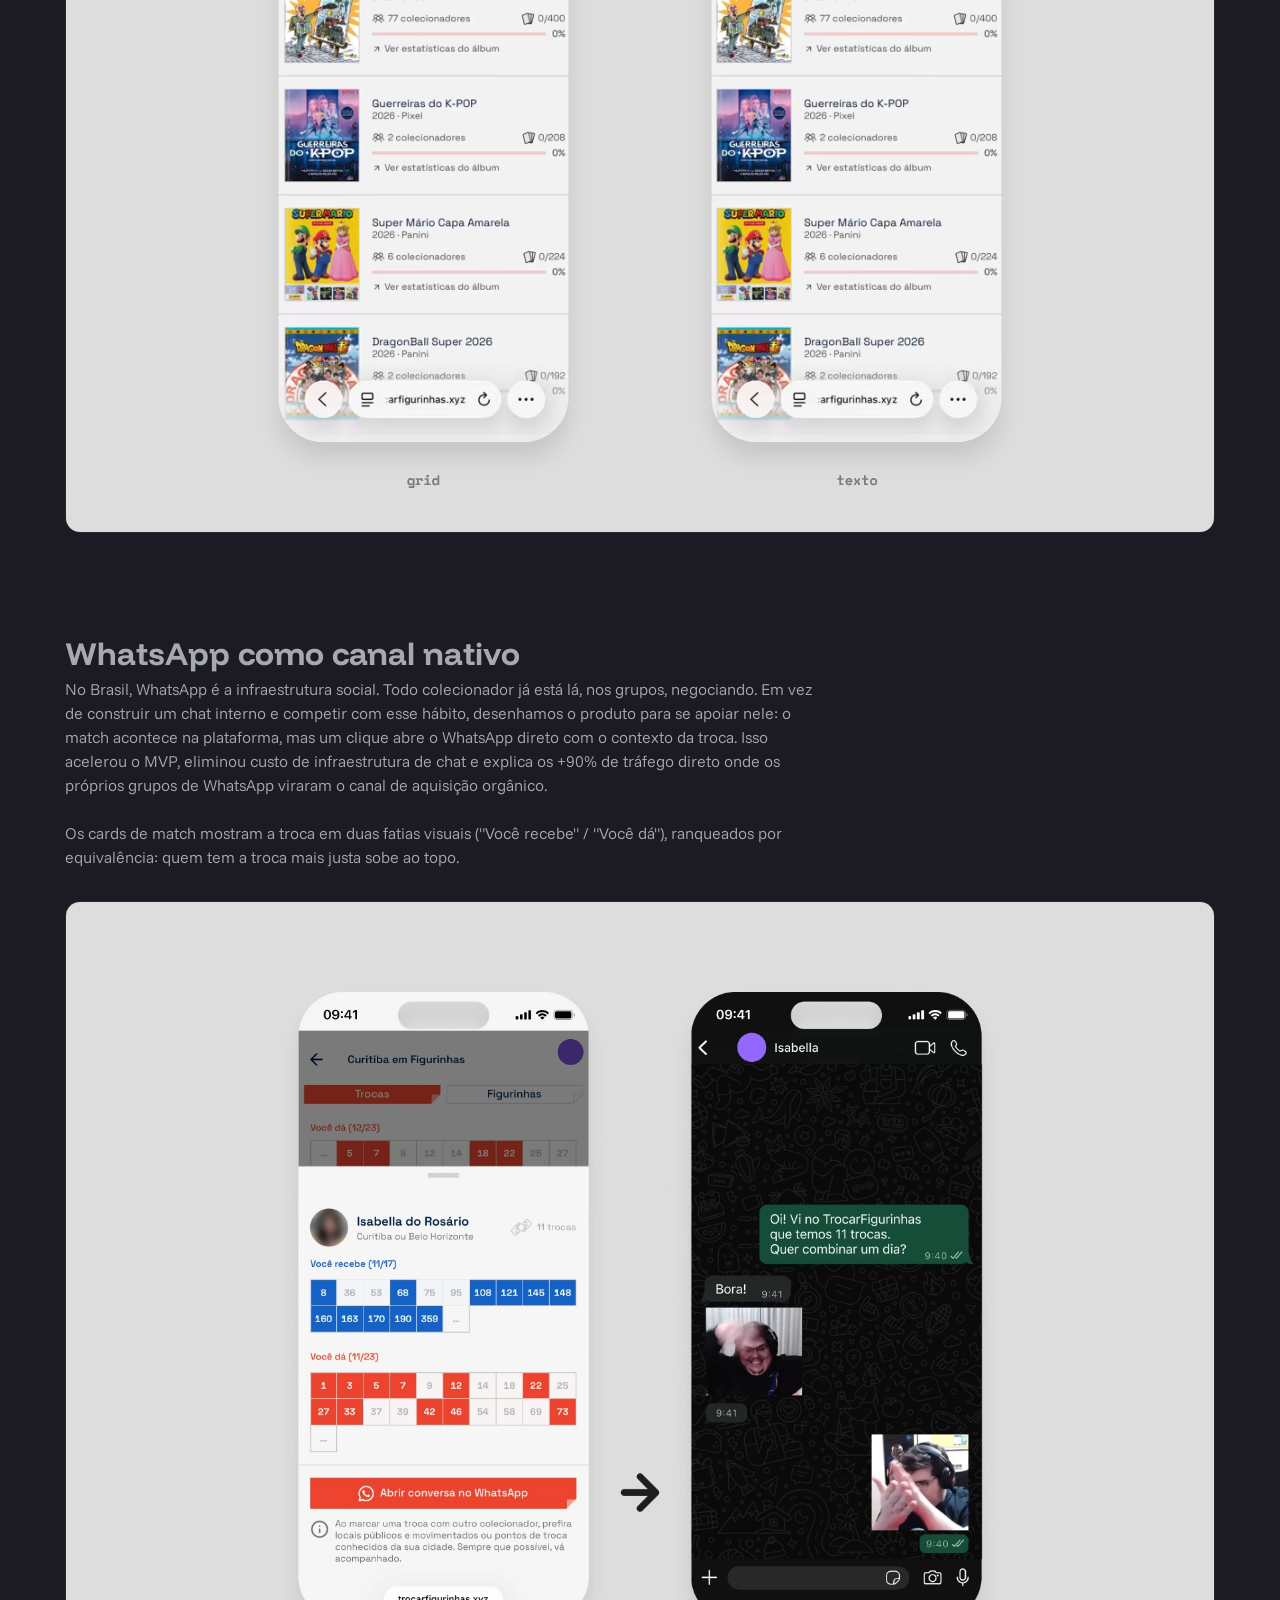
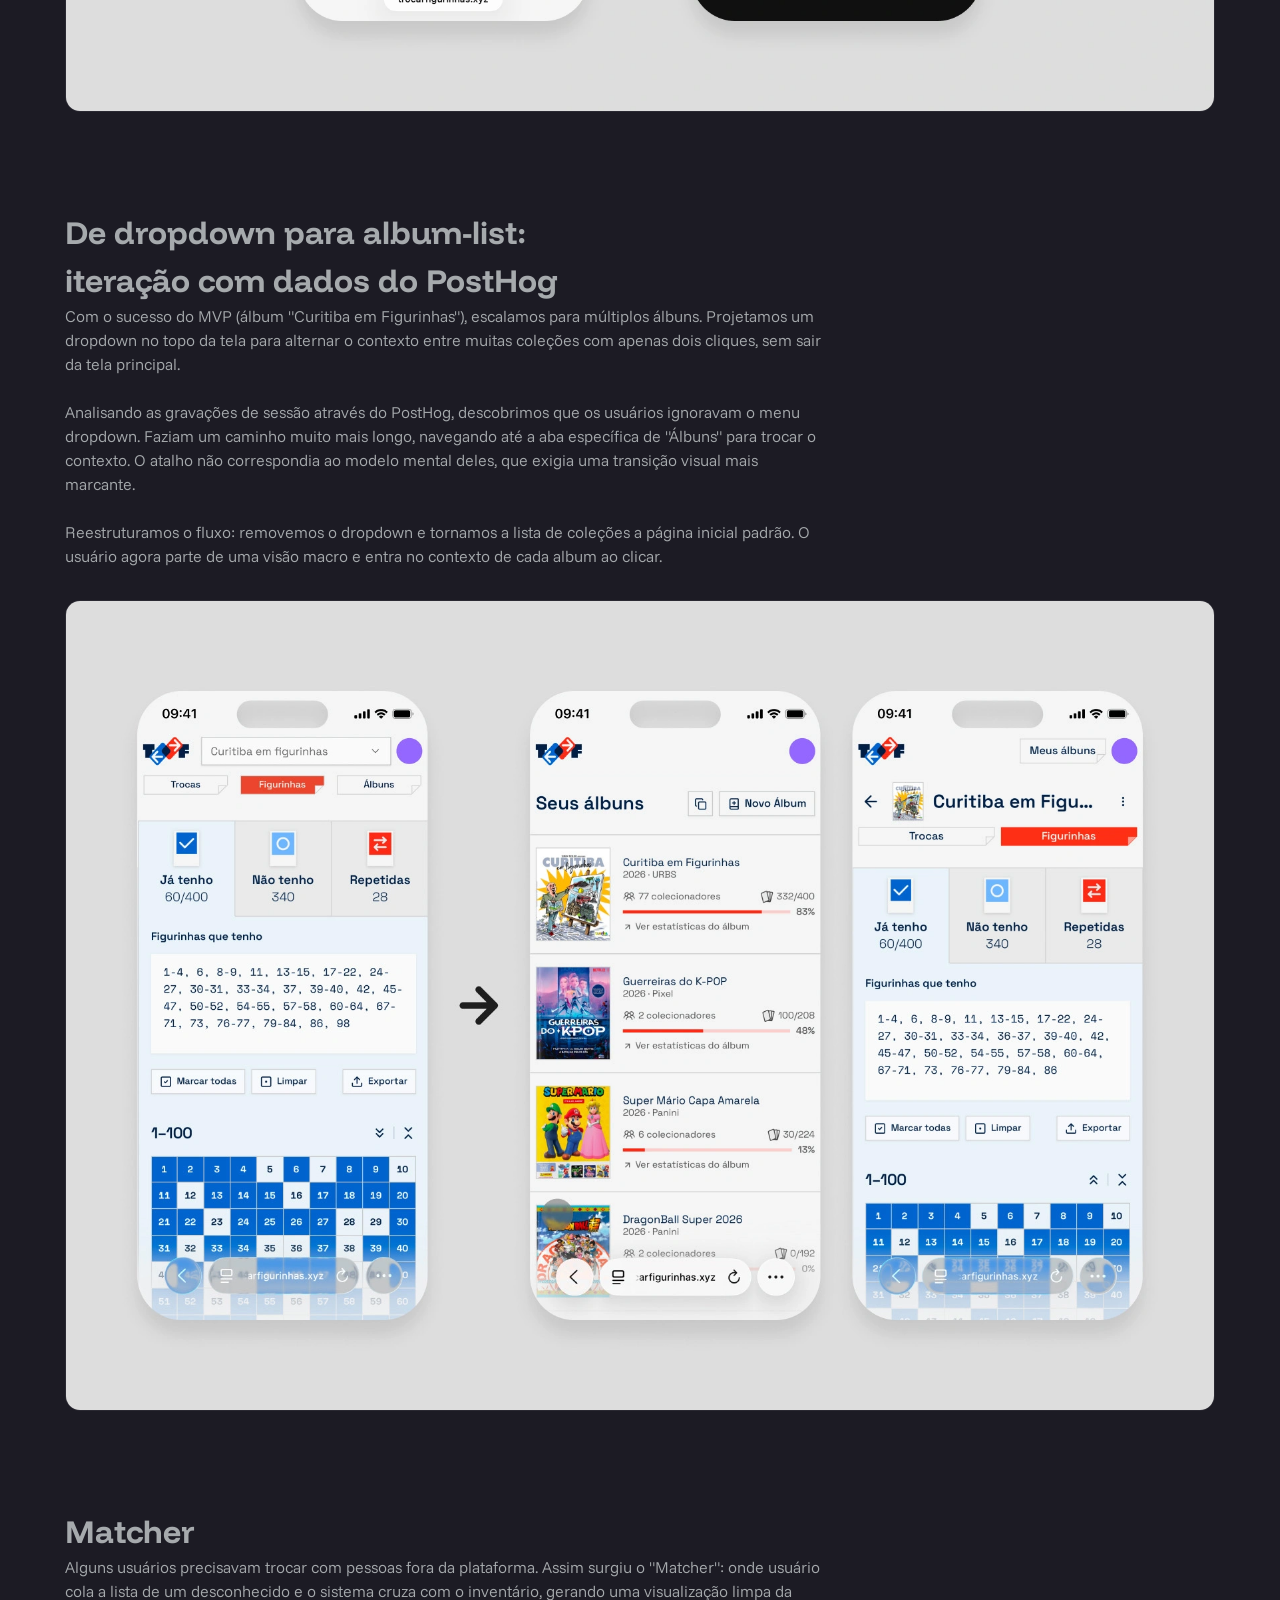
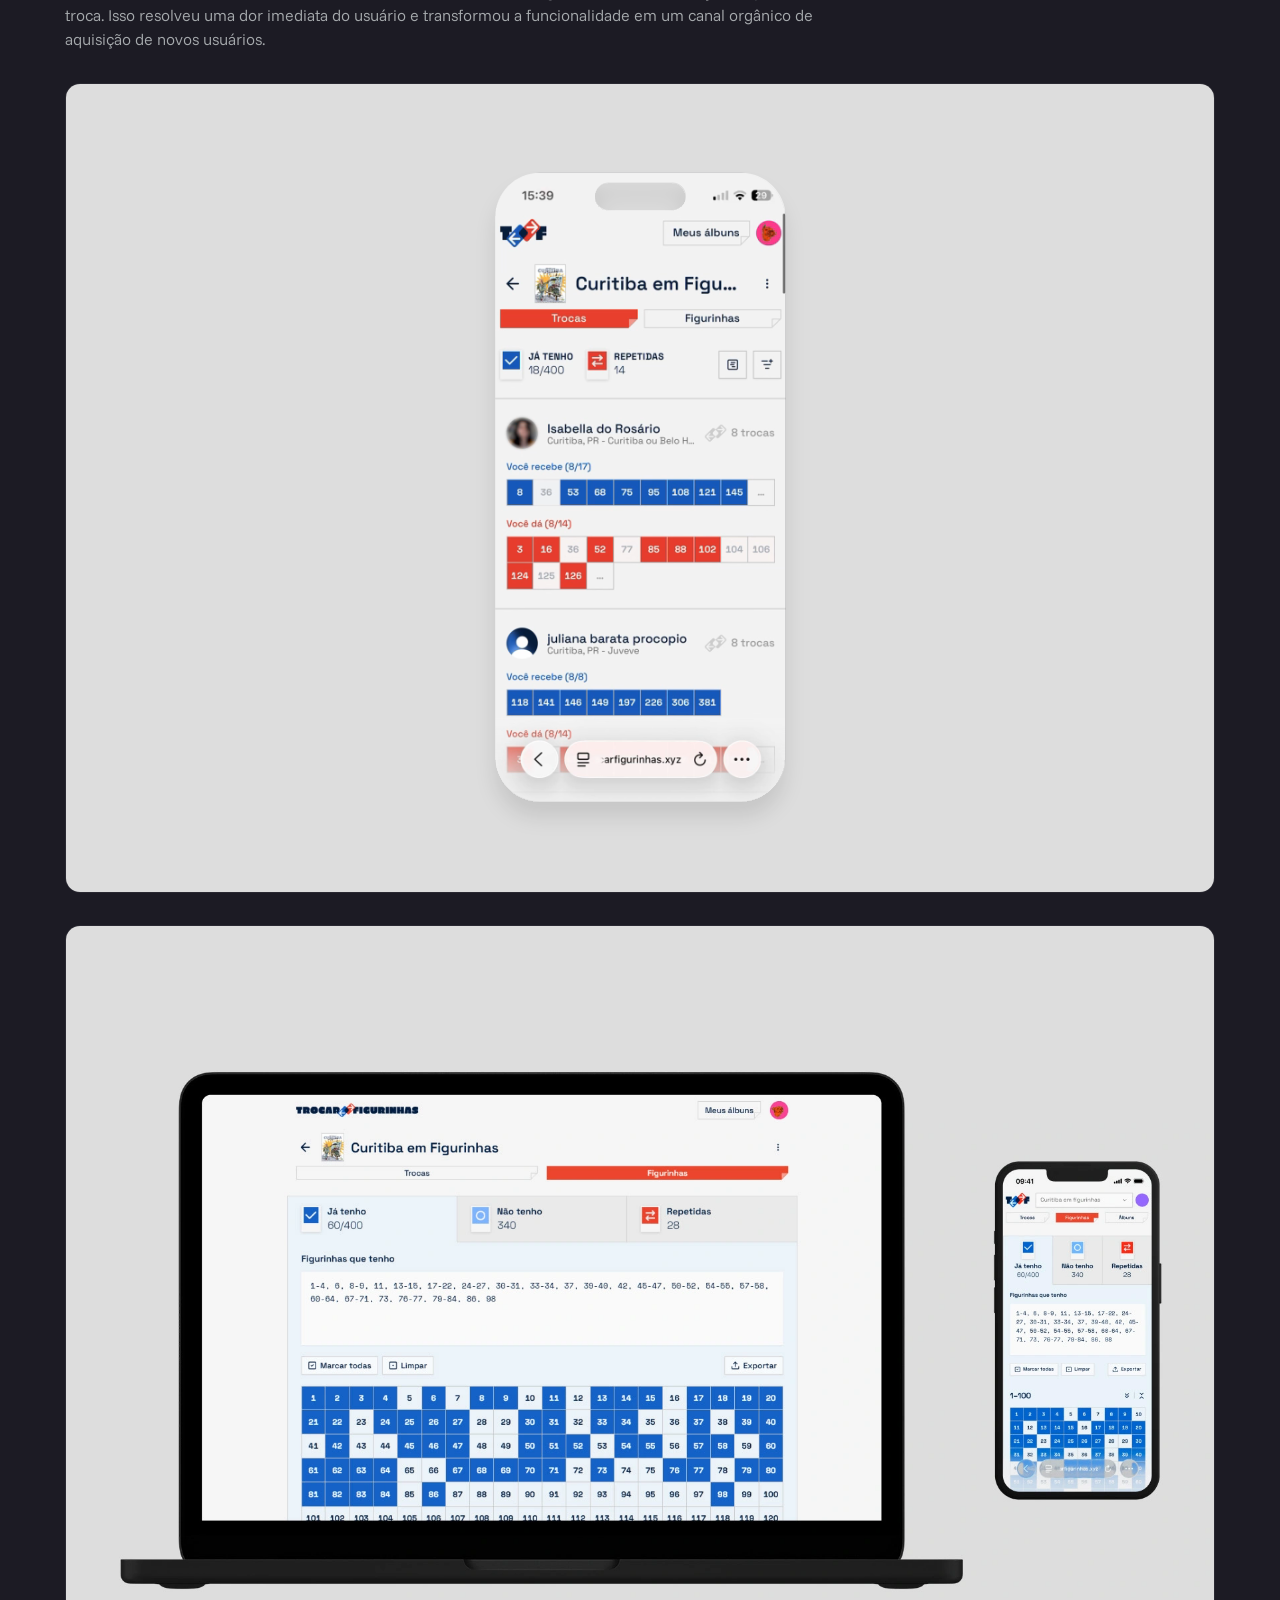
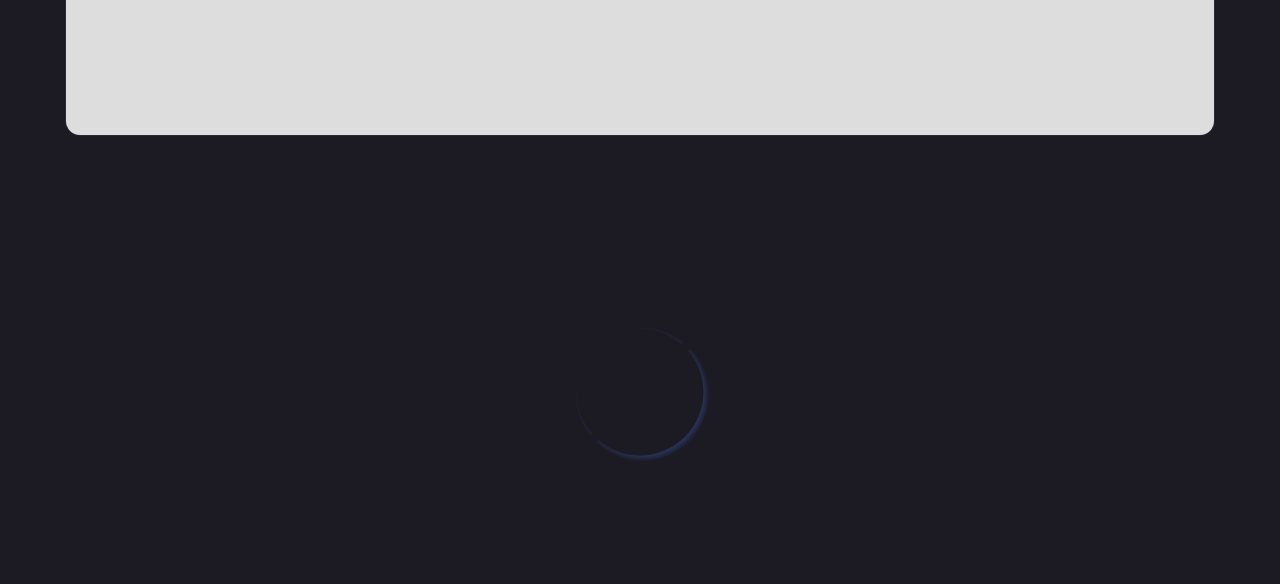
==== commit a23e4104: "add posthog script" ====
--- a/trocarfigurinhas.html
+++ b/trocarfigurinhas.html
@@ -50,6 +50,14 @@
 
 <meta name="robots" content="index, follow, max-image-preview:large, max-snippet:-1, max-video-preview:-1">
 
+<script>
+    !function(t,e){var o,n,p,r;e.__SV||(window.posthog && window.posthog.__loaded)||(window.posthog=e,e._i=[],e.init=function(i,s,a){function g(t,e){var o=e.split(".");2==o.length&&(t=t[o[0]],e=o[1]),t[e]=function(){t.push([e].concat(Array.prototype.slice.call(arguments,0)))}}(p=t.createElement("script")).type="text/javascript",p.crossOrigin="anonymous",p.async=!0,p.src=s.api_host.replace(".i.posthog.com","-assets.i.posthog.com")+"/static/array.js",(r=t.getElementsByTagName("script")[0]).parentNode.insertBefore(p,r);var u=e;for(void 0!==a?u=e[a]=[]:a="posthog",u.people=u.people||[],u.toString=function(t){var e="posthog";return"posthog"!==a&&(e+="."+a),t||(e+=" (stub)"),e},u.people.toString=function(){return u.toString(1)+".people (stub)"},o="kr Ar init $r zr ki Hr Yr qr capture calculateEventProperties Kr register register_once register_for_session unregister unregister_for_session rn getFeatureFlag getFeatureFlagPayload getFeatureFlagResult isFeatureEnabled reloadFeatureFlags updateFlags updateEarlyAccessFeatureEnrollment getEarlyAccessFeatures on onFeatureFlags onSurveysLoaded onSessionId getSurveys getActiveMatchingSurveys renderSurvey displaySurvey cancelPendingSurvey canRenderSurvey canRenderSurveyAsync nn identify setPersonProperties group resetGroups setPersonPropertiesForFlags resetPersonPropertiesForFlags setGroupPropertiesForFlags resetGroupPropertiesForFlags reset setIdentity clearIdentity get_distinct_id getGroups get_session_id get_session_replay_url alias set_config startSessionRecording stopSessionRecording sessionRecordingStarted captureException addExceptionStep captureLog startExceptionAutocapture stopExceptionAutocapture loadToolbar get_property getSessionProperty tn Xr createPersonProfile setInternalOrTestUser en Br ln opt_in_capturing opt_out_capturing has_opted_in_capturing has_opted_out_capturing get_explicit_consent_status is_capturing clear_opt_in_out_capturing Wr debug Ai Qr getPageViewId captureTraceFeedback captureTraceMetric Pr".split(" "),n=0;n<o.length;n++)g(u,o[n]);e._i.push([i,s,a])},e.__SV=1)}(document,window.posthog||[]);
+    posthog.init('phc_uA4zWit6Wfv5mpkaGNf8YGeVkTyscArqRQkvmVZGm7P2', {
+        api_host: 'https://us.i.posthog.com',
+        defaults: '2026-01-30',
+        person_profiles: 'always',
+    })
+</script>
 
 	<title>Milkø - Portfolio de Bruno Milczewski - Designer</title>
 	<meta name="description" content="Designer Visual com perfil generalista e experiência em múltiplas disciplinas como branding, UI/UX e impressos">
